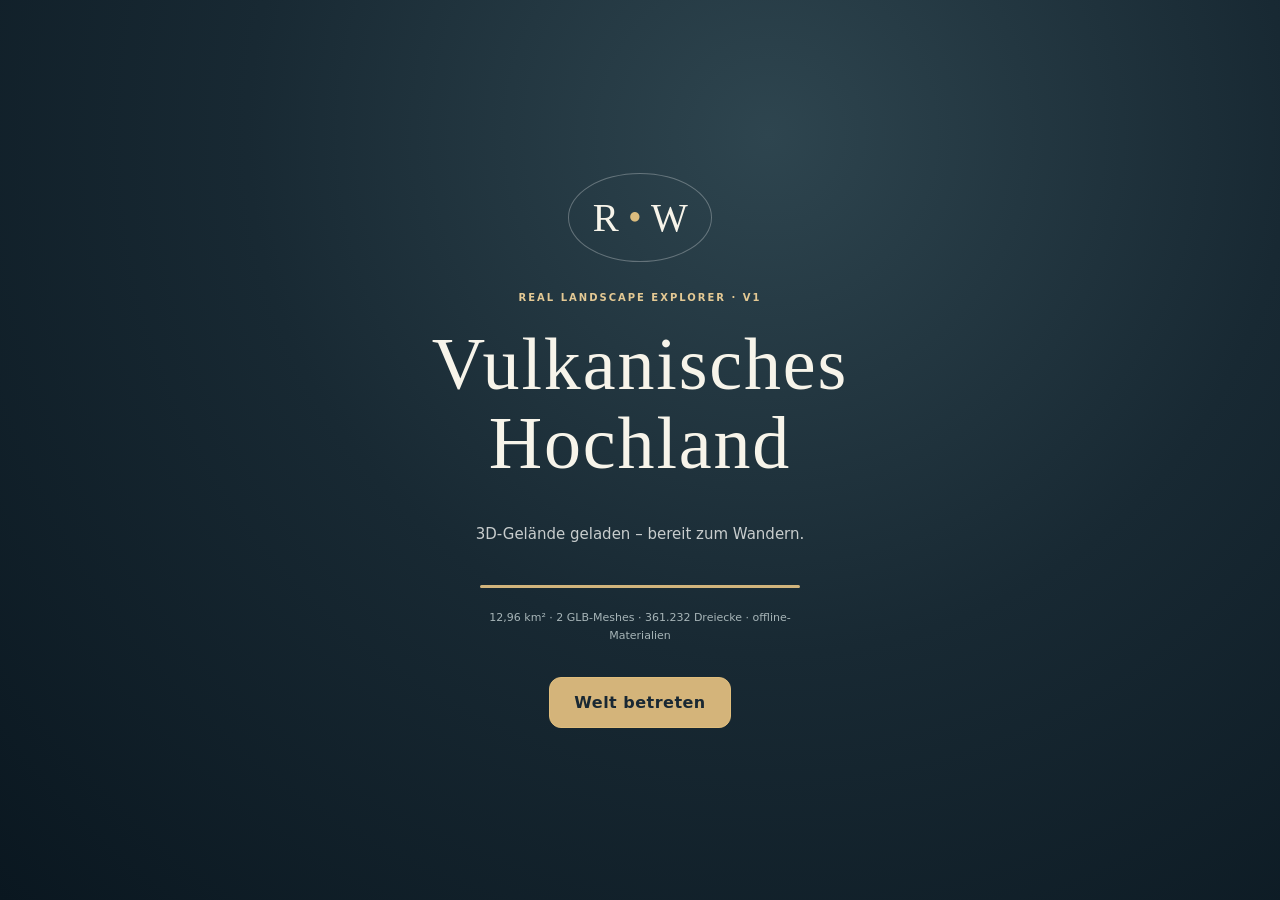
==== index.html @ 981ff538 "Real-Landscape-Explorer-Start" ====
<!doctype html>
<html lang="de">
<head>
<meta charset="utf-8">
<meta name="viewport" content="width=device-width, initial-scale=1, viewport-fit=cover, user-scalable=no">
<meta name="theme-color" content="#121f26">
<title>REAL LANDSCAPE – Vulkanisches Hochland</title>
<style>
:root{color-scheme:dark;font-family:system-ui,-apple-system,BlinkMacSystemFont,"Segoe UI",sans-serif;background:#0b1720;color:#f7f4ea}
*{box-sizing:border-box}html,body{width:100%;height:100%;margin:0;overflow:hidden;overscroll-behavior:none;touch-action:none}button{font:inherit;cursor:pointer}
#world{position:fixed;inset:0;width:100%;height:100%;display:block;touch-action:none;background:#526a7a}#world:focus{outline:none}
[hidden]{display:none!important}#loading{position:fixed;inset:0;display:flex;flex-direction:column;align-items:center;justify-content:center;text-align:center;padding:24px;background:radial-gradient(ellipse at 60% 15%,#2e454f 0%,#182933 48%,#0a1720 100%);z-index:25}.mark{font-family:Georgia,serif;font-size:39px;letter-spacing:.24em;border:1px solid #ffffff48;border-radius:50%;padding:21px 14px 21px 24px;margin-bottom:20px}.markdot{color:#dbbc7e}.eyebrow,.smalltitle{letter-spacing:.2em;color:#e4c994;font-size:10px;font-weight:700}h1{font:normal clamp(38px,7vw,74px)/1.08 Georgia,serif;letter-spacing:.025em;margin:12px 0 23px}#loading .intro{max-width:380px;color:#e6e9e7d9;font-size:15px;line-height:1.6}.loadingline{height:3px;width:min(320px,76vw);background:#ffffff2b;border-radius:12px;margin:24px 0 10px;overflow:hidden}.loadingline>div{width:0;height:100%;background:#d1b47c;transition:width .15s linear}.loadingdetail{color:#a7b5b8;font-size:11px;max-width:320px;line-height:1.6}.primary{border:1px solid #dfbd7c;background:#d4b47a;color:#192833;font-weight:750;letter-spacing:.03em;border-radius:12px;padding:15px 24px;margin-top:21px;min-width:178px}.retry{border:1px solid #d1b47c;background:transparent;color:#f9f2da;border-radius:10px;padding:13px 22px;margin-top:14px}#hud{position:fixed;left:max(16px,env(safe-area-inset-left));right:max(16px,env(safe-area-inset-right));top:calc(max(13px,env(safe-area-inset-top)) + 1px);display:flex;justify-content:space-between;align-items:start;pointer-events:none;text-shadow:0 1px 6px #142a34bd}.brand{display:flex;align-items:center;gap:9px}.brand .orb{font-size:25px;color:#ead1a2}.brand b{display:block;font-size:12px;letter-spacing:.16em}.brand small{display:block;font-size:9px;color:#dbe4dfbf;margin-top:4px;letter-spacing:.02em}.readouts{text-align:right;font-size:11px;line-height:1.65;letter-spacing:.06em;font-weight:700}.readouts #compass{color:#e5ca9d;font-weight:650}#crosshair{position:fixed;top:50%;left:50%;transform:translate(-50%,-50%);font-size:25px;color:#f9e5c9b9;pointer-events:none;text-shadow:0 1px 3px #09191a}#touchui{position:fixed;inset:0;pointer-events:none}#stick{position:absolute;bottom:calc(58px + max(10px,env(safe-area-inset-bottom)));left:calc(19px + env(safe-area-inset-left));width:126px;height:126px;border:1px solid #e2e8e49a;border-radius:50%;background:#27384245;pointer-events:auto;touch-action:none;box-shadow:inset 0 0 16px #111a2145}#nub{width:55px;height:55px;background:#d9c19a8c;border:1.5px solid #f6edd3d9;border-radius:50%;position:absolute;top:35px;left:35px;box-shadow:0 0 18px #17222a80}.right-controls{position:absolute;right:calc(14px + env(safe-area-inset-right));bottom:calc(46px + max(10px,env(safe-area-inset-bottom)));display:flex;flex-direction:column;gap:9px;pointer-events:auto;max-width:140px}.right-controls button{background:#0d2530bc;color:#fff6e8;border:1px solid #e7e7d099;border-radius:9px;min-height:41px;padding:8px 12px;letter-spacing:.1em;font-size:10px;font-weight:750;backdrop-filter:blur(7px);white-space:nowrap}.right-controls button:active{background:#bdab8c9c}footer{position:fixed;left:calc(15px + env(safe-area-inset-left));right:calc(15px + env(safe-area-inset-right));bottom:calc(9px + env(safe-area-inset-bottom));display:flex;justify-content:space-between;font-size:9px;letter-spacing:.02em;color:#e1e9e5cf;text-shadow:0 0 3px #16252a}
#help{position:fixed;inset:0;background:#06151dd1;z-index:20;display:grid;place-items:center;padding:20px;backdrop-filter:blur(6px)}.help-inner{background:#142b34;border:1px solid #d2ba8f82;border-radius:20px;box-shadow:0 22px 50px #09121cb3;padding:26px;max-width:400px}h2{font:normal 30px Georgia,serif;margin:13px 0 14px}.help-inner p{font-size:13px;line-height:1.65;color:#dce5e3}.help-inner .warn{color:#d8bb8e;font-size:12px}
@media(max-width:400px){#stick{width:109px;height:109px}#nub{left:28px;top:28px}.brand b{font-size:11px}.brand small{font-size:8px}.right-controls{right:10px}.right-controls button{font-size:9px}}
@media (orientation:landscape) and (max-height:490px){#stick{width:100px;height:100px;bottom:26px}#nub{left:23px;top:23px}.right-controls{bottom:26px;gap:5px}.right-controls button{min-height:29px;padding:5px 8px}footer{bottom:3px}#hud{top:calc(9px + env(safe-area-inset-top))}}

</style>
</head>
<body>
<canvas id="world" aria-label="Frei begehbare dreidimensionale Vulkanlandschaft"></canvas>
<section id="loading" role="status" aria-live="polite">
  <div class="mark">R<span class="markdot">•</span>W</div>
  <p class="eyebrow">REAL LANDSCAPE EXPLORER · V1</p>
  <h1>Vulkanisches<br>Hochland</h1>
  <p class="intro" id="loadtext">Lade das echte 3D-Geländemodell …</p>
  <div class="loadingline"><div id="progress"></div></div>
  <p class="loadingdetail" id="loaddetail">3,6 × 3,6 km · lokale Modelldatei · keine externen Dienste</p>
  <button class="primary" id="start" hidden>Welt betreten</button>
  <button class="retry" id="retry" hidden>Erneut versuchen</button>
</section>
<header id="hud" hidden>
 <div class="brand"><span class="orb">✺</span><div><b>REAL LANDSCAPE</b><small>Vulkanisches Hochland · V1</small></div></div>
 <div class="readouts"><div id="readout">Höhe – m</div><div id="compass">NORD</div></div>
</header>
<div id="crosshair" hidden>·</div>
<div id="help" hidden>
 <div class="help-inner">
  <div class="smalltitle">DU ERKUNDEST EINE 3D-WELT</div>
  <h2>Du kannst überall hinlaufen.</h2>
  <p>Links mit dem Joystick gehen, rechts mit dem Finger umsehen. Am Computer: WASD und Mausziehen.</p>
  <p class="warn">Das Gelände ist frei gestaltet und <strong>kein</strong> geografischer Originalscan von Island.</p>
  <button class="primary" id="closehelp">Erkunden</button>
 </div>
</div>
<div id="touchui" hidden>
 <div id="stick" aria-label="Bewegen"><div id="nub"></div></div>
 <div class="right-controls">
  <button id="moveMode" aria-label="Wechsel zwischen Gehen und Aussicht">WANDERN</button>
  <button id="sprint" aria-label="Schneller gehen">LAUFEN</button>
  <button id="graphics" aria-label="Grafikqualität wechseln">GRAFIK: AUTO</button>
  <button id="reset" aria-label="An den Anfang zurückkehren">↺</button>
 </div>
</div>
<footer id="footer" hidden><span>3,6 × 3,6 km · reines 3D-Mesh</span><span id="stats">Modell bereit</span></footer>
<script id="embedded-model" type="application/octet-stream">[base64]/VDAADhxAAoucQtdPZDAADhxAD8t8T7//ZDAADhxADQtsQPwPdDAADhxACktcQP9PhDAADhxAB4tMQlSvpDAADhxABMs8RnOvtDAADhxAAgssTnwPtDAADhxAD0sMTBRvxDAADhxADIr8Rr8vxDAADhxACcrsThk/1DAADhxABwrcShHf5DAADhxABErMSLrv5DAADhxAAYq8RTH/9DAADhxADsqcTjFv9DAADhxADAqMQBsP5DAADhxACUp8RHfP5DAADhxABopsSPvf5DAADhxAA8pcS/KP9DAADhxAAQpMQHWP9DAADhxADkosTPH/9DAADhxAC4ocRxiv5DAADhxACMoMTV2f1DAADhxABgn8RtYP1DAADhxAA0nsRLEf1DAADhxAAIncSZhvxDAADhxADcm8SNk/tDAADhxACwmsQFhfpDAADhxACEmcQ7rPlDAADhxABYmMQh3PhDAADhxAAsl8RZv/dDAADhxAAAlsTjWPZDAADhxADUlMTd4/[base64]/[base64]/[base64]/[base64]/dCAADhxABQkcNxXvNCAADhxACgjMP/gu9CAADhxADwh8MRdOtCAADhxABAg8OfJedCAADhxAAgfcMB7OFCAADhxADAc8OBudtCAADhxABgasO7xNVCAADhxAAAYcMGodFCAADhxACgV8PP9M9CAADhxABATsMMgc9CAADhxADgRMPUcc5CAADhxACAO8N/[base64]/[base64]/UN033RDAADhxADoAESSFXhDAADhxABAA0Qyb3tDAADhxACYBUQ4cH9DAADhxADwB0TIK4JDAADhxABICkRj/[base64]/[base64]/[base64]/[base64]/[base64]/[base64]/RDANTfxABUusSRBfZDANTfxAAoucR52/ZDANTfxAD8t8RbZvdDANTfxADQtsT1HPhDANTfxACktcR9UPlDANTfxAB4tMSzt/pDANTfxABMs8RxwPtDANTfxAAgssQHS/xDANTfxAD0sMS3t/xDANTfxADIr8RBS/1DANTfxACcrsRP9P1DANTfxABwrcQpmv5DANTfxABErMQLOP9DANTfxAAYq8Shp/9DANTfxADsqcTNtf9DANTfxADAqMQBgv9DANTfxACUp8Rzcv9DANTfxABopsQjrP9DANTfxAA8pcQp9f9DANTfxAAQpMSJ/P9DANTfxADkosTpnf9DANTfxAC4ocRh//5DANTfxACMoMSVcf5DANTfxABgn8R1H/5DANTfxAA0nsQT1/1DANTfxAAIncSRNv1DANTfxADcm8TjKvxDANTfxACwmsT7D/tDANTfxACEmcQVKvpDANTfxABYmMTvRvlDANTfxAAsl8SNKPhDANTfxAAAlsRv1fZDANTfxADUlMRjaPVDANTfxACok8QS+/[base64]/[base64]/wFDANTfxACwmsPUBQBDANTfxAAAlsOVwvtCANTfxABQkcP7WfdCANTfxACgjMMb2/[base64]/[base64]/[base64]/[base64]/[base64]/[base64]/[base64]/[base64]/5DAKjexAA0nsTVi/5DAKjexAAIncRVzf1DAKjexADcm8RXuvxDAKjexACwmsSnpftDAKjexACEmcQ1tvpDAKjexABYmMT3v/lDAKjexAAsl8T/ofhDAKjexAAAlsRxXfdDAKjexADUlMTj7vVDAKjexACok8T5c/RDAKjexAB8ksS/GfNDAKjexABQkcRnzfFDAKjexAAkkMReW/[base64]/CFDAKjexABICsQ2Ph9DAKjexADwB8Rg1xxDAKjexACYBcQU8hpDAKjexABAA8TmYBlDAKjexADoAMSQ0BdDAKjexAAg/[base64]/KfpCAKjexACgjMOdIPVCAKjexADwh8ObZvBCAKjexABAg8NngetCAKjexAAgfcMpHuZCAKjexADAc8NT7+BCAKjexABgasPhXtxCAKjexAAAYcP/[base64]/[base64]/1CAKjexABAA0Mrv/9CAKjexACgDEPYAgFDAKjexAAAFkP0XAJDAKjexABgH0ME5ANDAKjexADAKEMqZAVDAKjexAAgMkN4tAZDAKjexACAO0Pm/[base64]/UPGgXxDAKjexADoAEQEQoBDAKjexABAA0SKMoJDAKjexACYBUSqCoRDAKjexADwB0SIBIZDAKjexABICkRdYohDAKjexACgDETaIYtDAKjexAD4DkRE+41DAKjexABQEUT2rJBDAKjexACoE0TRPZNDAKjexAAAFkT/v5VDAKjexABYGES0LphDAKjexACwGkQZkppDAKjexAAIHUStAJ1DAKjexABgH0RwdZ9DAKjexAC4IUQ5xqFDAKjexAAQJER1AqRDAKjexABoJkSSZaZDAKjexADAKETU7KhDAKjexAAYK0SHeqtDAKjexABwLURU/[base64]/[base64]/9CAKjexAAk20TfNPhCAKjexABQ3ESdafFCAKjexAB83URlHutCAKjexACo3kRF1+RCAKjexADU30Rpa95CAKjexAAA4UTzPthCAKjexAAA4cScsKZDAHzdxADU38TswahDAHzdxACo3sSZ/[base64]/SfFDAHzdxACsvMQK7/JDAHzdxACAu8SgafRDAHzdxABUusTXzfVDAHzdxAAoucRl8PZDAHzdxAD8t8QFy/dDAHzdxADQtsQfsfhDAHzdxACktcQf4vlDAHzdxAB4tMTvP/tDAHzdxABMs8S1cvxDAHzdxAAgssSDOP1DAHzdxAD0sMRLr/1DAHzdxADIr8RVMv5DAHzdxACcrsQN7/5DAHzdxABwrcSLu/[base64]/[base64]/[base64]/zNZCAHzdxAAAYULxG9xCAHzdxABAg0IzaeJCAHzdxAAAlkILEOlCAHzdxADAqEJtUO9CAHzdxACAu0I1RPVCAHzdxABAzkLPD/[base64]/xJDAHzdxABgakPayRVDAHzdxADAc0NAqhhDAHzdxAAgfUPGsBtDAHzdxABAg0O4/[base64]/k9DAHzdxACQyUNe71NDAHzdxABAzkO6uldDAHzdxADw0kPygFtDAHzdxACg10M4Ul9DAHzdxABQ3EMAWGNDAHzdxAAA4UOCkWdDAHzdxACw5UMevmtDAHzdxABg6kM+sW9DAHzdxAAQ70O0mXNDAHzdxADA80MErHdDAHzdxABw+EOo3ntDAHzdxAAg/UMXHIBDAHzdxADoAETrXIJDAHzdxABAA0RjfYRDAHzdxACYBUSEWoZDAHzdxADwB0QwMohDAHzdxABICkTwZIpDAHzdxACgDES/[base64]/aNZDAHzdxAAAYUTJiNdDAHzdxABYY0Q2gthDAHzdxACwZUQXcdlDAHzdxAAIaETrLNpDAHzdxABgakS8iNpDAHzdxAC4bESDodpDAHzdxAAQb0QtudpDAHzdxABocUTe/[base64]/3cRDAHzdxADcm0QRicJDAHzdxAAInUQ5EMBDAHzdxAA0nkQTOL1DAHzdxABgn0Q//[base64]/[base64]/LlDAFDcxAB01sQT7LtDAFDcxABI1cQ8L75DAFDcxAAc1MR6xcBDAFDcxADw0sS8dcNDAFDcxADE0cR/[base64]/[base64]/1DAFDcxACwmsQ31fxDAFDcxACEmcRp2ftDAFDcxABYmMQTzPpDAFDcxAAsl8RzpvlDAFDcxAAAlsTxTPhDAFDcxADUlMQlxfZDAFDcxACok8S9SPVDAFDcxAB8ksTf/[base64]/htDAFDcxADoAMRS1hpDAFDcxAAg/[base64]/9CAFDcxABQkcNntPpCAFDcxACgjMNDQ/ZCAFDcxADwh8N7qPJCAFDcxABAg8MX6u5CAFDcxAAgfcOFf+pCAFDcxADAc8Mf8+VCAFDcxABgasOXf+FCAFDcxAAAYcM5Od1CAFDcxACgV8NX8NlCAFDcxABATsP/[base64]/UPhCYJDAFDcxADoAESGfIRDAFDcxABAA0SjuoZDAFDcxACYBUQPpohDAFDcxADwB0SEd4pDAFDcxABICkR1koxDAFDcxACgDERcJY9DAFDcxAD4DkT//[base64]/QdJDAFDcxACgV0Sjg9NDAFDcxAD4WUS/xtRDAFDcxABQXETE/9VDAFDcxACoXkQqGNdDAFDcxAAAYUS1JNhDAFDcxABYY0RuPNlDAFDcxACwZURvStpDAFDcxAAIaESNG9tDAFDcxABgakRXmdtDAFDcxAC4bEQY2dtDAFDcxAAQb0QQ/[base64]/NDACTbxABUusRzM/VDACTbxAAoucTPrPZDACTbxAD8t8QpEvhDACTbxADQtsRdYvlDACTbxACktcQ9jvpDACTbxAB4tMQZjPtDACTbxABMs8SJe/[base64]/9DACTbxAAIncQt7/5DACTbxADcm8TjJ/5DACTbxACwmsRDW/[base64]/[base64]/[base64]/[base64]/[base64]/kNDACTbxAAgskOmwEdDACTbxADQtkOglEtDACTbxACAu0Nwak9DACTbxAAwwEPaR1NDACTbxADgxEPaHVdDACTbxACQyUPG9VpDACTbxABAzkMEE19DACTbxADw0kPIiWNDACTbxACg10NA/WdDACTbxABQ3EPA/WtDACTbxAAA4UOAk29DACTbxACw5UPkFnNDACTbxABg6kNInnZDACTbxAAQ70OKLnpDACTbxADA80OGMX5DACTbxABw+EMigIFDACTbxAAg/[base64]/[base64]/NlDACTbxADEhkQAptlDACTbxADwh0TJD9lDACTbxAAciUTIKNhDACTbxABIikRbFNdDACTbxAB0i0RJ/NVDACTbxACgjESG+9RDACTbxADMjUS4E9RDACTbxAD4jkQ/HtNDACTbxAAkkES4/[base64]/YRDACTbxAB4tERs/[base64]/0BDACTbxAA4x0RECT1DACTbxABkyET+ADlDACTbxACQyUQkHDVDACTbxAC8ykREbTFDACTbxADoy0R0nS1DACTbxAAUzUQYWClDACTbxABAzkSM7yRDACTbxABsz0Qk/CBDACTbxACY0EQOhh1DACTbxADE0URmWRpDACTbxADw0kRAbRdDACTbxAAc1EQccRRDACTbxABI1UT26xBDACTbxAB01kT0zQxDACTbxACg10SicQhDACTbxADM2ESwRgRDACTbxAD42UQkfwBDACTbxAAk20SpM/[base64]/qMRDAPjZxADE0cTNVsdDAPjZxACY0MRO+8lDAPjZxABsz8TJi8xDAPjZxABAzsQy/[base64]/NDAPjZxABUusStKvVDAPjZxAAoucQF2PZDAPjZxAD8t8QbgvhDAPjZxADQtsSbD/pDAPjZxACktcRlWvtDAPjZxAB4tMQHS/xDAPjZxABMs8QhEP1DAPjZxAAgssQh0f1DAPjZxAD0sMQVg/[base64]/fv9DAPjZxADcm8SVpP5DAPjZxACwmsR11/1DAPjZxACEmcTV+PxDAPjZxABYmMSVCvxDAPjZxAAsl8QV6/pDAPjZxAAAlsTFbPlDAPjZxADUlMRfofdDAPjZxACok8Qv3vVDAPjZxAB8ksSYaPRDAPjZxABQkcQdHPNDAPjZxAAkkMTCp/FDAPjZxAD4jsSn/[base64]/[base64]/[base64]/[base64]/jNxCAPjZxAAA4cE/X9xCAPjZxAAAlsGV/dxCAPjZxAAAFsF/o95CAPjZxAAAAAATdeBCAPjZxAAAFkEbqeFCAPjZxAAAlkH/3eJCAPjZxAAA4UHLK+VCAPjZxAAAFkLJcehCAPjZxACAO0JHBexCAPjZxAAAYUI9IfBCAPjZxABAg0LnH/VCAPjZxAAAlkJXZ/[base64]/[base64]/UPEV4ZDAPjZxADoAERs4IhDAPjZxABAA0S2HItDAPjZxACYBUQzGY1DAPjZxADwB0Q/[base64]/[base64]/[base64]/0d5DAPjZxADIekSQbt5DAPjZxAAgfUSGEd5DAPjZxAB4f0S/ud1DAPjZxADogERFQ91DAPjZxAAUgkTnotxDAPjZxABAg0S/[base64]/[base64]/[base64]/rpDAMzYxAB01sSHSb1DAMzYxABI1cTy179DAMzYxAAc1MSkdcJDAMzYxADw0sSBCMVDAMzYxADE0cQ1n8dDAMzYxACY0MQPOspDAMzYxABsz8Tzs8xDAMzYxABAzsR/A89DAMzYxAAUzcSxeNFDAMzYxADoy8R6RNRDAMzYxAC8ysSDCNdDAMzYxACQycTXb9lDAMzYxABkyMSqo9tDAMzYxAA4x8S/3N1DAMzYxAAMxsTPEeBDAMzYxADgxMTNL+JDAMzYxAC0w8RUPeRDAMzYxACIwsTaSeZDAMzYxABcwcTybuhDAMzYxAAwwMT3yupDAMzYxAAEv8SBTu1DAMzYxADYvcQBuu9DAMzYxACsvMS3zfFDAMzYxACAu8T+i/NDAMzYxABUusSRP/VDAMzYxAAoucTBD/[base64]/1DAMzYxABYmMTBWPxDAMzYxAAsl8RNHPtDAMzYxAAAlsSllvlDAMzYxADUlMS3z/dDAMzYxACok8Sv+/[base64]/cMsPSBDAMzYxABw+MNAiB5DAMzYxADA88OEMR1DAMzYxAAQ78O4/xtDAMzYxABg6sNYjBpDAMzYxACw5cN60RhDAMzYxAAA4cMwjxdDAMzYxABQ3MN2QxdDAMzYxACg18NEVBdDAMzYxADw0sPG/[base64]/[base64]/[base64]/[base64]/[base64]/[base64]/[base64]/Bc9DAKDXxAAUzcQWbdFDAKDXxADoy8TYENRDAKDXxAC8ysR8p9ZDAKDXxACQycQK/9hDAKDXxABkyMQWOdtDAKDXxAA4x8Qjbt1DAKDXxAAMxsRZkN9DAKDXxADgxMSEq+FDAKDXxAC0w8Qi1+NDAKDXxACIwsRpCeZDAKDXxABcwcTsOuhDAKDXxAAwwMSig+pDAKDXxAAEv8Q/8OxDAKDXxADYvcQNaO9DAKDXxACsvMRKqfFDAKDXxACAu8T7jvNDAKDXxABUusTHUPVDAKDXxAAoucStIPdDAKDXxAD8t8T/6PhDAKDXxADQtsRJm/pDAKDXxACktcTVNPxDAKDXxAB4tMTpk/1DAKDXxABMs8QVqf5DAKDXxAAgssTTiv9DAKDXxAD0sMR5JQBEAKDXxADIr8RqeQBEAKDXxACcrsSk0QBEAKDXxABwrcReOAFEAKDXxABErMS/mQFEAKDXxAAYq8RU3gFEAKDXxADsqcR+DAJEAKDXxADAqMSMNwJEAKDXxACUp8RCaQJEAKDXxABopsQnowJEAKDXxAA8pcQE3QJEAKDXxAAQpMQC9AJEAKDXxADkosQ/xwJEAKDXxAC4ocQ3ZgJEAKDXxACMoMQH8gFEAKDXxABgn8R6bAFEAKDXxAA0nsR22gBEAKDXxAAIncQWWQBEAKDXxADcm8TB1f9DAKDXxACwmsQX4/5DAKDXxACEmcS1v/1DAKDXxABYmMTzePxDAKDXxAAsl8RTEvtDAKDXxAAAlsTzi/lDAKDXxADUlMSL5/[base64]/[base64]/B+pCAKDXxAAAlsGjuepCAKDXxAAAFsFRCOxCAKDXxAAAAACFzu1CAKDXxAAAFkHz7e9CAKDXxAAAlkGnf/[base64]/[base64]/dNNDAKDXxADwUkQo1tRDAKDXxABIVUSBIdZDAKDXxACgV0RGYtdDAKDXxAD4WUTHqNhDAKDXxABQXEQqFdpDAKDXxACoXkQQettDAKDXxAAAYUR3idxDAKDXxABYY0S/[base64]/[base64]/[base64]/dDAHTWxAD8t8RnwvhDAHTWxADQtsRpbvpDAHTWxACktcTHG/xDAHTWxAB4tMRtq/[base64]/5DAHTWxABYmMStp/xDAHTWxAAsl8TxJvtDAHTWxAAAlsQBrflDAHTWxADUlMSVNPhDAHTWxACok8SxrPZDAHTWxAB8ksSzG/VDAHTWxABQkcS4lPNDAHTWxAAkkMSrJvJDAHTWxAD4jsQWy/[base64]/[base64]/[base64]/O9CAHTWxAAAlsEX+vBCAHTWxAAAFsFrPPJCAHTWxAAAAABV4PNCAHTWxAAAFkHVIPZCAHTWxAAAlkELCvlCAHTWxAAA4UGdf/xCAHTWxAAAFkIX8/9CAHTWxACAO0IKQwFDAHTWxAAAYUKAKAJDAHTWxABAg0IsSQNDAHTWxAAAlkKiEwVDAHTWxADAqEJ+cwdDAHTWxACAu0IoEgpDAHTWxABAzkIacQxDAHTWxAAA4UJiVQ5DAHTWxADA80IkEhBDAHTWxABAA0OY/[base64]/[base64]/UP+PY1DAHTWxADoAESpy49DAHTWxABAA0Q5LJJDAHTWxACYBURGT5RDAHTWxADwB0QleJZDAHTWxABICkShvphDAHTWxACgDEQ2DptDAHTWxAD4DkQjZp1DAHTWxABQEURSx59DAHTWxACoE0SbJ6JDAHTWxAAAFkSyiKRDAHTWxABYGEShCqdDAHTWxACwGkQ/talDAHTWxAAIHUQgV6xDAHTWxABgH0SRv65DAHTWxAC4IUTi0rBDAHTWxAAQJERyi7JDAHTWxABoJkTXDbRDAHTWxADAKEQflbVDAHTWxAAYK0R5SbdDAHTWxABwLUTXOrlDAHTWxADIL0S/[base64]/D91DAHTWxADEhkQkBdxDAHTWxADwh0QG69pDAHTWxAAciUR9x9lDAHTWxABIikTardhDAHTWxAB0i0SJmddDAHTWxACgjEQ2bdZDAHTWxADMjURq/dRDAHTWxAD4jkSrVNNDAHTWxAAkkET/u9FDAHTWxABQkUR3WtBDAHTWxAB8kkS3/s5DAHTWxACok0QuYM1DAHTWxADUlER1bctDAHTWxAAAlkSmV8lDAHTWxAAsl0QCYMdDAHTWxABYmESSncVDAHTWxACEmUQw4sNDAHTWxACwmkS+/sFDAHTWxADcm0QK8b9DAHTWxAAInUTvpb1DAHTWxAA0nkTACLtDAHTWxABgn0SDT7hDAHTWxACMoES1q7VDAHTWxAC4oUQj9rJDAHTWxADkokT+/[base64]/QpDAHTWxADM2ESeCwdDAHTWxAD42UTIEQNDAHTWxAAk20THxP5CAHTWxABQ3ESpZ/hCAHTWxAB83USH3PJCAHTWxACo3kSzoe1CAHTWxADU30RdzuhCAHTWxAAA4UQnauRCAHTWxAAA4cQyXalDAEjVxADU38SRiqtDAEjVxACo3sTlxK1DAEjVxAB83cRYMrBDAEjVxABQ3MSQ3rJDAEjVxAAk28Q0jbVDAEjVxAD42cR0/bdDAEjVxADM2MQwNrpDAEjVxACg18R8eLxDAEjVxAB01sQa4r5DAEjVxABI1cTHRMFDAEjVxAAc1MSYbcNDAEjVxADw0sSvjsVDAEjVxADE0cS2+MdDAEjVxACY0MR0jMpDAEjVxABsz8Qn/[base64]/FDAEjVxACAu8SQavNDAEjVxABUusSjLvVDAEjVxAAoucQP3vZDAEjVxAD8t8TLh/hDAEjVxADQtsSpP/pDAEjVxACktcT7A/xDAEjVxAB4tMRnrv1DAEjVxABMs8S7FP9DAEjVxAAgssTPGQBEAEjVxAD0sMSGkQBEAEjVxADIr8Qw+ABEAEjVxACcrsQ2WwFEAEjVxABwrcTNxgFEAEjVxABErMQTJwJEAEjVxAAYq8QhagJEAEjVxADsqcQCqQJEAEjVxADAqMQF9QJEAEjVxACUp8S/OQNEAEjVxABopsTTaQNEAEjVxAA8pcSLjANEAEjVxAAQpMSYlQNEAEjVxADkosTWawNEAEjVxAC4ocTvCwNEAEjVxACMoMTIhgJEAEjVxABgn8R49gFEAEjVxAA0nsRCewFEAEjVxAAIncTTGAFEAEjVxADcm8S4qABEAEjVxACwmsQ4DABEAEjVxACEmcQzl/5DAEjVxABYmMQv/vxDAEjVxAAsl8RNdftDAEjVxAAAlsT9C/pDAEjVxADUlMSZs/hDAEjVxACok8RTVPdDAEjVxAB8ksQv4PVDAEjVxABQkcQ9UfRDAEjVxAAkkMQeuvJDAEjVxAD4jsQFMvFDAEjVxADMjcSune9DAEjVxACgjMRL2u1DAEjVxAB0i8QI8etDAEjVxABIisTj/[base64]/[base64]/[base64]/wFDAEjVxACgjMOugQBDAEjVxADwh8OViv1CAEjVxABAg8PPZ/pCAEjVxAAgfcOntvdCAEjVxADAc8M/kfRCAEjVxABgasMTX/BCAEjVxAAAYcN92etCAEjVxACgV8O7WehCAEjVxABATsPHQOZCAEjVxADgRMM/[base64]/NCAEjVxAAA4cE7ZfRCAEjVxAAAlsF74/VCAEjVxAAAFsGPjvdCAEjVxAAAAABVe/lCAEjVxAAAFkFr5/[base64]/UMbcI9DAEjVxADoAER055FDAEjVxABAA0RXO5RDAEjVxACYBUT8ZZZDAEjVxADwB0RFpJhDAEjVxABICkRWA5tDAEjVxACgDET1bZ1DAEjVxAD4DkTc259DAEjVxABQEURDNqJDAEjVxACoE0S6cKRDAEjVxAAAFkS/[base64]/[base64]/[base64]/[base64]//+JDABzUxACIwsR8EuVDABzUxABcwcTFPOdDABzUxAAwwMTAvulDABzUxAAEv8RvZuxDABzUxADYvcRz5+5DABzUxACsvMTmJPFDABzUxACAu8TiIvNDABzUxABUusR17fRDABzUxAAoucTvl/ZDABzUxAD8t8S7SPhDABzUxADQtsTjG/pDABzUxACktcRRAfxDABzUxAB4tMSDxv1DABzUxABMs8TVPf9DABzUxAAgssSrMQBEABzUxAD0sMQCpwBEABzUxADIr8QXDQFEABzUxACcrsT+fAFEABzUxABwrcRp/gFEABzUxABErMRXbwJEABzUxAAYq8SAugJEABzUxADsqcQL/AJEABzUxADAqMQtRANEABzUxACUp8QcfQNEABzUxABopsTkngNEABzUxAA8pcSstANEABzUxAAQpMSNsgNEABzUxADkosSEhgNEABzUxAC4ocTuLQNEABzUxACMoMRqrgJEABzUxABgn8TMIwJEABzUxAA0nsQptgFEABzUxAAIncSlYAFEABzUxADcm8Q/[base64]/5NDABzUxAA4R8RFz5BDABzUxADgRMSeCI5DABzUxACIQsR3yYtDABzUxAAwQMSK2olDABzUxADYPcT1/odDABzUxACAO8QaNIZDABzUxAAoOcTie4RDABzUxADQNsRhwIJDABzUxAB4NMTm/[base64]/cMuhSlDABzUxABw+MP8ISdDABzUxADA88PyIiVDABzUxAAQ78O0kCNDABzUxABg6sPAcyJDABzUxACw5cOoaCFDABzUxAAA4cMeMCBDABzUxABQ3MM6DR9DABzUxACg18OeHR5DABzUxADw0sMA/[base64]/hCABzUxABgasPTNvRCABzUxAAAYcPJM/BCABzUxACgV8OP/OxCABzUxABATsP/k+pCABzUxADgRMM7bOhCABzUxACAO8O/SeZCABzUxAAgMsNz0ORCABzUxADAKMMvveRCABzUxABgH8O9u+VCABzUxAAAFsPv4OZCABzUxACgDMPNyudCABzUxABAA8MnuOhCABzUxADA88J9vOlCABzUxAAA4cJhkupCABzUxABAzsKHputCABzUxACAu8Ltw+1CABzUxADAqMLvSPBCABzUxAAAlsK9C/JCABzUxABAg8KfQfNCABzUxAAAYcJzgfRCABzUxACAO8L/nfVCABzUxAAAFsLts/[base64]/UMfqJFDABzUxADoAEQh/5NDABzUxABAA0QcRpZDABzUxACYBUQ/[base64]/L8RDABzUxAAoOURY/[base64]/[base64]/[base64]/utDAPDSxADYvcRJfe5DAPDSxACsvMRazvBDAPDSxACAu8Qi6vJDAPDSxABUusQryfRDAPDSxAAoucSFgPZDAPDSxAD8t8SFO/hDAPDSxADQtsRnFfpDAPDSxACktcRLBPxDAPDSxAB4tMRT1v1DAPDSxABMs8SDV/9DAPDSxAAgssRWPgBEAPDSxAD0sMSBqgBEAPDSxADIr8Q4BwFEAPDSxACcrsRYfwFEAPDSxABwrcRbGQJEAPDSxABErMQkowJEAPDSxAAYq8QW/[base64]/1DAPDSxAAsl8TnUvxDAPDSxAAAlsT/vfpDAPDSxADUlMS9RPlDAPDSxACok8SV4vdDAPDSxAB8ksQhiPZDAPDSxABQkcTtH/VDAPDSxAAkkMTfmPNDAPDSxAD4jsQG/PFDAPDSxADMjcRoUfBDAPDSxACgjMQgiu5DAPDSxAB0i8SRnOxDAPDSxABIisShmupDAPDSxAAcicTKouhDAPDSxADwh8T9wOZDAPDSxADEhsSv0+RDAPDSxACYhcS/[base64]/cNmuyxDAPDSxABw+MPwlCpDAPDSxADA88OslihDAPDSxAAQ78N+1iZDAPDSxABg6sOmjSVDAPDSxACw5cMMZSRDAPDSxAAA4cM8/CJDAPDSxABQ3MNajyFDAPDSxACg18MgSSBDAPDSxADw0sPm0R5DAPDSxABAzsMAIh1DAPDSxACQycO4kRtDAPDSxADgxMM0NhpDAPDSxAAwwMOQAxlDAPDSxACAu8PY/[base64]/b+tCAPDSxAAgMsON4OlCAPDSxADAKMOLR+lCAPDSxABgH8MzoOlCAPDSxAAAFsObaepCAPDSxACgDMOjK+tCAPDSxABAA8Mz/[base64]/UPFBJRDAPDSxADoAETnN5ZDAPDSxABAA0TbcZhDAPDSxACYBURPvZpDAPDSxADwB0Q9HZ1DAPDSxABICkTEjJ9DAPDSxACgDER4FaJDAPDSxAD4DkSHnKRDAPDSxABQEUQh3qZDAPDSxACoE0S/[base64]/MNDAPDSxADQNkT9usVDAPDSxAAoOUSujsdDAPDSxACAO0RtZMlDAPDSxADYPUSiOctDAPDSxAAwQEQ1FM1DAPDSxACIQkR4/[base64]/d5DAPDSxACYhUQe/[base64]/9CAPDSxAB83USxFPpCAPDSxACo3kSx/PRCAPDSxADU30S3EfFCAPDSxAAA4UQ/[base64]/[base64]/9DAMTRxABYmMT7Rv5DAMTRxAAsl8SRmPxDAMTRxAAAlsQj+PpDAMTRxADUlMQpeflDAMTRxACok8RXAfhDAMTRxAB8ksSjifZDAMTRxABQkcRvIvVDAMTRxAAkkMSfvfNDAMTRxAD4jsQHRfJDAMTRxADMjcR6sfBDAMTRxACgjMT58+5DAMTRxAB0i8SS/[base64]/[base64]/[base64]/hCAMTRxABATsPrC/ZCAMTRxADgRMOBivNCAMTRxACAO8M1l/FCAMTRxAAgMsOHFPBCAMTRxADAKMMfwO5CAMTRxABgH8Pzze1CAMTRxAAAFsMhle1CAMTRxACgDMNREu5CAMTRxABAA8PBLO9CAMTRxADA88IL2PBCAMTRxAAA4cL3gvJCAMTRxABAzsJT7/NCAMTRxACAu8JL5/VCAMTRxADAqMKnWvhCAMTRxAAAlsIDLvpCAMTRxABAg8K1NvtCAMTRxAAAYcJD8PtCAMTRxACAO8Iz3fxCAMTRxAAAFsKx//5CAMTRxAAA4cFeRgFDAMTRxAAAlsGeGANDAMTRxAAAFsG0jARDAMTRxAAAAAA2/[base64]/[base64]/[base64]/id1DAMTRxADwh0R/[base64]/8ZDAMTRxACEmUS7/cRDAMTRxACwmkQL7sJDAMTRxADcm0RQqMBDAMTRxAAInURe/[base64]/5CAMTRxACo3kSJ8PhCAMTRxADU30RPTfRCAMTRxAAA4UTnrPBCAMTRxAAA4cS+gKtDAJjQxADU38QT061DAJjQxACo3sQoHrBDAJjQxAB83cR0PrJDAJjQxABQ3MQYVbRDAJjQxAAk28RYf7ZDAJjQxAD42cQ/u7hDAJjQxADM2MRsEbtDAJjQxACg18R9nL1DAJjQxAB01sRfU8BDAJjQxABI1cRF+MJDAJjQxAAc1MT3VMVDAJjQxADw0sR8gcdDAJjQxADE0cTAu8lDAJjQxACY0MRJ/[base64]/BDAJjQxACAu8R2H/[base64]/cwFEAJjQxADcm8TuBgFEAJjQxACwmsRkjABEAJjQxACEmcSv3/9DAJjQxABYmMQ5WP5DAJjQxAAsl8R/s/xDAJjQxAAAlsRtNPtDAJjQxADUlMTZ0vlDAJjQxACok8QHUfhDAJjQxAB8ksQntvZDAJjQxABQkcSfOvVDAJjQxAAkkMTn2fNDAJjQxAD4jsTob/JDAJjQxADMjcRu7/[base64]/[base64]/lCAJjQxACAO8PPSPhCAJjQxAAgMsNJ8PZCAJjQxADAKMN5+PRCAJjQxABgH8PF2vJCAJjQxAAAFsN7q/FCAJjQxACgDMOd2PFCAJjQxABAA8MpK/NCAJjQxADA88KrOvVCAJjQxAAA4cJ7JvdCAJjQxABAzsKrlfhCAJjQxACAu8JrUfpCAJjQxADAqMK7f/xCAJjQxAAAlsJjU/[base64]/[base64]/[base64]/[base64]/[base64]/atDAGzPxADU38TYKq5DAGzPxACo3sTFTbBDAGzPxAB83cT/[base64]/jPtDAGzPxAB4tMR1Lf1DAGzPxABMs8SNt/5DAGzPxAAgssTP//[base64]/xDAGzPxAAAlsSRdftDAGzPxADUlMTtNvpDAGzPxACok8Slu/hDAGzPxAB8ksSTFvdDAGzPxABQkcRJi/VDAGzPxAAkkMR/FPRDAGzPxAD4jsThk/[base64]/[base64]/cOUmzZDAGzPxABw+MPm6zNDAGzPxADA88P8KzFDAGzPxAAQ78Oi/[base64]/f5CAGzPxAAgMsMzj/1CAGzPxADAKMMzJPtCAGzPxABgH8OloPhCAGzPxAAAFsNbF/dCAGzPxACgDMNF5PZCAGzPxABAA8PBAPhCAGzPxADA88KXD/[base64]/[base64]/[base64]/OVDAGzPxAAIaETKouZDAGzPxABgakRsFedDAGzPxAC4bESSZ+dDAGzPxAAQb0SksudDAGzPxABocUSO3+dDAGzPxADAc0QivudDAGzPxAAYdkTxROdDAGzPxABweEQUq+ZDAGzPxADIekRhIuZDAGzPxAAgfUTvkeVDAGzPxAB4f0QU0ORDAGzPxADogEQ/6ONDAGzPxAAUgkRZ8eJDAGzPxABAg0Qw7uFDAGzPxABshESgy+BDAGzPxACYhUSsfN9DAGzPxADEhkSWLd5DAGzPxADwh0QsDN1DAGzPxAAciUS/[base64]/[base64]/[base64]/[base64]/r+5DAEDOxACsvMSoCfFDAEDOxACAu8TlTPNDAEDOxABUusSxN/VDAEDOxAAoucTdxPZDAEDOxAD8t8QPK/hDAEDOxADQtsTjnvlDAEDOxACktcSxNftDAEDOxAB4tMTD5fxDAEDOxABMs8Sxf/5DAEDOxAAgssTzw/[base64]/dDAEDOxABQkcRP9vVDAEDOxAAkkMQrf/[base64]/[base64]/[base64]/AdDAEDOxABgasMKAwZDAEDOxAAAYcP0ggRDAEDOxACgV8PEfgNDAEDOxABATsOK/AJDAEDOxADgRMMq5AJDAEDOxACAO8MClwJDAEDOxAAgMsOglgFDAEDOxADAKMOCNwBDAEDOxABgH8MrL/5CAEDOxAAAFsM74fxCAEDOxACgDMNFd/xCAEDOxABAA8PnS/[base64]/[base64]/WpdDAEDOxABw+EMYrZlDAEDOxAAg/[base64]/[base64]/[base64]/[base64]/RDABTNxAAoucQJYfZDABTNxAD8t8Rd2/[base64]/5DABTNxABYmMQx1P1DABTNxAAsl8RRuvxDABTNxAAAlsTHtPtDABTNxADUlMSzn/pDABTNxACok8RhR/lDABTNxAB8ksQdyvdDABTNxABQkcQpYvZDABTNxAAkkMS9CvVDABTNxAD4jsSHlPNDABTNxADMjcSp5vFDABTNxACgjMRjD/BDABTNxAB0i8TTE+5DABTNxABIisQt7utDABTNxAAcicR9q+lDABTNxADwh8QPYedDABTNxADEhsStJeVDABTNxACYhcRLFONDABTNxABshMRMNuFDABTNxABAg8TWQd9DABTNxAAUgsQd3dxDABTNxADogMTzNtpDABTNxAB4f8S/[base64]/[base64]/[base64]/[base64]/[base64]/8ZpDABTNxAAg/[base64]/[base64]/[base64]/[base64]/R9tDAOjLxAA4x8QUk91DAOjLxAAMxsST+t9DAOjLxADgxMTIWOJDAOjLxAC0w8RGkeRDAOjLxACIwsTxsOZDAOjLxABcwcRxzehDAOjLxAAwwMSq9upDAOjLxAAEv8RvG+1DAOjLxADYvcTaIe9DAOjLxACsvMRHEPFDAOjLxACAu8Q/6PJDAOjLxABUusSlmvRDAOjLxAAoucTDOfZDAOjLxAD8t8QL4/dDAOjLxADQtsSji/lDAOjLxACktcQfJ/tDAOjLxAB4tMRHtfxDAOjLxABMs8S5B/[base64]/[base64]/kJDAOjLxADoAMRO/UBDAOjLxAAg/[base64]/[base64]/[base64]/[base64]/Q8pDAOjLxADIL0R/[base64]/[base64]/[base64]/JDALzKxABUusSOdvRDALzKxAAoucRtN/ZDALzKxAD8t8Rv/vdDALzKxADQtsQzoflDALzKxACktcTvE/tDALzKxAB4tMR9afxDALzKxABMs8QjjP1DALzKxAAgssT5Y/[base64]/5DALzKxABYmMRPR/1DALzKxAAsl8RDJPxDALzKxAAAlsR5KftDALzKxADUlMSlOfpDALzKxACok8QJLvlDALzKxAB8ksR1C/hDALzKxABQkcRN4PZDALzKxAAkkMTXqvVDALzKxAD4jsRZSfRDALzKxADMjcRhkfJDALzKxACgjMQCpfBDALzKxAB0i8TZx+5DALzKxABIisQJ5+xDALzKxAAcicS/zOpDALzKxADwh8SViuhDALzKxADEhsROTOZDALzKxACYhcT+HeRDALzKxABshMT+D+JDALzKxABAg8S5GOBDALzKxAAUgsSJ/[base64]/[base64]/[base64]/[base64]/eJdDALzKxAAQ70OAvplDALzKxADA80PZ/5tDALzKxABw+EOWJ55DALzKxAAg/[base64]/+hDALzKxADIekQc/[base64]/[base64]/[base64]/JDAJDJxABUusQXZ/RDAJDJxAAoucTZIPZDAJDJxAD8t8Qn2/dDAJDJxADQtsRNZflDAJDJxACktcQ1rfpDAJDJxAB4tMRXyftDAJDJxABMs8QdyPxDAJDJxAAgssSxtf1DAJDJxAD0sMTlrf5DAJDJxADIr8Slx/[base64]/OAFEAJDJxAAIncSszgBEAJDJxADcm8TbVABEAJDJxACwmsSdlP9DAJDJxACEmcRBVv5DAJDJxABYmMSbB/1DAJDJxAAsl8Q92vtDAJDJxAAAlsRZ3fpDAJDJxADUlMSj8PlDAJDJxACok8Tz9vhDAJDJxAB8ksRv7PdDAJDJxABQkcQJ2PZDAJDJxAAkkMRtufVDAJDJxAD4jsQ3Z/RDAJDJxADMjcR+r/[base64]/[base64]/[base64]/[base64]/[base64]/[base64]/9tDAGTIxAA4x8RoS95DAGTIxAAMxsS3mOBDAGTIxADgxMRjz+JDAGTIxAC0w8Rq4eRDAGTIxACIwsSrCudDAGTIxABcwcQee+lDAGTIxAAwwMRW8utDAGTIxAAEv8SsFu5DAGTIxADYvcTy0+9DAGTIxACsvMSQR/FDAGTIxACAu8SBqPJDAGTIxABUusTxI/RDAGTIxAAoucR7v/VDAGTIxAD8t8QNYvdDAGTIxADQtsQz4PhDAGTIxACktcSfGPpDAGTIxAB4tMTLEftDAGTIxABMs8QJ9ftDAGTIxAAgssTf9vxDAGTIxAD0sMRhKP5DAGTIxADIr8QDa/9DAGTIxACcrsQtTwBEAGTIxABwrcS91wBEAGTIxABErMSmRAFEAGTIxAAYq8SlmwFEAGTIxADsqcQJ9QFEAGTIxADAqMQBUgJEAGTIxACUp8SkmgJEAGTIxABopsTuvQJEAGTIxAA8pcTfsgJEAGTIxAAQpMTzfgJEAGTIxADkosScOwJEAGTIxAC4ocRR/AFEAGTIxACMoMQdwgFEAGTIxABgn8QtfwFEAGTIxAA0nsRyKgFEAGTIxAAIncRxyQBEAGTIxADcm8RVWwBEAGTIxACwmsS1of9DAGTIxACEmcTJTv5DAGTIxABYmMSF9fxDAGTIxAAsl8Q70vtDAGTIxAAAlsSh3/pDAGTIxADUlMQz8vlDAGTIxACok8Sd9fhDAGTIxAB8ksST7PdDAGTIxABQkcTL5vZDAGTIxAAkkMQJ5fVDAGTIxAD4jsRjqvRDAGTIxADMjcQI8/[base64]/[base64]/[base64]/[base64]/[base64]/[base64]/[base64]/wVDAGTIxAAA4cTunKpDADjHxADU38T0d6xDADjHxACo3sRRh65DADjHxAB83cQA/[base64]/[base64]/lDADjHxAB4tMT/cPpDADjHxABMs8RBUPtDADjHxAAgssQ9YfxDADjHxAD0sMR3s/1DADjHxADIr8RDBf9DADjHxACcrsTeDwBEADjHxABwrcRthQBEADjHxABErMSl6ABEADjHxAAYq8RVPwFEADjHxADsqcT9nAFEADjHxADAqMSq/[base64]/ZDADjHxAD4jsRt6fRDADjHxADMjcSRQfNDADjHxACgjMSdPfFDADjHxAB0i8QwY+9DADjHxABIisRh2u1DADjHxAAcicQwVexDADjHxADwh8R+lupDADjHxADEhsQ+fOhDADjHxACYhcTk/eVDADjHxABshMTbgONDADjHxABAg8R/[base64]/[base64]/cOAskhDADjHxABw+MM+eEZDADjHxADA88NM+UNDADjHxAAQ78PyrUFDADjHxABg6sOa9z9DADjHxACw5cP8bz5DADjHxAAA4cPmezxDADjHxABQ3MPc/zlDADjHxACg18NsUzdDADjHxADw0sNe5jRDADjHxABAzsOmwTJDADjHxACQycP4lDBDADjHxADgxMPaWi5DADjHxAAwwMPSMixDADjHxACAu8NMCCpDADjHxADQtsPw/[base64]/[base64]/[base64]/[base64]/[base64]/dDAAzGxACktcRpvvhDAAzGxAB4tMTFzPlDAAzGxABMs8TjxvpDAAzGxAAgssQD9ftDAAzGxAD0sMQpXP1DAAzGxADIr8QFp/[base64]/xDAAzGxAAAlsRRp/tDAAzGxADUlMSLw/pDAAzGxACok8TzsvlDAAzGxAB8ksQHcPhDAAzGxABQkcRdKfdDAAzGxAAkkMTpC/ZDAAzGxAD4jsQ57PRDAAzGxADMjcTBZ/[base64]/sJDAAzGxACoXsQARsBDAAzGxABQXMTrk71DAAzGxAD4WcTu3rpDAAzGxACgV8SH97dDAAzGxABIVcQW/[base64]/[base64]/[base64]/[base64]/[base64]/UM/[base64]/[base64]/[base64]/[base64]/FDAODExAAoucRcUvNDAODExAD8t8T/EfVDAODExADQtsSzovZDAODExACktcQZ8PdDAODExAB4tMTfCvlDAODExABMs8SHIPpDAODExAAgssR5ZPtDAODExAD0sMSZ1PxDAODExADIr8R1F/5DAODExACcrsTr9/[base64]/[base64]/[base64]/UPUH6dDAODExADoAETNa6lDAODExABAA0Sr1KtDAODExACYBUSUc65DAODExADwB0R1P7FDAODExABICkT9L7RDAODExACgDESWJbdDAODExAD4DkTj/LlDAODExABQEUQytrxDAODExACoE0TGX79DAODExAAAFkRK8cFDAODExABYGEQqV8RDAODExACwGkT6mMZDAODExAAIHUQ3ychDAODExABgH0Sw38pDAODExAC4IUSr4MxDAODExAAQJEQ/6M5DAODExABoJkTO69BDAODExADAKEQSz9JDAODExAAYK0TEoNRDAODExABwLURdd9ZDAODExADIL0RLQthDAODExAAgMkQ1+tlDAODExAB4NERuq9tDAODExADQNkT5Sd1DAODExAAoOUQK295DAODExACAO0TJeeBDAODExADYPUTRLuJDAODExAAwQEQV/[base64]/uJDAODExADEhkQP3eFDAODExADwh0Qvy+BDAODExAAciUQyn99DAODExABIikSeU95DAODExAB0i0R7At1DAODExACgjETLzNtDAODExADMjUSEtdpDAODExAD4jkRYk9lDAODExAAkkEStN9hDAODExABQkUQoltZDAODExAB8kkS/[base64]/[base64]/[base64]/[base64]/evRDALTDxADQtsQx6fVDALTDxACktcR1HfdDALTDxAB4tMRPOPhDALTDxABMs8S7T/lDALTDxAAgssSPhPpDALTDxAD0sMTF4ftDALTDxADIr8SDIf1DALTDxACcrsThGv5DALTDxABwrcTLG/9DALTDxABErMRVJABEALTDxAAYq8TZowBEALTDxADsqcQE9QBEALTDxADAqMS/OwFEALTDxACUp8QAjQFEALTDxABopsR4xwFEALTDxAA8pcR6zwFEALTDxAAQpMRxtAFEALTDxADkosSIjwFEALTDxAC4ocQ+aQFEALTDxACMoMQQRgFEALTDxABgn8SfJgFEALTDxAA0nsRR9wBEALTDxAAIncTTpQBEALTDxADcm8RxPwBEALTDxACwmsRTo/9DALTDxACEmcTRr/5DALTDxABYmMRTsP1DALTDxAAsl8SrwvxDALTDxAAAlsSF5vtDALTDxADUlMSP8/pDALTDxACok8QXw/lDALTDxAB8ksSpW/hDALTDxABQkcQV7/[base64]/nJDALTDxABYGMTIVm9DALTDxAAAFsQWdGtDALTDxACoE8QChWdDALTDxABQEcRy+GNDALTDxAD4DsTa22BDALTDxACgDMQC211DALTDxABICsScpVpDALTDxADwB8QyS1dDALTDxACYBcQoFlRDALTDxABAA8TQW1FDALTDxADoAMQuVU9DALTDxAAg/[base64]/SZDALTDxABgn8PkGiZDALTDxACwmsPQWCVDALTDxAAAlsP4nyRDALTDxABQkcM8NCRDALTDxACgjMOw/[base64]/VJVDALTDxACg10MdRJdDALTDxABQ3EN7RZlDALTDxAAA4UNFSptDALTDxACw5UMEXJ1DALTDxABg6kPpbJ9DALTDxAAQ70MBfaFDALTDxADA80OlsKNDALTDxABw+ENnAqZDALTDxAAg/[base64]/BDALTDxABIVUSXYvBDALTDxACgV0TAevBDALTDxAD4WURWdPBDALTDxABQXEQbevBDALTDxACoXkTHkvBDALTDxAAAYURBovBDALTDxABYY0TRkPBDALTDxACwZURicfBDALTDxAAIaET/[base64]/[base64]/FDAIjCxAD8t8S5oPNDAIjCxADQtsRXCfVDAIjCxACktcSFPvZDAIjCxAB4tMRXYvdDAIjCxABMs8SddfhDAIjCxAAgssQvkflDAIjCxAD0sMTZ0PpDAIjCxADIr8RvDPxDAIjCxACcrsTbL/1DAIjCxABwrcS9e/[base64]/tDAIjCxADUlMRzAPtDAIjCxACok8S9uflDAIjCxAB8ksRnSvhDAIjCxABQkcTr4PZDAIjCxAAkkMSxtPVDAIjCxAD4jsTfy/RDAIjCxADMjcTFy/NDAIjCxACgjMR7d/JDAIjCxAB0i8Q1//[base64]/J7BDAIjCxADoS8Re5KxDAIjCxACQScS/[base64]/lVDAIjCxABAA8R0MVNDAIjCxADoAMQW5lBDAIjCxAAg/[base64]/[base64]/[base64]/p5DAIjCxABg6kN8DKFDAIjCxAAQ70OX/KJDAIjCxADA80O9BqVDAIjCxABw+EPBMKdDAIjCxAAg/UOKV6lDAIjCxADoAERzkatDAIjCxABAA0RPIq5DAIjCxACYBUSSD7FDAIjCxADwB0R5KbRDAIjCxABICkRWW7dDAIjCxACgDEQLiLpDAIjCxAD4DkQaf71DAIjCxABQEUSZNcBDAIjCxACoE0RxysJDAIjCxAAAFkRCUcVDAIjCxABYGESZvsdDAIjCxACwGkSK/MlDAIjCxAAIHUSVBcxDAIjCxABgH0Rx7c1DAIjCxAC4IUS/[base64]/FDAIjCxABIVURAXfFDAIjCxACgV0R8fvFDAIjCxAD4WUSefPFDAIjCxABQXEQLgPFDAIjCxACoXkTjm/FDAIjCxAAAYUTHq/FDAIjCxABYY0Q/jfFDAIjCxACwZUQ0VPFDAIjCxAAIaEQkG/FDAIjCxABgakQD3vBDAIjCxAC4bEQdhvBDAIjCxAAQb0TYHPBDAIjCxABocUSDmu9DAIjCxADAc0T/[base64]/[base64]/[base64]/9udDAFzBxADYvcQTY+lDAFzBxACsvMRy4epDAFzBxACAu8SShuxDAFzBxABUusQmce5DAFzBxAAoucSYevBDAFzBxAD8t8ReUPJDAFzBxADQtsRv1vNDAFzBxACktcTpL/VDAFzBxAB4tMQpd/ZDAFzBxABMs8R1pfdDAFzBxAAgssQ1zvhDAFzBxAD0sMTtDPpDAFzBxADIr8SHS/tDAFzBxACcrsTbgvxDAFzBxABwrcRv6f1DAFzBxABErMTNf/[base64]/xDAFzBxAAAlsR7BPxDAFzBxADUlMRHEvtDAFzBxACok8RHy/lDAFzBxAB8ksRha/hDAFzBxABQkcTvC/dDAFzBxAAkkMQB4/VDAFzBxAD4jsRjC/VDAFzBxADMjcTGKfRDAFzBxACgjMR85vJDAFzBxAB0i8QHZPFDAFzBxABIisQv/[base64]/[base64]/[base64]/[base64]/[base64]/[base64]/[base64]/BDAFzBxABATkTuo/FDAFzBxACYUEQtDPJDAFzBxADwUkRwK/JDAFzBxABIVUShSvJDAFzBxACgV0TYW/JDAFzBxAD4WURxRPJDAFzBxABQXERhMPJDAFzBxACoXkRlRPJDAFzBxAAAYUSJVPJDAFzBxABYY0TIMPJDAFzBxACwZURH7PFDAFzBxAAIaESUpPFDAFzBxABgakRCWfFDAFzBxAC4bES+8/[base64]/s9DADDAxADoy8RUKtJDADDAxAC8ysQsj9RDADDAxACQycQZCddDADDAxABkyMRuMNlDADDAxAA4x8QH79pDADDAxAAMxsS9mtxDADDAxADgxMTjfd5DADDAxAC0w8Qpj+BDADDAxACIwsRrieJDADDAxABcwcTXLeRDADDAxAAwwMQ/h+VDADDAxAAEv8S31eZDADDAxADYvcTCO+hDADDAxACsvMQvq+lDADDAxACAu8T2LOtDADDAxABUusR36exDADDAxAAoucQv1u5DADDAxAD8t8SSsvBDADDAxADQtsR/XfJDADDAxACktcT/6PNDADDAxAB4tMThZPVDADDAxABMs8Q/y/[base64]/9DADDAxACwmsRl3P5DADDAxACEmcRbJP5DADDAxABYmMT9Uf1DADDAxAAsl8Ttr/xDADDAxAAAlsR/[base64]/[base64]/[base64]/fKdDADDAxABw+EMagalDADDAxAAg/[base64]/[base64]/FDADDAxABATkTOzPJDADDAxACYUETMHfNDADDAxADwUkQUHPNDADDAxABIVUQ4IfNDADDAxACgV0TSIvNDADDAxAD4WUQE+fJDADDAxABQXEQ3yvJDADDAxACoXkQIw/JDADDAxAAAYUQpv/JDADDAxABYY0TMk/JDADDAxACwZUTPUPJDADDAxAAIaERhC/JDADDAxABgakS+wfFDADDAxAC4bERaX/FDADDAxAAQb0Q46PBDADDAxABocUSmX/[base64]/9NDADDAxAB8kkRAxdFDADDAxACok0Q9bc9DADDAxADUlESYCs1DADDAxAAAlkSMhcpDADDAxAAsl0Q/[base64]//[base64]/DdDADDAxABsz0S4gTVDADDAxACY0ER4rTJDADDAxADE0URe2C9DADDAxADw0kSAcS1DADDAxAAc1ERkGitDADDAxABI1UQkhihDADDAxAB01kQeLiZDADDAxACg10TIfiRDADDAxADM2EQY/CJDADDAxAD42USk/yBDADDAxAAk20QotB5DADDAxABQ3ETulRxDADDAxAB83URa0xpDADDAxACo3kSQfxlDADDAxADU30SAcxhDADDAxAAA4UToSxdDADDAxAAA4cQ3DqpDAAS/xADU38TD8qtDAAS/xACo3sSpEK5DAAS/xAB83cTbVLBDAAS/xABQ3MQVdLJDAAS/xAAk28RRWbRDAAS/xAD42cSLObZDAAS/xADM2MRVTrhDAAS/xACg18RArLpDAAS/xAB01sRwMb1DAAS/xABI1cStmL9DAAS/xAAc1MSJwsFDAAS/xADw0sQyzsNDAAS/xADE0cSq3MVDAAS/xACY0MRMEMhDAAS/xABsz8RBiMpDAAS/xABAzsS2EM1DAAS/xAAUzcQAWc9DAAS/xADoy8RletFDAAS/xAC8ysQvutNDAAS/xACQycQkBNZDAAS/xABkyMTgB9hDAAS/xAA4x8Rdu9lDAAS/xAAMxsTVadtDAAS/xADgxMRuVN1DAAS/xAC0w8TSd99DAAS/xACIwsT4guFDAAS/xABcwcTwJONDAAS/xAAwwMS7fuRDAAS/xAAEv8Rc6eVDAAS/xADYvcTfcOdDAAS/xACsvMSZ4uhDAAS/xACAu8TQPupDAAS/xABUusRAvOtDAAS/xAAoucR7au1DAAS/xAD8t8QBJe9DAAS/xADQtsQv2PBDAAS/xACktcRrivJDAAS/xAB4tMSXOPRDAAS/xABMs8Sx1fVDAAS/xAAgssSdX/dDAAS/xAD0sMQb2vhDAAS/xADIr8SDNfpDAAS/xACcrsTbV/tDAAS/xABwrcRzZ/xDAAS/xABErMQdnf1DAAS/xAAYq8Spvv5DAAS/xADsqcRbd/9DAAS/xADAqMR93/9DAAS/xACUp8RmEgBEAAS/xABopsTeHgBEAAS/xAA8pcRHIQBEAAS/xAAQpMRYPQBEAAS/xADkosSKdQBEAAS/xAC4ocQuogBEAAS/xACMoMSqpwBEAAS/xABgn8T0hwBEAAS/xAA0nsSwTwBEAAS/xAAIncRtDwBEAAS/xADcm8R1pf9DAAS/xACwmsQpF/9DAAS/xACEmcQxT/5DAAS/xABYmMSJeP1DAAS/xAAsl8Qp0vxDAAS/xAAAlsSTLvxDAAS/xADUlMS9R/tDAAS/xACok8RbQfpDAAS/xAB8ksTdPflDAAS/xABQkcTzFvhDAAS/xAAkkMQx4PZDAAS/xAD4jsQ92PVDAAS/xADMjcRb2fRDAAS/xACgjMTCjvNDAAS/xAB0i8RAAPJDAAS/xABIisT4jfBDAAS/xAAcicSocO9DAAS/xADwh8R/bO5DAAS/xADEhsQXKO1DAAS/xACYhcTxrOtDAAS/xABshMTSQ+pDAAS/xABAg8SG2ehDAAS/xAAUgsRQIudDAAS/xADogMSNI+VDAAS/xAB4f8QDK+NDAAS/xAAgfcTbbeFDAAS/xADIesSQx99DAAS/xABweMRA5N1DAAS/xAAYdsTOsNtDAAS/xADAc8TlbtlDAAS/xABoccTXS9dDAAS/xAAQb8QyNNVDAAS/xAC4bMSEH9NDAAS/xABgasRIPdFDAAS/xAAIaMTJic9DAAS/xACwZcSQkM1DAAS/xABYY8QOHMtDAAS/xAAAYcTkgMhDAAS/xACoXsS4DMZDAAS/xABQXMQgusNDAAS/xAD4WcQaWsFDAAS/xACgV8QBy75DAAS/xABIVcSxFbxDAAS/xADwUsRSPblDAAS/xACYUMQZMbZDAAS/xABATsQ/ArNDAAS/xADoS8TK369DAAS/xACQScQz56xDAAS/xAA4R8QwI6pDAAS/xADgRMRriadDAAS/xACIQsQo/qRDAAS/xAAwQMSAgaJDAAS/xADYPcQDI6BDAAS/xACAO8S5wp1DAAS/xAAoOcRrMptDAAS/xADQNsS5oJhDAAS/xAB4NMQlZJZDAAS/xAAgMsRibpRDAAS/xADIL8Q7bJJDAAS/xABwLcS/M5BDAAS/xAAYK8Rv2o1DAAS/xADAKMS0gotDAAS/xABoJsTLFYlDAAS/xAAQJMRlYoZDAAS/xAC4IcTlfYNDAAS/xABgH8T1u4BDAAS/xAAIHcTUuHxDAAS/xACwGsS00XhDAAS/xABYGMREZnVDAAS/xAAAFsTG9XFDAAS/xACoE8QORG5DAAS/xABQEcRubmpDAAS/xAD4DsRwumZDAAS/xACgDMSgW2NDAAS/xABICsTMXmBDAAS/xADwB8QIpl1DAAS/xACYBcSsC1tDAAS/xABAA8Q0hVhDAAS/xADoAMTS+VVDAAS/xAAg/cPAI1NDAAS/xABw+MOs309DAAS/xADA88Oyi0xDAAS/xAAQ78O8oUlDAAS/xABg6sM2N0dDAAS/xACw5cMuAUVDAAS/xAAA4cMspEJDAAS/xABQ3MPW8D9DAAS/xACg18M2AT1DAAS/xADw0sM8WTpDAAS/xABAzsPuaThDAAS/xACQycPoDTdDAAS/xADgxMMO3DVDAAS/xAAwwMMKijRDAAS/xACAu8NsHDNDAAS/xADQtsMi4TFDAAS/xAAgssN0GDFDAAS/xABwrcM8ajBDAAS/xADAqMM2Mi9DAAS/xAAQpMOsdC1DAAS/xABgn8MKuitDAAS/xACwmsMgXypDAAS/xAAAlsP8sClDAAS/xABQkcO4xilDAAS/xACgjMPsQSpDAAS/xADwh8NsnSpDAAS/xABAg8MsgSpDAAS/xAAgfcMY7ClDAAS/xADAc8N8DSlDAAS/xABgasNY/idDAAS/xAAAYcMawiZDAAS/xACgV8PWoiVDAAS/xABATsPAHiVDAAS/xADgRMNsPyVDAAS/xACAO8P4cyVDAAS/xAAgMsMgRSVDAAS/xADAKMMktyRDAAS/xABgH8OMMSRDAAS/xAAAFsMwKyRDAAS/xACgDMPyyyRDAAS/xABAA8NG7yVDAAS/xADA88JuPSdDAAS/xAAA4cI0XShDAAS/xABAzsKWRClDAAS/xACAu8LcDypDAAS/xADAqMJkmypDAAS/xAAAlsJa4ypDAAS/xABAg8LaOytDAAS/xAAAYcKq1ytDAAS/xACAO8IuoCxDAAS/xAAAFsIgWC1DAAS/xAAA4cFs3i1DAAS/xAAAlsHKfi5DAAS/xAAAFsGMhC9DAAS/xAAAAABAwjBDAAS/xAAAFkFu8TFDAAS/xAAAlkHIDDNDAAS/xAAA4UGacTRDAAS/xAAAFkL2hjZDAAS/xACAO0JwCDlDAAS/xAAAYULygDtDAAS/xABAg0JUKj5DAAS/xAAAlkKGW0FDAAS/xADAqEJUtURDAAS/xACAu0JyoEdDAAS/xABAzkLaNEpDAAS/xAAA4UJ2zUxDAAS/xADA80JuUE9DAAS/xABAA0P0y1FDAAS/xACgDEMIoFRDAAS/xAAAFkMqxFdDAAS/xABgH0MSAltDAAS/xADAKEPQX15DAAS/xAAgMkMQ7GFDAAS/xACAO0MApmVDAAS/xADgREP4fWlDAAS/xABATkPGKW1DAAS/xACgV0N0i3BDAAS/xAAAYUOC+3NDAAS/xABgakOqiXdDAAS/xADAc0N83npDAAS/xAAgfUPo331DAAS/xABAg0MWW4BDAAS/xADwh0MbyYFDAAS/xACgjENQNYNDAAS/xABQkUOflYRDAAS/xAAAlkPX8YVDAAS/xACwmkO7NYdDAAS/xABgn0N8V4hDAAS/xAAQpEMJoolDAAS/xADAqEPSUotDAAS/xABwrUNROY1DAAS/xAAgskOn+I5DAAS/xADQtkMJg5BDAAS/xACAu0MGH5JDAAS/xAAwwEOK3pNDAAS/xADgxENRlZVDAAS/xACQyUMJQpdDAAS/xABAzkMlAZlDAAS/xADw0kMex5pDAAS/xACg10PQhJxDAAS/xABQ3ENzXJ5DAAS/xAAA4UMCb6BDAAS/xACw5UOKoqJDAAS/xABg6kP5u6RDAAS/xAAQ70OGo6ZDAAS/xADA80OKiKhDAAS/xABw+EPLqapDAAS/xAAg/UNOCa1DAAS/xADoAESVk69DAAS/xABAA0Q7WbJDAAS/xACYBUTLSbVDAAS/xADwB0SqJrhDAAS/xABICkSP+bpDAAS/xACgDEQ0971DAAS/xAD4DkRU+MBDAAS/xABQEUQCqcNDAAS/xACoE0QqFMZDAAS/xAAAFkTKi8hDAAS/xABYGESUM8tDAAS/xACwGkR7yc1DAAS/xAAIHURRBdBDAAS/xABgH0Re+9FDAAS/xAC4IUSiy9NDAAS/xAAQJETWhdVDAAS/xABoJkQOW9dDAAS/xADAKET2UNlDAAS/xAAYK0QCMdtDAAS/xABwLUQt9txDAAS/xADIL0S3xd5DAAS/xAAgMkS2oOBDAAS/xAB4NEQQYeJDAAS/xADQNkRJ9uNDAAS/xAAoOUQOlOVDAAS/xACAO0S9cOdDAAS/xADYPUQkfulDAAS/xAAwQESPjutDAAS/xACIQkTQce1DAAS/xADgREQY8O5DAAS/xAA4R0QlGvBDAAS/xACQSURcTvFDAAS/xADoS0SzkfJDAAS/xABATkRDdvNDAAS/xACYUESJyfNDAAS/xADwUkRm0fNDAAS/xABIVUR81fNDAAS/xACgV0RkzvNDAAS/xAD4WUTzo/NDAAS/xABQXEQpdfNDAAS/xACoXkToXfNDAAS/xAAAYUQCQ/NDAAS/xABYY0QpDfNDAAS/xACwZURVy/JDAAS/xAAIaESXivJDAAS/xABgakS9SPJDAAS/xAC4bEQD8fFDAAS/xAAQb0Q9fvFDAAS/xABocUTH8vBDAAS/xADAc0S2JvBDAAS/xAAYdkT7EO9DAAS/xABweEQaAe5DAAS/xADIekTBIu1DAAS/xAAgfUS7LOxDAAS/xAB4f0Qi6upDAAS/xADogES/kulDAAS/xAAUgkS6RuhDAAS/xABAg0Rs1uZDAAS/xABshEQ6POVDAAS/xACYhURSw+NDAAS/xADEhkSLm+JDAAS/xADwh0QmgeFDAAS/xAAciUTpBOBDAAS/xABIikQGDN5DAAS/xAB0i0Tf2ttDAAS/xACgjETuydlDAAS/xADMjUReBNhDAAS/xAD4jkSCcdZDAAS/xAAkkEQ6wNRDAAS/xABQkUSXwNJDAAS/xAB8kkRXl9BDAAS/xACok0QZaM5DAAS/xADUlESQFMxDAAS/xAAAlkRQhclDAAS/xAAsl0RG08ZDAAS/xABYmERBFsRDAAS/xACEmUQgZ8FDAAS/xACwmkQg5L5DAAS/xADcm0QtgLxDAAS/xAAInURRJbpDAAS/xAA0nkT327dDAAS/xABgn0T1i7VDAAS/xACMoEScArNDAAS/xAC4oUQ/WbBDAAS/xADkokQs0a1DAAS/xAAQpESDbKtDAAS/xAA8pUQiAalDAAS/xABopkQNZKZDAAS/xACUp0Tyc6NDAAS/xADAqEQdP6BDAAS/xADsqUSOGZ1DAAS/xAAYq0QmSppDAAS/xABErETCw5dDAAS/xABwrURrd5VDAAS/xACcrkTfbZNDAAS/xADIr0Rnc5FDAAS/xAD0sESANI9DAAS/xAAgskSvnoxDAAS/xABMs0SP6YlDAAS/xAB4tERGU4dDAAS/xACktUSY7IRDAAS/xADQtkSnmIJDAAS/xAD8t0QKLoBDAAS/xAAouUTaW3tDAAS/xABUukQmkXZDAAS/xACAu0TsJ3JDAAS/xACsvERQ8m1DAAS/xADYvUTczWlDAAS/xAAEv0SMyGVDAAS/xAAwwEQk/GFDAAS/xABcwURohV5DAAS/xACIwkQydVtDAAS/xAC0w0Rii1hDAAS/xADgxERaXlVDAAS/xAAMxkSU7lFDAAS/xAA4x0RmlU5DAAS/xABkyESMZktDAAS/xACQyUTY/EdDAAS/xAC8ykQsG0RDAAS/xADoy0QaEUBDAAS/xAAUzUScfjxDAAS/xABAzkQIwTlDAAS/xABsz0R8azdDAAS/xACY0ETGwTRDAAS/xADE0UQI5DFDAAS/xADw0kQkWC9DAAS/xAAc1EQ22yxDAAS/xABI1USmGCpDAAS/xAB01kSOnCdDAAS/xACg10TK/iVDAAS/xADM2ESgxyRDAAS/xAD42UQ2JyNDAAS/xAAk20RqEyFDAAS/xABQ3EQA7B5DAAS/xAB83UT+6hxDAAS/xACo3kQiURtDAAS/xADU30SgIhpDAAS/xAAA4URW+RhDAAS/xAAA4cRgTqpDANi9xADU38QgLaxDANi9xACo3sRBMq5DANi9xAB83cRcRbBDANi9xABQ3MR8OLJDANi9xAAk28TxELRDANi9xAD42cQO87VDANi9xADM2MTe+LdDANi9xACg18RxObpDANi9xAB01sS6qbxDANi9xABI1cQvBr9DANi9xAAc1MTqKcFDANi9xADw0sQ/[base64]/huxDANi9xAD8t8R3/e1DANi9xADQtsSWie9DANi9xACktcSOPvFDANi9xAB4tMTZCfNDANi9xABMs8Rp0PRDANi9xAAgssSlgfZDANi9xAD0sMR5EPhDANi9xADIr8Q5a/lDANi9xACcrsSZhvpDANi9xABwrcS7jPtDANi9xABErMQjp/xDANi9xAAYq8RLof1DANi9xADsqcSLQv5DANi9xADAqMTDp/5DANi9xACUp8Sx7/5DANi9xABopsRRFf9DANi9xAA8pcQRNf9DANi9xAAQpMQVff9DANi9xADkosT75P9DANi9xAC4ocSPHQBEANi9xACMoMTuNABEANi9xABgn8SeNwBEANi9xAA0nsTRIQBEANi9xAAIncRj9f9DANi9xADcm8RNmP9DANi9xACwmsQlE/9DANi9xACEmcT1VP5DANi9xABYmMR5kv1DANi9xAAsl8Qb8vxDANi9xAAAlsRbRvxDANi9xADUlMSlbPtDANi9xACok8RTifpDANi9xAB8ksTrpPlDANi9xABQkcRHifhDANi9xAAkkMT1OvdDANi9xAD4jsTB//VDANi9xADMjcRB2/RDANi9xACgjMT2kPNDANi9xAB0i8TEEfJDANi9xABIisRanfBDANi9xAAcicT/[base64]/[base64]/6tDANi9xAAg/[base64]/[base64]/RDANi9xADwUkRYS/RDANi9xABIVUScXPRDANi9xACgV0SER/RDANi9xAD4WUSdJPRDANi9xABQXESVHvRDANi9xACoXkQNKPRDANi9xAAAYUTnEfRDANi9xABYY0R80fNDANi9xACwZURDgPNDANi9xAAIaERmM/NDANi9xABgakRk7PJDANi9xAC4bESbk/JDANi9xAAQb0TVHvJDANi9xABocURhjfFDANi9xADAc0T9w/[base64]/[base64]/[base64]/5DAKy8xAA8pcSVbf5DAKy8xAAQpMRL0P5DAKy8xADkosRxJf9DAKy8xAC4ocSzVf9DAKy8xACMoMQldv9DAKy8xABgn8Rlkf9DAKy8xAA0nsQxkP9DAKy8xAAIncQVb/9DAKy8xADcm8QLO/9DAKy8xACwmsSj3v5DAKy8xACEmcSvT/5DAKy8xABYmMQ7uP1DAKy8xAAsl8TnJP1DAKy8xAAAlsQ5bvxDAKy8xADUlMT5lPtDAKy8xACok8TjwvpDAKy8xAB8ksTx6flDAKy8xABQkcRZyPhDAKy8xAAkkMQPYvdDAKy8xAD4jsSvBvZDAKy8xADMjcRd2PRDAKy8xACgjMT9rvNDAKy8xAB0i8SyW/JDAKy8xABIisTl6/[base64]/[base64]/[base64]/[base64]/[base64]/zp9DAKy8xABQ3ENgk6FDAKy8xAAA4UN2TKNDAKy8xACw5UPuGKVDAKy8xABg6kOjAKdDAKy8xAAQ70PH/6hDAKy8xADA80NeJKtDAKy8xABw+EM6ia1DAKy8xAAg/UN/[base64]/RDAKy8xAD4WUTyePRDAKy8xABQXEQuofRDAKy8xACoXkQn4fRDAKy8xAAAYUQL4/RDAKy8xABYY0Tlm/RDAKy8xACwZUTxNfRDAKy8xAAIaESH0/[base64]/[base64]/PBDAIC7xABMs8Qo6PJDAIC7xAAgssST9fRDAIC7xAD0sMSryvZDAIC7xADIr8RvKvhDAIC7xACcrsQFOPlDAIC7xABwrcTVQ/pDAIC7xABErMTlUPtDAIC7xAAYq8SfJfxDAIC7xADsqcQtrfxDAIC7xADAqMSZ+/xDAIC7xACUp8QtLv1DAIC7xABopsSfbf1DAIC7xAA8pcTZ0/1DAIC7xAAQpMTHPP5DAIC7xADkosS1dP5DAIC7xAC4ocQ1hf5DAIC7xACMoMSxnf5DAIC7xABgn8SLxf5DAIC7xAA0nsS/3/5DAIC7xAAIncQl5P5DAIC7xADcm8RP2f5DAIC7xACwmsTTrP5DAIC7xACEmcRHU/[base64]/BDAIC7xADwh8S8pO5DAIC7xADEhsSya+1DAIC7xACYhcQlV+xDAIC7xABshMTfGOtDAIC7xABAg8SHhelDAIC7xAAUgsSLuOdDAIC7xADogMSp3OVDAIC7xAB4f8TM/eNDAIC7xAAgfcSALeJDAIC7xADIesRAiOBDAIC7xABweMQ/[base64]/3hDAIC7xAAAFsT4oXRDAIC7xACoE8RSm3BDAIC7xABQEcTOA21DAIC7xAD4DsQQYWlDAIC7xACgDMRQtmVDAIC7xABICsS2wWJDAIC7xADwB8QmnGBDAIC7xACYBcSUfF5DAIC7xABAA8Q01VtDAIC7xADoAMQ+uVhDAIC7xAAg/[base64]/[base64]/UM7p7FDAIC7xADoAETZHLRDAIC7xABAA0R1mLZDAIC7xACYBUQsPLlDAIC7xADwB0ShFrxDAIC7xABICkTEF79DAIC7xACgDETaCsJDAIC7xAD4DkSKq8RDAIC7xABQEURz28ZDAIC7xACoE0SUv8hDAIC7xAAAFkR4rspDAIC7xABYGEQ/[base64]/JDAIC7xADoS0RPGvNDAIC7xABATkTR1/NDAIC7xACYUERyhfRDAIC7xADwUkSZBPVDAIC7xABIVUSFIPVDAIC7xACgV0R94fRDAIC7xAD4WUQms/RDAIC7xABQXERn5/RDAIC7xACoXkRZQPVDAIC7xAAAYUTvVfVDAIC7xABYY0TZFvVDAIC7xACwZUQwsvRDAIC7xAAIaESuSfRDAIC7xABgakRz3fNDAIC7xAC4bES4afNDAIC7xAAQb0Q5+vJDAIC7xABocUS1b/[base64]/[base64]/[base64]/gfdDAFS6xACcrsRZlfhDAFS6xABwrcTTj/lDAFS6xABErMSbfPpDAFS6xAAYq8QDRPtDAFS6xADsqcR73vtDAFS6xADAqMSfRvxDAFS6xACUp8TVh/xDAFS6xABopsTFz/xDAFS6xAA8pcQNL/1DAFS6xAAQpMTbcP1DAFS6xADkosQxev1DAFS6xAC4ocTxhf1DAFS6xACMoMRlxf1DAFS6xABgn8TlGf5DAFS6xAA0nsT3Vv5DAFS6xAAIncQlef5DAFS6xADcm8Sjiv5DAFS6xACwmsTDf/5DAFS6xACEmcT7S/5DAFS6xABYmMTZ8v1DAFS6xAAsl8SDcv1DAFS6xAAAlsSRzPxDAFS6xADUlMSjGPxDAFS6xACok8QdZvtDAFS6xAB8ksQJkfpDAFS6xABQkcTxaPlDAFS6xAAkkMTLBfhDAFS6xAD4jsTFsfZDAFS6xADMjcSDm/VDAFS6xACgjMQvvfRDAFS6xAB0i8TNz/NDAFS6xABIisRBhPJDAFS6xAAcicT93fBDAFS6xADwh8ScNO9DAFS6xADEhsR/2e1DAFS6xACYhcS5rexDAFS6xABshMT3UutDAFS6xABAg8T0pOlDAFS6xAAUgsRBy+dDAFS6xADogMR+7+VDAFS6xAB4f8TVHeRDAFS6xAAgfcRmX+JDAFS6xADIesQ1t+BDAFS6xABweMRrDt9DAFS6xAAYdsQaXd1DAFS6xADAc8TxudtDAFS6xABoccTD/[base64]/6BDAFS6xAAoOcQH1J5DAFS6xADQNsRacZxDAFS6xAB4NMS+65lDAFS6xAAgMsSTlpdDAFS6xADIL8RwaZVDAFS6xABwLcQkC5NDAFS6xAAYK8RcbpBDAFS6xADAKMRX9Y1DAFS6xABoJsRzuYtDAFS6xAAQJMRUW4lDAFS6xAC4IcSMvYZDAFS6xABgH8Q/[base64]/[base64]/[base64]/[base64]/VtDAFS6xACgDEN+7F5DAFS6xAAAFkNwtmFDAFS6xABgH0MUjWRDAFS6xADAKEPuimdDAFS6xAAgMkO2wWpDAFS6xACAO0McO25DAFS6xADgREOW9HFDAFS6xABATkOs/[base64]/uZBDAFS6xADAqENzDpJDAFS6xABwrUNETZNDAFS6xAAgskN5opRDAFS6xADQtkMYTpZDAFS6xACAu0PZPphDAFS6xAAwwEP3JJpDAFS6xADgxEMnyptDAFS6xACQyUOEOJ1DAFS6xABAzkNvxZ5DAFS6xADw0kOBr6BDAFS6xACg10M/taJDAFS6xABQ3ENLgKRDAFS6xAAA4UPmMaZDAFS6xACw5UNhG6hDAFS6xABg6kOPM6pDAFS6xAAQ70OcSqxDAFS6xADA80MJdq5DAFS6xABw+EO62LBDAFS6xAAg/UMIVrNDAFS6xADoAET8xrVDAFS6xABAA0TUPLhDAFS6xACYBUS63rpDAFS6xADwB0QRub1DAFS6xABICkSascBDAFS6xACgDES1hMNDAFS6xAD4DkTk6sVDAFS6xABQEUQQ48dDAFS6xACoE0S/[base64]/OxDAFS6xAAwQETCiO5DAFS6xACIQkQQAvBDAFS6xADgRERBNvFDAFS6xAA4R0S5EPJDAFS6xACQSURawfJDAFS6xADoS0RNb/NDAFS6xABATkS1IvRDAFS6xACYUEQZ2vRDAFS6xADwUkSJXvVDAFS6xABIVUQ5a/VDAFS6xACgV0R9HPVDAFS6xAD4WUQ35fRDAFS6xABQXEQ9DfVDAFS6xACoXkTBYfVDAFS6xAAAYUTzhvVDAFS6xABYY0TPX/VDAFS6xACwZUQ9C/VDAFS6xAAIaERlovRDAFS6xABgakQnIvRDAFS6xAC4bERclPNDAFS6xAAQb0QEGPNDAFS6xABocURgj/JDAFS6xADAc0SIwPFDAFS6xAAYdkR/[base64]/[base64]/[base64]/RDACi5xADIr8TxevZDACi5xACcrsQ9rvdDACi5xABwrcTPrfhDACi5xABErMRzhPlDACi5xAAYq8TbP/pDACi5xADsqcTn7vpDACi5xADAqMTpgPtDACi5xACUp8Qj5/tDACi5xABopsSvNPxDACi5xAA8pcQVavxDACi5xAAQpMQ1Y/xDACi5xADkosQZO/xDACi5xAC4ocQNWvxDACi5xACMoMSV4PxDACi5xABgn8SVe/1DACi5xAA0nsRN5f1DACi5xAAIncQvHv5DACi5xADcm8R5Pv5DACi5xACwmsTZSf5DACi5xACEmcSlNf5DACi5xABYmMQR9P1DACi5xAAsl8ThfP1DACi5xAAAlsRN6fxDACi5xADUlMSTXfxDACi5xACok8RJ0/tDACi5xAB8ksSfEvtDACi5xABQkcQD8vlDACi5xAAkkMQdlPhDACi5xAD4jsQNQvdDACi5xADMjcT/JvZDACi5xACgjMR9PvVDACi5xAB0i8S/[base64]/[base64]/[base64]/KVDACi5xAAA4UPaz6dDACi5xACw5UN+36lDACi5xABg6kMxB6xDACi5xAAQ70MYEa5DACi5xADA80P9MLBDACi5xABw+EPqo7JDACi5xAAg/[base64]/BDACi5xADgRESRsfFDACi5xAA4R0RCkPJDACi5xACQSUSQVPNDACi5xADoS0QeAPRDACi5xABATkQmlfRDACi5xACYUETZLfVDACi5xADwUkTrnvVDACi5xABIVURHpPVDACi5xACgV0SZYvVDACi5xAD4WUSLOfVDACi5xABQXEQNWPVDACi5xACoXkTnn/VDACi5xAAAYUTV0PVDACi5xABYY0RtvvVDACi5xACwZUQXaPVDACi5xAAIaEQL4PRDACi5xABgakSpMvRDACi5xAC4bER4ffNDACi5xAAQb0Rl6/JDACi5xABocUR+ZPJDACi5xADAc0QCq/[base64]/uLBDAPy3xAAk28TFXbJDAPy3xAD42cRVILRDAPy3xADM2MQxC7ZDAPy3xACg18SX/LdDAPy3xAB01sTwzrlDAPy3xABI1cQ5dbtDAPy3xAAc1MSF97xDAPy3xADw0sTlbr5DAPy3xADE0cSN/b9DAPy3xACY0MT2xcFDAPy3xABsz8QX0MNDAPy3xABAzsRG38VDAPy3xAAUzcQpvcdDAPy3xADoy8Q/[base64]/BDAPy3xAAgssT+3PFDAPy3xAD0sMScjPNDAPy3xADIr8QdD/VDAPy3xACcrsSHavZDAPy3xABwrcTtkfdDAPy3xABErMRlePhDAPy3xAAYq8QzOPlDAPy3xADsqcQX9vlDAPy3xADAqMSPqvpDAPy3xACUp8SrM/tDAPy3xABopsRxfPtDAPy3xAA8pcRtfPtDAPy3xAAQpMRvPftDAPy3xADkosQpCftDAPy3xAC4ocSxTftDAPy3xACMoMT9E/xDAPy3xABgn8Rl7fxDAPy3xAA0nsRHhf1DAPy3xAAIncQJ1/1DAPy3xADcm8SlAv5DAPy3xACwmsSXH/5DAPy3xACEmcSjKf5DAPy3xABYmMSDA/5DAPy3xAAsl8SNmP1DAPy3xAAAlsQpC/1DAPy3xADUlMTFjfxDAPy3xACok8RlG/xDAPy3xAB8ksRzd/tDAPy3xABQkcSfcvpDAPy3xAAkkMS1KvlDAPy3xAD4jsRn6fdDAPy3xADMjcSZ0fZDAPy3xACgjMQhz/[base64]/qMtDAPy3xACoXsSLU8lDAPy3xABQXMSDxMZDAPy3xAD4WcT+HcRDAPy3xACgV8T2Z8FDAPy3xABIVcQhm75DAPy3xADwUsRkwrtDAPy3xACYUMRM2LhDAPy3xABATsSe37VDAPy3xADoS8T/ALNDAPy3xACQScRLU7BDAPy3xAA4R8TQ361DAPy3xADgRMSmrqtDAPy3xACIQsQUhqlDAPy3xAAwQMRdHKdDAPy3xADYPcRfiKRDAPy3xACAO8SNEaJDAPy3xAAoOcSOwZ9DAPy3xADQNsT/[base64]/cOQT1dDAPy3xABw+MMUjVRDAPy3xADA88OiolFDAPy3xAAQ78Pu0E5DAPy3xABg6sP0o0xDAPy3xACw5cOkTUtDAPy3xAAA4cPIN0pDAPy3xABQ3MOSdkhDAPy3xACg18PK/UVDAPy3xADw0sO+vUNDAPy3xABAzsP6a0JDAPy3xACQycPCvkFDAPy3xADgxMNuDEFDAPy3xAAwwMNWF0BDAPy3xACAu8N49z5DAPy3xADQtsOuvD1DAPy3xAAgssNmdDxDAPy3xABwrcPmOTtDAPy3xADAqMOy/[base64]/[base64]/BDAPy3xADgRESJ7PFDAPy3xAA4R0Rz6fJDAPy3xACQSURW2PNDAPy3xADoS0RXj/RDAPy3xABATkRvB/VDAPy3xACYUET3d/VDAPy3xADwUkQ/z/VDAPy3xABIVUTR2vVDAPy3xACgV0RvwPVDAPy3xAD4WUStuPVDAPy3xABQXESz0vVDAPy3xACoXkSbBfZDAPy3xAAAYURtMfZDAPy3xABYY0SrI/ZDAPy3xACwZUTPufVDAPy3xAAIaETH+PRDAPy3xABgakQrC/RDAPy3xAC4bETfMvNDAPy3xAAQb0QbnPJDAPy3xABocUSmHvJDAPy3xADAc0T8d/[base64]/[base64]/[base64]/etDANC2xAB4tMQoZe1DANC2xABMs8QSCO9DANC2xAAgssQyqfBDANC2xAD0sMR/IPJDANC2xADIr8QPifNDANC2xACcrsRV+/RDANC2xABwrcTJVfZDANC2xABErMSpZ/dDANC2xAAYq8QzOPhDANC2xADsqcTh9PhDANC2xADAqMRbq/lDANC2xACUp8STOfpDANC2xABopsRBc/pDANC2xAA8pcRJWvpDANC2xAAQpMRBKfpDANC2xADkosRNLfpDANC2xAC4ocS1o/pDANC2xACMoMQhgvtDANC2xABgn8SJcPxDANC2xAA0nsRpKf1DANC2xAAIncQXn/1DANC2xADcm8Sd5/1DANC2xACwmsR3H/5DANC2xACEmcRnQ/5DANC2xABYmMRLK/5DANC2xAAsl8TLvv1DANC2xAAAlsTJKP1DANC2xADUlMRFovxDANC2xACok8QXL/xDANC2xAB8ksTbovtDANC2xABQkcRvzPpDANC2xAAkkMQftPlDANC2xAD4jsRZlfhDANC2xADMjcSdifdDANC2xACgjMSdbfZDANC2xAB0i8QRDvVDANC2xABIisTRWPNDANC2xAAcicSJbvFDANC2xADwh8Qzle9DANC2xADEhsRe/+1DANC2xACYhcRAiOxDANC2xABshMQO8OpDANC2xABAg8RuO+lDANC2xAAUgsTSoOdDANC2xADogMTyOuZDANC2xAB4f8S3/[base64]/[base64]/zdDANC2xABAzsJQZzdDANC2xACAu8IMmDdDANC2xADAqMLoiDhDANC2xAAAlsKY3jlDANC2xABAg8JEVDtDANC2xAAAYcKWpjxDANC2xACAO8J+vD1DANC2xAAAFsL8xz5DANC2xAAA4cGY/[base64]/[base64]/SOlDANC2xAAoOURSC+tDANC2xACAO0S/kOxDANC2xADYPUQ9Cu5DANC2xAAwQERsfe9DANC2xACIQkT01PBDANC2xADgRETJB/JDANC2xAA4R0S9KfNDANC2xACQSUQfN/RDANC2xADoS0Rr9/RDANC2xABATkR3ZPVDANC2xACYUESzvvVDANC2xADwUkSDAfZDANC2xABIVUSXDvZDANC2xACgV0QvDvZDANC2xAD4WUQXGvZDANC2xABQXESFKvZDANC2xACoXkTlQPZDANC2xAAAYURHVPZDANC2xABYY0TZPvZDANC2xACwZUS30PVDANC2xAAIaESH9/RDANC2xABgakQM5vNDANC2xAC4bEQJ/vJDANC2xAAQb0SHbvJDANC2xABocUSW9vFDANC2xADAc0RJTfFDANC2xAAYdkSXevBDANC2xABweEThje9DANC2xADIekRgae5DANC2xAAgfURa/+xDANC2xAB4f0TrVetDANC2xADogERKaulDANC2xAAUgkQ5XudDANC2xABAg0T/[base64]/[base64]/[base64]/[base64]/[base64]/lDAKS1xAAQpMTNTflDAKS1xADkosSjrvlDAKS1xAC4ocTTSfpDAKS1xACMoMRBE/tDAKS1xABgn8SD7vtDAKS1xAA0nsTJtvxDAKS1xAAIncQ3Vv1DAKS1xADcm8Sl0f1DAKS1xACwmsQlN/5DAKS1xACEmcTpdv5DAKS1xABYmMSLYv5DAKS1xAAsl8Tj6v1DAKS1xAAAlsQHSv1DAKS1xADUlMR3t/xDAKS1xACok8QDNvxDAKS1xAB8ksSLrvtDAKS1xABQkcTZ+/pDAKS1xAAkkMSPEvpDAKS1xAD4jsT9FPlDAKS1xADMjcR9E/[base64]/WRDAKS1xACYBcQMB2JDAKS1xABAA8Qg315DAKS1xADoAMR02ltDAKS1xAAg/[base64]/PJ9DAKS1xADgxEPx/KBDAKS1xACQyUON6qJDAKS1xABAzkO58KRDAKS1xADw0kN67KZDAKS1xACg10PX0qhDAKS1xABQ3EMyzqpDAKS1xAAA4UN/A61DAKS1xACw5UMeSq9DAKS1xABg6kOFarFDAKS1xAAQ70MBfbNDAKS1xADA80Mwv7VDAKS1xABw+EOYOLhDAKS1xAAg/[base64]/[base64]/BDAKS1xADgRERQKvJDAKS1xAA4R0QxZ/NDAKS1xACQSUS/f/RDAKS1xADoS0QRR/VDAKS1xABATkSVtvVDAKS1xACYUESFAfZDAKS1xADwUkSBLPZDAKS1xABIVURFK/ZDAKS1xACgV0Q1JPZDAKS1xAD4WUTnKPZDAKS1xABQXESRMPZDAKS1xACoXkSdNvZDAKS1xAAAYUR9L/ZDAKS1xABYY0T/CvZDAKS1xACwZUTnsPVDAKS1xAAIaESV/fRDAKS1xABgakTd/PNDAKS1xAC4bETSC/NDAKS1xAAQb0RFa/[base64]/[base64]/FDAHi0xACcrsTJvPJDAHi0xABwrcTIAfRDAHi0xABErMSxEPVDAHi0xAAYq8Rf4fVDAHi0xADsqcRfifZDAHi0xADAqMTtHfdDAHi0xACUp8TRoPdDAHi0xABopsTn+/dDAHi0xAA8pcRrQPhDAHi0xAAQpMRjrvhDAHi0xADkosRBS/lDAHi0xAC4ocRd6/lDAHi0xACMoMTTkfpDAHi0xABgn8QnUvtDAHi0xAA0nsQxHPxDAHi0xAAIncSh1vxDAHi0xADcm8Trfv1DAHi0xACwmsQFFv5DAHi0xACEmcTJfv5DAHi0xABYmMRlg/5DAHi0xAAsl8SJFP5DAHi0xAAAlsSPb/1DAHi0xADUlMTNzvxDAHi0xACok8QDPvxDAHi0xAB8ksRxsPtDAHi0xABQkcSvAvtDAHi0xAAkkMQ3JvpDAHi0xAD4jsTLOflDAHi0xADMjcQ7R/hDAHi0xACgjMRnDfdDAHi0xAB0i8T5RPVDAHi0xABIisQuF/[base64]/[base64]/[base64]/[base64]/BDAHi0xADgRESoOPJDAHi0xAA4R0QThPNDAHi0xACQSUTCqPRDAHi0xADoS0S/gvVDAHi0xABATkRl9/VDAHi0xACYUERVIfZDAHi0xADwUkThHvZDAHi0xABIVUR3BfZDAHi0xACgV0Rx9vVDAHi0xAD4WURF+/VDAHi0xABQXETjCvZDAHi0xACoXkRLFPZDAHi0xAAAYUSd/fVDAHi0xABYY0R9xfVDAHi0xACwZUSBe/VDAHi0xAAIaESf/fRDAHi0xABgakT9IPRDAHi0xAC4bETiH/NDAHi0xAAQb0SOUvJDAHi0xABocUSup/FDAHi0xADAc0Tm3fBDAHi0xAAYdkQq6u9DAHi0xABweERv3+5DAHi0xADIekQxo+1DAHi0xAAgfUSADexDAHi0xAB4f0QMMupDAHi0xADogETQRuhDAHi0xAAUgkQyXuZDAHi0xABAg0TVWuRDAHi0xABshESJLeJDAHi0xACYhUQBAOBDAHi0xADEhkRs/t1DAHi0xADwh0SzFdxDAHi0xAAciUQvHdpDAHi0xABIikSbEthDAHi0xAB0i0SH/[base64]/[base64]/7FDAEyzxACg18SNLLNDAEyzxAB01sS/[base64]/FDAEyzxABwrcTJ9fJDAEyzxABErMT+zfNDAEyzxAAYq8TjhvRDAEyzxADsqcRLLfVDAEyzxADAqMTzzvVDAEyzxACUp8TvePZDAEyzxABopsQ1FvdDAEyzxAA8pcQfm/dDAEyzxAAQpMSdKfhDAEyzxADkosS7yPhDAEyzxAC4ocQRYPlDAEyzxACMoMRt/flDAEyzxABgn8QNs/pDAEyzxAA0nsR7cPtDAEyzxAAIncRFJvxDAEyzxADcm8Q12vxDAEyzxACwmsRbjv1DAEyzxACEmcQzJP5DAEyzxABYmMQDXv5DAEyzxAAsl8T9GP5DAEyzxAAAlsS/fP1DAEyzxADUlMT5zfxDAEyzxACok8RZOPxDAEyzxAB8ksRVrPtDAEyzxABQkcTV7fpDAEyzxAAkkMSp9vlDAEyzxAD4jsSxBPlDAEyzxADMjcQ5JPhDAEyzxACgjMQL+PZDAEyzxAB0i8THL/VDAEyzxABIisS5CfNDAEyzxAAcicTKC/[base64]/[base64]/JpDAEyzxADIL8R3FZhDAEyzxABwLcRhfJVDAEyzxAAYK8R/[base64]/[base64]/[base64]/[base64]/[base64]/RDAEyzxADoS0QXg/VDAEyzxABATkQt+vVDAEyzxACYUER79/VDAEyzxADwUkTvw/VDAEyzxABIVUSvofVDAEyzxACgV0QFqfVDAEyzxAD4WUTxxvVDAEyzxABQXETh4vVDAEyzxACoXkRJ6vVDAEyzxAAAYUTZxPVDAEyzxABYY0TxdPVDAEyzxACwZUQbH/[base64]/weFDAEyzxACYhUQUpd9DAEyzxADEhkRtj91DAEyzxADwh0TEf9tDAEyzxAAciURgaNlDAEyzxABIikSdVddDAEyzxAB0i0SDS9VDAEyzxACgjES6O9NDAEyzxADMjUR/JtFDAEyzxAD4jkSUFs9DAEyzxAAkkEQ5+8xDAEyzxABQkUT/[base64]/[base64]/[base64]/FDACCyxABwrcS+9fFDACCyxABErMTOtfJDACCyxAAYq8T+ZfNDACCyxADsqcSODfRDACCyxADAqMSzwPRDACCyxACUp8TDlvVDACCyxABopsTTb/ZDACCyxAA8pcRLG/dDACCyxAAQpMQ7ovdDACCyxADkosTjKvhDACCyxAC4ocQ3yvhDACCyxACMoMTXhflDACCyxABgn8QHRvpDACCyxAA0nsRD7fpDACCyxAAIncT1gvtDACCyxADcm8TpHvxDACCyxACwmsTZx/xDACCyxACEmcSFaP1DACCyxABYmMQzzv1DACCyxAAsl8RTyf1DACCyxAAAlsSdWP1DACCyxADUlMRztfxDACCyxACok8SfKPxDACCyxAB8ksTTpvtDACCyxABQkcQh2/pDACCyxAAkkMTVv/lDACCyxAD4jsSps/hDACCyxADMjcQt0vdDACCyxACgjMSvtvZDACCyxAB0i8QJD/[base64]/[base64]/ZqFDACCyxAB4NMTAyJ5DACCyxAAgMsRV6ptDACCyxADIL8TSBJlDACCyxABwLcR2YZZDACCyxAAYK8Tu4JNDACCyxADAKMSKN5FDACCyxABoJsT/aI5DACCyxAAQJMTmn4tDACCyxAC4IcTo/[base64]/[base64]/wKpDACCyxACg10NWqaxDACCyxABQ3ENhu65DACCyxAAA4UMSF7FDACCyxACw5UPch7NDACCyxABg6kMZ07VDACCyxAAQ70NWArhDACCyxADA80OJNLpDACCyxABw+EN2gLxDACCyxAAg/[base64]/[base64]/FDACCyxAA4R0Q5x/[base64]/[base64]/[base64]/[base64]/[base64]/JDAPSwxADsqcS+VPNDAPSwxADAqMRHFPRDAPSwxACUp8RL/PRDAPSwxABopsS96vVDAPSwxAA8pcSBnPZDAPSwxAAQpMQDEfdDAPSwxADkosTfjfdDAPSwxAC4ocSLR/hDAPSwxACMoMQDMflDAPSwxABgn8QLB/pDAPSwxAA0nsRtm/pDAPSwxAAIncRjCftDAPSwxADcm8RNeftDAPSwxACwmsSV8ftDAPSwxACEmcR3bfxDAPSwxABYmMQf4fxDAPSwxAAsl8QVJv1DAPSwxAAAlsTlCf1DAPSwxADUlMSZlPxDAPSwxACok8TvE/xDAPSwxAB8ksRlmftDAPSwxABQkcQl0fpDAPSwxAAkkMStpPlDAPSwxAD4jsTBePhDAPSwxADMjcT3fPdDAPSwxACgjMSVY/[base64]/[base64]/[base64]/mdDAPSwxACYBcSs5mRDAPSwxABAA8TOKmJDAPSwxADoAMQ8fV9DAPSwxAAg/[base64]/[base64]/[base64]/RfVDAPSwxADwUkQ/O/VDAPSwxABIVUTfVvVDAPSwxACgV0Q1efVDAPSwxAD4WUR1dfVDAPSwxABQXERVUPVDAPSwxACoXkTTI/VDAPSwxAAAYUQP6vRDAPSwxABYY0QAifRDAPSwxACwZUQAB/RDAPSwxAAIaERId/[base64]/rlDAMivxABAzsR8r7tDAMivxAAUzcR3Ub1DAMivxADoy8RiEb9DAMivxAC8ysTiE8FDAMivxACQycR1RcNDAMivxABkyMT5gcVDAMivxAA4x8Rj4sdDAMivxAAMxsSGeMpDAMivxADgxMSP/[base64]/+5DAMivxABwrcQk+O9DAMivxABErMQb8PBDAMivxAAYq8Ta5vFDAMivxADsqcSVyPJDAMivxADAqMT4ovNDAMivxACUp8S6kPRDAMivxABopsTXcvVDAMivxAA8pcT9EPZDAMivxAAQpMTpc/ZDAMivxADkosSn7PZDAMivxAC4ocQhtPdDAMivxACMoMTPs/hDAMivxABgn8Q5nPlDAMivxAA0nsQLNPpDAMivxAAIncSZkvpDAMivxADcm8QB4vpDAMivxACwmsRRK/tDAMivxACEmcQngPtDAMivxABYmMQL+/tDAMivxAAsl8ThfvxDAMivxAAAlsRxsfxDAMivxADUlMRXaPxDAMivxACok8SF6ftDAMivxAB8ksRraPtDAMivxABQkcRDpfpDAMivxAAkkMQFe/lDAMivxAD4jsRbQPhDAMivxADMjcSrJvdDAMivxACgjMTn+/VDAMivxAB0i8RJm/RDAMivxABIisTa//JDAMivxAAcicT2M/FDAMivxADwh8RVZu9DAMivxADEhsSRv+1DAMivxACYhcRrJuxDAMivxABshMQxeupDAMivxABAg8Sf0OhDAMivxAAUgsRQV+dDAMivxADogMRgEOZDAMivxAB4f8TX0uRDAMivxAAgfcSxeuNDAMivxADIesSk/eFDAMivxABweMRqhuBDAMivxAAYdsSTQt9DAMivxADAc8TVDN5DAMivxABoccTyk9xDAMivxAAQb8RzrNpDAMivxAC4bMSfathDAMivxABgasTl/[base64]/[base64]/[base64]/Qo1DAMivxAAgfUNIX49DAMivxABAg0PsWZFDAMivxADwh0PnEpNDAMivxACgjEMbo5RDAMivxABQkUO9PpZDAMivxAAAlkOB9JdDAMivxACwmkN5o5lDAMivxABgn0O/JptDAMivxAAQpEO0e5xDAMivxADAqEM7v51DAMivxABwrUN/[base64]/UPJ3cBDAMivxADoAEQyUcNDAMivxABAA0Sy18VDAMivxACYBUQ2KMhDAMivxADwB0TD/[base64]/BDAMivxADgRER5X/FDAMivxAA4R0SLXvJDAMivxACQSURrZ/NDAMivxADoS0SxP/RDAMivxABATkSjtvRDAMivxACYUER96PRDAMivxADwUkRJGvVDAMivxABIVUQXXPVDAMivxACgV0Rhc/VDAMivxAD4WURBOvVDAMivxABQXESt2vRDAMivxACoXkSKj/RDAMivxAAAYUReXPRDAMivxABYY0QqEfRDAMivxACwZUSZlvNDAMivxAAIaERADPNDAMivxABgakQXjvJDAMivxAC4bETLB/JDAMivxAAQb0RZT/FDAMivxABocUS7X/[base64]/[base64]/NDAJyuxACUp8QJD/RDAJyuxABopsSP1fRDAJyuxAA8pcQ9VfVDAJyuxAAQpMRhrvVDAJyuxADkosQxI/ZDAJyuxAC4ocQB4PZDAJyuxACMoMSP1fdDAJyuxABgn8SPyfhDAJyuxAA0nsTnhvlDAJyuxAAIncSpB/pDAJyuxADcm8TnXvpDAJyuxACwmsSFnvpDAJyuxACEmcSh8fpDAJyuxABYmMRrf/tDAJyuxAAsl8QTH/xDAJyuxAAAlsSxZPxDAJyuxADUlMSDHPxDAJyuxACok8R5jPtDAJyuxAB8ksQX9fpDAJyuxABQkcS9KvpDAJyuxAAkkMQPDvlDAJyuxAD4jsQd4fdDAJyuxADMjcSLu/ZDAJyuxACgjMQzdvVDAJyuxAB0i8QvG/RDAJyuxABIisQZwfJDAJyuxAAcicQsSfFDAJyuxADwh8Tvne9DAJyuxADEhsRf4e1DAJyuxACYhcRnKexDAJyuxABshMR1dOpDAJyuxABAg8T/0OhDAJyuxAAUgsTZWOdDAJyuxADogMTQCuZDAJyuxAB4f8SWxeRDAJyuxAAgfcR8ZuNDAJyuxADIesTM4eFDAJyuxABweMQ/[base64]/[base64]/ZVDAJyuxABQkUObeJdDAJyuxAAAlkPqBplDAJyuxACwmkOCn5pDAJyuxABgn0PfLJxDAJyuxAAQpEO4oZ1DAJyuxADAqEPV/[base64]/UNJzMFDAJyuxADoAETFJcRDAJyuxABAA0RDjcZDAJyuxACYBUTIyshDAJyuxADwB0SGqspDAJyuxABICkTxE8xDAJyuxACgDEQLMs1DAJyuxAD4DkSPWM5DAJyuxABQEUR/[base64]/FDAJyuxAA4R0RlZvJDAJyuxACQSUTpKPNDAJyuxADoS0QZx/NDAJyuxABATkQYL/RDAJyuxACYUES5efRDAJyuxADwUkSZ0fRDAJyuxABIVUTNLvVDAJyuxACgV0TzRvVDAJyuxAD4WUQj8vRDAJyuxABQXERYavRDAJyuxACoXkQIA/[base64]/[base64]/[base64]/JDAHCtxACUp8SlPPNDAHCtxABopsST4fNDAHCtxAA8pcTdSvRDAHCtxAAQpMTusPRDAHCtxADkosR3MfVDAHCtxAC4ocTJ4/VDAHCtxACMoMTLxvZDAHCtxABgn8TBwfdDAHCtxAA0nsQTtPhDAHCtxAAIncRzevlDAHCtxADcm8QJ//lDAHCtxACwmsTtUvpDAHCtxACEmcTVtvpDAHCtxABYmMRlUftDAHCtxAAsl8Tv5ftDAHCtxAAAlsQxC/xDAHCtxADUlMR3pftDAHCtxACok8Ql//pDAHCtxAB8ksQNT/pDAHCtxABQkcSNd/lDAHCtxAAkkMRFafhDAHCtxAD4jsTlUfdDAHCtxADMjcTHLfZDAHCtxACgjMTl2PRDAHCtxAB0i8TBe/[base64]/4RDAHCtxABYGMTsDINDAHCtxAAAFsTG6IBDAHCtxACoE8TGVH1DAHCtxABQEcSmNHlDAHCtxAD4DsT4qnVDAHCtxACgDMQgbHJDAHCtxABICsR+Nm9DAHCtxADwB8TQ+GtDAHCtxACYBcSYo2hDAHCtxABAA8QaEGVDAHCtxADoAMRsNGFDAHCtxAAg/[base64]/[base64]/5aRDAHCtxACAu0NsgaZDAHCtxAAwwEPxLKhDAHCtxADgxEP/FqpDAHCtxACQyUNdI6xDAHCtxABAzkPBAK5DAHCtxADw0kNvna9DAHCtxACg10MRSbFDAHCtxABQ3EPOQrNDAHCtxAAA4UMVk7VDAHCtxACw5UMiGLhDAHCtxABg6kOzg7pDAHCtxAAQ70PDtrxDAHCtxADA80NS075DAHCtxABw+EPk6sBDAHCtxAAg/UOhBsNDAHCtxADoAEQwKsVDAHCtxABAA0QKPcdDAHCtxACYBUSJMclDAHCtxADwB0RU/[base64]/9OlDAHCtxADQNkSWQ+tDAHCtxAAoOUSGZexDAHCtxACAO0ROke1DAHCtxADYPUTN5+5DAHCtxAAwQERVIfBDAHCtxACIQkRUA/FDAHCtxADgRERXrvFDAHCtxAA4R0TUS/JDAHCtxACQSUSu4vJDAHCtxADoS0TAYfNDAHCtxABATkR8uPNDAHCtxACYUER++/NDAHCtxADwUkTRUPRDAHCtxABIVUQdr/RDAHCtxACgV0TTzPRDAHCtxAD4WUS7ffRDAHCtxABQXESg8/NDAHCtxACoXkTrgvNDAHCtxAAAYUTIS/NDAHCtxABYY0T8FfNDAHCtxACwZUTZpfJDAHCtxAAIaERgFvJDAHCtxABgakSyh/FDAHCtxAC4bETD2vBDAHCtxAAQb0STA/[base64]/[base64]/[base64]/[base64]/LqxDAESsxAB01sT/[base64]/BDAESsxADAqMThP/FDAESsxACUp8RAPfJDAESsxABopsR/zPJDAESsxAA8pcSvN/NDAESsxAAQpMQXufNDAESsxADkosSLSPRDAESsxAC4ocSn8PRDAESsxACMoMSNwvVDAESsxABgn8Rhv/ZDAESsxAA0nsT12PdDAESsxAAIncQV3/hDAESsxADcm8Q3mvlDAESsxACwmsSlCvpDAESsxACEmcS1c/pDAESsxABYmMT1/PpDAESsxAAsl8SvbftDAESsxAAAlsRrc/tDAESsxADUlMSJBvtDAESsxACok8ThYvpDAESsxAB8ksQJqflDAESsxABQkcTXxfhDAESsxAAkkMRptPdDAESsxAD4jsS3k/ZDAESsxADMjcTzYfVDAESsxACgjMQmDfRDAESsxAB0i8RIvfJDAESsxABIisTto/[base64]/m1DAESsxACYBcQik2pDAESsxABAA8RqpmZDAESsxADoAMQ6TmJDAESsxAAg/[base64]/[base64]/g6JDAESsxAAgskOuN6RDAESsxADQtkMl/[base64]/[base64]/FDAESsxACQSUScePJDAESsxADoS0S59fJDAESsxABATkSjRfNDAESsxACYUEQ5bfNDAESsxADwUkRTmvNDAESsxABIVUTp2vNDAESsxACgV0QE+/NDAESsxAD4WUSIy/NDAESsxABQXETQZfNDAESsxACoXkQrCPNDAESsxAAAYUSo0PJDAESsxABYY0SEm/JDAESsxACwZUSNOPJDAESsxAAIaEQrr/[base64]/[base64]/[base64]/JKxDABirxABI1cTYeK1DABirxAAc1MQRDK9DABirxADw0sTt8LBDABirxADE0cQB/rJDABirxACY0MQ/[base64]/FDABirxAA8pcS/avJDABirxAAQpMRb+fJDABirxADkosTfePNDABirxAC4ocRABPRDABirxACMoMRxwvRDABirxABgn8SLvPVDABirxAA0nsRX4/ZDABirxAAIncRHBfhDABirxADcm8T55PhDABirxACwmsQ7c/lDABirxACEmcSj2/lDABirxABYmMTVPPpDABirxAAsl8TffvpDABirxAAAlsQhe/pDABirxADUlMQ3KvpDABirxACok8S5oflDABirxAB8ksQh6/hDABirxABQkcTH/vdDABirxAAkkMTl2/ZDABirxAD4jsTVl/VDABirxADMjcSmRvRDABirxACgjMS89vJDABirxAB0i8TnxPFDABirxABIisRmu/[base64]/[base64]/[base64]/rFDABirxACg10N03LNDABirxABQ3EPk7LVDABirxAAA4UPfJrhDABirxACw5UNHg7pDABirxABg6kOU5bxDABirxAAQ70O7Lb9DABirxADA80NtVsFDABirxABw+ENsXsNDABirxAAg/UM2QcVDABirxADoAEQK/8ZDABirxABAA0Tnj8hDABirxACYBUSG/[base64]/BDABirxACIQkRbEPFDABirxADgRET4UPFDABirxAA4R0QZfvFDABirxACQSUSH5vFDABirxADoS0TFcvJDABirxABATkRk0fJDABirxACYUETP5fJDABirxADwUkRC3/JDABirxABIVUTT8/JDABirxACgV0SdFfNDABirxAD4WURzEPNDABirxABQXERI3vJDABirxACoXkSrnvJDABirxAAAYUSvYfJDABirxABYY0QiH/JDABirxACwZUTHxfFDABirxAAIaEStTfFDABirxABgakSHr/[base64]/[base64]/BDAOypxAA8pcT1oPFDAOypxAAQpMTJKvJDAOypxADkosSMjvJDAOypxAC4ocQjCPNDAOypxACMoMSWxPNDAOypxABgn8RtvfRDAOypxAA0nsTN1vVDAOypxAAIncS76vZDAOypxADcm8QH0/dDAOypxACwmsSJfvhDAOypxACEmcS77/hDAOypxABYmMS1J/lDAOypxAAsl8TdNflDAOypxAAAlsR5KvlDAOypxADUlMRf9PhDAOypxACok8QBffhDAOypxAB8ksSPwvdDAOypxABQkcQv0vZDAOypxAAkkMRhsvVDAOypxAD4jsSCavRDAOypxADMjcReEfNDAOypxACgjMRIyPFDAOypxAB0i8Tkr/BDAOypxABIisTovO9DAOypxAAcicQKqu5DAOypxADwh8QlT+1DAOypxADEhsRw3utDAOypxACYhcS/[base64]/[base64]/[base64]/[base64]/[base64]/fBDAOypxAA4R0SfD/FDAOypxACQSUS6bfFDAOypxADoS0TnBvJDAOypxABATkSNePJDAOypxACYUET+g/JDAOypxADwUkRcUfJDAOypxABIVUQPPvJDAOypxACgV0S5YfJDAOypxAD4WUTqf/JDAOypxABQXERXePJDAOypxACoXkRWU/[base64]/[base64]/FDAMCoxADkosTza/FDAMCoxAC4ocQBBPJDAMCoxACMoMTc5PJDAMCoxABgn8RF6PNDAMCoxAA0nsRD5fRDAMCoxAAIncTdzvVDAMCoxADcm8QjpvZDAMCoxACwmsRHYfdDAMCoxACEmcQ/2/dDAMCoxABYmMTd8vdDAMCoxAAsl8Rx1PdDAMCoxAAAlsTvvPdDAMCoxADUlMQ3jvdDAMCoxACok8TDDvdDAMCoxAB8ksQdQ/[base64]/[base64]/[base64]/1LpDAMCoxACw5UOgyLxDAMCoxABg6kO8xL5DAMCoxAAQ70MV6cBDAMCoxADA80P5CMNDAMCoxABw+EPe7MRDAMCoxAAg/[base64]/BDAMCoxADgRETNqPBDAMCoxAA4R0TR1PBDAMCoxACQSURPNvFDAMCoxADoS0ShzPFDAMCoxABATkTWQvJDAMCoxACYUESrSvJDAMCoxADwUkRDA/JDAMCoxABIVUSx3PFDAMCoxACgV0Sq/vFDAMCoxAD4WUTLJ/JDAMCoxABQXES6M/JDAMCoxACoXkTgJfJDAMCoxAAAYUS14vFDAMCoxABYY0T0Y/FDAMCoxACwZUS50PBDAMCoxAAIaEQNRfBDAMCoxABgakRwwe9DAMCoxAC4bERFNO9DAMCoxAAQb0SZlO5DAMCoxABocURI8O1DAMCoxADAc0SGQO1DAMCoxAAYdkQeVuxDAMCoxABweETWK+tDAMCoxADIekSX/[base64]/[base64]/[base64]/BDAJSnxAC4ocQ1BfFDAJSnxACMoMREE/JDAJSnxABgn8SrKPNDAJSnxAA0nsS6FPRDAJSnxAAIncQ52vRDAJSnxADcm8TJkvVDAJSnxACwmsSPOvZDAJSnxACEmcTPofZDAJSnxABYmMTBovZDAJSnxAAsl8SjdPZDAJSnxAAAlsRvW/ZDAJSnxADUlMQ/K/ZDAJSnxACok8QLn/[base64]/[base64]/[base64]/[base64]/[base64]/[base64]/[base64]/7tDAJSnxACw5UMHwb1DAJSnxABg6kOgdb9DAJSnxAAQ70NyXsFDAJSnxADA80NpX8NDAJSnxABw+ENWPcVDAJSnxAAg/[base64]/PFDAJSnxABIVUTU4vFDAJSnxACgV0Rl+/FDAJSnxAD4WURdDvJDAJSnxABQXERsD/JDAJSnxACoXkRAC/JDAJSnxAAAYURsz/FDAJSnxABYY0QeP/FDAJSnxACwZUR+ivBDAJSnxAAIaETk3u9DAJSnxABgakTfS+9DAJSnxAC4bES40+5DAJSnxAAQb0T8au5DAJSnxABocUT5/[base64]/[base64]/[base64]/[base64]/5pDAGimxACo3sTIp5xDAGimxAB83cT/B55DAGimxABQ3MRLZp9DAGimxAAk28SOC6FDAGimxAD42cQ96qJDAGimxADM2MSJwqRDAGimxACg18R4daZDAGimxAB01sSwJKhDAGimxABI1cTf8qlDAGimxAAc1MTcuatDAGimxADw0sRtOK1DAGimxADE0cS/[base64]/u9DAGimxACMoMQwFPFDAGimxABgn8QLK/JDAGimxAA0nsR+HfNDAGimxAAIncQM5fNDAGimxADcm8S3hvRDAGimxACwmsSX+PRDAGimxACEmcRjK/VDAGimxABYmMSHIPVDAGimxAAsl8SbCPVDAGimxAAAlsRtAvVDAGimxADUlMSv1PRDAGimxACok8R3S/RDAGimxAB8ksTakPNDAGimxABQkcSp+vJDAGimxAAkkMRejfJDAGimxAD4jsRL6/FDAGimxADMjcSl3fBDAGimxACgjMSXnO9DAGimxAB0i8S/ee5DAGimxABIisRugO1DAGimxAAcicRagexDAGimxADwh8Q5YOtDAGimxADEhsRcNepDAGimxACYhcRBGOlDAGimxABshMR/[base64]/oKRDAGimxAB4NMTS/[base64]/X1DAGimxACgDMSy83lDAGimxABICsQ873VDAGimxADwB8R6DnJDAGimxACYBcRIVG5DAGimxABAA8RkdWpDAGimxADoAMRUV2ZDAGimxAAg/[base64]/[base64]/UMKG8dDAGimxADoAER89chDAGimxABAA0Q/[base64]/[base64]/[base64]/yqpDAGimxADkokRmwahDAGimxAAQpEQOdqZDAGimxAA8pUToMqRDAGimxABopkRc7aFDAGimxACUp0Qvip9DAGimxADAqEQPJZ1DAGimxADsqUT3yZpDAGimxAAYq0SQgZhDAGimxABErEQ8jJZDAGimxABwrUTK/[base64]/[base64]/[base64]/NDADylxACEmcTrjvNDADylxABYmMSqjvNDADylxAAsl8QcovNDADylxAAAlsTnvPNDADylxADUlMTznPNDADylxACok8SiJPNDADylxAB8ksShiPJDADylxABQkcRsGvJDADylxAAkkMRu0/FDADylxAD4jsRiQPFDADylxADMjcQRI/[base64]/[base64]/[base64]/[base64]/ar5DADylxABg6kMJ1b9DADylxAAQ70OYc8FDADylxADA80N0T8NDADylxABw+ENJOMVDADylxAAg/[base64]/OpDADylxAAoOURCo+tDADylxACAO0SdcOxDADylxADYPURxSu1DADylxAAwQESQA+5DADylxACIQkThp+5DADylxADgREQGUe9DADylxAA4R0QX8e9DADylxACQSUSLefBDADylxADoS0Q3BvFDADylxABATkShm/FDADylxACYUER6CfJDADylxADwUkQ7P/JDADylxABIVUSqYfJDADylxACgV0Qoc/JDADylxAD4WUTjUPJDADylxABQXESxD/[base64]/pMVDADylxACok0RPOsNDADylxADUlETs2sBDADylxAAAlkRteb5DADylxAAsl0T98btDADylxABYmEQEWLlDADylxACEmUSb/7ZDADylxACwmkT5DLVDADylxADcm0Q0OLNDADylxAAInUT0N7FDADylxAA0nkTMKa9DADylxABgn0TtUa1DADylxACMoEQpr6tDADylxAC4oUQU/6lDADylxADkokTkDahDADylxAAQpER+7qVDADylxAA8pUSgwKNDADylxABopkRqcKFDADylxACUp0Sy/Z5DADylxADAqER0lJxDADylxADsqUR/[base64]/[base64]/[base64]/0+pDABCkxAA8pcQObutDABCkxAAQpMTBFexDABCkxADkosQN5OxDABCkxAC4ocQ8we1DABCkxACMoMTon+5DABCkxABgn8Rqhe9DABCkxAA0nsTTavBDABCkxAAIncRMMfFDABCkxADcm8Rzr/FDABCkxACwmsR+6PFDABCkxACEmcS9EPJDABCkxABYmMTFQPJDABCkxAAsl8T9dvJDABCkxAAAlsTgn/JDABCkxADUlMQGhvJDABCkxACok8QsGfJDABCkxAB8ksRxjvFDABCkxABQkcQGKfFDABCkxAAkkMRu3PBDABCkxAD4jsT+P/BDABCkxADMjcReG+9DABCkxACgjMQgxe1DABCkxAB0i8Rms+xDABCkxABIisT14utDABCkxAAcicQV/[base64]/[base64]/IRDABCkxABQEcQPW4NDABCkxAD4DsTvbYFDABCkxACgDMTomX5DABCkxABICsQ4L3pDABCkxADwB8QmvnVDABCkxACYBcQEmnFDABCkxABAA8Qu1W1DABCkxADoAMT6ImpDABCkxAAg/[base64]/[base64]/[base64]/[base64]/VPFDABCkxACYUES00vFDABCkxADwUkRBGvJDABCkxABIVUQ/SvJDABCkxACgV0SYavJDABCkxAD4WUQ6UPJDABCkxABQXESy+vFDABCkxACoXkQemfFDABCkxAAAYUR0KPFDABCkxABYY0SYj/[base64]/gLtDABCkxABYmEStyrhDABCkxACEmUTVWLZDABCkxACwmkTKRbRDABCkxADcm0TKUbJDABCkxAAInUQsSbBDABCkxAA0nkS3VK5DABCkxABgn0QHnKxDABCkxACMoEQt/[base64]/[base64]/OVDAOSixADAqMRZNOdDAOSixACUp8QkVuhDAOSixABopsRMYulDAOSixAA8pcS6ROpDAOSixAAQpMSMFutDAOSixADkosRT7+tDAOSixAC4ocQaxexDAOSixACMoMTik+1DAOSixABgn8StXO5DAOSixAA0nsQjFO9DAOSixAAIncR+oe9DAOSixADcm8RI/O9DAOSixACwmsQ8VPBDAOSixACEmcSF0/BDAOSixABYmMRfSvFDAOSixAAsl8Qah/FDAOSixAAAlsThjfFDAOSixADUlMT4VfFDAOSixACok8RV5PBDAOSixAB8ksSEafBDAOSixABQkcQdCvBDAOSixAAkkMRsq+9DAOSixAD4jsTABu9DAOSixADMjcQc/[base64]/cPye2hDAOSixABw+MM0sGVDAOSixADA88PcM2NDAOSixAAQ78OO1WBDAOSixABg6sMo4F5DAOSixACw5cOksV1DAOSixAAA4cMo9lxDAOSixABQ3MMS/[base64]/r9DAOSixAAQ70NVl8FDAOSixADA80PmZcNDAOSixABw+EOlSMVDAOSixAAg/UOIJcdDAOSixADoAEQW+8hDAOSixABAA0QXtspDAOSixACYBUTwO8xDAOSixADwB0SLqc1DAOSixABICkTwPM9DAOSixACgDEQxCNFDAOSixAD4DkRZ5dJDAOSixABQEURZqtRDAOSixACoE0RHY9ZDAOSixAAAFkR/QthDAOSixABYGETvRtpDAOSixACwGkR9JdxDAOSixAAIHUTsrN1DAOSixABgH0R2FN9DAOSixAC4IUQQq+BDAOSixAAQJESCWuJDAOSixABoJkSJ2eNDAOSixADAKETMGeVDAOSixAAYK0TYLeZDAOSixABwLUR/[base64]/BDAOSixABATkSS/fBDAOSixACYUERTffFDAOSixADwUkS8x/FDAOSixABIVUSG9/FDAOSixACgV0SfHPJDAOSixAD4WUSrDvJDAOSixABQXESBuPFDAOSixACoXkTERPFDAOSixAAAYUSjz/BDAOSixABYY0TBT/BDAOSixACwZUSNuu9DAOSixAAIaEQCC+9DAOSixABgakREau5DAOSixAC4bEQQ/[base64]/[base64]/[base64]/[base64]/[base64]/[base64]/cPETmpDALihxABw+MOMfGdDALihxADA88Mou2RDALihxAAQ78OK/[base64]/[base64]/YdDALihxAAgMkMq/4lDALihxACAO0NG9YtDALihxADgREO18I1DALihxABATkNC+I9DALihxACgV0Ng+pFDALihxAAAYUPX/[base64]/UPTLsdDALihxADoAEQk9shDALihxABAA0QdmcpDALihxACYBURlEcxDALihxADwB0Qahs1DALihxABICkR/Ls9DALihxACgDET7FtFDALihxAD4DkQUGdNDALihxABQEUT5/[base64]/BDALihxABATkSGwvBDALihxACYUES2PvFDALihxADwUkQjg/FDALihxABIVUTIo/FDALihxACgV0TItfFDALihxAD4WUQGp/FDALihxABQXETLZfFDALihxACoXkTzB/FDALihxAAAYUQfp/BDALihxABYY0QrRvBDALihxACwZUQG0+9DALihxAAIaET0Mu9DALihxABgakSihe5DALihxAC4bET//[base64]/[base64]/SpFDALihxADIr0R+f49DALihxAD0sERElY1DALihxAAgskT/lotDALihxABMs0RHn4lDALihxAB4tER+s4dDALihxACktUQXu4VDALihxADQtkSZl4NDALihxAD8t0S7ZoFDALihxAAouURY/[base64]/[base64]/[base64]/[base64]/[base64]/55DAIygxACgjENKe6BDAIygxABQkUMHHaJDAIygxAAAlkNrFaRDAIygxACwmkP56aVDAIygxABgn0NrJ6dDAIygxAAQpEMCEahDAIygxADAqEM/[base64]/[base64]/BDAIygxACYUERxJvFDAIygxADwUkSgZvFDAIygxABIVURrd/FDAIygxACgV0R8a/FDAIygxAD4WURuT/FDAIygxABQXERLK/FDAIygxACoXkSH+/[base64]/[base64]/[base64]/[base64]/LlDAGCfxACIwsQ/[base64]/[base64]/uxDAGCfxADUlMRDouxDAGCfxACok8TsUuxDAGCfxAB8ksTBE+xDAGCfxABQkcQ42OtDAGCfxAAkkMQge+tDAGCfxAD4jsRn6upDAGCfxADMjcRYTepDAGCfxACgjMQd1OlDAGCfxAB0i8SZX+lDAGCfxABIisSpj+hDAGCfxAAcicR/[base64]/[base64]/[base64]/[base64]/[base64]/UPy2cZDAGCfxADoAETHxchDAGCfxABAA0T3hspDAGCfxACYBUTpH8xDAGCfxADwB0S/[base64]/O9DAGCfxABATkQthfBDAGCfxACYUETp//BDAGCfxADwUkQ1T/FDAGCfxABIVUSsYPFDAGCfxACgV0TDP/FDAGCfxAD4WUTEFPFDAGCfxABQXERcAPFDAGCfxACoXkRf8PBDAGCfxAAAYUQVt/[base64]/mt5DAGCfxACYhUTj/[base64]/[base64]/[base64]/[base64]/[base64]/[base64]/[base64]/BDADSexACYUES2tvBDADSexADwUkQqH/FDADSexABIVUQnOPFDADSexACgV0QhD/FDADSexAD4WUSN3PBDADSexABQXET/x/BDADSexACoXkTwv/BDADSexAAAYUSAivBDADSexABYY0Qj/O9DADSexACwZUSHKe9DADSexAAIaEQKVe5DADSexABgakTZre1DADSexAC4bERdKu1DADSexAAQb0S3mexDADSexABocUSxvOtDADSexADAc0T9ZOpDADSexAAYdkRUq+hDADSexABweEQd/[base64]/IBDADSexAAouUS+Nn5DADSexABUukSS23pDADSexACAu0R0q3dDADSexACsvEQucHRDADSexADYvUQ+HnFDADSexAAEv0T64W1DADSexAAwwETe0WpDADSexABcwUR8s2dDADSexACIwkQqhmRDADSexAC0w0TooWFDADSexADgxESq/[base64]/[base64]/pNDAAidxAC4IcQCOpJDAAidxABgH8SToZBDAAidxAAIHcTb745DAAidxACwGsT/D41DAAidxABYGMSPUotDAAidxAAAFsTV+4lDAAidxACoE8ShvohDAAidxABQEcQwHYdDAAidxAD4DsRTKYVDAAidxACgDMQPRoNDAAidxABICsT2dYFDAAidxADwB8R6+35DAAidxACYBcSE1XpDAAidxABAA8QG0nZDAAidxADoAMQCD3NDAAidxAAg/[base64]/[base64]/[base64]/FDAAidxACgV0R85fBDAAidxAD4WUTbrfBDAAidxABQXEQKjPBDAAidxACoXkTLe/[base64]/WtJDAAidxACgjESaAtBDAAidxADMjURPBs5DAAidxAD4jkQkPsxDAAidxAAkkEQGSMpDAAidxABQkURI+cdDAAidxAB8kkR7a8VDAAidxACok0QLvMJDAAidxADUlET//[base64]/[base64]/[base64]/[base64]/[base64]/[base64]/[base64]/[base64]/[base64]/[base64]/[base64]/J4JDANybxAD8t0S2bYBDANybxAAouURmon1DANybxABUukQQSHpDANybxACAu0TuknZDANybxACsvEQSqXJDANybxADYvUT8/G5DANybxAAEv0RsCGxDANybxAAwwERouGlDANybxABcwURAW2dDANybxACIwkQaoWRDANybxAC0w0To3WFDANybxADgxERsJl9DANybxAAMxkRmTlxDANybxAA4x0TyWFlDANybxABkyESAYFZDANybxACQyURwiVNDANybxAC8ykRe/[base64]/daVDALCaxAAUzcSQEKdDALCaxADoy8S7d6hDALCaxAC8ysR/oqlDALCaxACQycT/[base64]/[base64]/[base64]/[base64]/UO0v8dDALCaxADoAEQKnslDALCaxABAA0T7b8tDALCaxACYBURAP81DALCaxADwB0QqGs9DALCaxABICkTe+NBDALCaxACgDERR4dJDALCaxAD4DkSQ7tRDALCaxABQEUTnCddDALCaxACoE0Sd79hDALCaxAAAFkQkitpDALCaxABYGETH4dtDALCaxACwGkRF/[base64]/0ehDALCaxAAYdkQ/[base64]/[base64]/0rpDAISZxACsvMSjR7xDAISZxACAu8R00L1DAISZxABUusSzkr9DAISZxAAoucTFXMFDAISZxAD8t8QDDMNDAISZxADQtsQ/rsRDAISZxACktcReXcZDAISZxAB4tMRvB8hDAISZxABMs8QWfMlDAISZxAAgssT8wcpDAISZxAD0sMTHGsxDAISZxADIr8RerM1DAISZxACcrsRHWc9DAISZxABwrcTd/9BDAISZxABErMQLm9JDAISZxAAYq8QXJ9RDAISZxADsqcQfodVDAISZxADAqMSVBNdDAISZxACUp8RBTdhDAISZxABopsTKn9lDAISZxAA8pcTMHttDAISZxAAQpMTRpNxDAISZxADkosSW8t1DAISZxAC4ocQq9d5DAISZxACMoMR/[base64]/[base64]/MBDAISZxADwUsQPsb5DAISZxACYUMSnQLxDAISZxABATsQ2z7lDAISZxADoS8TTU7dDAISZxACQScTFy7RDAISZxAA4R8REW7JDAISZxADgRMR5HrBDAISZxACIQsQK/[base64]/[base64]/[base64]/[base64]/L1DAISZxACw5UOup79DAISZxABg6kPdUMFDAISZxAAQ70OA3sJDAISZxADA80OJacRDAISZxABw+EMOGsZDAISZxAAg/UMJAshDAISZxADoAEToDMpDAISZxABAA0QiFMxDAISZxACYBUSH/[base64]/+5DAISZxACYUESBl+9DAISZxADwUkQxHfBDAISZxABIVURVgfBDAISZxACgV0QSt/BDAISZxAD4WUShn/[base64]/KtDAFiYxADgxMTDZa1DAFiYxAC0w8SKwa5DAFiYxACIwsR6a7BDAFiYxABcwcT4j7JDAFiYxAAwwMSj9LRDAFiYxAAEv8QjMLdDAFiYxADYvcQQ/7hDAFiYxACsvMSIfbpDAFiYxACAu8RzCbxDAFiYxABUusQqxL1DAFiYxAAoucTAhb9DAFiYxAD8t8ROPMFDAFiYxADQtsSl5sJDAFiYxACktcTbfcRDAFiYxAB4tMSU/sVDAFiYxABMs8TwY8dDAFiYxAAgssS/[base64]/[base64]/[base64]/[base64]/YBDAFiYxACYBcR+mn5DAFiYxABAA8T8antDAFiYxADoAMRsVXhDAFiYxAAg/cOyFnVDAFiYxABw+MMqyXFDAFiYxADA88O6t25DAFiYxAAQ78Ms6mtDAFiYxABg6sMQ/[base64]/[base64]/rBDAFiYxAAgskNSK7JDAFiYxADQtkNwILNDAFiYxACAu0McA7RDAFiYxAAwwEM/[base64]/[base64]/+xDAFiYxADgREROY+1DAFiYxAA4R0Seue1DAFiYxACQSUR7Ae5DAFiYxADoS0T1S+5DAFiYxABATkQRuu5DAFiYxACYUEQcSu9DAFiYxADwUkSJ3O9DAFiYxABIVUTYWPBDAFiYxACgV0TxmfBDAFiYxAD4WUQId/[base64]/[base64]/[base64]/[base64]/[base64]/[base64]/75xDACyXxAAYK8SMH5tDACyXxADAKMR+YplDACyXxABoJsT8oJdDACyXxAAQJMS9zJVDACyXxAC4IcS5/[base64]/[base64]/[base64]/[base64]/dRDACyXxABIikTkAdNDACyXxAB0i0Q7JtFDACyXxACgjERGcc9DACyXxADMjUQvu81DACyXxAD4jkTW8stDACyXxAAkkERQ+slDACyXxABQkUS2sMdDACyXxAB8kkRqQMVDACyXxACok0Rw/[base64]/[base64]/[base64]/4RDAACWxABICsR5I4NDAACWxADwB8TFJIFDAACWxACYBcTsun5DAACWxABAA8Q+0ntDAACWxADoAMS+D3lDAACWxAAg/cOY+nVDAACWxABw+MMKvnJDAACWxADA88NKv29DAACWxAAQ78O2F21DAACWxABg6sNubWpDAACWxACw5cPkU2dDAACWxAAA4cOk/[base64]/[base64]/TrxDAACWxABQ3ENO8L1DAACWxAAA4UOLU79DAACWxACw5UOvqMBDAACWxABg6kPoG8JDAACWxAAQ70OvkcNDAACWxADA80MPEsVDAACWxABw+EPV6cZDAACWxAAg/[base64]/OtDAACWxACIQkRMVuxDAACWxADgRESbzexDAACWxAA4R0RUZe1DAACWxACQSUQT/+1DAACWxADoS0SjfO5DAACWxABATkTV3+5DAACWxACYUEQpMu9DAACWxADwUkTVc+9DAACWxABIVUQZne9DAACWxACgV0S9iu9DAACWxAD4WUTuGe9DAACWxABQXEQsS+5DAACWxACoXkR/[base64]/881DAACWxAD4jkRXIcxDAACWxAAkkEQFLMpDAACWxABQkUTa/[base64]/[base64]/[base64]/[base64]/[base64]/jtRDANSUxABgasTc1dJDANSUxAAIaMSx6NBDANSUxACwZcSh7s5DANSUxABYY8Rk78xDANSUxAAAYcTX0cpDANSUxACoXsSajchDANSUxABQXMRFOsZDANSUxAD4WcR/[base64]/YdDANSUxAD4DsSPm4ZDANSUxACgDMRbDoVDANSUxABICsTuD4NDANSUxADwB8Tz9YBDANSUxACYBcRaa35DANSUxABAA8TeontDANSUxADoAMT0/XhDANSUxAAg/[base64]/UM4AMpDANSUxADoAESmTsxDANSUxABAA0QWa85DANSUxACYBUS8WNBDANSUxADwB0QDMNJDANSUxABICkTO/[base64]/[base64]/[base64]/dYhDAKiTxAAk28TBf4lDAKiTxAD42cTjvopDAKiTxADM2MRdJ4xDAKiTxACg18TilI1DAKiTxAB01sQ/AY9DAKiTxABI1cTsfJBDAKiTxAAc1MSGBZJDAKiTxADw0sRUepNDAKiTxADE0cS51ZRDAKiTxACY0MTMPpZDAKiTxABsz8S7xJdDAKiTxABAzsS/[base64]/[base64]/tZDAKiTxACMoMRGp9dDAKiTxABgn8SLSNhDAKiTxAA0nsTj3NhDAKiTxAAIncRLXNlDAKiTxADcm8SB7dlDAKiTxACwmsTnjNpDAKiTxACEmcRu/NpDAKiTxABYmMSNLNtDAKiTxAAsl8QxYNtDAKiTxAAAlsR7ydtDAKiTxADUlMS3OtxDAKiTxACok8RMdtxDAKiTxAB8ksTIktxDAKiTxABQkcS/[base64]/[base64]/[base64]/vIBDAKiTxAAAlkJzQoJDAKiTxADAqEI2sINDAKiTxACAu0K/[base64]/[base64]/UPkBctDAKiTxADoAEQWQM1DAKiTxABAA0Q9U89DAKiTxACYBUSZNNFDAKiTxADwB0QR/[base64]/[base64]/[base64]/[base64]/[base64]/[base64]/[base64]/YBDAHySxAAAlkK4kIJDAHySxADAqEKqF4RDAHySxACAu0JRpoVDAHySxABAzkKbLodDAHySxAAA4UIl3ohDAHySxADA80IW7IpDAHySxABAA0OEK41DAHySxACgDEMhPI9DAHySxAAAFkM+/[base64]/Db9DAHySxAAA4UNRbsBDAHySxACw5UMjvMFDAHySxABg6kNab8NDAHySxAAQ70O7mMVDAHySxADA80NC38dDAHySxABw+EPPCspDAHySxAAg/[base64]/3+RDAHySxABweETQ/[base64]/[base64]/[base64]/[base64]/[base64]/[base64]/[base64]/[base64]/[base64]/U5lDAFCRxADgREOX2ZpDAFCRxABATkNhNJxDAFCRxACgV0MRi51DAFCRxAAAYUOa955DAFCRxABgakMbgKBDAFCRxADAc0NiL6JDAFCRxAAgfUO/[base64]/UOnPM1DAFCRxADoAEQeXM9DAFCRxABAA0TDZNFDAFCRxACYBURbQtNDAFCRxADwB0QJ/tRDAFCRxABICkSaqdZDAFCRxACgDERDUNhDAFCRxAD4DkQG49lDAFCRxABQEUSXQdtDAFCRxACoE0QsftxDAFCRxAAAFkTLwN1DAFCRxABYGESmDN9DAFCRxACwGkQ/[base64]/[base64]/4c9DAFCRxADMjUS4F85DAFCRxAD4jkREQsxDAFCRxAAkkEQBYMpDAFCRxABQkURqb8hDAFCRxAB8kkTAYMZDAFCRxACok0SOOMRDAFCRxADUlERF/sFDAFCRxAAAlkQ/[base64]/mRDAFCRxAAwwET8DGNDAFCRxABcwURAdGFDAFCRxACIwkR2/15DAFCRxAC0w0SIh1tDAFCRxADgxESa7VdDAFCRxAAMxkS2wFRDAFCRxAA4x0R2E1JDAFCRxABkyEQA+k9DAFCRxACQyUQcA05DAFCRxAC8ykQKWUtDAFCRxADoy0RY90dDAFCRxAAUzUQA0URDAFCRxABAzkRicEJDAFCRxABsz0RgkUBDAFCRxACY0ETG/[base64]/8rxDACSQxAAgssTET75DACSQxAD0sMSGpb9DACSQxADIr8QnJcFDACSQxACcrsRHw8JDACSQxABwrcTsZsRDACSQxABErMTA/[base64]/RthDACSQxAAAlsRMc9hDACSQxADUlMQClthDACSQxACok8SzmthDACSQxAB8ksTesNhDACSQxABQkcTWDtlDACSQxAAkkMTgktlDACSQxAD4jsT7A9pDACSQxADMjcTZXNpDACSQxACgjMTJs9pDACSQxAB0i8Rm/dpDACSQxABIisSxAttDACSQxAAcicTGvNpDACSQxADwh8TlfNpDACSQxADEhsSlhtpDACSQxACYhcRhvNpDACSQxABshMTxvtpDACSQxABAg8TNU9pDACSQxAAUgsQWvtlDACSQxADogMR/[base64]/[base64]/[base64]/[base64]/Or5DACSQxABQ3EOg9L9DACSQxAAA4UO8jcFDACSQxACw5UOQJ8NDACSQxABg6kP6HcVDACSQxAAQ70O8Z8dDACSQxADA80MeqslDACSQxABw+ENKzMtDACSQxAAg/[base64]/[base64]/[base64]/[base64]/[base64]/eatDAPiOxACAO8RQUalDAPiOxAAoOcRSXKdDAPiOxADQNsRxc6VDAPiOxAB4NMRwSaNDAPiOxAAgMsS20aBDAPiOxADIL8SKZp5DAPiOxABwLcTOcpxDAPiOxAAYK8TX+5pDAPiOxADAKMRrkplDAPiOxABoJsQm2pdDAPiOxAAQJMQF/pVDAPiOxAC4IcQuSZRDAPiOxABgH8R3r5JDAPiOxAAIHcRjBJFDAPiOxACwGsRTRY9DAPiOxABYGMQ1eo1DAPiOxAAAFsT3kotDAPiOxACoE8SUj4lDAPiOxABQEcQSoYdDAPiOxAD4DsQK/4VDAPiOxACgDMS0qoRDAPiOxABICsS+e4NDAPiOxADwB8T0O4JDAPiOxACYBcRXvIBDAPiOxABAA8QeCn5DAPiOxADoAMTsqXpDAPiOxAAg/[base64]/UNCY85DAPiOxADoAETnpNBDAPiOxABAA0TA3tJDAPiOxACYBUSH+dRDAPiOxADwB0TK0tZDAPiOxABICkRqVdhDAPiOxACgDET+pNlDAPiOxAD4DkRwB9tDAPiOxABQEUTDf9xDAPiOxACoE0Tk391DAPiOxAAAFkQJJd9DAPiOxABYGETBgOBDAPiOxACwGkTZ/[base64]/[base64]/FNDAPiOxAA4x0So3FFDAPiOxABkyETG809DAPiOxACQyURY/[base64]/Z5DAMyNxACIwsTjGaFDAMyNxABcwcSWN6NDAMyNxAAwwMRqNKVDAMyNxAAEv8QxNqdDAMyNxADYvcSMUKlDAMyNxACsvMSAXatDAMyNxACAu8ShT61DAMyNxABUusTjPK9DAMyNxAAoucTxJrFDAMyNxAD8t8SWD7NDAMyNxADQtsQg/rRDAMyNxACktcS/[base64]/[base64]/[base64]/[base64]/[base64]/[base64]/[base64]/51DAMyNxAA8pUQSc5tDAMyNxABopkSBL5lDAMyNxACUp0QiK5dDAMyNxADAqESwW5VDAMyNxADsqURNhpNDAMyNxAAYq0TMcpFDAMyNxABErER/NY9DAMyNxABwrUR3/IxDAMyNxACcrkSozopDAMyNxADIr0SBoIhDAMyNxAD0sET6c4ZDAMyNxAAgskSpV4RDAMyNxABMs0RePIJDAMyNxAB4tESg5H9DAMyNxACktUSIHXtDAMyNxADQtkQg0nZDAMyNxAD8t0RKOXNDAMyNxAAouUQs/29DAMyNxABUukRs/[base64]/[base64]/8ZDAKCMxACUp8S8WchDAKCMxABopsTioclDAKCMxAA8pcQW6cpDAKCMxAAQpMS+MsxDAKCMxADkosTPTs1DAKCMxAC4ocTyBc5DAKCMxACMoMTCjc5DAKCMxABgn8Q5es9DAKCMxAA0nsQa79BDAKCMxAAIncREXdJDAKCMxADcm8ThU9NDAKCMxACwmsQq/[base64]/[base64]/3tDAKCMxADoAMRcTHlDAKCMxAAg/[base64]/[base64]/UNmS89DAKCMxADoAEQuddFDAKCMxABAA0T/[base64]/[base64]/[base64]/[base64]/LVDAHSLxAA4R8RF6bNDAHSLxADgRMToGbJDAHSLxACIQsT/TrBDAHSLxAAwQMT8Tq5DAHSLxADYPcR8/[base64]/[base64]/[base64]/UM0pM9DAHSLxADoAETNu9FDAHSLxABAA0Qr1NNDAHSLxACYBUTD1tVDAHSLxADwB0TPvtdDAHSLxABICkTEjtlDAHSLxACgDEQHP9tDAHSLxAD4DkTtxNxDAHSLxABQEUQGKN5DAHSLxACoE0RNgN9DAHSLxAAAFkT/[base64]/FOdDAHSLxAAIaEQSOuZDAHSLxABgakQ5buVDAHSLxAC4bERHxuRDAHSLxAAQb0T+U+RDAHSLxABocUTdA+RDAHSLxADAc0R4nuNDAHSLxAAYdkSWAuNDAHSLxABweERnL+JDAHSLxADIekTzLeFDAHSLxAAgfUSLFOBDAHSLxAB4f0Q9/[base64]/[base64]/[base64]/[base64]/[base64]/ohDAEiKxABQEcT2FIdDAEiKxAD4DsR2QYVDAEiKxACgDMQykINDAEiKxABICsQd6IFDAEiKxADwB8SuM4BDAEiKxACYBcQAF31DAEiKxABAA8QMG3pDAEiKxADoAMS2eXdDAEiKxAAg/[base64]/[base64]/b5DAEiKxADw0kMaCMBDAEiKxACg10NhHsFDAEiKxABQ3ENhR8JDAEiKxAAA4UMfqMNDAEiKxACw5UNxbsVDAEiKxABg6kNNf8dDAEiKxAAQ70P9lclDAEiKxADA80PDlctDAEiKxABw+EPZj81DAEiKxAAg/[base64]/[base64]/FNVDAByJxABAg8SeJ9VDAByJxAAUgsRT/[base64]/[base64]/[base64]/7ZDAByJxAAgskPVKrhDAByJxADQtkNEn7lDAByJxACAu0PMArtDAByJxAAwwEPEGrxDAByJxADgxEPiE71DAByJxACQyUMQKL5DAByJxABAzkPlSr9DAByJxADw0kOxXMBDAByJxACg10MpasFDAByJxABQ3EOZlcJDAByJxAAA4UP/BcRDAByJxACw5UNawsVDAByJxABg6kPRn8dDAByJxAAQ70MPfslDAByJxADA80NrYMtDAByJxABw+ENlTc1DAByJxAAg/[base64]/[base64]/[base64]/PqNDAByJxADkokS8qKBDAByJxAAQpETT/[base64]/[base64]/[base64]/[base64]/[base64]/qaxDAPCHxABQkUPuO65DAPCHxAAAlkM+469DAPCHxACwmkMLkbFDAPCHxABgn0NmN7NDAPCHxAAQpENUr7RDAPCHxADAqEMVzLVDAPCHxABwrUPUybZDAPCHxAAgskPsELhDAPCHxADQtkOelrlDAPCHxACAu0PD/[base64]/[base64]/[base64]/[base64]/[base64]/[base64]/[base64]/[base64]/TbNDAMSGxAAQpEPTk7RDAMSGxADAqEPOpLVDAMSGxABwrUMxubZDAMSGxAAgskMqEbhDAMSGxADQtkNLkrlDAMSGxACAu0Ni97pDAMSGxAAwwENWLLxDAMSGxADgxENTW71DAMSGxACQyUMsrb5DAMSGxABAzkPc+L9DAMSGxADw0kP6/cBDAMSGxACg10Pb2sFDAMSGxABQ3EMW4cJDAMSGxAAA4UPbMcRDAMSGxACw5UP4scVDAMSGxABg6kOkUcdDAMSGxAAQ70MRKclDAMSGxADA80OfL8tDAMSGxABw+EOoKc1DAMSGxAAg/UNE/[base64]/[base64]/[base64]/[base64]/dc1DAJiFxABYmMQbUM5DAJiFxAAsl8RUEc9DAJiFxAAAlsTuzs9DAJiFxADUlMSnktBDAJiFxACok8TSVdFDAJiFxAB8ksTV/dFDAJiFxABQkcTLeNJDAJiFxAAkkMTbxNJDAJiFxAD4jsSuANNDAJiFxADMjcTBXNNDAJiFxACgjMT309NDAJiFxAB0i8RuG9RDAJiFxABIisR7BtRDAJiFxAAcicT/[base64]/[base64]/[base64]/odDAJiFxAAA4UK544lDAJiFxADA80Iq34tDAJiFxABAA0P9/I1DAJiFxACgDEMqFpBDAJiFxAAAFkO3FJJDAJiFxABgH0MFDJRDAJiFxADAKEMI/[base64]/[base64]/UOo2M5DAJiFxADoAES/[base64]/[base64]/[base64]/GaRDAJiFxAC4oURohaFDAJiFxADkokSES59DAJiFxAAQpETYPp1DAJiFxAA8pUSdG5tDAJiFxABopkQg6JhDAJiFxACUp0RQxJZDAJiFxADAqET/[base64]/[base64]/85DAGyExAAQb8RZEs5DAGyExAC4bMQkJ81DAGyExABgasTyLcxDAGyExAAIaMSbFctDAGyExACwZcQ07clDAGyExABYY8RlqshDAGyExAAAYcTzL8dDAGyExACoXsTficVDAGyExABQXMT9zcNDAGyExAD4WcRY/MFDAGyExACgV8Q8JMBDAGyExABIVcTMer5DAGyExADwUsSOK71DAGyExACYUMQuGbxDAGyExABATsT+77pDAGyExADoS8RnfrlDAGyExACQScT/[base64]/[base64]/[base64]/UOZls5DAGyExADoAEQ0YdBDAGyExABAA0RoNtJDAGyExACYBUQ8OdRDAGyExADwB0QLhNZDAGyExABICkQDxdhDAGyExACgDERKl9pDAGyExAD4DkQm/NtDAGyExABQEUT/[base64]/[base64]/[base64]/[base64]/[base64]/[base64]/q4tDAECDxACoE8RZv4lDAECDxABQEcRdpodDAECDxAD4DsRQgYVDAECDxACgDMTVjoNDAECDxABICsSO1YFDAECDxADwB8QuTYBDAECDxACYBcRczX1DAECDxABAA8QwuXpDAECDxADoAMTOD3dDAECDxAAg/[base64]/[base64]/YhDAECDxADA80IGzopDAECDxABAA0PpnIxDAECDxACgDENIe45DAECDxAAAFkOgfpBDAECDxABgH0PoqZJDAECDxADAKENL0ZRDAECDxAAgMkNi45ZDAECDxACAO0NW+JhDAECDxADgRENMEptDAECDxABATkM/E51DAECDxACgV0MN755DAECDxAAAYUPK0qBDAECDxABgakPf4KJDAECDxADAc0PC/[base64]/[base64]/[base64]//[base64]/[base64]/hohDABSCxADA80JhTopDABSCxABAA0MuAYxDABSCxACgDEMzx41DABSCxAAAFkNKx49DABSCxABgH0O8/[base64]/[base64]/[base64]/[base64]/[base64]/[base64]/KapDAOiAxADQNsR/[base64]/3tDAOiAxADoAMRkKHhDAOiAxAAg/cMqUnRDAOiAxABw+MM4znBDAOiAxADA88OqkG1DAOiAxAAQ78Oyo2pDAOiAxABg6sOa/[base64]/[base64]/iqJDAOiAxADAc0O5xqRDAOiAxAAgfUM/86ZDAOiAxABAg0MR/[base64]/[base64]/YetDAOiAxABIVUS+mOpDAOiAxACgV0TJ6+lDAOiAxAD4WUTnMulDAOiAxABQXEQxZehDAOiAxACoXkRKqedDAOiAxAAAYUQ3/[base64]/xADU38Q+xVBDAHh/xACo3sRG/1JDAHh/xAB83cQ4d1VDAHh/xABQ3MQ8zVdDAHh/xAAk28TC5FlDAHh/xAD42cSmAFxDAHh/xADM2MQyV15DAHh/xACg18Qg4GBDAHh/xAB01sRkMWNDAHh/xABI1cQMA2VDAHh/xAAc1MSi22ZDAHh/xADw0sTgemlDAHh/xADE0cTG2GxDAHh/xACY0MT4YHBDAHh/xABsz8TE2XNDAHh/xABAzsSQTXdDAHh/xAAUzcSCjXpDAHh/xADoy8S6cH1DAHh/xAC8ysS6EYBDAHh/xACQycRyjYFDAHh/xABkyMSFZ4NDAHh/xAA4x8R2hYVDAHh/xAAMxsTxhYdDAHh/xADgxMS2SolDAHh/xAC0w8TWDItDAHh/xACIwsTt+YxDAHh/xABcwcR2AY9DAHh/xAAwwMSwEZFDAHh/xAAEv8S1S5NDAHh/xADYvcSrz5VDAHh/xACsvMRWaphDAHh/xACAu8RTx5pDAHh/xABUusTU5ZxDAHh/xAAoucRdBZ9DAHh/xAD8t8RmT6FDAHh/xADQtsRRr6NDAHh/xACktcRG3qVDAHh/xAB4tMSWpKdDAHh/xABMs8QHHKlDAHh/xAAgssSifqpDAHh/xAD0sMRE0KtDAHh/xADIr8TXCq1DAHh/xACcrsTtZq5DAHh/xABwrcT2CbBDAHh/xABErMRMqbFDAHh/xAAYq8Tw9LJDAHh/xADsqcTx+7NDAHh/xADAqMTCArVDAHh/xACUp8TTVbZDAHh/xABopsQLFLhDAHh/xAA8pcT5ArpDAHh/xAAQpMREv7tDAHh/xADkosS6FL1DAHh/xAC4ocRgQb5DAHh/xACMoMQns79DAHh/xABgn8TsbsFDAHh/xAA0nsSZE8NDAHh/xAAIncS8X8RDAHh/xADcm8Qte8VDAHh/xACwmsRwvcZDAHh/xACEmcTaJMhDAHh/xABYmMRiRMlDAHh/xAAsl8QD7MlDAHh/xAAAlsRPYMpDAHh/xADUlMQ258pDAHh/xACok8RtpMtDAHh/xAB8ksQ0m8xDAHh/xABQkcSIpM1DAHh/xAAkkMSFeM5DAHh/xAD4jsTi7s5DAHh/xADMjcQBJs9DAHh/xACgjMQ6RM9DAHh/xAB0i8R+UM9DAHh/xABIisTgWc9DAHh/xAAcicSNes9DAHh/xADwh8T2m89DAHh/xADEhsS8gM9DAHh/xACYhcSZFM9DAHh/xABshMQRgs5DAHh/xABAg8Qc981DAHh/xAAUgsT7eM1DAHh/xADogMTXEc1DAHh/xAB4f8RI8MxDAHh/xAAgfcThFM1DAHh/xADIesTOIM1DAHh/xABweMRY48xDAHh/xAAYdsSekMxDAHh/xADAc8SqLcxDAHh/xABoccTVi8tDAHh/xAAQb8SgvcpDAHh/xAC4bMQj6clDAHh/xABgasTe9shDAHh/xAAIaMSr3MdDAHh/xACwZcR1yMZDAHh/xABYY8TEwcVDAHh/xAAAYcSBj8RDAHh/xACoXsQjG8NDAHh/xABQXMSkksFDAHh/xAD4WcRcIsBDAHh/xACgV8S52L5DAHh/xABIVcSDr71DAHh/xADwUsQ5kbxDAHh/xACYUMRqfbtDAHh/xABATsQ5cbpDAHh/xADoS8TJNrlDAHh/xACQScSqrLdDAHh/xAA4R8QM/rVDAHh/xADgRMSiVbRDAHh/xACIQsS2orJDAHh/xAAwQMTF0LBDAHh/xADYPcRK6a5DAHh/xACAO8TA26xDAHh/xAAoOcTNhqpDAHh/xADQNsTQCahDAHh/xAB4NMQ1w6VDAHh/xAAgMsSUx6NDAHh/xADIL8R91qFDAHh/xABwLcT75J9DAHh/xAAYK8R0HJ5DAHh/xADAKMS2eZxDAHh/xABoJsRR05pDAHh/xAAQJMT3B5lDAHh/xAC4IcTTBpdDAHh/xABgH8Tv1pRDAHh/xAAIHcSdipJDAHh/xACwGsTkPpBDAHh/xABYGMQrJI5DAHh/xAAAFsSfRIxDAHh/xACoE8SDcopDAHh/xABQEcSMjIhDAHh/xAD4DsQ+n4ZDAHh/xACgDMQyx4RDAHh/xABICsQNF4NDAHh/xADwB8ROioFDAHh/xACYBcTQ9n9DAHh/xABAA8QYf3xDAHh/xADoAMSowXhDAHh/xAAg/cP+E3VDAHh/xABw+MM0bXFDAHh/xADA88OYr21DAHh/xAAQ78OmLWpDAHh/xABg6sM6OGdDAHh/xACw5cOgtGRDAHh/xAAA4cOkX2JDAHh/xABQ3MOqL2BDAHh/xACg18PuSl5DAHh/xADw0sNorlxDAHh/xABAzsNsO1tDAHh/xACQycPY91lDAHh/xADgxMMq/1hDAHh/xAAwwMPqMlhDAHh/xACAu8PuR1dDAHh/xADQtsMOBFZDAHh/xAAgssOSTlRDAHh/xABwrcP6a1JDAHh/xADAqMPI61BDAHh/xAAQpMMC+E9DAHh/xABgn8O0Ik9DAHh/xACwmsNqO05DAHh/xAAAlsMAjU1DAHh/xABQkcP+KE1DAHh/xACgjMPC0ExDAHh/xADwh8Mae0xDAHh/xABAg8MoSkxDAHh/xAAgfcMaKkxDAHh/xADAc8NUDUxDAHh/xABgasOwMUxDAHh/xAAAYcPkn0xDAHh/xACgV8PYK01DAHh/xABATsM6Mk5DAHh/xADgRMP88k9DAHh/xACAO8N6pVFDAHh/xAAgMsNib1JDAHh/xADAKMPYfFJDAHh/xABgH8NAllJDAHh/xAAAFsNQU1NDAHh/xACgDMNk41RDAHh/xABAA8M+H1dDAHh/xADA88ISXFlDAHh/xAAA4cKY8VpDAHh/xABAzsIgBFxDAHh/xACAu8La9lxDAHh/xADAqMLMq11DAHh/xAAAlsJSHV5DAHh/xABAg8KQuF5DAHh/xAAAYcKwql9DAHh/xACAO8IE2GBDAHh/xAAAFsLWSmJDAHh/xAAA4cEmBGRDAHh/xAAAlsHWx2VDAHh/xAAAFsHIa2dDAHh/xAAAAAAAIWlDAHh/xAAAFkH+OmtDAHh/xAAAlkEIvG1DAHh/xAAA4UE6fHBDAHh/xAAAFkJ2nHNDAHh/xACAO0IEKHdDAHh/xAAAYUJwpHpDAHh/xABAg0KGvX1DAHh/xAAAlkK+WIBDAHh/xADAqEK14IFDAHh/xACAu0LhgoNDAHh/xABAzkImVoVDAHh/xAAA4UISVodDAHh/xADA80I9TYlDAHh/xABAA0MHHYtDAHh/xACgDEPy1YxDAHh/xAAAFkM4qI5DAHh/xABgH0Pgw5BDAHh/xADAKEPWEpNDAHh/xAAgMkMdYJVDAHh/xACAO0N5pZdDAHh/xADgREPg45lDAHh/xABATkMnAZxDAHh/xACgV0PW/51DAHh/xAAAYUP+BaBDAHh/xABgakNZK6JDAHh/xADAc0O3YqRDAHh/xAAgfUNKiaZDAHh/xABAg0PifKhDAHh/xADwh0MiUqpDAHh/xACgjEOGQaxDAHh/xABQkUOtQa5DAHh/xAAAlkMnD7BDAHh/xACwmkPDkrFDAHh/xABgn0PD77JDAHh/xAAQpEPiSLRDAHh/xADAqEMHrLVDAHh/xABwrUOXHLdDAHh/xAAgskOjh7hDAHh/xADQtkML1rlDAHh/xACAu0N4BLtDAHh/xAAwwEOBD7xDAHh/xADgxEOz77xDAHh/xACQyUMJwr1DAHh/xABAzkOQ0L5DAHh/xADw0kPsLcBDAHh/xACg10NmjcFDAHh/xABQ3EMTx8JDAHh/xAAA4UPiDcRDAHh/xACw5UOUf8VDAHh/xABg6kPe/MZDAHh/xAAQ70OYfMhDAHh/xADA80MvH8pDAHh/xABw+EPC3stDAHh/xAAg/UNwnM1DAHh/xADoAERwa89DAHh/xABAA0Q5XtFDAHh/xACYBUSETtNDAHh/xADwB0QDLdVDAHh/xABICkRGCtdDAHh/xACgDERgvthDAHh/xAD4DkQFFdpDAHh/xABQEUQiKttDAHh/xACoE0QgQ9xDAHh/xAAAFkQPf91DAHh/xABYGEQSud5DAHh/xACwGkSvlt9DAHh/xAAIHUQa+d9DAHh/xABgH0QFQ+BDAHh/xAC4IUSv2OBDAHh/xAAQJETfr+FDAHh/xABoJkRwkOJDAHh/xADAKETHZONDAHh/xAAYK0S/MeRDAHh/xABwLUQW8uRDAHh/xADIL0Rbj+VDAHh/xAAgMkSsAuZDAHh/xAB4NESfbeZDAHh/xADQNkT0CudDAHh/xAAoOUR8AOhDAHh/xACAO0SeMulDAHh/xADYPUTeX+pDAHh/xAAwQETGV+tDAHh/xACIQkTy9etDAHh/xADgREScPuxDAHh/xAA4R0RGbOxDAHh/xACQSUSom+xDAHh/xADoS0TfuOxDAHh/xABATkRXmexDAHh/xACYUESeFuxDAHh/xADwUkRuUutDAHh/xABIVUS+mepDAHh/xACgV0TiAOpDAHh/xAD4WURKW+lDAHh/xABQXESJlehDAHh/xACoXkRt1OdDAHh/xAAAYURiIedDAHh/xABYY0QWaeZDAHh/xACwZUQjreVDAHh/xAAIaERk6ORDAHh/xABgakSqH+RDAHh/xAC4bETYguNDAHh/xAAQb0QZBONDAHh/xABocUTUN+JDAHh/xADAc0Tn7eBDAHh/xAAYdkRHY99DAHh/xABweETc391DAHh/xADIekRibNxDAHh/xAAgfUSG6dpDAHh/xAB4f0T8V9lDAHh/xADogEQS09dDAHh/xAAUgkREUdZDAHh/xABAg0S2ydRDAHh/xABshEQsSdNDAHh/xACYhUQUrNFDAHh/xADEhkRqt89DAHh/xADwh0SCf81DAHh/xAAciUQTSstDAHh/xABIikRoS8lDAHh/xAB0i0RCiMdDAHh/xACgjETi1cVDAHh/xADMjUTtJsRDAHh/xAD4jkRMkMJDAHh/xAAkkEQ8+MBDAHh/xABQkUQrSL9DAHh/xAB8kkR0jL1DAHh/xACok0THxrtDAHh/xADUlERW8blDAHh/xAAAlkRZEbhDAHh/xAAsl0SQI7ZDAHh/xABYmESlF7RDAHh/xACEmUTZ3bFDAHh/xACwmkQaWK9DAHh/xADcm0RweqxDAHh/xAAInUQii6lDAHh/xAA0nkQ14aZDAHh/xABgn0RUaaRDAHh/xACMoEQZ36FDAHh/xAC4oUQpTJ9DAHh/xADkokT52pxDAHh/xAAQpESwl5pDAHh/xAA8pUTRhphDAHh/xABopkRfnZZDAHh/xACUp0QayZRDAHh/xADAqESFBZNDAHh/xADsqUQCPpFDAHh/xAAYq0QjYo9DAHh/xABErESrkI1DAHh/xABwrURh0ItDAHh/xACcrkQCAYpDAHh/xADIr0QlHohDAHh/xAD0sESyMIZDAHh/xAAgskQfQYRDAHh/xABMs0QUUIJDAHh/xAB4tESmSoBDAHh/xACktURCcHxDAHh/xADQtkRaVnhDAHh/xAD8t0S4G3RDAHh/xAAouUQSqm9DAHh/xABUukRIXWtDAHh/xACAu0SIe2dDAHh/xACsvETu/WNDAHh/xADYvUREzmBDAHh/xAAEv0Rqr11DAHh/xAAwwEQ4dVpDAHh/xABcwUSQXFdDAHh/xACIwkQWu1RDAHh/xAC0w0SKh1JDAHh/xADgxETkeVBDAHh/xAAMxkSSoE5DAHh/xAA4x0R8P01DAHh/xABkyESGJUxDAHh/xACQyUQi10pDAHh/xAC8ykRaQUlDAHh/xADoy0TmtkdDAHh/xAAUzUQ+dkZDAHh/xABAzkSCU0VDAHh/xABsz0R+/UNDAHh/xACY0ER0UEJDAHh/xADE0UT2UkBDAHh/xADw0kT0ZD5DAHh/xAAc1EQuGj1DAHh/xABI1UTMojxDAHh/xAB01kRYbjxDAHh/xACg10RWmjtDAHh/xADM2ER6/jlDAHh/xAD42UQuLzhDAHh/xAAk20RigjZDAHh/xABQ3ETQ3jRDAHh/xAB83USKMTNDAHh/xACo3kQYtTFDAHh/xADU30SOsDBDAHh/xAAA4UQa9y9DAHh/xAAA4cRUfEtDACB9xADU38SKSU1DACB9xACo3sSEe09DACB9xAB83cR4NlJDACB9xABQ3MRW/[base64]/[base64]/6bRDACB9xABopsQN27ZDACB9xAA8pcRg/[base64]/[base64]/[base64]/[base64]/UOLNM1DACB9xADoAESl/[base64]/[base64]/[base64]/j5xDACB9xAAQpEQ+LZpDACB9xAA8pUTH/[base64]/[base64]/[base64]/bxDAMh6xACYUMRoH7xDAMh6xABATsSs87pDAMh6xADoS8S6jblDAMh6xACQScTb/[base64]/4hDAMh6xAD4DsRuRYdDAMh6xACgDMSCnoVDAMh6xABICsTvFoRDAMh6xADwB8R7jYJDAMh6xACYBcQ/1IBDAMh6xABAA8Rey31DAMh6xADoAMTC9nlDAMh6xAAg/[base64]/[base64]/[base64]/[base64]/[base64]/WMxDAMh6xAAciURzVMpDAMh6xABIikRCb8hDAMh6xAB0i0TtosZDAMh6xACgjERyv8RDAMh6xADMjUT82sJDAMh6xAD4jkQERcFDAMh6xAAkkEQg7L9DAMh6xABQkUQOeb5DAMh6xAB8kkRRx7xDAMh6xACok0RR/[base64]//[base64]/[base64]/[base64]/[base64]/[base64]/UNoYMxDAHB4xADoAETBP85DAHB4xABAA0QQM9BDAHB4xACYBUTaJtJDAHB4xADwB0QzDtRDAHB4xABICkQR9dVDAHB4xACgDEQFvddDAHB4xAD4DkR/[base64]/[base64]/[base64]/[base64]/qIdDABh2xABcwcTcwYlDABh2xAAwwMRCuItDABh2xAAEv8QRoo1DABh2xADYvcQAtY9DABh2xACsvMTK/[base64]/[base64]/[base64]/+IpDABh2xABQEcTNaIlDABh2xAD4DsSbrYdDABh2xACgDMQYAYZDABh2xABICsTYf4RDABh2xADwB8Q38oJDABh2xACYBcRsHIFDABh2xABAA8TACX5DABh2xADoAMRa4XlDABh2xAAg/[base64]/[base64]/[base64]/[base64]/[base64]/[base64]/bNDAMBzxAAQpMRyEbZDAMBzxADkosSR/[base64]/[base64]/odDAMBzxACgDMRiP4ZDAMBzxABICsTYkoRDAMBzxADwB8T53YJDAMBzxACYBcRQ+IBDAMBzxABAA8RquH1DAMBzxADoAMQqY3lDAMBzxAAg/cPwZ3VDAMBzxABw+MOK/XFDAMBzxADA88O+/[base64]/[base64]/d1DAMBzxABgH0RK4N5DAMBzxAC4IUQBwt9DAMBzxAAQJESbmuBDAMBzxABoJkRfZeFDAMBzxADAKESxGeJDAMBzxAAYK0RtvuJDAMBzxABwLUQ+hONDAMBzxADIL0SveeRDAMBzxAAgMkTFV+VDAMBzxAB4NESK/[base64]/[base64]/[base64]/[base64]/cP6bXRDAGhxxABw+MNIyXBDAGhxxADA88Ok8G1DAGhxxAAQ78NsfWtDAGhxxABg6sPe4GhDAGhxxACw5cPU82VDAGhxxAAA4cPG4GJDAGhxxABQ3MOe0V9DAGhxxACg18PA/[base64]/[base64]/[base64]/[base64]/[base64]/[base64]/24BDABBvxABAA8SiJn1DABBvxADoAMRilnhDABBvxAAg/[base64]/U5DABBvxABAA8OIB1BDABBvxADA88K8WFFDABBvxAAA4cIm51JDABBvxABAzsLavlRDABBvxACAu8I43lZDABBvxADAqMJ4xFhDABBvxAAAlsKm/[base64]/UMKFcxDABBvxADoAEQrus1DABBvxABAA0QBTc9DABBvxACYBUSLB9FDABBvxADwB0RzDNNDABBvxABICkQ/[base64]/[base64]/[base64]/[base64]/[base64]/[base64]/[base64]/[base64]/[base64]/[base64]/[base64]/Cb9DALhsxAAA4UOK3sBDALhsxACw5UMzucJDALhsxABg6kO+pcRDALhsxAAQ70PyscZDALhsxADA80OksshDALhsxABw+EMse8pDALhsxAAg/[base64]/[base64]/[base64]/slDAGBqxAAcicS+scpDAGBqxADwh8R/NctDAGBqxADEhsSnUctDAGBqxACYhcRFDMtDAGBqxABshMSYt8pDAGBqxABAg8Rah8pDAGBqxAAUgsToXMpDAGBqxADogMT2EMpDAGBqxAB4f8QgmslDAGBqxAAgfcQOCMlDAGBqxADIesQDjMhDAGBqxABweMRxRshDAGBqxAAYdsTw/[base64]/[base64]/cPi2XVDAGBqxABw+MNck3FDAGBqxADA88P2x21DAGBqxAAQ78Oo52pDAGBqxABg6sOQg2hDAGBqxACw5cMM/GVDAGBqxAAA4cMqUmNDAGBqxABQ3MOK2mBDAGBqxACg18N8vV5DAGBqxADw0sNE41xDAGBqxABAzsOmFFtDAGBqxACQycPKMVlDAGBqxADgxMPebVdDAGBqxAAwwMP2/[base64]/[base64]/UPIUMxDAGBqxADoAETP781DAGBqxABAA0Rucs9DAGBqxACYBURqB9FDAGBqxADwB0TF39JDAGBqxABICkRn6NRDAGBqxACgDERtyNZDAGBqxAD4DkQIM9hDAGBqxABQEURdQ9lDAGBqxACoE0QbRNpDAGBqxAAAFkT9QttDAGBqxABYGET7OdxDAGBqxACwGkS/[base64]/kMJDAGBqxAAkkEQQdsBDAGBqxABQkUSfT75DAGBqxAB8kkT0VrxDAGBqxACok0QMb7pDAGBqxADUlESYXLhDAGBqxAAAlkTDN7ZDAGBqxAAsl0R8PLRDAGBqxABYmEReObJDAGBqxACEmURIzq9DAGBqxACwmkQ//6xDAGBqxADcm0TFJapDAGBqxAAInUQehqdDAGBqxAA0nkTFEKVDAGBqxABgn0TdkqJDAGBqxACMoESF/[base64]/lJDAAhoxABsz8SU3FVDAAhoxABAzsQmRVlDAAhoxAAUzcRwvVxDAAhoxADoy8Q2vF9DAAhoxAC8ysR8g2JDAAhoxACQycT4lmVDAAhoxABkyMQ2/2hDAAhoxAA4x8QAb2xDAAhoxAAMxsTKuG9DAAhoxADgxMT4/[base64]/cNDAAhoxAAkkMTmW8VDAAhoxAD4jsRlfcZDAAhoxADMjcSgQ8dDAAhoxACgjMRjyMdDAAhoxAB0i8QWSshDAAhoxABIisQt+MhDAAhoxAAcicRtyclDAAhoxADwh8Sda8pDAAhoxADEhsQ5jMpDAAhoxACYhcTjRcpDAAhoxABshMS2/[base64]/[base64]/[base64]/[base64]/[base64]/[base64]/[base64]/y1DAAhoxACg10SUMi1DAAhoxADM2ETWTixDAAhoxAD42UTWLitDAAhoxAAk20QY/SlDAAhoxABQ3ETIvChDAAhoxAB83URWZSdDAAhoxACo3kTgCCZDAAhoxADU30RSxyRDAAhoxAAA4USCryNDAAhoxAAA4cTY/jBDALBlxADU38TcojJDALBlxACo3sS4VjRDALBlxAB83cR8/[base64]/ZRDALBlxABMs8RunZZDALBlxAAgssSQJJhDALBlxAD0sMQivplDALBlxADIr8T+i5tDALBlxACcrsQieZ1DALBlxABwrcSwXJ9DALBlxABErMTwKaFDALBlxAAYq8Tc7qJDALBlxADsqcQ3uaRDALBlxADAqMQ/[base64]/bpDALBlxADoS8TDb7lDALBlxACQScQTubdDALBlxAA4R8TyL7ZDALBlxADgRMTS07RDALBlxACIQsSBV7NDALBlxAAwQMRdk7FDALBlxADYPcQYtq9DALBlxACAO8S//[base64]/[base64]/[base64]/[base64]/[base64]/[base64]/[base64]/[base64]/[base64]/[base64]/[base64]/[base64]/RulDAFhjxAAAYURfbOhDAFhjxABYY0Q/[base64]/[base64]/[base64]/[base64]/[base64]/[base64]/[base64]/[base64]/[base64]/61DAABhxADcm0R+N6tDAABhxAAInURJMahDAABhxAA0nkTYMaVDAABhxABgn0S/[base64]/[base64]/[base64]/[base64]/[base64]/6oxDAKhexACoE8RMCotDAKhexABQEcR4LYlDAKhexAD4DsRgV4dDAKhexACgDMTzZoVDAKhexABICsTmYYNDAKhexADwB8TygIFDAKhexACYBcRgxH9DAKhexABAA8TYpnxDAKhexADoAMTUMHlDAKhexAAg/[base64]/[base64]/[base64]/bVDAKhexABAzkN6DLhDAKhexADw0kPKSLpDAKhexACg10NodLxDAKhexABQ3EPnZ75DAKhexAAA4UMNEsBDAKhexACw5UOGoMFDAKhexABg6kP7e8NDAKhexAAQ70MUvsVDAKhexADA80PxEMhDAKhexABw+EPUR8pDAKhexAAg/[base64]/o9NDAKhexAAUgkQPa9JDAKhexABAg0R2SdFDAKhexABshERKHNBDAKhexACYhUR/uc5DAKhexADEhkRsNM1DAKhexADwh0S9z8tDAKhexAAciUS5r8pDAKhexABIikTmpclDAKhexAB0i0ROTshDAKhexACgjESFfcZDAKhexADMjUTLbMRDAKhexAD4jkS/[base64]/[base64]/[base64]/[base64]/[base64]/[base64]/UOcG8xDAFBcxADoAESXT85DAFBcxABAA0TLQ9BDAFBcxACYBUQ4JtJDAFBcxADwB0ScG9RDAFBcxABICkThG9ZDAFBcxACgDERBGdhDAFBcxAD4DkSe/[base64]/FDAFBcxACAO0RkvPBDAFBcxADYPUTHU/BDAFBcxAAwQERG4+9DAFBcxACIQkS/[base64]/[base64]/[base64]/7RDAPhZxACEmcTlRbZDAPhZxABYmMTfirdDAPhZxAAsl8RR8rhDAPhZxAAAlsRcXbpDAPhZxADUlMTyibtDAPhZxACok8RmgbxDAPhZxAB8ksRmc71DAPhZxABQkcQRW75DAPhZxAAkkMRKIb9DAPhZxAD4jsQq0b9DAPhZxADMjcSRc8BDAPhZxACgjMQ7/8BDAPhZxAB0i8S/hcFDAPhZxABIisQbHMJDAPhZxAAcicQvpMJDAPhZxADwh8QhD8NDAPhZxADEhsTqesNDAPhZxACYhcS36MNDAPhZxABshMQ0QsRDAPhZxABAg8S/gcRDAPhZxAAUgsS2m8RDAPhZxADogMR/ecRDAPhZxAB4f8Q8DMRDAPhZxAAgfcS7Z8NDAPhZxADIesS428JDAPhZxABweMQJvMJDAPhZxAAYdsS6/[base64]/[base64]/[base64]/[base64]/[base64]/[base64]/[base64]/NDAPhZxACAO0QfYvNDAPhZxADYPUQf8/JDAPhZxAAwQERia/[base64]/1ZDAKBXxAAMxsS4OFpDAKBXxADgxMRksl1DAKBXxAC0w8RqzGFDAKBXxACIwsTQG2ZDAKBXxABcwcTMIWpDAKBXxAAwwMTU221DAKBXxAAEv8QamHFDAKBXxADYvcRWenVDAKBXxACsvMRGT3lDAKBXxACAu8Tw/HxDAKBXxABUusQ6TYBDAKBXxAAoucSLHIJDAKBXxAD8t8RDA4RDAKBXxADQtsScB4ZDAKBXxACktcTdA4hDAKBXxAB4tMRQ4olDAKBXxABMs8SXwotDAKBXxAAgssTtvI1DAKBXxAD0sMQit49DAKBXxADIr8Q/[base64]/PsJDAKBXxACYhcQdrMJDAKBXxABshMQS/[base64]/[base64]/[base64]/cPMoXNDAKBXxABw+MO+YXBDAKBXxADA88O+QG1DAKBXxAAQ78OkbGpDAKBXxABg6sNWzWdDAKBXxACw5cMSP2VDAKBXxAAA4cNu1mJDAKBXxABQ3MPchmBDAKBXxACg18MY+F1DAKBXxADw0sOIFFtDAKBXxABAzsMab1hDAKBXxACQycP4gVZDAKBXxADgxMOO/FRDAKBXxAAwwMPSOlNDAKBXxACAu8NUE1FDAKBXxADQtsO6vU5DAKBXxAAgssPKO0xDAKBXxABwrcNclklDAKBXxADAqMNe/[base64]/[base64]/I9DAKBXxAAAYUOU/[base64]/[base64]/BDAKBXxADAKET30/FDAKBXxAAYK0QUbvNDAKBXxABwLUQhsPRDAKBXxADIL0T/k/VDAKBXxAAgMkRTNfZDAKBXxAB4NEQblPZDAKBXxADQNkTvqvZDAKBXxAAoOUTBkPZDAKBXxACAO0RvWvZDAKBXxADYPUSx+vVDAKBXxAAwQERnY/VDAKBXxACIQkQ7u/RDAKBXxADgRESTNvRDAKBXxAA4R0RpwvNDAKBXxACQSUSXMvNDAKBXxADoS0TGivJDAKBXxABATkSMw/FDAKBXxACYUER8ufBDAKBXxADwUkS6he9DAKBXxABIVUTsau5DAKBXxACgV0SUaO1DAKBXxAD4WUR0VexDAKBXxABQXET6IutDAKBXxACoXkTm0elDAKBXxAAAYUTFTOhDAKBXxABYY0RgheZDAKBXxACwZUS/nuRDAKBXxAAIaETu1OJDAKBXxABgakRcPuFDAKBXxAC4bETBuN9DAKBXxAAQb0STLN5DAKBXxABocUQ/[base64]/3lDAEhVxABUusRWvn1DAEhVxAAoucTur4BDAEhVxAD8t8SfjoJDAEhVxADQtsQSgoRDAEhVxACktcQEYIZDAEhVxAB4tMRyIYhDAEhVxABMs8Rx/[base64]/[base64]/[base64]/[base64]/8hDAEhVxAAg/[base64]/NDAEhVxADAKETh1/RDAEhVxAAYK0T7dvZDAEhVxABwLUQJ1/dDAEhVxADIL0QZ2PhDAEhVxAAgMkTBbPlDAEhVxAB4NERJoflDAEhVxADQNkQVovlDAEhVxAAoOUQfmflDAEhVxACAO0Rhg/lDAEhVxADYPUTzNflDAEhVxAAwQETblvhDAEhVxACIQkTpzvdDAEhVxADgRERnHvdDAEhVxAA4R0S1fPZDAEhVxACQSUS9tvVDAEhVxADoS0Qf0vRDAEhVxABATkR73/NDAEhVxACYUESmwfJDAEhVxADwUkRJd/[base64]/[base64]/[base64]/[base64]/jhDAPBSxABgH8NYdjlDAPBSxAAAFsMIETpDAPBSxACgDMPQljpDAPBSxABAA8O20DpDAPBSxADA88KMwjpDAPBSxAAA4cKCsDpDAPBSxABAzsLC+zpDAPBSxACAu8JUGTxDAPBSxADAqMJw/[base64]/[base64]/vb9DAPBSxABg6kOlQsJDAPBSxAAQ70PArMRDAPBSxADA80Nl38ZDAPBSxABw+EPcCMlDAPBSxAAg/UOwW8tDAPBSxADoAESv7s1DAPBSxABAA0Tt1dBDAPBSxACYBUTO/[base64]/RDAPBSxABoJkRVm/ZDAPBSxADAKESBWvhDAPBSxAAYK0T36flDAPBSxABwLURrU/tDAPBSxADIL0Tna/xDAPBSxAAgMkSn/vxDAPBSxAB4NEQ7Fv1DAPBSxADQNkQX+fxDAPBSxAAoOUSp4PxDAPBSxACAO0TryPxDAPBSxADYPURHfPxDAPBSxAAwQEST1/tDAPBSxACIQkTPAPtDAPBSxADgRERJPvpDAPBSxAA4R0T7i/lDAPBSxACQSUTPpfhDAPBSxADoS0TNiPdDAPBSxABATkQlXvZDAPBSxACYUETBHPVDAPBSxADwUkQNt/NDAPBSxABIVURaR/[base64]/[base64]/[base64]/[base64]/E8BDAJhQxABgasRW1b9DAJhQxAAIaMQTmL9DAJhQxACwZcSYIb9DAJhQxABYY8R/[base64]/[base64]/[base64]/8FDAJhQxAAQ70NfdsRDAJhQxADA80NLxMZDAJhQxABw+EMaFslDAJhQxAAg/[base64]/NABEAJhQxACAO0Q2HQBEAJhQxADYPUQV3/9DAJhQxAAwQESjNP9DAJhQxACIQkTdZf5DAJhQxADgRERDsv1DAJhQxAA4R0R5A/1DAJhQxACQSUTR//tDAJhQxADoS0RXovpDAJhQxABATkRFM/lDAJhQxACYUEQnx/dDAJhQxADwUkQRS/ZDAJhQxABIVUQnwvRDAJhQxACgV0S/[base64]/zJtDAEBOxABopsT/[base64]/[base64]/[base64]/ZJDAEBOxAAgfUO/[base64]/bVDAEBOxACg10OaQ7hDAEBOxABQ3EMAcrpDAEBOxAAA4UPIvbxDAEBOxACw5UMxPb9DAEBOxABg6kP7z8FDAEBOxAAQ70N6SsRDAEBOxADA80McrcZDAEBOxABw+EMWKMlDAEBOxAAg/UMq5stDAEBOxADoAEQc9s5DAEBOxABAA0TUXtJDAEBOxACYBURU9tVDAEBOxADwB0T2ZtlDAEBOxABICkQ8n9xDAEBOxACgDETHyt9DAEBOxAD4DkSq7+JDAEBOxABQEUTK+eVDAEBOxACoE0Q/6ehDAEBOxAAAFkT0yetDAEBOxABYGETkte5DAEBOxACwGkRNyPFDAEBOxAAIHUTf1PRDAEBOxABgH0QHi/dDAEBOxAC4IURZ9flDAEBOxAAQJETlS/xDAEBOxABoJkS9c/[base64]/xDAEBOxACYUEQ1z/pDAEBOxADwUkRzTvlDAEBOxABIVUTnqPdDAEBOxACgV0Sr0fVDAEBOxAD4WUSGv/[base64]/[base64]/6rxDAOhLxADEhsSiQr1DAOhLxACYhcRxZL1DAOhLxABshMQoo71DAOhLxABAg8RoG75DAOhLxAAUgsT3rb5DAOhLxADogMSNU79DAOhLxAB4f8S/[base64]/[base64]/UO0UcxDAOhLxADoAETkrc9DAOhLxABAA0Q7SdNDAOhLxACYBURf+9ZDAOhLxADwB0QckNpDAOhLxABICkT/Dd5DAOhLxACgDERznuFDAOhLxAD4DkQMMOVDAOhLxABQEUQlkOhDAOhLxACoE0S7setDAOhLxAAAFkT6r+5DAOhLxABYGETdvPFDAOhLxACwGkQT8vRDAOhLxAAIHURxG/hDAOhLxABgH0T1/[base64]/9DAOhLxACYUEQxVP5DAOhLxADwUkSjv/xDAOhLxABIVUTp2/pDAOhLxACgV0QbvfhDAOhLxAD4WUTVg/ZDAOhLxABQXER4PPRDAOhLxACoXkTV3/[base64]/[base64]/[base64]/[base64]/[base64]/nJDAJBJxAAg/[base64]/[base64]/[base64]/dDAJBJxACoXkRDzvRDAJBJxAAAYUQ/BPJDAJBJxABYY0SxFu9DAJBJxACwZUTQPOxDAJBJxAAIaEQQtOlDAJBJxABgakQNg+dDAJBJxAC4bER4auVDAJBJxAAQb0RtOONDAJBJxABocURIBOFDAJBJxADAc0RZFt9DAJBJxAAYdkQ/fN1DAJBJxABweES579tDAJBJxADIekQiWNpDAJBJxAAgfUSF6thDAJBJxAB4f0SZmtdDAJBJxADogETrCtZDAJBJxAAUgkQkPNRDAJBJxABAg0ROltJDAJBJxABshET/M9FDAJBJxACYhUST4s9DAJBJxADEhkTXh85DAJBJxADwh0QWFc1DAJBJxAAciUTaectDAJBJxABIikRH38lDAJBJxAB0i0QVf8hDAJBJxACgjETSK8dDAJBJxADMjUS/[base64]/[base64]/[base64]/bZDADhHxAB0i8RF6LdDADhHxABIisTH5bhDADhHxAAcicRZ4LlDADhHxADwh8TvqLpDADhHxADEhsScQrtDADhHxACYhcTt47tDADhHxABshMQJrbxDADhHxABAg8Tfgb1DADhHxAAUgsTdIL5DADhHxADogMQpeb5DADhHxAB4f8Thvb5DADhHxAAgfcRa/[base64]/bK1DADhHxADYPcRpzqtDADhHxACAO8TvMapDADhHxAAoOcQWnahDADhHxADQNsRW7KZDADhHxAB4NMTNBqVDADhHxAAgMsSt/[base64]/[base64]/[base64]/[base64]/8ZDADhHxABw+EMmFspDADhHxAAg/[base64]/[base64]/gVEADhHxACQSUQJYQVEADhHxADoS0SapAREADhHxABATkQe5ANEADhHxACYUEQREQNEADhHxADwUkSrCwJEADhHxABIVUTe1wBEADhHxACgV0RXR/9DADhHxAD4WUT1B/1DADhHxABQXERrrvpDADhHxACoXkRP/vdDADhHxAAAYURPAfVDADhHxABYY0Tz1/[base64]/ZbNDADhHxAAsl0Qjo7BDADhHxABYmERu4K1DADhHxACEmUTQOqtDADhHxACwmkQKrqhDADhHxADcm0Q3F6ZDADhHxAAInUTsfKNDADhHxAA0nkQ2AKFDADhHxABgn0TEj55DADhHxACMoESrA5xDADhHxAC4oUQIbJlDADhHxADkokR/[base64]/[base64]/k1DAOBExABcwcSQZFJDAOBExAAwwMQSIVdDAOBExAAEv8R6HVxDAOBExADYvcS87WBDAOBExACsvMTM/[base64]/[base64]/rNDAOBExADoS8QuDLNDAOBExACQScSw97FDAOBExAA4R8Te67BDAOBExADgRMSc6K9DAOBExACIQsQLs65DAOBExAAwQMT7KK1DAOBExADYPcSGb6tDAOBExACAO8SxvalDAOBExAAoOcQVIKhDAOBExADQNsRJeKZDAOBExAB4NMT/paRDAOBExAAgMsTFo6JDAOBExADIL8Qfm6BDAOBExABwLcRztp5DAOBExAAYK8RJ3JxDAOBExADAKMSHzZpDAOBExABoJsQkcphDAOBExAAQJMT2/ZVDAOBExAC4IcQ7vJNDAOBExABgH8SDopFDAOBExAAIHcQCYo9DAOBExACwGsTn/IxDAOBExABYGMStxYpDAOBExAAAFsQAx4hDAOBExACoE8TVxYZDAOBExABQEcRxtIRDAOBExAD4DsTlqYJDAOBExACgDMRKsIBDAOBExABICsQmtX1DAOBExADwB8SIVXpDAOBExACYBcTe23ZDAOBExABAA8TcGHNDAOBExADoAMT8bm9DAOBExAAg/cNgC2xDAOBExABw+MOIpWhDAOBExADA88NkT2VDAOBExAAQ78NUfGJDAOBExABg6sOsBmBDAOBExACw5cP8W11DAOBExAAA4cMaR1pDAOBExABQ3MPCzFZDAOBExACg18P4I1NDAOBExADw0sMkqk9DAOBExABAzsMum0xDAOBExACQycMg/ElDAOBExADgxMPUjkdDAOBExAAwwMP2/[base64]/[base64]/cpDAOBExAAg/UM/wM5DAOBExADoAERP0dJDAOBExABAA0SnB9dDAOBExACYBUQ7VNtDAOBExADwB0RBpN9DAOBExABICkQtx+NDAOBExACgDERQwOdDAOBExAD4DkQk4OtDAOBExABQEUT1Q/BDAOBExACoE0SNpvRDAOBExAAAFkRJw/[base64]/2gNEAOBExABIVUSjoQJEAOBExACgV0SDcAFEAOBExAD4WURtSgBEAOBExABQXERdEv5DAOBExACoXkRnO/tDAOBExAAAYUS/[base64]/[base64]/[base64]/[base64]/UMNQdBDAIhCxADoAEQUftRDAIhCxABAA0Ti89hDAIhCxACYBUSJhN1DAIhCxADwB0QqDeJDAIhCxABICkTlXOZDAIhCxACgDETvcupDAIhCxAD4DkSqqe5DAIhCxABQEUQmMvNDAIhCxACoE0QxxfdDAIhCxAAAFkRTDvxDAIhCxABYGESR//9DAIhCxACwGkRy0gFEAIhCxAAIHUR+fwNEAIhCxABgH0QpBwVEAIhCxAC4IUQvWgZEAIhCxAAQJER0YQdEAIhCxABoJkRDJghEAIhCxADAKEQU3AhEAIhCxAAYK0SGpAlEAIhCxABwLUS/[base64]/hDAIhCxACwZUQDwPRDAIhCxAAIaESgdPFDAIhCxABgakSPgO5DAIhCxAC4bES+zetDAIhCxAAQb0StIelDAIhCxABocURYgOZDAIhCxADAc0QcIORDAIhCxAAYdkRc9uFDAIhCxABweEQfwN9DAIhCxADIekSobN1DAIhCxAAgfUR/[base64]/[base64]/[base64]/[base64]/[base64]/UMWAtJDADBAxADoAERFgtZDADBAxABAA0SfQttDADBAxACYBUS2BuBDADBAxADwB0RQp+RDADBAxABICkQ6D+lDADBAxACgDESVQ+1DADBAxAD4DkTUkvFDADBAxABQEUQTLPZDADBAxACoE0QzyPpDADBAxAAAFkRPE/[base64]/[base64]/[base64]/[base64]/[base64]/[base64]/nVDANg9xACYBcRSAHJDANg9xABAA8RSE25DANg9xADoAMQCXmpDANg9xAAg/[base64]/[base64]/[base64]/[base64]/UNDt9NDANg9xADoAESsgthDANg9xABAA0R6hN1DANg9xACYBUSAaeJDANg9xADwB0SiHudDANg9xABICkTdretDANg9xACgDETDE/BDANg9xAD4DkRzfPRDANg9xABQEUR9DPlDANg9xACoE0T/jv1DANg9xAAAFkRP4gBEANg9xABYGETM0gJEANg9xACwGkTglgREANg9xAAIHUSBJQZEANg9xABgH0RXhgdEANg9xAC4IUT1vghEANg9xAAQJEQ+wglEANg9xABoJkRXjgpEANg9xADAKES/[base64]/9DANg9xACwZUSvrftDANg9xAAIaESvE/hDANg9xABgakSEi/RDANg9xAC4bETDQvFDANg9xAAQb0ToLe5DANg9xABocUTeLetDANg9xADAc0TZO+hDANg9xAAYdkTzU+VDANg9xABweERJbOJDANg9xADIekRhpd9DANg9xAAgfUTUL91DANg9xAB4f0SY/9pDANg9xADogEQ27NhDANg9xAAUgkRI7dZDANg9xABAg0TnDtVDANg9xABshERlWNNDANg9xACYhUREwdFDANg9xADEhkSgONBDANg9xADwh0Qmxc5DANg9xAAciUTpZs1DANg9xABIikQu7ctDANg9xAB0i0S/LspDANg9xACgjET/U8hDANg9xADMjUS+i8ZDANg9xAD4jkRpvcRDANg9xAAkkETEt8JDANg9xABQkUSGc8BDANg9xAB8kkR/[base64]/[base64]/[base64]/[base64]/[base64]/[base64]/[base64]/[base64]/9p5DAIA7xACMoETlQ5xDAIA7xAC4oUTbiplDAIA7xADkokQS1JZDAIA7xAAQpEQCPpRDAIA7xAA8pUQr2ZFDAIA7xABopkR/[base64]/[base64]/[base64]/cPsUWRDACg5xABw+MMQy2BDACg5xADA88OKtFxDACg5xAAQ78MQdFhDACg5xABg6sO6WVRDACg5xACw5cOyjVBDACg5xAAA4cPWWk1DACg5xABQ3MOyyEpDACg5xACg18OKhEhDACg5xADw0sMcT0ZDACg5xABAzsOI60NDACg5xACQycPsGUFDACg5xADgxMPS/[base64]/5YRDACg5xABgakOtMYdDACg5xADAc0OnlolDACg5xAAgfUNzAYxDACg5xABAg0PDX45DACg5xADwh0NZfpBDACg5xACgjENFO5JDACg5xABQkUNT4ZNDACg5xAAAlkP/0pVDACg5xACwmkP9E5hDACg5xABgn0NtTJpDACg5xAAQpEOMKpxDACg5xADAqEPNv51DACg5xABwrUP/Yp9DACg5xAAgskO7TKFDACg5xADQtkOhiKNDACg5xACAu0M/[base64]/[base64]/Q5EACg5xACIQkQTKw9EACg5xADgRET3Kg9EACg5xAA4R0S/Bg9EACg5xACQSUSf3Q5EACg5xADoS0T7qw5EACg5xABATkSnVA5EACg5xACYUEQixQ1EACg5xADwUkR6/wxEACg5xABIVUQ5FQxEACg5xACgV0T5BQtEACg5xAD4WUQXuAlEACg5xABQXEQOIwhEACg5xACoXkQ1YAZEACg5xAAAYUSajwREACg5xABYY0TpxAJEACg5xACwZUTp/[base64]/xRDACg5xACo3kQqIxRDACg5xADU30T2cxNDACg5xAAA4UR0mxJDACg5xAAA4cQTj/[base64]/pJVDANA2xADkosT9iZdDANA2xAC4ocSLX5lDANA2xACMoMRcHJtDANA2xABgn8QdwpxDANA2xAA0nsQuWJ5DANA2xAAIncSC859DANA2xADcm8SdqqFDANA2xACwmsRGgaNDANA2xACEmcTXU6VDANA2xABYmMR1/KZDANA2xAAsl8R7dKhDANA2xAAAlsRpn6lDANA2xADUlMRuYqpDANA2xACok8Q0CKtDANA2xAB8ksRA/[base64]/Z7lDANA2xADogMSd6rlDANA2xAB4f8S+EbpDANA2xAAgfcSM5LlDANA2xADIesS7s7lDANA2xABweMT3rrlDANA2xAAYdsTenrlDANA2xADAc8SYaLlDANA2xABoccRBILlDANA2xAAQb8T/[base64]/5ZDANA2xABoJsS8r5RDANA2xAAQJMTLeZJDANA2xAC4IcQBMJBDANA2xABgH8RpzI1DANA2xAAIHcQZiotDANA2xACwGsR/e4lDANA2xABYGMTccYdDANA2xAAAFsQUQIVDANA2xACoE8T46YJDANA2xABQEcSjlIBDANA2xAD4DsRuxnxDANA2xACgDMSArnhDANA2xABICsS4sHRDANA2xADwB8Tks3BDANA2xACYBcR2pmxDANA2xABAA8TArGhDANA2xADoAMQaKmVDANA2xAAg/[base64]/[base64]/[base64]/UN52dhDANA2xADoAERkTd5DANA2xABAA0SI5eNDANA2xACYBUTKROlDANA2xADwB0RjWe5DANA2xABICkROPPNDANA2xACgDET38/dDANA2xAD4DkSbd/[base64]/[base64]/1DANA2xAC4bERD7/hDANA2xAAQb0QVGPVDANA2xABocUQNc/[base64]/[base64]/BJDANA2xACo3kSgshFDANA2xADU30RWyBBDANA2xAAA4UQa6g9DANA2xAAA4cS/[base64]/[base64]/jZpDAHg0xAAYK8SBZ5hDAHg0xADAKMQCA5ZDAHg0xABoJsTzxZNDAHg0xAAQJMS/[base64]/[base64]/VNDAHg0xADA80JehFdDAHg0xABAA0PI/[base64]/ctDAHg0xADA80O01NBDAHg0xABw+EPNydVDAHg0xAAg/[base64]/[base64]/AFEAHg0xABgakTt1/9DAHg0xAC4bERro/tDAHg0xAAQb0SLlvdDAHg0xABocUSBn/NDAHg0xADAc0S5uu9DAHg0xAAYdkSiCexDAHg0xABweET6h+hDAHg0xADIekT/[base64]/ClDAHg0xABAzkSmAyhDAHg0xABsz0QueSVDAHg0xACY0ETUpyJDAHg0xADE0UTcSyBDAHg0xADw0kRaoh5DAHg0xAAc1ETWPh1DAHg0xABI1URsthtDAHg0xAB01kQw/[base64]/[base64]/q65DACAyxACIQsQMaa1DACAyxAAwQMSQ5atDACAyxADYPcR4JKpDACAyxACAO8QC/[base64]/HYdDACAyxABYGMTPMoVDACAyxAAAFsS/VYNDACAyxACoE8TzYYFDACAyxABQEcTer35DACAyxAD4DsTyhHpDACAyxACgDMRCVHZDACAyxABICsRcFnJDACAyxADwB8TQpG1DACAyxACYBcQ692hDACAyxABAA8TKXGRDACAyxADoAMR2QWBDACAyxAAg/[base64]/[base64]/49DACAyxAAAlkM3PZJDACAyxACwmkNZV5RDACAyxABgn0MvL5ZDACAyxAAQpEMr9JdDACAyxADAqEO2+5lDACAyxABwrUNaTJxDACAyxAAgskM/[base64]/c1DACAyxADA80Pn7tJDACAyxABw+EN5DthDACAyxAAg/UO/lt1DACAyxADoAETSZONDACAyxABAA0R0DOlDACAyxACYBUTVPu5DACAyxADwB0T/9fJDACAyxABICkT3X/dDACAyxACgDEQDp/tDACAyxAD4DkTBw/[base64]/[base64]/[base64]/[base64]/[base64]/[base64]/GJBDAMgvxAC4IcTOnY1DAMgvxABgH8S/[base64]/[base64]/[base64]/8pDAMgvxAAQ70PmKNBDAMgvxADA80OkQdVDAMgvxABw+EMKgtpDAMgvxAAg/UMTEeBDAMgvxADoAES0uuVDAMgvxABAA0TOJetDAMgvxACYBUS0H/BDAMgvxADwB0TZo/RDAMgvxABICkS10/hDAMgvxACgDETL0/[base64]/xDAMgvxABocUST/vdDAMgvxADAc0SoX/NDAMgvxAAYdkQeBu9DAMgvxABweESpAOtDAMgvxADIekRePedDAMgvxAAgfUQnqeNDAMgvxAB4f0SkPeBDAMgvxADogESX/9xDAMgvxAAUgkTv/NlDAMgvxABAg0SIStdDAMgvxABshESy+tRDAMgvxACYhUR/[base64]/[base64]/hCAHAtxACo3sQdV/[base64]/6aZDAHAtxAB8ksSQEqhDAHAtxABQkcSWZqlDAHAtxAAkkMR5tqpDAHAtxAD4jsSMxatDAHAtxADMjcRPkaxDAHAtxACgjMSnWK1DAHAtxAB0i8TQTK5DAHAtxABIisRiT69DAHAtxAAcicS+MbBDAHAtxADwh8Tg9rBDAHAtxADEhsS/tLFDAHAtxACYhcQidbJDAHAtxABshMTVOrNDAHAtxABAg8Rl+LNDAHAtxAAUgsShgLRDAHAtxADogMTHuLRDAHAtxAB4f8Q8yrRDAHAtxAAgfcSF57RDAHAtxADIesRBAbVDAHAtxABweMS8/[base64]/sJNDAHAtxABoJsSwhZFDAHAtxAAQJMTtSY9DAHAtxAC4IcT20IxDAHAtxABgH8TPPYpDAHAtxAAIHcQh14dDAHAtxACwGsRDsoVDAHAtxABYGMTNs4NDAHAtxAAAFsQ/xoFDAHAtxACoE8Ry2n9DAHAtxABQEcTOEHxDAHAtxAD4DsT83ndDAHAtxACgDMQcknNDAHAtxABICsQ4gm9DAHAtxADwB8SoW2tDAHAtxACYBcQgtWZDAHAtxABAA8Ru02FDAHAtxADoAMQ0RV1DAHAtxAAg/[base64]/ZLRDAHAtxACg10M+kbhDAHAtxABQ3ENCE71DAHAtxAAA4UP+DsJDAHAtxACw5UNVacdDAHAtxABg6kNo4cxDAHAtxAAQ70N1SNJDAHAtxADA80NIm9dDAHAtxABw+EPw/NxDAHAtxAAg/UNGfOJDAHAtxADoAEQx6OdDAHAtxABAA0T/DO1DAHAtxACYBUQa0/FDAHAtxADwB0SrLfZDAHAtxABICkTnJPpDAHAtxACgDERry/1DAHAtxAD4DkRkkgBEAHAtxABQEUQM/[base64]/AtEAHAtxAA4R0SUegxEAHAtxACQSUQA/[base64]/[base64]/[base64]/[base64]/[base64]/[base64]/ltDABgrxAAg/[base64]/[base64]/[base64]/UM2yuRDABgrxADoAERpD+pDABgrxABAA0QZ/+5DABgrxACYBUQCj/NDABgrxADwB0THr/dDABgrxABICkTPWvtDABgrxACgDET1jv5DABgrxAD4DkTfrQBEABgrxABQEUQM1QFEABgrxACoE0TtjQJEABgrxAAAFkQ11QJEABgrxABYGEQE9QJEABgrxACwGkTmJANEABgrxAAIHUTvWwNEABgrxABgH0RBjQNEABgrxAC4IUT1twNEABgrxAAQJER/[base64]/gtEABgrxABYY0QVgQpEABgrxACwZUTZzghEABgrxAAIaESK6wZEABgrxABgakSI3gREABgrxAC4bER1sQJEABgrxAAQb0SmYwBEABgrxABocURZ/[base64]/[base64]/pCAMAoxAAk28QR7vtCAMAoxAD42cT/[base64]/zpDAMAoxAAwwMT0Hj9DAMAoxAAEv8TWBUNDAMAoxADYvcROOUdDAMAoxACsvMT4lEtDAMAoxACAu8SEh09DAMAoxABUusSW5FJDAMAoxAAoucSEF1ZDAMAoxAD8t8RMuFlDAMAoxADQtsRS411DAMAoxACktcQiXWJDAMAoxAB4tMRq/WZDAMAoxABMs8Q4m2tDAMAoxAAgssTg/[base64]/[base64]/h6RDAMAoxAAoOcQdYKJDAMAoxADQNsT8eaBDAMAoxAB4NMSujp5DAMAoxAAgMsQjQZxDAMAoxADIL8TBjZlDAMAoxABwLcTjsJZDAMAoxAAYK8RM/[base64]/[base64]/[base64]/[base64]/[base64]/7BDAMAoxACEmUQw/q1DAMAoxACwmkS+/apDAMAoxADcm0SkKKhDAMAoxAAInUSPkqVDAMAoxAA0nkSIL6NDAMAoxABgn0Rgz6BDAMAoxACMoETFX55DAMAoxAC4oUSA/[base64]/JCAGgmxAB83cQBBfVCAGgmxABQ3MQhHfdCAGgmxAAk28QTi/[base64]/[base64]/[base64]/[base64]/[base64]/2lDAGgmxADwB8Q2e2VDAGgmxACYBcSK8WBDAGgmxABAA8SIalxDAGgmxADoAMSGFlhDAGgmxAAg/[base64]/[base64]/[base64]/UNtl+hDAGgmxADoAEQ84u1DAGgmxABAA0TnlvJDAGgmxACYBUSZo/ZDAGgmxADwB0QJAfpDAGgmxABICkSXuPxDAGgmxACgDESBz/5DAGgmxAD4DkQeMQBEAGgmxABQEUQgwgBEAGgmxACoE0R68gBEAGgmxAAAFkTWrQBEAGgmxABYGESzPgBEAGgmxACwGkSt5/9DAGgmxAAIHUTxjP9DAGgmxABgH0QlJf9DAGgmxAC4IUSfs/5DAGgmxAAQJEQPSv5DAGgmxABoJkQryv1DAGgmxADAKESBO/1DAGgmxAAYK0SH2fxDAGgmxABwLUSz1/xDAGgmxADIL0QxQ/[base64]/[base64]/57BDAGgmxACEmUR2EK5DAGgmxACwmkSINatDAGgmxADcm0S6cqhDAGgmxAAInUR40aVDAGgmxAA0nkRPQ6NDAGgmxABgn0SVvKBDAGgmxACMoET0Sp5DAGgmxAC4oURo+ZtDAGgmxADkokRbsplDAGgmxAAQpERlVZdDAGgmxAA8pUT70ZRDAGgmxABopkR/[base64]/[base64]/KBDABAkxADUlMT6MaJDABAkxACok8T0cKNDABAkxAB8ksTcvKRDABAkxABQkcQoA6ZDABAkxAAkkMQVOadDABAkxAD4jsTSU6hDABAkxADMjcTAS6lDABAkxACgjMR/[base64]/[base64]/[base64]/[base64]/[base64]/pDABAkxAC4IUR3wvlDABAkxAAQJESpBPlDABAkxABoJkT/afhDABAkxADAKERH3vdDABAkxAAYK0TXcvdDABAkxABwLUSzVvdDABAkxADIL0RNo/dDABAkxAAgMkQJOPhDABAkxAB4NESX9vhDABAkxADQNkQ/+flDABAkxAAoOUSvZ/[base64]/PxDABAkxAAYdkQDovdDABAkxABweEQZevJDABAkxADIekR4c+1DABAkxAAgfUTwjuhDABAkxAB4f0RTDORDABAkxADogETAL+BDABAkxAAUgkTH5dxDABAkxABAg0Rs4NlDABAkxABshEQT/tZDABAkxACYhUShTtRDABAkxADEhkRx7dFDABAkxADwh0Rp5c9DABAkxAAciUT1/[base64]/qBDABAkxACMoESkd55DABAkxAC4oUR/[base64]/mRDABAkxAAouUSsXWFDABAkxABUukR87V1DABAkxACAu0R46lpDABAkxACsvETg3VdDABAkxADYvUR8AFRDABAkxAAEv0RqEk9DABAkxAAwwEQI20lDABAkxABcwUTEdEVDABAkxACIwkSU/[base64]/phDALghxACwmsRChZpDALghxACEmcRjD5xDALghxABYmMQNip1DALghxAAsl8Rx7J5DALghxAAAlsRWRKBDALghxADUlMQhnaFDALghxACok8Tw9qJDALghxAB8ksSXTKRDALghxABQkcQwjaVDALghxAAkkMR4raZDALghxAD4jsSbs6dDALghxADMjcS/[base64]/[base64]/[base64]/UNi7+pDALghxADoAER7A/BDALghxABAA0T4R/RDALghxACYBURblPdDALghxADwB0S/B/pDALghxABICkTjwPtDALghxACgDETFtfxDALghxAD4DkRN7PxDALghxABQEUSdm/xDALghxACoE0Tt7PtDALghxAAAFkTR6PpDALghxABYGEThq/lDALghxACwGkQPavhDALghxAAIHUSDMvdDALghxABgH0R/7fVDALghxAC4IUTOqfRDALghxAAQJETaoPNDALghxABoJkS54vJDALghxADAKEReUPJDALghxAAYK0SS2fFDALghxABwLURYo/FDALghxADIL0T+0vFDALghxAAgMkT5WvJDALghxAB4NERsJvNDALghxADQNkRDQ/RDALghxAAoOUTNw/VDALghxACAO0QvmfdDALghxADYPUT9qflDALghxAAwQESzD/[base64]/5DALghxAAYdkRZWPlDALghxABweEQx9fNDALghxADIekTpr+5DALghxAAgfUQ/o+lDALghxAB4f0TaHuVDALghxADogERVVOFDALghxAAUgkTWDN5DALghxABAg0R/89pDALghxABshESH+tdDALghxACYhUR1KtVDALghxADEhkRlhdJDALghxADwh0QbLtBDALghxAAciUTVHs5DALghxABIikSTFMxDALghxAB0i0S/7MlDALghxACgjETsu8dDALghxADMjUSqjsVDALghxAD4jkQRYsNDALghxAAkkEQaMMFDALghxABQkUSm7L5DALghxAB8kkSMibxDALghxACok0QDFrpDALghxADUlETNtLdDALghxAAAlkTgYbVDALghxAAsl0Q6/[base64]/[base64]/[base64]/K+1CAGAfxAAk28TT2fJCAGAfxAD42cSb6fhCAGAfxADM2MQZ2/[base64]/[base64]/[base64]/[base64]/[base64]/[base64]/UNT7OtDAGAfxADoAEQ9vfBDAGAfxABAA0RwnPRDAGAfxACYBUQlYvdDAGAfxADwB0TLS/lDAGAfxABICkTXiPpDAGAfxACgDEQNAvtDAGAfxAD4DkQfq/pDAGAfxABQEURDu/lDAGAfxACoE0SnhPhDAGAfxAAAFkRXOPdDAGAfxABYGERv2PVDAGAfxACwGkR5XfRDAGAfxAAIHURIxvJDAGAfxABgH0S+H/[base64]/[base64]/ntDAGAfxAAgskSm/HdDAGAfxABMs0SainNDAGAfxAB4tEQW9m5DAGAfxACktUTE3WpDAGAfxADQtkS+TGdDAGAfxAD8t0RaBGRDAGAfxAAouURO+2BDAGAfxABUukQgKF5DAGAfxACAu0TgRFtDAGAfxACsvETW/[base64]/tCAGAfxADU30QfrvhCAGAfxAAA4UQlhvVCAGAfxAAA4cQ19dlCAAgdxADU38TxttxCAAgdxACo3sRfJuBCAAgdxAB83cRr2ORCAAgdxABQ3MQBiupCAAgdxAAk28TN2PBCAAgdxAD42cQlXvdCAAgdxADM2MTRu/[base64]/[base64]/cOK109DAAgdxABw+MPwZEtDAAgdxADA88Pq2EdDAAgdxAAQ78P0FUVDAAgdxABg6sNsqEJDAAgdxACw5cMqgEBDAAgdxAAA4cPWnD5DAAgdxABQ3MNKyzxDAAgdxACg18O2/[base64]/AZDAAgdxABATsOO0gRDAAgdxADgRMO07gJDAAgdxACAO8PQPQFDAAgdxAAgMsNfOP9CAAgdxADAKMMVKPxCAAgdxABgH8On4/lCAAgdxAAAFsNTw/hCAAgdxACgDMOtSvhCAAgdxABAA8NXTPhCAAgdxADA88LLY/lCAAgdxAAA4cLXmftCAAgdxABAzsJ3Jv5CAAgdxACAu8IaMwBDAAgdxADAqMKyMQFDAAgdxAAAlsLUZwJDAAgdxABAg8L0CgRDAAgdxAAAYcKezwVDAAgdxACAO8IMhQdDAAgdxAAAFsJ8oQlDAAgdxAAA4cGGfwxDAAgdxAAAlsFIhA9DAAgdxAAAFsH4/RFDAAgdxAAAAAC2DhRDAAgdxAAAFkEuMhZDAAgdxAAAlkFuwBhDAAgdxAAA4UE4/[base64]/UORruxDAAgdxADoAERoKPFDAAgdxABAA0QGmfRDAAgdxACYBUQz6PZDAAgdxADwB0TDVPhDAAgdxABICkRNDflDAAgdxACgDETFCvlDAAgdxAD4DkS5SfhDAAgdxABQEUT76/ZDAAgdxACoE0RrPfVDAAgdxAAAFkSWivNDAAgdxABYGEQI4vFDAAgdxACwGkTRJfBDAAgdxAAIHUQEPO5DAAgdxABgH0SGQuxDAAgdxAC4IUQ/[base64]/[base64]/[base64]/[base64]/[base64]/[base64]/[base64]/hJDALAaxADwh8Ne/RBDALAaxABAg8PKcA9DALAaxAAgfcPe8Q1DALAaxADAc8M6DQxDALAaxABgasMopglDALAaxAAAYcME+wZDALAaxACgV8OsbARDALAaxABATsOaLQJDALAaxADgRMOiQABDALAaxACAO8M3Q/1CALAaxAAgMsOPbfpCALAaxADAKMND0fdCALAaxABgH8Nn1fVCALAaxAAAFsNP+/RCALAaxACgDMMZu/RCALAaxABAA8OrgfRCALAaxADA88K/9vRCALAaxAAA4cK/u/[base64]/UM79exDALAaxADoAEQBFfFDALAaxABAA0RKLvRDALAaxACYBUT3MvZDALAaxADwB0SnPvdDALAaxABICkR7aPdDALAaxACgDESP0fZDALAaxAD4DkSvovVDALAaxABQEUS97vNDALAaxACoE0SX4/[base64]/RvtDALAaxADoS0RH7v5DALAaxABATkQgSAFEALAaxACYUESIJwNEALAaxADwUkSrCwVEALAaxABIVUR/[base64]/hDALAaxADIekRx//[base64]/[base64]/[base64]/[base64]/IrJDAFgYxACoXsRjybFDAFgYxABQXMRSnbFDAFgYxAD4WcS/[base64]/3lDAFgYxABQEcTIYXVDAFgYxAD4DsTGXnBDAFgYxACgDMT0V2tDAFgYxABICsQOkGZDAFgYxADwB8Tg3GFDAFgYxACYBcRkEV1DAFgYxABAA8RaN1hDAFgYxADoAMRydFNDAFgYxAAg/cPK9U5DAFgYxABw+MPs0kpDAFgYxADA88MYJUdDAFgYxAAQ78NA/[base64]/VCAFgYxADAKMO5ZvNCAFgYxABgH8NvwPFCAFgYxAAAFsO3e/FCAFgYxACgDMPPzvFCAFgYxABAA8MzqfFCAFgYxADA88J/oPFCAFgYxAAA4cIX5fJCAFgYxABAzsJ9bvVCAFgYxACAu8JrO/hCAFgYxADAqMILhfpCAFgYxAAAlsJrk/[base64]/[base64]/[base64]/UPz2exDAFgYxADoAEQ5qPBDAFgYxABAA0T6g/[base64]/Ot9DAFgYxABoJkRc/[base64]/JDAFgYxACQSUT7jPZDAFgYxADoS0SVmvpDAFgYxABATkRTn/[base64]/+lDAFgYxADogESki+VDAFgYxAAUgkTlquFDAFgYxABAg0SSJd5DAFgYxABshETm7NpDAFgYxACYhUTu/[base64]/[base64]/[base64]/[base64]/[base64]/KRDAAAWxAAwQMQKMqNDAAAWxADYPcQiNaFDAAAWxACAO8QOEJ9DAAAWxAAoOcRr3pxDAAAWxADQNsSLpZpDAAAWxAB4NMQOW5hDAAAWxAAgMsTnEpZDAAAWxADIL8Tt/[base64]/[base64]/BpDAAAWxACwmsNGoRdDAAAWxAAAlsM+cBRDAAAWxABQkcMuwhFDAAAWxACgjMOIdw9DAAAWxADwh8O8YA1DAAAWxABAg8MAQwtDAAAWxAAgfcMk+whDAAAWxADAc8OmpwZDAAAWxABgasN4RQRDAAAWxAAAYcOGuwFDAAAWxACgV8P/Zv5CAAAWxABATsOZGfpCAAAWxADgRMOX9PZCAAAWxACAO8PTc/RCAAAWxAAgMsN/3vFCAAAWxADAKMMLae9CAAAWxABgH8OJ7O1CAAAWxAAAFsNF0u1CAAAWxACgDMO1XO5CAAAWxABAA8OPie5CAAAWxADA88Lnpe5CAAAWxAAA4cLDtO9CAAAWxABAzsLPxvFCAAAWxACAu8IfF/RCAAAWxADAqMLNGvZCAAAWxAAAlsKFAfhCAAAWxABAg8KjZPpCAAAWxAAAYcJBWv1CAAAWxACAO8LIQABDAAAWxAAAFsIy/[base64]/UNVpexDAAAWxADoAEQoJvBDAAAWxABAA0REvfJDAAAWxACYBUQ5OPRDAAAWxADwB0QxgfRDAAAWxABICkTiqvNDAAAWxACgDEQc//FDAAAWxAD4DkRG0+9DAAAWxABQEUR4Vu1DAAAWxACoE0Q/[base64]/[base64]/[base64]/[base64]/xhDAAAWxACY0ESenxVDAAAWxADE0UR8rhFDAAAWxADw0kRy0Q1DAAAWxAAc1ERITgpDAAAWxABI1UR8/gZDAAAWxAB01kSCzwNDAAAWxACg10SErgBDAAAWxADM2ESRSftCAAAWxAD42URnK/[base64]/[base64]/[base64]/[base64]/[base64]/JCAKgTxABAg8I3rPVCAKgTxAAAYcK/L/[base64]/UNofexDAKgTxADoAERFou9DAKgTxABAA0TH0/[base64]/JuJDAKgTxADgRERUuOVDAKgTxAA4R0RQuOlDAKgTxACQSUQ2Lu5DAKgTxADoS0RV1/JDAKgTxABATkRDhvdDAKgTxACYUETzRfxDAKgTxADwUkRwjQBEAKgTxABIVUSq9wJEAKgTxACgV0R2UwVEAKgTxAD4WUTbkQdEAKgTxABQXETfnglEAKgTxACoXkQEXAtEAKgTxAAAYUR8pwxEAKgTxABYY0TYbQ1EAKgTxACwZUTtqA1EAKgTxAAIaER/[base64]/[base64]/[base64]/[base64]/TdDAFARxADYvcRq8DtDAFARxACsvMQE/[base64]/[base64]/[base64]/[base64]/[base64]/[base64]/9DAFARxADIekSrjvlDAFARxAAgfUSl/vNDAFARxAB4f0RhjO5DAFARxADogET6ZelDAFARxAAUgkQE2ORDAFARxABAg0SVCOFDAFARxABshERG0t1DAFARxACYhUS88tpDAFARxADEhkTFJNhDAFARxADwh0R/QtVDAFARxAAciUR2XdJDAFARxABIikRKrM9DAFARxAB0i0QfSs1DAFARxACgjESTD8tDAFARxADMjUTTrchDAFARxAD4jkR9CsZDAFARxAAkkET+YsNDAFARxABQkUQN6cBDAFARxAB8kkTXgr5DAFARxACok0S/HLxDAFARxADUlET8xLlDAFARxAAAlkRShrdDAFARxAAsl0RXULVDAFARxABYmEQK97JDAFARxACEmUSmhrBDAFARxACwmkQySq5DAFARxADcm0S2S6xDAFARxAAInUTSQKpDAFARxAA0nkT3EKhDAFARxABgn0Tp7qVDAFARxACMoESO86NDAFARxAC4oUT3/6FDAFARxADkokRG4p9DAFARxAAQpERtd51DAFARxAA8pUQ5t5pDAFARxABopkT9yJdDAFARxACUp0SC/ZRDAFARxADAqESQdZJDAFARxADsqURqEZBDAFARxAAYq0QOmo1DAFARxABErESJ74pDAFARxABwrUS/[base64]/xCAFARxADM2ERnj/[base64]/[base64]/LBDAPgOxABshMS59LFDAPgOxABAg8QRmLJDAPgOxAAUgsQZ3bJDAPgOxADogMRHEbNDAPgOxAB4f8R/X7NDAPgOxAAgfcTotLNDAPgOxADIesS+97NDAPgOxABweMSxIbRDAPgOxAAYdsS9KrRDAPgOxADAc8SLErRDAPgOxABoccTW9LNDAPgOxAAQb8Ta6bNDAPgOxAC4bMQH87NDAPgOxABgasSa/7NDAPgOxAAIaMRX+rNDAPgOxACwZcTj3rNDAPgOxABYY8Q8tbNDAPgOxAAAYcT/[base64]/[base64]/[base64]/0/JCAPgOxACAO8JXXvdCAPgOxAAAFsI7ufpCAPgOxAAA4cH/Jf1CAPgOxAAAlsF7u/[base64]/UYNDAPgOxAAQpEMdy4VDAPgOxADAqENFh4hDAPgOxABwrUOKxItDAPgOxAAgskNWho9DAPgOxADQtkOVnZNDAPgOxACAu0OgGJhDAPgOxAAwwEN8OJ1DAPgOxADgxENV+KJDAPgOxACQyUOKG6lDAPgOxABAzkP2dK9DAPgOxADw0kNU9bVDAPgOxACg10N/t7xDAPgOxABQ3ENM0MNDAPgOxAAA4UMsF8tDAPgOxACw5UOjQdJDAPgOxABg6kPQAdlDAPgOxAAQ70OJFt9DAPgOxADA80N0VuRDAPgOxABw+EOao+hDAPgOxAAg/[base64]/[base64]/[base64]/A1DAPgOxADw0kSEZAlDAPgOxAAc1ETAXAVDAPgOxABI1USGVgJDAPgOxAB01kT2CgBDAPgOxACg10RJPvtCAPgOxADM2EQtsvVCAPgOxAD42URRl/BCAPgOxAAk20SdpuxCAPgOxABQ3EQreelCAPgOxAB83UT/k+ZCAPgOxACo3kQVnONCAPgOxADU30RdJOBCAPgOxAAA4USrdNxCAPgOxAAA4cQQv8tCAKAMxADU38R2+c9CAKAMxACo3sSNmtRCAKAMxAB83cTdhNlCAKAMxABQ3MQLa99CAKAMxAAk28STo+ZCAKAMxAD42cTBue5CAKAMxADM2MQV0vZCAKAMxACg18SRQ/[base64]/[base64]/wp9DAKAMxACok8QfhKFDAKAMxAB8ksTbF6NDAKAMxABQkcRcuaRDAKAMxAAkkMSxiqZDAKAMxAD4jsRVaahDAKAMxADMjcQmIapDAKAMxACgjMTGnKtDAKAMxAB0i8SX5axDAKAMxABIisStBa5DAKAMxAAcicTn/K5DAKAMxADwh8Rq069DAKAMxADEhsSqqLBDAKAMxACYhcQpnbFDAKAMxABshMQSibJDAKAMxABAg8T0HrNDAKAMxAAUgsQwX7NDAKAMxADogMSYlbNDAKAMxAB4f8Rp7bNDAKAMxAAgfcSzWLRDAKAMxADIesQZuLRDAKAMxABweMTQ9LRDAKAMxAAYdsSJ/[base64]/[base64]/[base64]/1CAKAMxADAc8OjQvhCAKAMxABgasOPnPJCAKAMxAAAYcO/KO5CAKAMxACgV8PbS+tCAKAMxABATsMpPulCAKAMxADgRMN5DedCAKAMxACAO8PrqORCAKAMxAAgMsOvbeJCAKAMxADAKMO/DeBCAKAMxABgH8PDe91CAKAMxAAAFsNZCdxCAKAMxACgDMO/n9xCAKAMxABAA8NDSd5CAKAMxADA88IJid9CAKAMxAAA4cLDC+BCAKAMxABAzsKLuuBCAKAMxACAu8K9TOJCAKAMxADAqMLJfuRCAKAMxAAAlsLHH+dCAKAMxABAg8L/r+pCAKAMxAAAYcIJRO9CAKAMxACAO8Lf5/[base64]/[base64]/[base64]/O1DAKAMxACYUEQkLfNDAKAMxADwUkTBt/hDAKAMxABIVUSdYP5DAKAMxACgV0Qv/[base64]/[base64]/[base64]/[base64]/[base64]/[base64]/hRDAEgKxAAQpMNyehFDAEgKxABgn8OCsA1DAEgKxACwmsOwOgpDAEgKxAAAlsNaeAdDAEgKxABQkcPyLAVDAEgKxACgjMPY0AJDAEgKxADwh8N2VABDAEgKxABAg8P9BvxCAEgKxAAgfcO3ifdCAEgKxADAc8NFi/[base64]/dxCAEgKxACAu8Kttd5CAEgKxADAqMLJEOFCAEgKxAAAlsKpx+NCAEgKxABAg8IzG+dCAEgKxAAAYcKrGetCAEgKxACAO8KvbO9CAEgKxAAAFsLnn/NCAEgKxAAA4cENHvdCAEgKxAAAlsE7u/lCAEgKxAAAFsEBXPxCAEgKxAAAAAAEIgBDAEgKxAAAFkFi8AJDAEgKxAAAlkFQJAZDAEgKxAAA4UHwLglDAEgKxAAAFkIuTAxDAEgKxACAO0Kw/[base64]/[base64]/[base64]/spDAEgKxAAQJERXDclDAEgKxABoJkS/[base64]/ZDAEgKxABIVUSXfvxDAEgKxACgV0SEGAFEAEgKxAD4WURr6wNEAEgKxABQXESQnwZEAEgKxACoXkRTCglEAEgKxAAAYUQP8wpEAEgKxABYY0QCNAxEAEgKxACwZUS62wxEAEgKxAAIaESwDQ1EAEgKxABgakSLywxEAEgKxAC4bETF/[base64]/[base64]/[base64]/[base64]/FCAPAHxADM2MRVbfpCAPAHxACg18Q0JAFDAPAHxAB01sReRQRDAPAHxABI1cQ40AZDAPAHxAAc1MQEQglDAPAHxADw0sTs6QtDAPAHxADE0cTosw5DAPAHxACY0MQsOxFDAPAHxABsz8TCFRNDAPAHxABAzsQkBRRDAPAHxAAUzcS+URRDAPAHxADoy8Tk/[base64]/IBDAPAHxADAqMSbh4NDAPAHxACUp8QboIVDAPAHxABopsQDQ4dDAPAHxAA8pcSFyYhDAPAHxAAQpMQQXopDAPAHxADkosSD/[base64]/aBDAPAHxAB8ksS1waJDAPAHxABQkcTCi6RDAPAHxAAkkMShfqZDAPAHxAD4jsRsi6hDAPAHxADMjcT1fapDAPAHxACgjMS/[base64]/[base64]/cPshU1DAPAHxABw+MNkBklDAPAHxADA88NOVERDAPAHxAAQ78OW5D9DAPAHxABg6sNI/[base64]/[base64]/[base64]/[base64]/4eJDAPAHxABw+EM6peZDAPAHxAAg/[base64]/[base64]/pDAPAHxAB4f0RVl/VDAPAHxADogESyG/[base64]/GttCAPAHxAAA4cSu/8pCAJgFxADU38Qifs9CAJgFxACo3sTx6tRCAJgFxAB83cR9MNtCAJgFxABQ3MT3auJCAJgFxAAk28R/[base64]/[base64]/[base64]/[base64]/9lCAJgFxAAAlsI/Mt1CAJgFxABAg8I5zd9CAJgFxAAAYcJ72uFCAJgFxACAO8JhyORCAJgFxAAAFsKRg+lCAJgFxAAA4cEt2e5CAJgFxAAAlsG/OvNCAJgFxAAAFsFj2fZCAJgFxAAAAAAl1fpCAJgFxAAAFkHr4f9CAJgFxAAAlkFW7wJDAJgFxAAA4UHK/[base64]/uVDAJgFxAAg/UMxt+hDAJgFxADoAETlR+pDAJgFxABAA0Q8r+pDAJgFxACYBURL+elDAJgFxADwB0QRQ+hDAJgFxABICkRPx+VDAJgFxACgDET/[base64]/[base64]/[base64]/[base64]/JCAEADxADM2MS/[base64]/[base64]/[base64]/tBCAEADxACAu8JVc9NCAEADxADAqMIHgtZCAEADxAAAlsITgdlCAEADxABAg8IbqNtCAEADxAAAYcJTVt1CAEADxACAO8IZK+BCAEADxAAAFsIp3+RCAEADxAAA4cFBFupCAEADxAAAlsGBjO5CAEADxAAAFsE90/JCAEADxAAAAAABwPdCAEADxAAAFkF3U/[base64]/[base64]/[base64]/[base64]/[base64]/[base64]/[base64]/m/JCAOgAxADM2MTjg/lCAOgAxACg18S+cQBDAOgAxAB01sRE/wNDAOgAxABI1cTCGgdDAOgAxAAc1MSu0QlDAOgAxADw0sRSWgxDAOgAxADE0cSS2Q5DAOgAxACY0MTcKxFDAOgAxABsz8QQ/[base64]/[base64]/2dDAOgAxABICsRG1mJDAOgAxADwB8SsaF1DAOgAxACYBcSSaVhDAOgAxABAA8SM/VNDAOgAxADoAMQkjk9DAOgAxAAg/[base64]/3vNCAOgAxACgjMNx/exCAOgAxADwh8NfFeZCAOgAxABAg8Mr8t9CAOgAxAAgfcNbO9tCAOgAxADAc8MrwNdCAOgAxABgasN/aNRCAOgAxAAAYcOj+9BCAOgAxACgV8NvT85CAOgAxABATsMXqsxCAOgAxADgRMNoo8tCAOgAxACAO8ORG8tCAOgAxAAgMsObLstCAOgAxADAKMMFcMtCAOgAxABgH8O9BctCAOgAxAAAFsOh48lCAOgAxACgDMO/9MhCAOgAxABAA8MK28hCAOgAxADA88JJg8lCAOgAxAAA4cIP+cpCAOgAxABAzsIpN81CAOgAxACAu8IA189CAOgAxADAqMJ/[base64]/[base64]/r9DAOgAxAAoOURPI8JDAOgAxACAO0Tc6cRDAOgAxADYPURmF8hDAOgAxAAwQESfi8tDAOgAxACIQkTkVM9DAOgAxADgRETTldNDAOgAxAA4R0TmWdhDAOgAxACQSUThcN1DAOgAxADoS0QFiuJDAOgAxABATkSrrOdDAOgAxACYUERUOO1DAOgAxADwUkRFN/[base64]/9DAOgAxAB4f0S9p/[base64]/ZCAOgAxAAk20T18/BCAOgAxABQ3ETv9OtCAOgAxAB83URNZOdCAOgAxACo3kStjeNCAOgAxADU30QJjuBCAOgAxAAA4USZxN1CAOgAxAAA4cTTbM5CACD9wwDU38SZONNCACD9wwCo3sQFCtlCACD9wwB83cQRgd9CACD9wwBQ3MTlduZCACD9wwAk28THHe1CACD9wwD42cQJ/vJCACD9wwDM2MRR5/hCACD9wwCg18R3j/9CACD9wwB01sSkOgNDACD9wwBI1cSiZQZDACD9wwAc1MSGJQlDACD9wwDw0sQQjgtDACD9wwDE0cRM1g1DACD9wwCY0MSO/[base64]/4JlDACD9wwBYmMStmptDACD9wwAsl8Q5Jp1DACD9wwAAlsTFqp5DACD9wwDUlMRORqBDACD9wwCok8R1DKJDACD9wwB8ksQ7GKRDACD9wwBQkcT2V6ZDACD9wwAkkMR/[base64]/[base64]/[base64]/eJCACD9wwAAlsFZruZCACD9wwAAFsHlJetCACD9wwAAAAB39/[base64]/[base64]/[base64]/[base64]/pDACD9wwDogETJLfVDACD9wwAUgkSW1e9DACD9wwBAg0QE8epDACD9wwBshETgteZDACD9wwCYhURYK+NDACD9wwDEhkS/[base64]/[base64]/[base64]/[base64]/[base64]/cNITkdDAHD4wwBw+MN8d0JDAHD4wwDA88OC/z1DAHD4wwAQ78PArTlDAHD4wwBg6sMIazVDAHD4wwCw5cNQbjFDAHD4wwAA4cPElS1DAHD4wwBQ3MNurSlDAHD4wwCg18PU/[base64]/dCAHD4wwAAlsPfL/FCAHD4wwBQkcP3J+lCAHD4wwCgjMOFD+FCAHD4wwDwh8O7atpCAHD4wwBAg8O/LdVCAHD4wwAgfcNHw9BCAHD4wwDAc8OT4cxCAHD4wwBgasNGfMlCAHD4wwAAYcP3CMdCAHD4wwCgV8P1esVCAHD4wwBATsNa08NCAHD4wwDgRMOL8cFCAHD4wwCAO8O2VsFCAHD4wwAgMsOJzcJCAHD4wwDAKMNVosRCAHD4wwBgH8PNxsRCAHD4wwAAFsP/esNCAHD4wwCgDMM2XsJCAHD4wwBAA8OQKcJCAHD4wwDA88J4nsJCAHD4wwAA4cIn1cNCAHD4wwBAzsJnwcVCAHD4wwCAu8K1qcdCAHD4wwDAqMInd8lCAHD4wwAAlsLf/stCAHD4wwBAg8Lmns9CAHD4wwAAYcJL2tNCAHD4wwCAO8KbLNhCAHD4wwAAFsInQ9xCAHD4wwAA4cHX8d9CAHD4wwAAlsFrjONCAHD4wwAAFsGD3+dCAHD4wwAAAADTd+1CAHD4wwAAFkGXJPRCAHD4wwAAlkE9R/tCAHD4wwAA4UGO+wBDAHD4wwAAFkK+3wNDAHD4wwCAO0ICvgZDAHD4wwAAYULW8QlDAHD4wwBAg0IYTA1DAHD4wwAAlkJ+mBBDAHD4wwDAqELCzRNDAHD4wwCAu0Kg/[base64]/[base64]/UMKTeZDAHD4wwDoAETBDedDAHD4wwBAA0RDveZDAHD4wwCYBUR3juVDAHD4wwDwB0R+teNDAHD4wwBICkRmYOFDAHD4wwCgDETxmd5DAHD4wwD4DkQUYttDAHD4wwBQEURuytdDAHD4wwCoE0Ru/[base64]/7flDAHD4wwCgV0TN2/[base64]/[base64]/2uBCAHD4wwAA4cTTSNJCAMDzwwDU38R77NVCAMDzwwCo3sQ9MdpCAMDzwwB83cSXi99CAMDzwwBQ3MRdTuZCAMDzwwAk28SLje1CAMDzwwD42cT/4/NCAMDzwwDM2MQ/7fhCAMDzwwCg18QbX/1CAMDzwwB01sT8FgFDAMDzwwBI1cSKzQNDAMDzwwAc1MTaggZDAMDzwwDw0sRwAglDAMDzwwDE0cRwhAtDAMDzwwCY0MT4/[base64]/[base64]/[base64]/oLhDAMDzwwAUgsT7GrlDAMDzwwDogMTJhLlDAMDzwwB4f8T55blDAMDzwwAgfcTiLbpDAMDzwwDIesRDVbpDAMDzwwBweMT/[base64]/[base64]/[base64]/vfhCAMDzwwCwmsNDP/[base64]/[base64]/[base64]/[base64]/[base64]/[base64]/[base64]/[base64]/[base64]/kKdDABDvwwCIQsSj/6VDABDvwwAwQMSGWaRDABDvwwDYPcQujqJDABDvwwCAO8Sul6BDABDvwwAoOcQbjZ5DABDvwwDQNsQ1iZxDABDvwwB4NMQgfZpDABDvwwAgMsQnTJhDABDvwwDIL8QF6ZVDABDvwwBwLcTpVpNDABDvwwAYK8Q+xZBDABDvwwDAKMQ2Wo5DABDvwwBoJsSh/ItDABDvwwAQJMTznIlDABDvwwC4IcQ/[base64]/[base64]/[base64]/[base64]/9hCABDvwwAAlsG58NxCABDvwwAAFsFz5uBCABDvwwAAAAD5xeVCABDvwwAAFkHxM+xCABDvwwAAlkGtsfNCABDvwwAA4UG3s/[base64]/[base64]/cRDABDvwwBgH0QGysJDABDvwwC4IUTj9sBDABDvwwAQJEQYM79DABDvwwBoJkRZmb1DABDvwwDAKERvhLxDABDvwwAYK0RX/[base64]/F/[base64]/[base64]/nlDABDvwwD8t0Q0vHRDABDvwwAouUQIm29DABDvwwBUukS6qWpDABDvwwCAu0Q0wmVDABDvwwCsvET4pGBDABDvwwDYvUQGPltDABDvwwAEv0Tw9VVDABDvwwAwwESQMlFDABDvwwBcwUTIn0xDABDvwwCIwkSQ/[base64]/[base64]/[base64]/ULpDAGDqwwDogMTS/[base64]/[base64]/npDAGDqwwAAFsSQWXZDAGDqwwCoE8RWiXFDAGDqwwBQEcTgnmxDAGDqwwD4DsToZWdDAGDqwwCgDMRUlmFDAGDqwwBICsScoVtDAGDqwwDwB8R+PFZDAGDqwwCYBcS8LlFDAGDqwwBAA8SYwUtDAGDqwwDoAMT4D0ZDAGDqwwAg/[base64]/[base64]/[base64]/[base64]/tJDAGDqwwAQ70PjjthDAGDqwwDA80OTPN1DAGDqwwBw+ENM2+BDAGDqwwAg/UO2R+NDAGDqwwDoAETUduRDAGDqwwBAA0TIi+RDAGDqwwCYBUS3uONDAGDqwwDwB0SCEeJDAGDqwwBICkQ/[base64]/+9DAGDqwwDwUkR1w/VDAGDqwwBIVUQNmvtDAGDqwwCgV0RjxABEAGDqwwD4WUTWvANEAGDqwwBQXESxjAZEAGDqwwCoXkRYCAlEAGDqwwAAYUTLKwtEAGDqwwBYY0TlBQ1EAGDqwwCwZUQmiw5EAGDqwwAIaERrkg9EAGDqwwBgakTL/[base64]/[base64]/DqtDAGDqwwC4oUQR26hDAGDqwwDkokTJv6ZDAGDqwwAQpERwqqRDAGDqwwA8pUSWdKJDAGDqwwBopkR/[base64]/ZCAGDqwwCo3kT/xPFCAGDqwwDU30Q5Hu1CAGDqwwAA4URrDulCAGDqwwAA4cTpa9VCALDlwwDU38TD7dhCALDlwwCo3sQNhtxCALDlwwB83cRnkuBCALDlwwBQ3MQ5WOVCALDlwwAk28STH+pCALDlwwD42cQNUO5CALDlwwDM2MSrWfJCALDlwwCg18QD4fZCALDlwwB01sTXw/tCALDlwwBI1cRiaABDALDlwwAc1MQsCwNDALDlwwDw0sQE2QVDALDlwwDE0cRs+AhDALDlwwCY0MQQQgxDALDlwwBsz8QQMg9DALDlwwBAzsRelRFDALDlwwAUzcSssxNDALDlwwDoy8QMyBVDALDlwwC8ysS2/[base64]/t59DALDlwwAAlsQciaFDALDlwwDUlMS8UqNDALDlwwCok8T3PKVDALDlwwB8ksQ+NadDALDlwwBQkcQwDKlDALDlwwAkkMRv0apDALDlwwD4jsQp1axDALDlwwDMjcTlJa9DALDlwwCgjMS/[base64]/[base64]/[base64]/[base64]/[base64]/FCALDlwwAAFkIjH/[base64]/UNNeeJDALDlwwDoAERg0uNDALDlwwBAA0T6/[base64]/[base64]/[base64]/[base64]/[base64]/1CALDlwwB83UT1EflCALDlwwCo3kRbJ/VCALDlwwDU30QPTfFCALDlwwAA4URDnu1CALDlwwAA4cSBzNRCAADhwwDU38RZSNhCAADhwwCo3sSb19tCAADhwwB83cQf499CAADhwwBQ3MTbeuRCAADhwwAk28Tdp+hCAADhwwD42cT3/[base64]/[base64]/[base64]/[base64]/DbpCAADhwwBAg8LZzb1CAADhwwAAYcJXd8FCAADhwwCAO8LbvsRCAADhwwAAFsKzeMhCAADhwwAA4cG//sxCAADhwwAAlsE5VtFCAADhwwAAFsHtOtVCAADhwwAAAADVx9lCAADhwwAAFkG5pN9CAADhwwAAlkGhMuZCAADhwwAA4UEDTexCAADhwwAAFkJnkfFCAADhwwCAO0Ltf/ZCAADhwwAAYUK3n/[base64]/UMsyuFDAADhwwDoAES5UONDAADhwwBAA0SNpuNDAADhwwCYBUS2+OJDAADhwwDwB0SceeFDAADhwwBICkTYXN9DAADhwwCgDERJz9xDAADhwwD4DkQI6NlDAADhwwBQEUS/[base64]/MJDAADhwwDQNkR/8MRDAADhwwAoOUQoIMdDAADhwwCAO0S+uslDAADhwwDYPUSe6cxDAADhwwAwQER6gdBDAADhwwCIQkTBTdRDAADhwwDgRET3XdhDAADhwwA4R0RH2txDAADhwwCQSUQOxOFDAADhwwDoS0SKBedDAADhwwBATkQrfexDAADhwwCYUETu/vFDAADhwwDwUkQHj/dDAADhwwBIVUQPW/1DAADhwwCgV0SbsAFEAADhwwD4WUSXugREAADhwwBQXETzqAdEAADhwwCoXkQyRgpEAADhwwAAYUTfZwxEAADhwwBYY0QKFw5EAADhwwCwZUSgdA9EAADhwwAIaESEfBBEAADhwwBgakTXABFEAADhwwC4bER+2BBEAADhwwAQb0SQ/[base64]/[base64]/[base64]/[base64]/[base64]/[base64]/RCAFDcwwBwrcOjnu5CAFDcwwDAqMOTjehCAFDcwwAQpMN/5eJCAFDcwwBgn8Ojmt1CAFDcwwCwmsPhJNhCAFDcwwAAlsOQ7dFCAFDcwwBQkcND/8pCAFDcwwCgjMMXIsRCAFDcwwDwh8MH+L1CAFDcwwBAg8O9urhCAFDcwwAgfcNrqLRCAFDcwwDAc8NQ/bFCAFDcwwBgasMPgLBCAFDcwwAAYcMHw69CAFDcwwCgV8PSm69CAFDcwwBATsPz5q9CAFDcwwDgRMNeD7BCAFDcwwCAO8P/[base64]/gdtCAFDcwwAAlkGdWOFCAFDcwwAA4UH3yOZCAFDcwwAAFkLjBOxCAFDcwwCAO0JDdPFCAFDcwwAAYUKvI/[base64]/[base64]/UNW/+BDAFDcwwDoAEQh1OJDAFDcwwBAA0R/[base64]/8FDAFDcwwDAKERzTMFDAFDcwwAYK0TTCMFDAFDcwwBwLUQ2ZMFDAFDcwwDIL0TuXcJDAFDcwwAgMkT0wcNDAFDcwwB4NESVbMVDAFDcwwDQNkRpU8dDAFDcwwAoOUSpfclDAFDcwwCAO0SqHMxDAFDcwwDYPUS/Sc9DAFDcwwAwQESY2dJDAFDcwwCIQkStltZDAFDcwwDgRESFhtpDAFDcwwA4R0TG2t5DAFDcwwCQSUQDqeNDAFDcwwDoS0T62+hDAFDcwwBATkTOTe5DAFDcwwCYUEQd1vNDAFDcwwDwUkQbc/[base64]/KJ5DAFDcwwDsqUR/[base64]/9pCAKDXwwBQ3MRVm99CAKDXwwAk28QZw+NCAKDXwwD42cSPH+dCAKDXwwDM2MQp1+pCAKDXwwCg18TTyO9CAKDXwwB01sR5kfVCAKDXwwBI1cRnl/[base64]/p9DAKDXwwAsl8R2k6FDAKDXwwAAlsTHLKNDAKDXwwDUlMQ0+KRDAKDXwwCok8QkAKdDAKDXwwB8ksRpI6lDAKDXwwBQkcQxQKtDAKDXwwAkkMR0Uq1DAKDXwwD4jsQfUq9DAKDXwwDMjcQ9MrFDAKDXwwCgjMRn/bJDAKDXwwB0i8RHrLRDAKDXwwBIisR7KbZDAKDXwwAcicQzcLdDAKDXwwDwh8SHfbhDAKDXwwDEhsRjablDAKDXwwCYhcSlbLpDAKDXwwBshMRPgrtDAKDXwwBAg8T9YbxDAKDXwwAUgsR/[base64]/[base64]/[base64]/[base64]/a1CAKDXwwBAg8L0HbJCAKDXwwAAYcKBl7ZCAKDXwwCAO8Jjm7pCAKDXwwAAFsIymr5CAKDXwwAA4cH5JcNCAKDXwwAAlsEa+MdCAKDXwwAAFsHZz8xCAKDXwwAAAADg6dFCAKDXwwAAFkFfQ9dCAKDXwwAAlkEbgNxCAKDXwwAA4UGjguFCAKDXwwAAFkJ/uuZCAKDXwwCAO0KtfOxCAKDXwwAAYUI9j/JCAKDXwwBAg0LZYPhCAKDXwwAAlkLRs/[base64]/[base64]/UNf3t9DAKDXwwDoAEQ6F+JDAKDXwwBAA0RMGuNDAKDXwwCYBUQo4+JDAKDXwwDwB0Rjw+FDAKDXwwBICkQzKuBDAKDXwwCgDETfOd5DAKDXwwD4DkTk0NtDAKDXwwBQEUQZ1dhDAKDXwwCoE0S/[base64]/+clDAKDXwwAoOURvQ8xDAKDXwwCAO0SXA89DAKDXwwDYPUTTONJDAKDXwwAwQER/vNVDAKDXwwCIQkTNZtlDAKDXwwDgRESkQd1DAKDXwwA4R0QAiOFDAKDXwwCQSURfVeZDAKDXwwDoS0RZietDAKDXwwBATkQS8/BDAKDXwwCYUERpbfZDAKDXwwDwUkSJ+/[base64]/IJDAKDXwwD8t0RYRYBDAKDXwwAouUTW1HpDAKDXwwBUukQE/[base64]/[base64]/[base64]/9RCAPDSwwCwmsOkeM9CAPDSwwAAlsNAOslCAPDSwwBQkcOUusJCAPDSwwCgjMPG1bxCAPDSwwDwh8NCnrdCAPDSwwBAg8M/kbJCAPDSwwAgfcOiHK5CAPDSwwDAc8M9SqtCAPDSwwBgasODHqpCAPDSwwAAYcO8oalCAPDSwwCgV8Pl6ahCAPDSwwBATsM+/[base64]/[base64]/[base64]/[base64]/lZDAPDSwwCIwkTI9FJDAPDSwwC0w0RQC09DAPDSwwDgxESMvUpDAPDSwwAMxkRqGkZDAPDSwwA4x0SGi0FDAPDSwwBkyERWSj1DAPDSwwCQyUQocTlDAPDSwwC8ykSY/[base64]/[base64]/[base64]/[base64]/[base64]/9eJCAEDOwwAAYUJDtulCAEDOwwBAg0IBw+9CAEDOwwAAlkIjv/[base64]/vrJDAEDOwwAA4UMO0blDAEDOwwCw5UNfBsFDAEDOwwBg6kOv/8dDAEDOwwAQ70PFUc5DAEDOwwDA80Nu3dNDAEDOwwBw+EOTu9hDAEDOwwAg/UMSydxDAEDOwwDoAETzrN9DAEDOwwBAA0RaVOFDAEDOwwCYBUSDAeJDAEDOwwDwB0T06uFDAEDOwwBICkSGJ+FDAEDOwwCgDESk099DAEDOwwD4DkQA/[base64]/+M9DAEDOwwAoOUSfW9JDAEDOwwCAO0Q4TtVDAEDOwwDYPUR6n9hDAEDOwwAwQETLE9xDAEDOwwCIQkQ5rd9DAEDOwwDgRETrruNDAEDOwwA4R0SAQehDAEDOwwCQSUTKQO1DAEDOwwDoS0THbvJDAEDOwwBATkSbn/[base64]/JDAEDOwwBshET+Ie5DAEDOwwCYhUTaa+pDAEDOwwDEhkRsL+dDAEDOwwDwh0StnORDAEDOwwAciUTufeJDAEDOwwBIikScU+BDAEDOwwB0i0Tb291DAEDOwwCgjERTU9tDAEDOwwDMjUSU/[base64]/[base64]/FCAEDOwwAA4cTbH8lCAJDJwwDU38RVD81CAJDJwwCo3sQj5dFCAJDJwwB83cRxVtdCAJDJwwBQ3MTRQtxCAJDJwwAk28Q7QOBCAJDJwwD42cTtU+RCAJDJwwDM2MQLPulCAJDJwwCg18Rruu5CAJDJwwB01sRjGfRCAJDJwwBI1cQ9/[base64]/[base64]/[base64]/[base64]/[base64]/[base64]/[base64]/[base64]/[base64]/PhCAJDJwwAA4UTB+fNCAJDJwwAA4cShqchCAODEwwDU38SaZsxCAODEwwCo3sQdTtFCAODEwwB83cSD+tZCAODEwwBQ3MQV8ttCAODEwwAk28T93N9CAODEwwD42cRx8ONCAODEwwDM2MQD+ehCAODEwwCg18Qxr+5CAODEwwB01sTtYfRCAODEwwBI1cQBn/lCAODEwwAc1MQpmP5CAODEwwDw0sQA/[base64]/[base64]/[base64]/cPUZjFDAODEwwBw+MOkWCxDAODEwwDA88OSMidDAODEwwAQ78Ok2CFDAODEwwBg6sPiQBxDAODEwwCw5cMIvhZDAODEwwAA4cO4oBFDAODEwwBQ3MOOCQ1DAODEwwCg18Mq8QhDAODEwwDw0sOAGgVDAODEwwBAzsNebgFDAODEwwCQycMlI/[base64]/hCAODEwwBAzkJHkf5CAODEwwAA4ULAdQJDAODEwwDA80LWCAZDAODEwwBAA0PO5glDAODEwwCgDEOMrg1DAODEwwAAFkNoXBFDAODEwwBgH0NibhVDAODEwwDAKENOMBpDAODEwwAgMkNiQR9DAODEwwCAO0O2/[base64]/[base64]/VDAODEwwDoS0RDTvpDAODEwwBATkTfSv9DAODEwwCYUEQrDwJEAODEwwDwUkSTbAREAODEwwBIVUSp0gZEAODEwwCgV0RCQglEAODEwwD4WURolAtEAODEwwBQXERmnA1EAODEwwCoXkSmTA9EAODEwwAAYUSuoxBEAODEwwBYY0RHnxFEAODEwwCwZUS/[base64]/[base64]/9CAODEwwDU30QfPftCAODEwwAA4UR3cvZCAODEwwAA4cTBYshCADDAwwDU38QBzstCADDAwwCo3sSvXdBCADDAwwB83cQBy9VCADDAwwBQ3MTjutpCADDAwwAk28R16N5CADDAwwD42cRpU+NCADDAwwDM2MT/[base64]/[base64]/odDADDAwwCUp8Sty4lDADDAwwBopsS/[base64]/[base64]/[base64]/[base64]/d9NDADDAwwAYK0QbItRDADDAwwBwLURIGtVDADDAwwDIL0R/[base64]/9DADDAwwDogERBj/tDADDAwwAUgkRXmPdDADDAwwBAg0Qm+PNDADDAwwBshEQzp/[base64]/[base64]/hpDADDAwwBI1UTSWxdDADDAwwB01kRcWhRDADDAwwCg10SE2RFDADDAwwDM2ESgFA9DADDAwwD42USWvgtDADDAwwAk20TuVwhDADDAwwBQ3ETEbAVDADDAwwB83US2+wJDADDAwwCo3kRougBDADDAwwDU30RfAf1CADDAwwAA4USPo/[base64]/[base64]/[base64]/cNsDSxDAIC7wwBw+MOWXSdDAIC7wwDA88P0giJDAIC7wwAQ78OKNx1DAIC7wwBg6sOGjxdDAIC7wwCw5cM6ERJDAIC7wwAA4cPYJQ1DAIC7wwBQ3MNUvghDAIC7wwCg18OwlgRDAIC7wwDw0sO+nABDAIC7wwBAzsNt1/[base64]/[base64]/[base64]/UMlDtZDAIC7wwDoAEQ239pDAIC7wwBAA0QPmd5DAIC7wwCYBUSdTuFDAIC7wwDwB0TUG+NDAIC7wwBICkSUAeRDAIC7wwCgDERDIuRDAIC7wwD4DkTMxONDAIC7wwBQEUQ1/[base64]/dDAIC7wwBAg0QGEvRDAIC7wwBshESrF/FDAIC7wwCYhUTMUe5DAIC7wwDEhkR1c+tDAIC7wwDwh0TBmOhDAIC7wwAciUSrFuZDAIC7wwBIikQ/BuRDAIC7wwB0i0QXPuJDAIC7wwCgjEQ9muBDAIC7wwDMjUQm795DAIC7wwD4jkTCDt1DAIC7wwAkkETm9tpDAIC7wwBQkUQXzthDAIC7wwB8kkT0rNZDAIC7wwCok0TSldRDAIC7wwDUlET9ftJDAIC7wwAAlkQKU9BDAIC7wwAsl0SKCc5DAIC7wwBYmER/rctDAIC7wwCEmUS/SslDAIC7wwCwmkQO3MZDAIC7wwDcm0QWUsRDAIC7wwAInUTDscFDAIC7wwA0nkTvDr9DAIC7wwBgn0TRZrxDAIC7wwCMoEQWoblDAIC7wwC4oURUs7ZDAIC7wwDkokSNuLNDAIC7wwAQpERs6rBDAIC7wwA8pUTNU65DAIC7wwBopkR/[base64]/[base64]/[base64]/[base64]/[base64]/cN4cClDANC2wwBw+MOQ8yRDANC2wwDA88NKQCBDANC2wwAQ78PKGRtDANC2wwBg6sOsjBVDANC2wwCw5cN8FBBDANC2wwAA4cOsIQtDANC2wwBQ3MN6pgZDANC2wwCg18NeYAJDANC2wwDw0sPJvvxCANC2wwBAzsMpm/[base64]/pFCANC2wwBAg8LffpNCANC2wwAAYcKTyJVCANC2wwCAO8LZ85hCANC2wwAAFsLzvZxCANC2wwAA4cGu0KBCANC2wwAAlsEZbqVCANC2wwAAFsH/BatCANC2wwAAAADfDrFCANC2wwAAFkFPdrZCANC2wwAAlkEhX7tCANC2wwAA4UGzDMFCANC2wwAAFkL3DchCANC2wwCAO0LRps9CANC2wwAAYULx9NZCANC2wwBAg0KH1N1CANC2wwAAlkJvcuRCANC2wwDAqEKP9+pCANC2wwCAu0KXrPFCANC2wwBAzkLzj/[base64]/[base64]/q/BDANC2wwCIQkSThvRDANC2wwDgRESluPhDANC2wwA4R0QhO/[base64]/dDANC2wwBAg0Q+OvRDANC2wwBshES3d/[base64]/RCACCywwBI1cQxx/[base64]/[base64]/[base64]/[base64]/z6BCACCywwDwh8OfF5xCACCywwBAg8Na+JdCACCywwAgfcPnEpVCACCywwDAc8PTx5NCACCywwBgasP9mJJCACCywwAAYcOF/[base64]/KNDACCywwAA4UNOnapDACCywwCw5UMFRLFDACCywwBg6kO32rdDACCywwAQ70Mqer5DACCywwDA80PeH8VDACCywwBw+EN2oMtDACCywwAg/UMbv9FDACCywwDoAERfNNdDACCywwBAA0RmzttDACCywwCYBUTDjN9DACCywwDwB0QdcuJDACCywwBICkQ+ZORDACCywwCgDERQduVDACCywwD4DkTt/[base64]/[base64]/9DACCywwDogERDVPtDACCywwAUgkTHyfdDACCywwBAg0QPj/[base64]/[base64]/[base64]/JtDAHCtwwAIncQCv51DAHCtwwDcm8S4WJ9DAHCtwwCwmsQV5qBDAHCtwwCEmcRxvqJDAHCtwwBYmMQQHaVDAHCtwwAsl8SLuKdDAHCtwwAAlsTHDKpDAHCtwwDUlMQj7KtDAHCtwwCok8QsiK1DAHCtwwB8ksROOq9DAHCtwwBQkcQ/[base64]/[base64]/j9DAHCtwwDwB8TgRDpDAHCtwwCYBcREgjRDAHCtwwBAA8QaAy9DAHCtwwDoAMTk6ClDAHCtwwAg/[base64]/[base64]/hCAHCtwwDA80LvQ/[base64]/poxDAHCtwwBAzkOjL5FDAHCtwwDw0kM5+ZVDAHCtwwCg10MPV5tDAHCtwwBQ3EPfXKFDAHCtwwAA4UNSu6dDAHCtwwCw5UOFI65DAHCtwwBg6kOXlLRDAHCtwwAQ70NwMrtDAHCtwwDA80OF9MFDAHCtwwBw+EPtnMhDAHCtwwAg/[base64]/LAFEAHCtwwB4f0Trwv5DAHCtwwDogEQXV/tDAHCtwwAUgkTRCvhDAHCtwwBAg0T1+/[base64]/[base64]/MpCAMCowwCo3sQS/M1CAMCowwB83cS8L9FCAMCowwBQ3MTHXtVCAMCowwAk28SVIttCAMCowwD42cQpI+JCAMCowwDM2MQlbOlCAMCowwCg18TTTvBCAMCowwB01sSXbvZCAMCowwBI1cTpC/[base64]/[base64]//[base64]/[base64]/[base64]/L9CAMCowwCAO0JpnsZCAMCowwAAYUJ8U81CAMCowwBAg0JfX9RCAMCowwAAlkLhzdtCAMCowwDAqELN0eJCAMCowwCAu0L3DulCAMCowwBAzkJBEe9CAMCowwAA4ULfSPVCAMCowwDA80Ijp/tCAMCowwBAA0NCAwFDAMCowwCgDEPoSwRDAMCowwAAFkMkrwdDAMCowwBgH0Mu8ApDAMCowwDAKEMY/[base64]/[base64]/8+lDAMCowwBwLUTf6+pDAMCowwDIL0QlTuxDAMCowwAgMkTQBu5DAMCowwB4NERED/BDAMCowwDQNkR+j/JDAMCowwAoOUQJm/VDAMCowwCAO0Qr9/[base64]/5wBEAMCowwB4f0SDgv5DAMCowwDogERxWPtDAMCowwAUgkR7VfhDAMCowwBAg0ShjfVDAMCowwBshET6F/NDAMCowwCYhURJ2PBDAMCowwDEhkQxou5DAMCowwDwh0S2hexDAMCowwAciUReoupDAMCowwBIikR07ehDAMCowwB0i0QySedDAMCowwCgjETBpOVDAMCowwDMjUTY9+NDAMCowwD4jkSPUuJDAMCowwAkkEQ/v+BDAMCowwBQkURGKd9DAMCowwB8kkToe91DAMCowwCok0R1o9tDAMCowwDUlETXktlDAMCowwAAlkTEX9dDAMCowwAsl0TAC9VDAMCowwBYmET3bdJDAMCowwCEmURgm89DAMCowwCwmkQl58xDAMCowwDcm0SLYspDAMCowwAInUS/[base64]/hCABCkwwBI1cSpD/[base64]/[base64]/ZhDABCkwwDQNsS+mpVDABCkwwB4NMRRhpJDABCkwwAgMsSiuI9DABCkwwDIL8R5+4xDABCkwwBwLcRYMopDABCkwwAYK8R/[base64]/cNCviFDABCkwwBw+MOIcBxDABCkwwDA88OsSRdDABCkwwAQ78PeiRJDABCkwwBg6sOyJA5DABCkwwCw5cMKtwlDABCkwwAA4cMOGwVDABCkwwBQ3MMukABDABCkwwCg18MHg/hCABCkwwDw0sNRT/[base64]/tZNCABCkwwDwh8NHNI9CABCkwwBAg8OZ2YpCABCkwwAgfcMZ/[base64]/UPgbshDABCkwwDoAEQyns5DABCkwwBAA0R2RtRDABCkwwCYBUTiR9lDABCkwwDwB0Sutt1DABCkwwBICkRPleFDABCkwwCgDERoo+RDABCkwwD4DkR7yuZDABCkwwBQEUQ9U+hDABCkwwCoE0Ssg+lDABCkwwAAFkSab+pDABCkwwBYGETF/[base64]/[base64]/NpDABCkwwAAlkQ65dhDABCkwwAsl0TS0NZDABCkwwBYmER1XtRDABCkwwCEmURqi9FDABCkwwCwmkRmws5DABCkwwDcm0QMLsxDABCkwwAInUR/m8lDABCkwwA0nkS25MZDABCkwwBgn0SCDcRDABCkwwCMoESuJ8FDABCkwwC4oUTMMb5DABCkwwDkokT+ErtDABCkwwAQpEQz9LdDABCkwwA8pUT3HrVDABCkwwBopkSRd7JDABCkwwCUp0TbvK9DABCkwwDAqER1/[base64]/[base64]/UMtCAGCfwwCo3sS2xc5CAGCfwwB83cQV2NJCAGCfwwBQ3MT5stdCAGCfwwAk28TNh91CAGCfwwD42cSHOuRCAGCfwwDM2MRrXutCAGCfwwCg18TnlfJCAGCfwwB01sQHUPlCAGCfwwBI1cRnG/[base64]/[base64]/cO6+R9DAGCfwwBw+MMsbBpDAGCfwwDA88MyFRVDAGCfwwAQ78P2TBBDAGCfwwBg6sPgFgxDAGCfwwCw5cMQ6gdDAGCfwwAA4cPYgQNDAGCfwwBQ3MNxVv5CAGCfwwCg18OJ//VCAGCfwwDw0sNZi+1CAGCfwwBAzsNXE+VCAGCfwwCQycOz/txCAGCfwwDgxMMDS9VCAGCfwwAwwMNT381CAGCfwwCAu8Nd78ZCAGCfwwDQtsMoHcFCAGCfwwAgssN/1bxCAGCfwwBwrcPvD7lCAGCfwwDAqMNs/[base64]/aoZCAGCfwwAAFsKMrYpCAGCfwwAA4cEBMY9CAGCfwwAAlsENfpRCAGCfwwAAFsHK4ZpCAGCfwwAAAAD5uqFCAGCfwwAAFkE3VKhCAGCfwwAAlkFPu65CAGCfwwAA4UEJ/rRCAGCfwwAAFkJHxrpCAGCfwwCAO0JMLcBCAGCfwwAAYUJJ6sVCAGCfwwBAg0LBrcxCAGCfwwAAlkKra9RCAGCfwwDAqELnEdxCAGCfwwCAu0L/[base64]/4FDAGCfwwCQyUMsQYZDAGCfwwBAzkPwyIpDAGCfwwDw0kPndo9DAGCfwwCg10NISpRDAGCfwwBQ3EOiWZlDAGCfwwAA4UO4np5DAGCfwwCw5UO5KqRDAGCfwwBg6kN5N6pDAGCfwwAQ70N/ybBDAGCfwwDA80OTnbdDAGCfwwBw+EPHaL5DAGCfwwAg/[base64]/[base64]/2w5EAGCfwwC4bERcUg1EAGCfwwAQb0S+kAtEAGCfwwBocUQmpAlEAGCfwwDAc0QIsQdEAGCfwwAYdkTV0AVEAGCfwwBweETJAQREAGCfwwDIekRwTAJEAGCfwwAgfURwtQBEAGCfwwB4f0QpY/5DAGCfwwDogERjhvtDAGCfwwAUgkQv+vhDAGCfwwBAg0QX3PZDAGCfwwBshEQpG/VDAGCfwwCYhUTjb/[base64]/[base64]/[base64]/7VDALCawwBIVcRfmbRDALCawwDwUsT+87JDALCawwCYUMSkFLFDALCawwBATsRmKa9DALCawwDoS8RrRa1DALCawwCQScQBXqtDALCawwA4R8QYYalDALCawwDgRMSvLadDALCawwCIQsTFsaRDALCawwAwQMRh/6FDALCawwDYPcSTHJ9DALCawwCAO8SW65tDALCawwAoOcQkc5hDALCawwDQNsT5/5RDALCawwB4NMRm0pFDALCawwAgMsR03I5DALCawwDIL8Qu64tDALCawwBwLcTu0YhDALCawwAYK8R/[base64]/[base64]/[base64]/[base64]/UOuSMFDALCawwDoAEQHmcdDALCawwBAA0SXhs1DALCawwCYBUSSDtNDALCawwDwB0SWOdhDALCawwBICkQf7dxDALCawwCgDETN/[base64]/1fVDALCawwBwLUSzPfdDALCawwDIL0St6vhDALCawwAgMkSNA/[base64]/[base64]/n6FDALCawwD0sETupp5DALCawwAgskRwu5tDALCawwBMs0Tr8phDALCawwB4tESl/[base64]/VCAACWwwB01sTFbPpCAACWwwBI1cQTU/[base64]/[base64]/[base64]/[base64]/cN66xxDAACWwwBw+MOUPxdDAACWwwDA88M60BFDAACWwwAQ78OoqgxDAACWwwBg6sPA7gdDAACWwwCw5cMsewNDAACWwwAA4cP7K/[base64]/41CAACWwwAAFsFzDZVCAACWwwAAAAB5YpxCAACWwwAAFkG/[base64]/[base64]/[base64]/RDAACWwwBoJkTb7PVDAACWwwDAKESBg/dDAACWwwAYK0RLGvlDAACWwwBwLUTjufpDAACWwwDIL0T5g/[base64]/AVEAACWwwAYdkQzmAREAACWwwBweEQyRwNEAACWwwDIekTE4QFEAACWwwAgfURIcgBEAACWwwB4f0T1Hv5DAACWwwDogESniPtDAACWwwAUgkSvUPlDAACWwwBAg0Q/q/dDAACWwwBshERDffZDAACWwwCYhUT5VPVDAACWwwDEhkQ/0fNDAACWwwDwh0S89vFDAACWwwAciUQyFvBDAACWwwBIikSOee5DAACWwwB0i0TAIO1DAACWwwCgjEQNyutDAACWwwDMjUQpR+pDAACWwwD4jkTWsehDAACWwwAkkEQ1JudDAACWwwBQkUQGn+VDAACWwwB8kkTX/+NDAACWwwCok0SfJOJDAACWwwDUlETLBuBDAACWwwAAlkQVtN1DAACWwwAsl0RrPdtDAACWwwBYmERAyNhDAACWwwCEmURlfNZDAACWwwCwmkQPVtRDAACWwwDcm0Q2HdJDAACWwwAInUQqlM9DAACWwwA0nkTsvMxDAACWwwBgn0Rg18lDAACWwwCMoER2/[base64]/[base64]/[base64]/[base64]/EJ1DAFCRwwCMoMSr5Z5DAFCRwwBgn8T9xKBDAFCRwwA0nsQbs6JDAFCRwwAIncS3o6RDAFCRwwDcm8RMjKZDAFCRwwCwmsS6aKhDAFCRwwCEmcSdIKpDAFCRwwBYmMSdxatDAFCRwwAsl8SNsq1DAFCRwwAAlsQZ/[base64]/[base64]/jhDAFCRwwDwB8SyaTNDAFCRwwCYBcT+lS1DAFCRwwBAA8SsnidDAFCRwwDoAMTImCFDAFCRwwAg/cOanxtDAFCRwwBw+MMA8hVDAFCRwwDA88OamBBDAFCRwwAQ78PyXQtDAFCRwwBg6sPYRwZDAFCRwwCw5cNceQFDAFCRwwAA4cOjpflCAFCRwwBQ3MNDmvBCAFCRwwCg18OF/[base64]/[base64]/[base64]/[base64]/UMEF7lDAFCRwwDoAEQ/ZL9DAFCRwwBAA0Qtk8VDAFCRwwCYBUQNfctDAFCRwwDwB0SvDNFDAFCRwwBICkRDSdZDAFCRwwCgDESVQttDAFCRwwD4DkTx399DAFCRwwBQEUS82uNDAFCRwwCoE0QPBudDAFCRwwAAFkSfnOlDAFCRwwBYGERMCOxDAFCRwwCwGkTra+5DAFCRwwAIHUQ0n/BDAFCRwwBgH0SVlvJDAFCRwwC4IUT8dfRDAFCRwwAQJES3UPZDAFCRwwBoJkRRGfhDAFCRwwDAKER51/[base64]/[base64]/tDAFCRwwAUgkQTuflDAFCRwwBAg0StPvhDAFCRwwBshEQlF/dDAFCRwwCYhUR37PVDAFCRwwDEhkR8c/[base64]/[base64]/[base64]/[base64]/[base64]/[base64]/[base64]/[base64]/[base64]/BCAKCMwwAAFkOpivdCAKCMwwBgH0Pps/[base64]/ahDAKCMwwBw+EMw5q5DAKCMwwAg/[base64]/lDAKCMwwDAKETLQvtDAKCMwwAYK0QtXf1DAKCMwwBwLUTPov9DAKCMwwDIL0T/BwFEAKCMwwAgMkScVAJEAKCMwwB4NERcpgNEAKCMwwDQNkRV9QREAKCMwwAoOURRXwZEAKCMwwCAO0Q/[base64]/dDAKCMwwCYhUS7S/ZDAKCMwwDEhkRR1/RDAKCMwwDwh0QqS/NDAKCMwwAciUSn2fFDAKCMwwBIikRUp/[base64]/[base64]/[base64]/QFDAPCHwwAc1MRCWwVDAPCHwwDw0sQKAglDAPCHwwDE0cQ4/QxDAPCHwwCY0MTaBxFDAPCHwwBsz8RgABVDAPCHwwBAzsQi+hhDAPCHwwAUzcRwAh1DAPCHwwDoy8S+QCFDAPCHwwC8ysRU9yVDAPCHwwCQycQy9ypDAPCHwwBkyMRwti9DAPCHwwA4x8R4/[base64]/[base64]/[base64]/6lDAPCHwwA4R8RxtqdDAPCHwwDgRMRlb6VDAPCHwwCIQsTp56JDAPCHwwAwQMTu5J9DAPCHwwDYPcTRnpxDAPCHwwCAO8TtgplDAPCHwwAoOcT7ipZDAPCHwwDQNsTtYpNDAPCHwwB4NMTL/[base64]/VBDAPCHwwCoE8SEKExDAPCHwwBQEcRMhEdDAPCHwwD4DsSuZkJDAPCHwwCgDMTIbTxDAPCHwwBICsSU8TVDAPCHwwDwB8Quiy9DAPCHwwCYBcSObSlDAPCHwwBAA8QOeiNDAPCHwwDoAMQamx1DAPCHwwAg/[base64]/[base64]/[base64]/[base64]/[base64]/NDAPCHwwAQJETdu/[base64]/NDAPCHwwAciUQ1sPJDAPCHwwBIikSdk/FDAPCHwwB0i0TLd/BDAPCHwwCgjESkP+9DAPCHwwDMjUT47e1DAPCHwwD4jkQriuxDAPCHwwAkkESzDutDAPCHwwBQkUSefulDAPCHwwB8kkRX2+dDAPCHwwCok0T4EeZDAPCHwwDUlEQM9+NDAPCHwwAAlkRCheFDAPCHwwAsl0R5Gd9DAPCHwwBYmERx/9xDAPCHwwCEmUSqDttDAPCHwwCwmkR8E9lDAPCHwwDcm0Sc+tZDAPCHwwAInUS9itRDAPCHwwA0nkTVstFDAPCHwwBgn0Rdys5DAPCHwwCMoESh+stDAPCHwwC4oURe/[base64]/Q99CAECDwwBQ3MTfeONCAECDwwAk28QjOOdCAECDwwD42cTJh+tCAECDwwDM2MQ//PBCAECDwwCg18Tbp/dCAECDwwB01sQL3/[base64]/[base64]/I51DAECDwwDkosRVIp9DAECDwwC4ocS3HKFDAECDwwCMoMQEFaNDAECDwwBgn8T6AKVDAECDwwA0nsTw2KZDAECDwwAIncSrpKhDAECDwwDcm8Txf6pDAECDwwCwmsSEfaxDAECDwwCEmcSxeK5DAECDwwBYmMTdRbBDAECDwwAsl8QX/[base64]/[base64]/cNo2hVDAECDwwBw+MO0YRBDAECDwwDA88PaHgtDAECDwwAQ78Mk0wVDAECDwwBg6sOWOwBDAECDwwCw5cMHG/[base64]/[base64]/m5DAECDwwCQyUMulnVDAECDwwBAzkNygHxDAECDwwDw0kMbpYFDAECDwwCg10OA/oRDAECDwwBQ3EP1johDAECDwwAA4UPgo4xDAECDwwCw5UN6X5FDAECDwwBg6kMGnZZDAECDwwAQ70NBDpxDAECDwwDA80Msf6FDAECDwwBw+EPc86ZDAECDwwAg/[base64]/JDAECDwwAQJET5WvVDAECDwwBoJkSFcfhDAECDwwDAKERrTPtDAECDwwAYK0QtIf5DAECDwwBwLUQrfwBEAECDwwDIL0TB7AFEAECDwwAgMkT1UgNEAECDwwB4NESwrAREAECDwwDQNkQw/wVEAECDwwAoOUTmWgdEAECDwwCAO0T8zQhEAECDwwDYPUSBUgpEAECDwwAwQEROzAtEAECDwwCIQkSxHg1EAECDwwDgRERvQQ5EAECDwwA4R0RbNQ9EAECDwwCQSUSA/g9EAECDwwDoS0RMoBBEAECDwwBATkQCEBFEAECDwwCYUES/[base64]/tDAECDwwAUgkRRbfpDAECDwwBAg0QnWvlDAECDwwBshERrKvhDAECDwwCYhUT95/ZDAECDwwDEhkTZsfVDAECDwwDwh0RHl/RDAECDwwAciUQGh/NDAECDwwBIikRUdPJDAECDwwB0i0RhS/[base64]/[base64]/[base64]/feFCACB9wwBQ3MQTmeVCACB9wwAk28Th+uhCACB9wwD42cTPGu1CACB9wwDM2MTrt/[base64]/VNDACB9wwAAFsSy905DACB9wwCoE8RetUlDACB9wwBQEcRcX0RDACB9wwD4DsTiDT9DACB9wwCgDMRImTlDACB9wwBICsRItzNDACB9wwDwB8SWUC1DACB9wwCYBcTmlyZDACB9wwBAA8SW8R9DACB9wwDoAMS6wxlDACB9wwAg/[base64]/JKtCACB9wwAAYUIPAa9CACB9wwBAg0J/TbNCACB9wwAAlkJP8LdCACB9wwDAqEJaNrxCACB9wwCAu0Jbo8BCACB9wwBAzkLIkMZCACB9wwAA4UJn0s1CACB9wwDA80Lr+dRCACB9wwBAA0O/[base64]/[base64]/NDACB9wwBoJkQx7vZDACB9wwDAKESBK/pDACB9wwAYK0SZP/[base64]/[base64]/f5DACB9wwAgfUTbi/1DACB9wwB4f0T5WvxDACB9wwDogEQHXftDACB9wwAUgkRbZvpDACB9wwBAg0S/XPlDACB9wwBshER/[base64]/6hDAMBzwwAIncQFzqpDAMBzwwDcm8RomqxDAMBzwwCwmsStdq5DAMBzwwCEmcS/X7BDAMBzwwBYmMTxQrJDAMBzwwAsl8Q0J7RDAMBzwwAAlsQwELZDAMBzwwDUlMSAxLdDAMBzwwCok8TBBLlDAMBzwwB8ksSH/7lDAMBzwwBQkcRXKLtDAMBzwwAkkMTpl7xDAMBzwwD4jsSX/[base64]/[base64]/65DAMBzwwBATsSnz6xDAMBzwwDoS8QmZapDAMBzwwCQScQn9KdDAMBzwwA4R8RokKVDAMBzwwDgRMQYDaNDAMBzwwCIQsT/[base64]/UJDAMBzwwD4DsR+bz1DAMBzwwCgDMSeLThDAMBzwwBICsSAsjJDAMBzwwDwB8T+hCxDAMBzwwCYBcQcsyVDAMBzwwBAA8QmvR5DAMBzwwDoAMQgOhhDAMBzwwAg/cMQYxJDAMBzwwBw+MOW6gxDAMBzwwDA88PkZAdDAMBzwwAQ78NavQFDAMBzwwBg6sN7RvhCAMBzwwCw5cMPL+1CAMBzwwAA4cMPYeJCAMBzwwBQ3MMDvthCAMBzwwCg18P1mtBCAMBzwwDw0sP/FMlCAMBzwwBAzsOSIMFCAMBzwwCQycPC37hCAMBzwwDgxMObY7FCAMBzwwAwwMPFAqtCAMBzwwCAu8MfP6VCAMBzwwDQtsOO5Z9CAMBzwwAgssM1N5tCAMBzwwBwrcO//[base64]/oddCAMBzwwCgDEPJB95CAMBzwwAAFkMVjuVCAMBzwwBgH0N9zO1CAMBzwwDAKEOrW/[base64]/[base64]/RDAMBzwwDAKEQ7c/[base64]/mQZEAMBzwwAIaERJkQVEAMBzwwBgakRKlgREAMBzwwC4bES4qwNEAMBzwwAQb0RK0AJEAMBzwwBocUR5/wFEAMBzwwDAc0ShOAFEAMBzwwAYdkSZgwBEAMBzwwBweERptv9DAMBzwwDIekT3ZP5DAMBzwwAgfUQxKv1DAMBzwwB4f0TBJ/xDAMBzwwDogESZRvtDAMBzwwAUgkSdWPpDAMBzwwBAg0SpS/lDAMBzwwBshETrLPhDAMBzwwCYhUQNHPdDAMBzwwDEhkRzNvZDAMBzwwDwh0QhcvVDAMBzwwAciUQuqvRDAMBzwwBIikQTzfNDAMBzwwB0i0TGw/[base64]/[base64]/pZDAMBzwwAouUQblpNDAMBzwwBUukR5NZBDAMBzwwCAu0RN9YxDAMBzwwCsvETZ2IlDAMBzwwDYvUQQ0IZDAMBzwwAEv0TX74NDAMBzwwAwwEQdZ4FDAMBzwwBcwURGIX5DAMBzwwCIwkQ6/[base64]/[base64]/[base64]/[base64]/[base64]/jBDAGBqwwDwB8QS9ipDAGBqwwCYBcSyZCRDAGBqwwBAA8RwiB1DAGBqwwDoAMQU1RZDAGBqwwAg/[base64]/[base64]/[base64]/UPk/[base64]/7fVDAGBqwwAYK0T1T/lDAGBqwwBwLUT/SPxDAGBqwwDIL0TTC/[base64]/QAFEAGBqwwDAc0TxnABEAGBqwwAYdkQMBABEAGBqwwBweETd2v5DAGBqwwDIekT7rP1DAGBqwwAgfUSzofxDAGBqwwB4f0TdzftDAGBqwwDogETHDPtDAGBqwwAUgkRbLPpDAGBqwwBAg0SJI/lDAGBqwwBshEQREPhDAGBqwwCYhURdFPdDAGBqwwDEhkSdRvZDAGBqwwDwh0SPnfVDAGBqwwAciUR/+fRDAGBqwwBIikQzP/RDAGBqwwB0i0SOSPNDAGBqwwCgjERFC/JDAGBqwwDMjUSisfBDAGBqwwD4jkTmW+9DAGBqwwAkkERIBe5DAGBqwwBQkUQTr+xDAGBqwwB8kkQoV+tDAGBqwwCok0TZ4+lDAGBqwwDUlERMQehDAGBqwwAAlkSceOZDAGBqwwAsl0TTjeRDAGBqwwBYmEQ/[base64]/nZhDAGBqwwAouUQaQZVDAGBqwwBUukSn7ZFDAGBqwwCAu0RBsI5DAGBqwwCsvER7gotDAGBqwwDYvUStVohDAGBqwwAEv0QbTIVDAGBqwwAwwESloIJDAGBqwwBcwUT/[base64]/CNlCAABhwwDU38QRjNxCAABhwwCo3sRF3uBCAABhwwB83cRFJuZCAABhwwBQ3MTVNutCAABhwwAk28Sp5u9CAABhwwD42cSt0/RCAABhwwDM2MTxL/[base64]/VVDAABhwwAEv8QOYlpDAABhwwDYvcTwMF5DAABhwwCsvMSu22FDAABhwwCAu8Ri12VDAABhwwBUusR0YGpDAABhwwAoucTMOW9DAABhwwD8t8S803NDAABhwwDQtsR0JnhDAABhwwCktcSQ0nxDAABhwwB4tMTG/[base64]/[base64]/L9DAABhwwCwZcTth75DAABhwwBYY8T11bxDAABhwwAAYcQQ/bpDAABhwwCoXsRDIblDAABhwwBQXMQRQLdDAABhwwD4WcTwM7VDAABhwwCgV8RpB7NDAABhwwBIVcS287BDAABhwwDwUsRR/q5DAABhwwCYUMRQ+KxDAABhwwBATsSbxqpDAABhwwDoS8R/[base64]/[base64]/cP+TA9DAABhwwBw+MNSVwlDAABhwwDA88OglgNDAABhwwAQ78MFq/[base64]/[base64]/LZCAABhwwBAzkIPbb5CAABhwwAA4UKRRcZCAABhwwDA80K8FM1CAABhwwBAA0OkstJCAABhwwCgDEMpYNhCAABhwwAAFkPrLN9CAABhwwBgH0NNY+dCAABhwwDAKENnr/BCAABhwwAgMkNTs/pCAABhwwCAO0OIowJDAABhwwDgREOU8gdDAABhwwBATkOYDQ1DAABhwwCgV0PC7xFDAABhwwAAYUMsehZDAABhwwBgakMwkRpDAABhwwDAc0PCkR5DAABhwwAgfUPG/[base64]/4pDAABhwwAQ70OlSY9DAABhwwDA80PR0JNDAABhwwBw+EP1oJhDAABhwwAg/[base64]/VDAABhwwBwLUQvGflDAABhwwDIL0QrD/xDAABhwwAgMkRnFf9DAABhwwB4NES5HwFEAABhwwDQNkSOrgJEAABhwwAoOURuFwREAABhwwCAO0TWTQVEAABhwwDYPUSkYAZEAABhwwAwQET/aQdEAABhwwCIQkT5YAhEAABhwwDgRES2HAlEAABhwwA4R0S/[base64]/fwFEAABhwwAQb0SpCAFEAABhwwBocUSNkQBEAABhwwDAc0RUFABEAABhwwAYdkS1FP9DAABhwwBweEQL7f1DAABhwwDIekSn1/xDAABhwwAgfURf/vtDAABhwwB4f0SrXPtDAABhwwDogEQFwfpDAABhwwAUgkQ5+vlDAABhwwBAg0THA/lDAABhwwBshESBB/hDAABhwwCYhUSHKvdDAABhwwDEhkRHdvZDAABhwwDwh0Qz2/[base64]/[base64]/dCAKBXwwDM2MQtB/[base64]/[base64]/v8ZDAKBXwwBAg8SsAsdDAKBXwwAUgsQIMcdDAKBXwwDogMTvdcdDAKBXwwB4f8RircdDAKBXwwAgfcQrecdDAKBXwwDIesTM0MZDAKBXwwBweMR/[base64]/cNwPQ5DAKBXwwBw+MOO5AdDAKBXwwDA88NQ4QFDAKBXwwAQ78PRL/hCAKBXwwBg6sPZyOxCAKBXwwCw5cO5F+FCAKBXwwAA4cPVqdVCAKBXwwBQ3MOCustCAKBXwwCg18Mnf8NCAKBXwwDw0sM/[base64]/t61CAKBXwwCAu0K5i7RCAKBXwwBAzkJlM7xCAKBXwwAA4UI7tcNCAKBXwwDA80IrSspCAKBXwwBAA0PRVdBCAKBXwwCgDENvkdZCAKBXwwAAFkPDV91CAKBXwwBgH0OvZuVCAKBXwwDAKEMJ/[base64]/UO0nZpDAKBXwwDoAERbQ59DAKBXwwBAA0TX6KNDAKBXwwCYBUS/[base64]/eeVDAKBXwwBoJkTVxelDAKBXwwDAKEQ+7O1DAKBXwwAYK0Rdu/FDAKBXwwBwLUTZLfVDAKBXwwDIL0SRbPhDAKBXwwAgMkSLm/[base64]/9DAKBXwwDAc0TLFP9DAKBXwwAYdkRFHv5DAKBXwwBweESV/vxDAKBXwwDIekRz/ftDAKBXwwAgfURpS/tDAKBXwwB4f0QZ2fpDAKBXwwDogER1bvpDAKBXwwAUgkRB1PlDAKBXwwBAg0T5/vhDAKBXwwBshESfIPhDAKBXwwCYhUTZZvdDAKBXwwDEhkS9y/ZDAKBXwwDwh0RjMPZDAKBXwwAciUThf/VDAKBXwwBIikSEqPRDAKBXwwB0i0R5j/NDAKBXwwCgjET0TPJDAKBXwwDMjUQrI/[base64]/M81DAKBXwwA8pUSd3spDAKBXwwBopkRrachDAKBXwwCUp0Tb+cVDAKBXwwDAqES0eMNDAKBXwwDsqUQW4sBDAKBXwwAYq0QmSL5DAKBXwwBErER/jLtDAKBXwwBwrUTXkLhDAKBXwwCcrkTFbbVDAKBXwwDIr0QXXrJDAKBXwwD0sESoZ69DAKBXwwAgskQoQqxDAKBXwwBMs0Th1qhDAKBXwwB4tEQqcqVDAKBXwwCktUTyPKJDAKBXwwDQtkQ/[base64]/[base64]/[base64]/Pb5DAEBOwwBYY8TofLxDAEBOwwAAYcTkjrpDAEBOwwCoXsSWirhDAEBOwwBQXMQ/[base64]/[base64]/[base64]/[base64]/i9CAEBOwwCAu8K8DjRCAEBOwwDAqMIsIDlCAEBOwwAAlsIi00BCAEBOwwBAg8JOakpCAEBOwwAAYcJo21NCAEBOwwCAO8IYKVxCAEBOwwAAFsLiH2RCAEBOwwAA4cGePm1CAEBOwwAAlsGutXdCAEBOwwAAFsEtHoFCAEBOwwAAAAB/[base64]/YJDAEBOwwBg6kPByoZDAEBOwwAQ70P93opDAEBOwwDA80MaFI9DAEBOwwBw+EOTSJNDAEBOwwAg/UN1cZdDAEBOwwDoAER6oZtDAEBOwwBAA0RJ/Z9DAEBOwwCYBUQ2nKRDAEBOwwDwB0TMfqlDAEBOwwBICkSjlK5DAEBOwwCgDEQ/[base64]/[base64]/9DAEBOwwC4bERP3/5DAEBOwwAQb0RzkP5DAEBOwwBocURJUP5DAEBOwwDAc0QV4P1DAEBOwwAYdkQhGf1DAEBOwwBweEStH/xDAEBOwwDIekSNPPtDAEBOwwAgfUQzovpDAEBOwwB4f0TDSvpDAEBOwwDogEQvBPpDAEBOwwAUgkR5lflDAEBOwwBAg0QP7PhDAEBOwwBshET5N/hDAEBOwwCYhUR3p/dDAEBOwwDEhkTxIfdDAEBOwwDwh0Qpd/[base64]/[base64]/rZDAEBOwwDIr0SO1rNDAEBOwwD0sETUz7BDAEBOwwAgskSctK1DAEBOwwBMs0TNXKpDAEBOwwB4tEQp76ZDAEBOwwCktUQck6NDAEBOwwDQtkRAQaBDAEBOwwD8t0TICZ1DAEBOwwAouUSO/JlDAEBOwwBUukSI6pZDAEBOwwCAu0TNtpNDAEBOwwCsvESCbJBDAEBOwwDYvUS9Fo1DAEBOwwAEv0S55YlDAEBOwwAwwETDDodDAEBOwwBcwUQrdIRDAEBOwwCIwkTKyIFDAEBOwwC0w0Sazn1DAEBOwwDgxERu/[base64]/[base64]/[base64]/8VDAOBEwwCYhcQqfsZDAOBEwwBshMTF0MZDAOBEwwBAg8TW+8ZDAOBEwwAUgsT/[base64]/[base64]/cNCmQxDAOBEwwBw+MPkKgZDAOBEwwDA88OVmP9CAOBEwwAQ78O1avNCAOBEwwBg6sO/n+dCAOBEwwCw5cPHyNtCAOBEwwAA4cOJbdBCAOBEwwBQ3MP6n8ZCAOBEwwCg18MNVb5CAOBEwwDw0sMcsbZCAOBEwwBAzsOPD69CAOBEwwCQycM/AKdCAOBEwwDgxMNRmp5CAOBEwwAwwMPAGZdCAOBEwwCAu8OxwJFCAOBEwwDQtsMm/[base64]/[base64]/BMBCAOBEwwBAA0PlNsdCAOBEwwCgDEN5Yc9CAOBEwwAAFkPBoddCAOBEwwBgH0N9jOBCAOBEwwDAKEONuupCAOBEwwAgMkNRCPVCAOBEwwCAO0OdEP5CAOBEwwDgREMsGANDAOBEwwBATkOYiAdDAOBEwwCgV0MgdAxDAOBEwwAAYUNwDxFDAOBEwwBgakOO/RRDAOBEwwDAc0NC2hhDAOBEwwAgfUPqOR1DAOBEwwBAg0MW0iFDAOBEwwDwh0N09CVDAOBEwwCgjEMyfSlDAOBEwwBQkUNW/yxDAOBEwwAAlkPE/[base64]/[base64]/ttDAOBEwwBoJkQWL+BDAOBEwwDAKEQBTuRDAOBEwwAYK0TlPehDAOBEwwBwLUQJ/etDAOBEwwDIL0Rfju9DAOBEwwAgMkQA1vJDAOBEwwB4NES70/VDAOBEwwDQNkRXq/hDAOBEwwAoOUSDXPtDAOBEwwCAO0RX0/[base64]/1DAOBEwwAQb0QF+/xDAOBEwwBocUQh1/xDAOBEwwDAc0SvjfxDAOBEwwAYdkS1BPxDAOBEwwBweETNUftDAOBEwwDIekTTovpDAOBEwwAgfUTFIPpDAOBEwwB4f0TD0flDAOBEwwDogES7k/lDAOBEwwAUgkQJOvlDAOBEwwBAg0QNsfhDAOBEwwBshESBH/hDAOBEwwCYhUQLsvdDAOBEwwDEhkRTRvdDAOBEwwDwh0T/mfZDAOBEwwAciUSfoPVDAOBEwwBIikS/e/RDAOBEwwB0i0RIS/NDAOBEwwCgjESjMvJDAOBEwwDMjUROTfFDAOBEwwD4jkTPgvBDAOBEwwAkkET3ne9DAOBEwwBQkUSZgu5DAOBEwwB8kkRHMu1DAOBEwwCok0Q5yOtDAOBEwwDUlEROVOpDAOBEwwAAlkQnwOhDAOBEwwAsl0T/+OZDAOBEwwBYmEROFOVDAOBEwwCEmUTuMONDAOBEwwCwmkTrQOFDAOBEwwDcm0SpJN9DAOBEwwAInUQs/[base64]/[base64]/[base64]/[base64]/cOE3QtDAIA7wwBw+MNElgVDAIA7wwDA88MvqP5CAIA7wwAQ78ObafJCAIA7wwBg6sPXQuZCAIA7wwCw5cOHNdpCAIA7wwAA4cPP8c5CAIA7wwBQ3MPsIsVCAIA7wwCg18PKb7xCAIA7wwDw0sNM/rNCAIA7wwBAzsPXdKtCAIA7wwCQycMl9qJCAIA7wwDgxMPX7ppCAIA7wwAwwMNaJ5RCAIA7wwCAu8PZHo9CAIA7wwDQtsNrNYtCAIA7wwAgssOVdYdCAIA7wwBwrcOPoYNCAIA7wwDAqMMS/H9CAIA7wwAQpMNSKXlCAIA7wwBgn8N+n3JCAIA7wwCwmsPonmxCAIA7wwAAlsPmnGZCAIA7wwBQkcOgV19CAIA7wwCgjMPmiVZCAIA7wwDwh8O0+0xCAIA7wwBAg8MQTURCAIA7wwAgfcO8qj1CAIA7wwDAc8N6/[base64]/[base64]/UMLDpFDAIA7wwDoAEQWv5RDAIA7wwBAA0Sy0phDAIA7wwCYBUQbSJ1DAIA7wwDwB0Q08KFDAIA7wwBICkQEkqZDAIA7wwCgDETMJqtDAIA7wwD4DkRWra9DAIA7wwBQEURVIrRDAIA7wwCoE0RTprhDAIA7wwAAFkRET71DAIA7wwBYGETH/MFDAIA7wwCwGkRBfMZDAIA7wwAIHURtwMpDAIA7wwBgH0S95M5DAIA7wwC4IURMCNNDAIA7wwAQJEQJONdDAIA7wwBoJkR6X9tDAIA7wwDAKERuX99DAIA7wwAYK0TlOONDAIA7wwBwLUQjCOdDAIA7wwDIL0RQwOpDAIA7wwAgMkSpIe5DAIA7wwB4NERSI/[base64]/gBEAIA7wwBIVUSbpABEAIA7wwCgV0T4JwBEAIA7wwD4WUTnY/9DAIA7wwBQXEQRnf5DAIA7wwCoXkT72/1DAIA7wwAAYUT1Ev1DAIA7wwBYY0QFZPxDAIA7wwCwZURN7vtDAIA7wwAIaET7rvtDAIA7wwBgakRrmPtDAIA7wwC4bEQxm/tDAIA7wwAQb0QznPtDAIA7wwBocUQzhvtDAIA7wwDAc0TPVPtDAIA7wwAYdkTzCftDAIA7wwBweERFqPpDAIA7wwDIekTLOfpDAIA7wwAgfUSr1vlDAIA7wwB4f0RRi/lDAIA7wwDogERLSPlDAIA7wwAUgkTV8PhDAIA7wwBAg0Tlb/hDAIA7wwBshETB5/dDAIA7wwCYhUTFkPdDAIA7wwDEhkRRTvdDAIA7wwDwh0Thx/ZDAIA7wwAciUQT1fVDAIA7wwBIikRonPRDAIA7wwB0i0STY/NDAIA7wwCgjETYYvJDAIA7wwDMjUQeo/FDAIA7wwD4jkR88fBDAIA7wwAkkERaD/[base64]/[base64]/[base64]/[base64]/[base64]/[base64]/[base64]/0FDACAywwBQEcQ2ITxDACAywwD4DsQO7TVDACAywwCgDMSUgy9DACAywwBICsRM+ShDACAywwDwB8TMhyJDACAywwCYBcQ2bBxDACAywwBAA8Q6qxZDACAywwDoAMSw9hBDACAywwAg/cPuAgtDACAywwBw+MOo3gRDACAywwDA88OhfP1CACAywwAQ78NLMvFCACAywwBg6sP/suRCACAywwCw5cMtZdhCACAywwAA4cMgCM1CACAywwBQ3MMp88JCACAywwCg18N8vrlCACAywwDw0sNksLBCACAywwBAzsNej6dCACAywwCQycM/[base64]/HNCACAywwAAFkFSMnxCACAywwAAlkFlBIJCACAywwAA4UFf/[base64]/[base64]/[base64]/M/JDACAywwCAO0RF/fRDACAywwDYPURXgfdDACAywwAwQESlnflDACAywwCIQkQ5OvtDACAywwDgREQtZfxDACAywwA4R0QdKP1DACAywwCQSUSjiv1DACAywwDoS0Rvxv1DACAywwBATkQrCv5DACAywwCYUEQxN/5DACAywwDwUkTpEP5DACAywwBIVUTvh/1DACAywwCgV0QF1/xDACAywwD4WUTlSvxDACAywwBQXEQL4PtDACAywwCoXkTzU/tDACAywwAAYUSjmfpDACAywwBYY0RnBPpDACAywwCwZUT32PlDACAywwAIaETz8/lDACAywwBgakRLF/pDACAywwC4bERHQPpDACAywwAQb0SXafpDACAywwBocUQfcfpDACAywwDAc0S/WfpDACAywwAYdkSfPPpDACAywwBweET7F/pDACAywwDIekR/4PlDACAywwAgfUTpnvlDACAywwB4f0Q3XvlDACAywwDogERzGPlDACAywwAUgkSpvfhDACAywwBAg0StQPhDACAywwBshERDyfdDACAywwCYhUSTk/dDACAywwDEhkRFfvdDACAywwDwh0TJIvdDACAywwAciURtSPZDACAywwBIikSTEPVDACAywwB0i0RFzfNDACAywwCgjEShxfJDACAywwDMjUSxB/JDACAywwD4jkQ6YPFDACAywwAkkETkgfBDACAywwBQkURET+9DACAywwB8kkSU6O1DACAywwCok0R0fOxDACAywwDUlERvHetDACAywwAAlkShr+lDACAywwAsl0R+CehDACAywwBYmET/[base64]/uVCAMAowwDU38RpROpCAMAowwCo3sRB9+5CAMAowwB83cS5d/RCAMAowwBQ3MRvR/[base64]/[base64]/cMM3AlDAMAowwBw+MMq2ANDAMAowwDA88NTi/[base64]/UOZtItDAMAowwDoAERQ6Y5DAMAowwBAA0R/[base64]/RDAMAowwCIQkR3lPZDAMAowwDgREQTr/dDAMAowwA4R0RfePhDAMAowwCQSURrDPlDAMAowwDoS0Qpk/lDAMAowwBATkQdGvpDAMAowwCYUERPa/pDAMAowwDwUkSdWPpDAMAowwBIVURD9PlDAMAowwCgV0SxgvlDAMAowwD4WUTTSvlDAMAowwBQXERdP/lDAMAowwCoXkSBDPlDAMAowwAAYUTjmfhDAMAowwBYY0RnO/hDAMAowwCwZUQxPfhDAMAowwAIaESpe/hDAMAowwBgakSXsPhDAMAowwC4bES16vhDAMAowwAQb0TnO/lDAMAowwBocUQLdPlDAMAowwDAc0QBgflDAMAowwAYdkTxfPlDAMAowwBweESHb/lDAMAowwDIekT9VPlDAMAowwAgfUQxNvlDAMAowwB4f0QJFPlDAMAowwDogESj3PhDAMAowwAUgkTbhvhDAMAowwBAg0RLIfhDAMAowwBshERF3vdDAMAowwCYhUTh2fdDAMAowwDEhkTp0/[base64]/[base64]/wxDAGAfwwBI1cTAQhBDAGAfwwAc1MT2rBNDAGAfwwDw0sTwsRZDAGAfwwDE0cQsURlDAGAfwwCY0MTGFhxDAGAfwwBsz8RKZB9DAGAfwwBAzsReEyNDAGAfwwAUzcQ64yZDAGAfwwDoy8Qe/[base64]/[base64]/[base64]/[base64]/[base64]/[base64]/[base64]/ZDAGAfwwBIVUTZvfZDAGAfwwCgV0QZi/ZDAGAfwwD4WURbkvZDAGAfwwBQXER30vZDAGAfwwCoXkQb//ZDAGAfwwAAYURX7fZDAGAfwwBYY0QjyfZDAGAfwwCwZUTJ0PZDAGAfwwAIaERvA/dDAGAfwwBgakTnOvdDAGAfwwC4bEQdjPdDAGAfwwAQb0S7CPhDAGAfwwBocUTHdvhDAGAfwwDAc0TBr/hDAGAfwwAYdkTbwPhDAGAfwwBweEQBufhDAGAfwwDIekRBrPhDAGAfwwAgfUQLsvhDAGAfwwB4f0R7vfhDAGAfwwDogETPpPhDAGAfwwAUgkRdYfhDAGAfwwBAg0TvIvhDAGAfwwBshETbHfhDAGAfwwCYhURtNfhDAGAfwwDEhkStDvhDAGAfwwDwh0Sth/dDAGAfwwAciUTVvPZDAGAfwwBIikQPyPVDAGAfwwB0i0RTxfRDAGAfwwCgjETo0/NDAGAfwwDMjUTN9/[base64]/[base64]/[base64]/[base64]/[base64]/jFDAAAWwwCgDMTa9CtDAAAWwwBICsQ0iCVDAAAWwwDwB8QE5x5DAAAWwwCYBcRgYxhDAAAWwwBAA8R0KhJDAAAWwwDoAMQ+QQxDAAAWwwAg/cMiggZDAAAWwwBw+MO6vgBDAAAWwwDA88M3o/[base64]/VtCAAAWwwAAAAAG72RCAAAWwwAAFkFKKG5CAAAWwwAAlkHe13VCAAAWwwAA4UFSZHxCAAAWwwAAFkK/[base64]/+FCAAAWwwCAO0PpAutCAAAWwwDgREPfw/NCAAAWwwBATkNv/[base64]/y1DAAAWwwDAqENm+DFDAAAWwwBwrUOgIjZDAAAWwwAgskNwbTpDAAAWwwDQtkNu/T5DAAAWwwCAu0MWzUNDAAAWwwAwwEO0tEhDAAAWwwDgxEPSkk1DAAAWwwCQyUPcUVJDAAAWwwBAzkM6/VZDAAAWwwDw0kPYmltDAAAWwwCg10PYR2BDAAAWwwBQ3EMKWWVDAAAWwwAA4UNgyWpDAAAWwwCw5UNULXBDAAAWwwBg6kN6mHVDAAAWwwAQ70O+iXtDAAAWwwDA80P674BDAAAWwwBw+EM+8YNDAAAWwwAg/UPrwIZDAAAWwwDoAESrz4lDAAAWwwBAA0QXa41DAAAWwwCYBUQMUJFDAAAWwwDwB0ShApVDAAAWwwBICkRMfZhDAAAWwwCgDESeNpxDAAAWwwD4DkSdZKBDAAAWwwBQEUSCwKRDAAAWwwCoE0Qx/ahDAAAWwwAAFkRtA61DAAAWwwBYGESh6rBDAAAWwwCwGkT45LRDAAAWwwAIHURd/LhDAAAWwwBgH0TW+LxDAAAWwwC4IUQWzsBDAAAWwwAQJESDusRDAAAWwwBoJkR7tMhDAAAWwwDAKETPdcxDAAAWwwAYK0Qn/89DAAAWwwBwLURYfNNDAAAWwwDIL0RN9tZDAAAWwwAgMkSoX9pDAAAWwwB4NES/x91DAAAWwwDQNkTLOeFDAAAWwwAoOURtduRDAAAWwwCAO0ReOOdDAAAWwwDYPUQonOlDAAAWwwAwQESOz+tDAAAWwwCIQkQIqe1DAAAWwwDgREQsBO9DAAAWwwA4R0T6A/BDAAAWwwCQSUSs4PBDAAAWwwDoS0S9wPFDAAAWwwBATkSOoPJDAAAWwwCYUESyVfNDAAAWwwDwUkTCxfNDAAAWwwBIVUQd/fNDAAAWwwCgV0TlHvRDAAAWwwD4WUQGYPRDAAAWwwBQXERl0vRDAAAWwwCoXkQpRfVDAAAWwwAAYURZffVDAAAWwwBYY0RbdvVDAAAWwwCwZUSPZPVDAAAWwwAIaET/ePVDAAAWwwBgakRNufVDAAAWwwC4bEQdNPZDAAAWwwAQb0QT4fZDAAAWwwBocUSVfPdDAAAWwwDAc0S94PdDAAAWwwAYdkT3FPhDAAAWwwBweETnJvhDAAAWwwDIekTFOvhDAAAWwwAgfUS5b/hDAAAWwwB4f0RDqPhDAAAWwwDogEQlrfhDAAAWwwAUgkQTf/hDAAAWwwBAg0S/X/hDAAAWwwBshEQrdfhDAAAWwwCYhURXd/[base64]/[base64]/1MVDAKAMwwD4jsQTMcZDAKAMwwDMjcS/fsZDAKAMwwCgjMSkxsZDAKAMwwB0i8Qm/[base64]/[base64]/cMuYwRDAKAMwwBw+MN3cv1CAKAMwwDA88Or8/[base64]/[base64]/UO7g4RDAKAMwwDoAETImodDAKAMwwBAA0RaNotDAKAMwwCYBUQbEY9DAKAMwwDwB0Tlq5JDAKAMwwBICkQc/[base64]/y+VDAKAMwwAwQETq/udDAKAMwwCIQkSY6elDAKAMwwDgRESxYutDAKAMwwA4R0RtdexDAKAMwwCQSUSfW+1DAKAMwwDoS0TwSu5DAKAMwwBATkQwSO9DAKAMwwCYUERrM/BDAKAMwwDwUkQ69/BDAKAMwwBIVUQ9k/FDAKAMwwCgV0QDD/JDAKAMwwD4WUTOjPJDAKAMwwBQXES/LfNDAKAMwwCoXkSF1PNDAKAMwwAAYUTJNPRDAKAMwwBYY0RmMPRDAKAMwwCwZUT/BvRDAKAMwwAIaESiDfRDAKAMwwBgakQ+X/RDAKAMwwC4bESR/fRDAKAMwwAQb0S9yfVDAKAMwwBocUQHg/ZDAKAMwwDAc0TtE/dDAKAMwwAYdkSzgvdDAKAMwwBweESz0fdDAKAMwwDIekS/I/hDAKAMwwAgfURLkfhDAKAMwwB4f0Sb7fhDAKAMwwDogERDBvlDAKAMwwAUgkQL7vhDAKAMwwBAg0TF4fhDAKAMwwBshET56PhDAKAMwwCYhUQbtfhDAKAMwwDEhkRTJvhDAKAMwwDwh0Rxh/dDAKAMwwAciUTx9/ZDAKAMwwBIikTvSvZDAKAMwwB0i0TjhvVDAKAMwwCgjETlz/RDAKAMwwDMjUSJCvRDAKAMwwD4jkTOGvNDAKAMwwAkkEQ9B/[base64]/[base64]/[base64]/LFDAEADwwA0nsT527NDAEADwwAIncTTnLVDAEADwwDcm8QxNLdDAEADwwCwmsR73LhDAEADwwCEmcT/[base64]/D1DAEADwwCoE8TcazhDAEADwwBQEcTW2jJDAEADwwD4DsRADy1DAEADwwCgDMSqCidDAEADwwBICsTSCSFDAEADwwDwB8T4CxtDAEADwwCYBcRyyBRDAEADwwBAA8QESw5DAEADwwDoAMQ+/gdDAEADwwAg/[base64]/[base64]/RCAEADwwCgV0M/[base64]/[base64]/JDAEADwwAAYUSS5fJDAEADwwBYY0QW6/JDAEADwwCwZUTf0vJDAEADwwAIaESf8/JDAEADwwBgakR1XPNDAEADwwC4bEQWAvRDAEADwwAQb0SByvRDAEADwwBocUQtkfVDAEADwwDAc0TdU/ZDAEADwwAYdkRjD/dDAEADwwBweES5r/dDAEADwwDIekStRvhDAEADwwAgfURH4vhDAEADwwB4f0TvU/lDAEADwwDogERLe/lDAEADwwAUgkRvgflDAEADwwBAg0QTj/lDAEADwwBshESJgvlDAEADwwCYhUR5GvlDAEADwwDEhkRjbPhDAEADwwDwh0Tj1vdDAEADwwAciUQhXvdDAEADwwBIikTvtfZDAEADwwB0i0Rn5fVDAEADwwCgjETPJ/VDAEADwwDMjUQXa/[base64]/[base64]/[base64]/[base64]/[base64]/[base64]/[base64]/[base64]/cOVTv9CAMDzwgBw+MNbj/[base64]/[base64]/[base64]/BCAMDzwgCgV0O/[base64]/kFDAMDzwgCQyUPG4EZDAMDzwgBAzkP490tDAMDzwgDw0kP871BDAMDzwgCg10N0tlVDAMDzwgBQ3EOak1pDAMDzwgAA4UPSul9DAMDzwgCw5UPi82RDAMDzwgBg6kOgKWpDAMDzwgAQ70PMm29DAMDzwgDA80NWT3VDAMDzwgBw+EN2DXtDAMDzwgAg/[base64]/CMdDAMDzwgDIL0QepMpDAMDzwgAgMkSkZ85DAMDzwgB4NEQMQtJDAMDzwgDQNkRk/[base64]/RDAMDzwgBocURR3vRDAMDzwgDAc0S1xPVDAMDzwgAYdkSHuPZDAMDzwgBweESZlvdDAMDzwgDIekQRYfhDAMDzwgAgfUT1GvlDAMDzwgB4f0R9nPlDAMDzwgDogEQV2PlDAMDzwgAUgkTVA/pDAMDzwgBAg0TxNPpDAMDzwgBshESTKfpDAMDzwgCYhUTtp/lDAMDzwgDEhkT/4PhDAMDzwgDwh0RhOfhDAMDzwgAciURXrvdDAMDzwgBIikSD8fZDAMDzwgB0i0SJDvZDAMDzwgCgjERXSvVDAMDzwgDMjUTqmPRDAMDzwgD4jkQlzvNDAMDzwgAkkETL4/JDAMDzwgBQkUQD3/[base64]/bBDAMDzwgCktUSDt61DAMDzwgDQtkRyQ6pDAMDzwgD8t0Sv2qZDAMDzwgAouUQhtqNDAMDzwgBUukQy0qBDAMDzwgCAu0QjAp5DAMDzwgCsvEQ6F5tDAMDzwgDYvURkCZhDAMDzwgAEv0Re/[base64]/npDAADhwgBUusThEoBDAADhwgAoucS1loJDAADhwgD8t8RkNoVDAADhwgDQtsQq/odDAADhwgCktcT7o4pDAADhwgB4tMQqB41DAADhwgBMs8ShY49DAADhwgAgssQ47JFDAADhwgD0sMSktpRDAADhwgDIr8T3s5dDAADhwgCcrsRznJpDAADhwgBwrcSwPJ1DAADhwgBErMS/qZ9DAADhwgAYq8Ry/[base64]/MVDAADhwgAgfcREIsVDAADhwgDIesS9OMRDAADhwgBweMRuVsNDAADhwgAYdsQNi8JDAADhwgDAc8S/[base64]/BpDAADhwgDwB8RudRVDAADhwgCYBcSovg9DAADhwgBAA8SQtQlDAADhwgDoAMTAawNDAADhwgAg/cM/L/[base64]/[base64]/NCAADhwgAAYUOPx/[base64]/[base64]/[base64]/JDAADhwgC4bESP5vJDAADhwgAQb0RKuPNDAADhwgBocUTkkfRDAADhwgDAc0RjfvVDAADhwgAYdkRXbvZDAADhwgBweEQTUvdDAADhwgDIekRhNvhDAADhwgAgfUT5EPlDAADhwgB4f0RNs/lDAADhwgDogETREPpDAADhwgAUgkRNW/pDAADhwgBAg0Q7ovpDAADhwgBshESbovpDAADhwgCYhUQHJ/pDAADhwgDEhkTxX/[base64]/[base64]/[base64]/[base64]/aJBDAEDOwgAgssT/[base64]/[base64]/brxDAEDOwgAIaMTwh7pDAEDOwgCwZcRjsrhDAEDOwgBYY8SE5rZDAEDOwgAAYcS3/[base64]/cMv//[base64]/[base64]/[base64]/[base64]/lDAEDOwgDogEQvQfpDAEDOwgAUgkRXm/pDAEDOwgBAg0T/2fpDAEDOwgBshESr2PpDAEDOwgCYhUR3b/pDAEDOwgDEhkRbxflDAEDOwgDwh0SHGflDAEDOwgAciUQPY/hDAEDOwgBIikQFiPdDAEDOwgB0i0Qtp/ZDAEDOwgCgjET92/[base64]/NL5DAEDOwgD0sETMwbtDAEDOwgAgskSsILlDAEDOwgBMs0TkKbZDAEDOwgB4tESi4rJDAEDOwgCktURoa69DAEDOwgDQtkQ/[base64]/BCAIC7wgCo3sT9i/[base64]/bVDAIC7wgA0nsQM/[base64]/[base64]/lCAIC7wgAg/cPfD+1CAIC7wgBw+MOvPOFCAIC7wgDA88M59tVCAIC7wgAQ78OMuspCAIC7wgBg6sOEjL9CAIC7wgCw5cOTkrRCAIC7wgAA4cN7d6lCAIC7wgBQ3MN2L55CAIC7wgCg18PXeZNCAIC7wgDw0sM+OYpCAIC7wgBAzsN/[base64]/yZCAIC7wgDwh8PI6iFCAIC7wgBAg8P62h1CAIC7wgAgfcPONxpCAIC7wgDAc8PiBRZCAIC7wgBgasOcPRJCAIC7wgAAYcPBCBBCAIC7wgCgV8OdYg5CAIC7wgBATsMjOQxCAIC7wgDgRMOxhQpCAIC7wgCAO8P7CgpCAIC7wgAgMsNtvwlCAIC7wgDAKMO/[base64]/[base64]/UPOC3ZDAIC7wgDoAES6RnxDAIC7wgBAA0QASoFDAIC7wgCYBUSVPoRDAIC7wgDwB0QoKYdDAIC7wgBICkRaU4pDAIC7wgCgDETw5Y1DAIC7wgD4DkRHwZFDAIC7wgBQEUTdkpVDAIC7wgCoE0T2LJlDAIC7wgAAFkTmpJxDAIC7wgBYGET/G6BDAIC7wgCwGkQllaNDAIC7wgAIHURWCadDAIC7wgBgH0S3bqpDAIC7wgC4IUQDuK1DAIC7wgAQJEQHBLFDAIC7wgBoJkQ/[base64]/VDAIC7wgAYdkTJ+PVDAIC7wgBweERDp/ZDAIC7wgDIekR9kvdDAIC7wgAgfUTprvhDAIC7wgB4f0TNvflDAIC7wgDogESPfvpDAIC7wgAUgkQL4PpDAIC7wgBAg0TZAvtDAIC7wgBshETV7fpDAIC7wgCYhURxjvpDAIC7wgDEhkRPBPpDAIC7wgDwh0S1d/lDAIC7wgAciURl2/hDAIC7wgBIikRDKfhDAIC7wgB0i0SRcvdDAIC7wgCgjETrpfZDAIC7wgDMjUSBqvVDAIC7wgD4jkT0p/RDAIC7wgAkkEQA0fNDAIC7wgBQkURU/vJDAIC7wgB8kkTY8vFDAIC7wgCok0RywfBDAIC7wgDUlES/[base64]/SJpDAIC7wgAEv0Q38JZDAIC7wgAwwERHbpNDAIC7wgBcwUT3BpBDAIC7wgCIwkTd44xDAIC7wgC0w0Rg/[base64]/[base64]/tJ1DAMCowgDoS8QEu5pDAMCowgCQScQ0iJdDAMCowgA4R8Q+XZRDAMCowgDgRMTCbZFDAMCowgCIQsRqmY5DAMCowgAwQMQny4tDAMCowgDYPcSBFYlDAMCowgCAO8QcboZDAMCowgAoOcRLroNDAMCowgDQNsS/[base64]/[base64]/EAlCAMCowgAgMsP7hQlCAMCowgDAKMM4cwhCAMCowgBgH8OQgAZCAMCowgAAFsMhUwRCAMCowgCgDMNNLwJCAMCowgBAA8Nas/9BAMCowgDA88I8VvpBAMCowgAA4cKc8PVBAMCowgBAzsJuEPRBAMCowgCAu8JS+/VBAMCowgDAqMKocv1BAMCowgAAlsL7hQRCAMCowgBAg8KWAwpCAMCowgAAYcLRnA5CAMCowgCAO8JceRNCAMCowgAAFsKlqRhCAMCowgAA4cHQXB5CAMCowgAAlsG6xiVCAMCowgAAFsHUTy9CAMCowgAAAABiNTpCAMCowgAAFkHqHkVCAMCowgAAlkGe/[base64]/[base64]/0ZDAMCowgBQ3EPCcUxDAMCowgAA4UNoyFFDAMCowgCw5UPEO1dDAMCowgBg6kNQG11DAMCowgAQ70NYGmNDAMCowgDA80P8lWhDAMCowgBw+EOwom1DAMCowgAg/[base64]/BDAMCowgC4bEQWTvFDAMCowgAQb0SJu/JDAMCowgBocUSFKfRDAMCowgDAc0TJR/VDAMCowgAYdkSxCfZDAMCowgBweESFvPZDAMCowgDIekRXovdDAMCowgAgfUQhvfhDAMCowgB4f0Tj5/lDAMCowgDogESb0vpDAMCowgAUgkQ3O/tDAMCowgBAg0RbOvtDAMCowgBshESb/PpDAMCowgCYhUSpj/pDAMCowgDEhkS7F/pDAMCowgDwh0RvrvlDAMCowgAciUT9QPlDAMCowgBIikTRx/hDAMCowgB0i0TZOfhDAMCowgCgjERPa/dDAMCowgDMjURPU/ZDAMCowgD4jkT3N/[base64]/[base64]/[base64]/[base64]/LVDAACWwgBYY8TwEbRDAACWwgAAYcQtAbJDAACWwgCoXsRAoa9DAACWwgBQXMT0E61DAACWwgD4WcS2nKpDAACWwgCgV8T0JKhDAACWwgBIVcRmWqVDAACWwgDwUsR/[base64]/[base64]/[base64]/JCAACWwgDAc0PhlPhCAACWwgAgfUMN0/5CAACWwgBAg0Nw/[base64]/[base64]/FDAACWwgAQb0SFiPJDAACWwgBocUTwFvRDAACWwgDAc0ThVvVDAACWwgAYdkRtMPZDAACWwgBweERx8/ZDAACWwgDIekRj4fdDAACWwgAgfUTBAPlDAACWwgB4f0RFPPpDAACWwgDogETDQftDAACWwgAUgkTHsftDAACWwgBAg0SJkftDAACWwgBshETbH/tDAACWwgCYhUQLkPpDAACWwgDEhkRtGfpDAACWwgDwh0ShzPlDAACWwgAciUQViPlDAACWwgBIikT1MPlDAACWwgB0i0SVqvhDAACWwgCgjETb0/dDAACWwgDMjUQhwfZDAACWwgD4jkQZt/VDAACWwgAkkESt3fRDAACWwgBQkUSrCfRDAACWwgB8kkT69fJDAACWwgCok0TbovFDAACWwgDUlESKL/[base64]/8VDAACWwgCcrkRPhcNDAACWwgDIr0TDHsFDAACWwgD0sERXpb5DAACWwgAgskSbBbxDAACWwgBMs0SjPrlDAACWwgB4tESGVbZDAACWwgCktURyS7NDAACWwgDQtkR3IbBDAACWwgD8t0Q/zqxDAACWwgAouURdSqlDAACWwgBUukTSuqVDAACWwgCAu0RqRKJDAACWwgCsvETn3Z5DAACWwgDYvUSUb5tDAACWwgAEv0Tn/ZdDAACWwgAwwEQjqZRDAACWwgBcwUQEfZFDAACWwgCIwkSFa45DAACWwgC0w0SRYItDAACWwgDgxESsW4hDAACWwgAMxkRIeYVDAACWwgA4x0QsvoJDAACWwgBkyERk/[base64]/o9DAECDwgBMs8Tb7JJDAECDwgAgssTuqZVDAECDwgD0sMRpUJhDAECDwgDIr8Q8BptDAECDwgCcrsSH4p1DAECDwgBwrcS/[base64]/cZDAECDwgBQkcTfq8dDAECDwgAkkMRCOshDAECDwgD4jsSh9chDAECDwgDMjcQR/[base64]/[base64]/1BAECDwgBAA8OqKP1BAECDwgDA88Iw/PhBAECDwgAA4cLAofNBAECDwgBAzsLkb/JBAECDwgCAu8J2kvVBAECDwgDAqMIWsPlBAECDwgAAlsKckvxBAECDwgBAg8IwSv5BAECDwgAAYcIuLwFCAECDwgCAO8LnLQZCAECDwgAAFsL2fQ1CAECDwgAA4cFFrRVCAECDwgAAlsFv/h1CAECDwgAAFsHccCZCAECDwgAAAACOWC9CAECDwgAAFkEacjhCAECDwgAAlkGSokFCAECDwgAA4UFWWktCAECDwgAAFkLYyFVCAECDwgCAO0J+TWFCAECDwgAAYUIMlm1CAECDwgBAg0JK/[base64]/[base64]/eZDAECDwgCoXkTMJOhDAECDwgAAYUTNo+lDAECDwgBYY0QiKetDAECDwgCwZUQRkOxDAECDwgAIaEQb8e1DAECDwgBgakQ/Wu9DAECDwgC4bETaz/BDAECDwgAQb0SqXvJDAECDwgBocURV7vNDAECDwgDAc0TrOfVDAECDwgAYdkSrLfZDAECDwgBweERnDPdDAECDwgDIekR1EfhDAECDwgAgfUSJQflDAECDwgB4f0Tpg/pDAECDwgDogEStjPtDAECDwgAUgkTTBfxDAECDwgBAg0Qp7vtDAECDwgBshERBevtDAECDwgCYhURR4fpDAECDwgDEhkRDY/[base64]/dZDAECDwgCUp0R9idRDAECDwgDAqERSD9JDAECDwgDsqUSUec9DAECDwgAYq0Tiu8xDAECDwgBErEQv/slDAECDwgBwrUS3bsdDAECDwgCcrkSBBMVDAECDwgDIr0Q/[base64]/YBDAECDwgCQyURaRnxDAECDwgC8ykQMd3ZDAECDwgDoy0Ty/[base64]/[base64]/[base64]/6pDAABhwgCUp8TeQ61DAABhwgBopsQ4d69DAABhwgA8pcSOkLFDAABhwgAQpMTsYLNDAABhwgDkosSK/[base64]/+q9DAABhwgCoXsSdoK1DAABhwgBQXMQbOKtDAABhwgD4WcQV06hDAABhwgCgV8TkP6ZDAABhwgBIVcSMTKNDAABhwgDwUsQ/[base64]/hCAABhwgBAA8Sd8+xCAABhwgDoAMSpduJCAABhwgAg/cM1/NdCAABhwgBw+MNWHc1CAABhwgDA88Pv9MFCAABhwgAQ78M7DrdCAABhwgBg6sNiD61CAABhwgCw5cNg1qNCAABhwgAA4cP/[base64]/[base64]/copCAABhwgBAzkKjgJBCAABhwgAA4UL/VpdCAABhwgDA80KXfZ5CAABhwgBAA0OSd6VCAABhwgCgDEPR66tCAABhwgAAFkNH9LFCAABhwgBgH0NXLLhCAABhwgDAKEPJFb9CAABhwgAgMkPOoMZCAABhwgCAO0P/[base64]/[base64]/RDAABhwgAYdkQH8/VDAABhwgBweEQZ+vZDAABhwgDIekTfD/hDAABhwgAgfUTnO/lDAABhwgB4f0QJaPpDAABhwgDogESjXftDAABhwgAUgkTj6ftDAABhwgBAg0QhEfxDAABhwgBshESL6PtDAABhwgCYhUQPg/tDAABhwgDEhkRXD/tDAABhwgDwh0QfrfpDAABhwgAciUTnS/pDAABhwgBIikRVxflDAABhwgB0i0SRA/[base64]/[base64]/5pxDAABhwgAEv0Q7g5lDAABhwgAwwER/[base64]/MlDAIA7wgBAg8SLQ8lDAIA7wgAUgsQrSshDAIA7wgDogMR1PcdDAIA7wgB4f8ShN8ZDAIA7wgAgfcSbMMVDAIA7wgDIesQ7/8NDAIA7wgBweMTJcsJDAIA7wgAYdsTlpMBDAIA7wgDAc8QnAr9DAIA7wgBoccRitL1DAIA7wgAQb8QiU7xDAIA7wgC4bMQ/[base64]/IlDAIA7wgAwQMQAH4dDAIA7wgDYPcSxMYRDAIA7wgCAO8QpVoFDAIA7wgAoOcRSA31DAIA7wgDQNsQSIXdDAIA7wgB4NMSiHHFDAIA7wgAgMsSMTmtDAIA7wgDIL8SqymVDAIA7wgBwLcSwTmBDAIA7wgAYK8TAfVpDAIA7wgDAKMRGQlRDAIA7wgBoJsT6/U1DAIA7wgAQJMQW9EdDAIA7wgC4IcRQ3kFDAIA7wgBgH8SwdztDAIA7wgAIHcTuxDRDAIA7wgCwGsSW6S1DAIA7wgBYGMSsWCdDAIA7wgAAFsT8eiFDAIA7wgCoE8S+/BtDAIA7wgBQEcTsOBZDAIA7wgD4DsR0FBBDAIA7wgCgDMRo5AlDAIA7wgBICsS8+QNDAIA7wgDwB8SZkfxCAIA7wgCYBcRzYvFCAIA7wgBAA8QJsuZCAIA7wgDoAMThaNxCAIA7wgAg/[base64]/[base64]//dBAIA7wgBAzsLcUPVBAIA7wgCAu8JuafhBAIA7wgDAqMIUw/tBAIA7wgAAlsL6F/[base64]/pNCAIA7wgDA80KLkptCAIA7wgBAA0Ox16JCAIA7wgCgDEOpT6lCAIA7wgAAFkMvIa9CAIA7wgBgH0N79bRCAIA7wgDAKEP5i7tCAIA7wgAgMkOR/sJCAIA7wgCAO0NXlMpCAIA7wgDgREPnOtFCAIA7wgBATkNvsdZCAIA7wgCgV0MXz9tCAIA7wgAAYUPtIeFCAIA7wgBgakNJguZCAIA7wgDAc0NdoetCAIA7wgAgfUN9CfBCAIA7wgBAg0P75/[base64]/[base64]/[base64]/FDAIA7wgBocUTazvJDAIA7wgDAc0SKLvRDAIA7wgAYdkQhg/VDAIA7wgBweEQ9vPZDAIA7wgDIekQ54fdDAIA7wgAgfUTH9/hDAIA7wgB4f0Rv+flDAIA7wgDogER71/pDAIA7wgAUgkQZgPtDAIA7wgBAg0S16/tDAIA7wgBshES3E/xDAIA7wgCYhUQH+ftDAIA7wgDEhkRXsvtDAIA7wgDwh0QTVftDAIA7wgAciUQ/4PpDAIA7wgBIikRVO/pDAIA7wgB0i0SrXflDAIA7wgCgjET/cPhDAIA7wgDMjUStnfdDAIA7wgD4jkQ32/ZDAIA7wgAkkESRBPZDAIA7wgBQkUQHA/[base64]/[base64]/DJDAAAWwgAUzcRiJTdDAAAWwgDoy8SWVztDAAAWwgC8ysS+0T9DAAAWwgCQycQIb0RDAAAWwgBkyMRmD0lDAAAWwgA4x8RM3k1DAAAWwgAMxsSs/[base64]/[base64]/cOSictCAAAWwgBw+MOW7sBCAAAWwgDA88OSQrdCAAAWwgAQ78O/[base64]/bgNCAAAWwgBAA8M6ewJCAAAWwgDA88LsZP5BAAAWwgAA4cJArvhBAAAWwgBAzsKS2/[base64]/0tDAAAWwgBg6kO20lFDAAAWwgAQ70MaOldDAAAWwgDA80PSdFxDAAAWwgBw+ENSqWFDAAAWwgAg/[base64]/dDAAAWwgAgfUR5mvhDAAAWwgB4f0RdfPlDAAAWwgDogERxTPpDAAAWwgAUgkRVD/tDAAAWwgBAg0SFoPtDAAAWwgBshETB6/tDAAAWwgCYhUTlBPxDAAAWwgDEhkTx8vtDAAAWwgDwh0Rvr/tDAAAWwgAciUS3RPtDAAAWwgBIikTpqvpDAAAWwgB0i0Qf0PlDAAAWwgCgjESVzfhDAAAWwgDMjUTp1PdDAAAWwgD4jkTT//ZDAAAWwgAkkEQlNvZDAAAWwgBQkURXS/VDAAAWwgB8kkSlMPRDAAAWwgCok0QS5/[base64]/Y7tDAAAWwgCktUQPjrhDAAAWwgDQtkR7g7VDAAAWwgD8t0Q/[base64]/UpDAAAWwgCg10Qmq0ZDAAAWwgDM2EQSLkJDAAAWwgD42USiFT1DAAAWwgAk20TkljdDAAAWwgBQ3ET6rjJDAAAWwgB83URm0S5DAAAWwgCo3kSSVytDAAAWwgDU30TYoydDAAAWwgAA4UTO6CNDAAAWwgAA4cQJjOlCAADhwQDU38QV5e5CAADhwQCo3sTfO/RCAADhwQB83cQTKvpCAADhwQBQ3MTCjQBDAADhwQAk28TSQgRDAADhwQD42cQG/[base64]/2xDAADhwQAEv8RKHHJDAADhwQDYvcT+K3dDAADhwQCsvMQmPXxDAADhwQCAu8Q8vIBDAADhwQBUusR9YINDAADhwQAoucQrBoZDAADhwQD8t8QDyYhDAADhwQDQtsQ/[base64]/[base64]/[base64]/cP5h8VCAADhwQBw+MNRkrpCAADhwQDA88NaVbFCAADhwQAQ78NzJqlCAADhwQBg6sOHfqBCAADhwQCw5cOMP5dCAADhwQAA4cP/[base64]/[base64]/[base64]/BCAADhwQCgjEPPyvZCAADhwQBQkUPNM/1CAADhwQAAlkPyRgFDAADhwQCwmkNipwNDAADhwQBgn0NAbAZDAADhwQAQpENe8glDAADhwQDAqEPu6g1DAADhwQBwrUNOuRFDAADhwQAgskOAUBVDAADhwQDQtkOcNxlDAADhwQCAu0Pgjx1DAADhwQAwwEPC/[base64]/[base64]/[base64]/u1DAADhwQAQb0Qxwe9DAADhwQBocUS9TPFDAADhwQDAc0RbuPJDAADhwQAYdkT6LvRDAADhwQBweERJpfVDAADhwQDIekSv+fZDAADhwQAgfUTfEfhDAADhwQB4f0T77vhDAADhwQDogETvu/lDAADhwQAUgkRjkPpDAADhwQBAg0TzPvtDAADhwQBshERXpvtDAADhwQCYhUQf3PtDAADhwQDEhkSN2/tDAADhwQDwh0SjnPtDAADhwQAciURjR/tDAADhwQBIikSj2/pDAADhwQB0i0TtHvpDAADhwQCgjERpBflDAADhwQDMjUSr2fdDAADhwQD4jkQR8fZDAADhwQAkkESdQfZDAADhwQBQkUSlfPVDAADhwQB8kkSPefRDAADhwQCok0TxN/NDAADhwQDUlESFz/[base64]/[base64]/MVDAACWwQAsl8T1xcZDAACWwQAAlsTGhsdDAACWwQDUlMQyRchDAACWwQCok8QL48hDAACWwQB8ksRzZ8lDAACWwQBQkcTy/[base64]/[base64]/VBAACWwQDAc8O0c/pBAACWwQBgasOgZwBCAACWwQAAYcNccwJCAACWwQCgV8OGWANCAACWwQBATsMKMwRCAACWwQDgRMP90ARCAACWwQCAO8M3bgRCAACWwQAgMsOY7QNCAACWwQDAKMPFCQRCAACWwQBgH8Nl0gNCAACWwQAAFsOB0wJCAACWwQCgDMMVNAFCAACWwQBAA8N4K/[base64]/[base64]/[base64]/[base64]/NDAACWwQBweETj2fRDAACWwQDIekQvJPZDAACWwQAgfUSXRvdDAACWwQB4f0SFOPhDAACWwQDogETvC/lDAACWwQAUgkS35flDAACWwQBAg0R1ufpDAACWwQBshETXWPtDAACWwQCYhUSRq/tDAACWwQDEhkRrnPtDAACWwQDwh0TBRPtDAACWwQAciUSF+PpDAACWwQBIikQ/[base64]/[base64]/[base64]/HJDAAAWwQDYvcTYQXhDAAAWwQCsvMR4oH1DAAAWwQCAu8Scj4FDAAAWwQBUusTVNIRDAAAWwQAoucTUtoZDAAAWwQD8t8S/[base64]/cNLoL1CAAAWwQBw+MMMvLJCAAAWwQDA88NBpqlCAAAWwQAQ78PRxaFCAAAWwQBg6sOUl5lCAAAWwQCw5cN055BCAAAWwQAA4cPK1ohCAAAWwQBQ3MN/[base64]/BeJCAAAWwQAgfUMp6eRCAAAWwQBAg0PNNOdCAAAWwQDwh0N9gepCAAAWwQCgjEOz6+9CAAAWwQBQkUNZX/[base64]/kVDAAAWwQBg6kOyzUpDAAAWwQAQ70Oo4E9DAAAWwQDA80P0AVVDAAAWwQBw+EP27VlDAAAWwQAg/[base64]/rlDAAAWwQAoOUS4/[base64]/KuRDAAAWwQBYY0Q31+VDAAAWwQCwZURIV+dDAAAWwQAIaESgzehDAAAWwQBgakT8W+pDAAAWwQC4bEQEFOxDAAAWwQAQb0Rk7u1DAAAWwQBocUT7v+9DAAAWwQDAc0TTW/FDAAAWwQAYdkTYu/JDAAAWwQBweEQr9/NDAAAWwQDIekQJJvVDAAAWwQAgfUTDUvZDAAAWwQB4f0RZZPdDAAAWwQDogEQ9QPhDAAAWwQAUgkQrE/lDAAAWwQBAg0SzBvpDAAAWwQBshEQf6fpDAAAWwQCYhURFZPtDAAAWwQDEhkSdTPtDAAAWwQDwh0TH2/pDAAAWwQAciUQxh/pDAAAWwQBIikSPU/pDAAAWwQB0i0StxvlDAAAWwQCgjEQntvhDAAAWwQDMjUTdkvdDAAAWwQD4jkQBvvZDAAAWwQAkkETPF/ZDAAAWwQBQkUShXPVDAAAWwQB8kkTadfRDAAAWwQCok0TIX/NDAAAWwQDUlESGJ/JDAAAWwQAAlkSa9vBDAAAWwQAsl0RZze9DAAAWwQBYmETAbu5DAAAWwQCEmUQf0OxDAAAWwQCwmkSkMutDAAAWwQDcm0T8w+lDAAAWwQAInUTSbehDAAAWwQA0nkS/4OZDAAAWwQBgn0SE8+RDAAAWwQCMoETo5uJDAAAWwQC4oUSy/[base64]/ibRDAAAWwQAouURX9bBDAAAWwQBUukRQja1DAAAWwQCAu0RXSKpDAAAWwQCsvERIHqdDAAAWwQDYvUSeA6RDAAAWwQAEv0SI2aBDAAAWwQAwwEThjp1DAAAWwQBcwURpQZpDAAAWwQCIwkTnG5dDAAAWwQC0w0SfEZRDAAAWwQDgxESH/[base64]/[base64]/[base64]/[base64]/[base64]/[base64]/tCAAAAAABICsQ33+9CAAAAAADwB8RjIeVCAAAAAACYBcTfTdtCAAAAAABAA8RlQ9FCAAAAAADoAMSUp8ZCAAAAAAAg/[base64]/pBAAAAAAAgfcNQL/ZBAAAAAADAc8PcePZBAAAAAABgasNQ3/[base64]/[base64]/0hDAAAAAAAQ70MU3k1DAAAAAADA80NmwVJDAAAAAABw+ENOdVdDAAAAAAAg/[base64]/[base64]/RDAAAAAAAgfUTxTfVDAAAAAAB4f0QPe/ZDAAAAAADogERLW/dDAAAAAAAUgkRVI/hDAAAAAABAg0R1JflDAAAAAABshESNNfpDAAAAAACYhUS91/pDAAAAAADEhkRxzvpDAAAAAADwh0RnX/pDAAAAAAAciUSDDPpDAAAAAABIikTR5flDAAAAAAB0i0R7evlDAAAAAACgjEQ9nPhDAAAAAADMjURnovdDAAAAAAD4jkQHzvZDAAAAAAAkkETjB/ZDAAAAAABQkUQhPPVDAAAAAAB8kkQzaPRDAAAAAACok0RhefNDAAAAAADUlESJcPJDAAAAAAAAlkR+afFDAAAAAAAsl0RyU/[base64]/dVDAAAAAADsqUTv8NNDAAAAAAAYq0Twy9FDAAAAAABErEQfls9DAAAAAABwrUQwec1DAAAAAACcrkQSiMtDAAAAAADIr0SJoclDAAAAAAD0sEQ/[base64]/VCAAAWQQBQ3MTzvftCAAAWQQAk28SY1AFDAAAWQQD42cS0PwZDAAAWQQDM2MTA3ApDAAAWQQCg18TYYQ9DAAAWQQB01sRipRNDAAAWQQBI1cTKwxdDAAAWQQAc1MRG8BtDAAAWQQDw0sTQUSBDAAAWQQDE0cRe/[base64]/[base64]/[base64]/[base64]/[base64]/[base64]/NCAAAWQQAAlkOXVflCAAAWQQCwmkM93/5CAAAWQQBgn0PIawJDAAAWQQAQpEPclwVDAAAWQQDAqEOI/[base64]/lRDAAAWQQAg/UOUhFlDAAAWQQDoAETMCF5DAAAWQQBAA0T6xWJDAAAWQQCYBUQY8mdDAAAWQQDwB0RafG1DAAAWQQBICkQuR3NDAAAWQQCgDERMaHlDAAAWQQD4DkS/DYBDAAAWQQBQEURsoINDAAAWQQCoE0TQIYdDAAAWQQAAFkRUW4pDAAAWQQBYGEQKaI1DAAAWQQCwGkRPoZBDAAAWQQAIHUSNN5RDAAAWQQBgH0Qx/ZdDAAAWQQC4IUQGm5tDAAAWQQAQJERR355DAAAWQQBoJkQp0qFDAAAWQQDAKETsj6RDAAAWQQAYK0SJOadDAAAWQQBwLUSc/KlDAAAWQQDIL0SU/qxDAAAWQQAgMkRYL7BDAAAWQQB4NET8U7NDAAAWQQDQNkQDSrZDAAAWQQAoOURuPrlDAAAWQQCAO0SUc7xDAAAWQQDYPURq179DAAAWQQAwQEQLLMNDAAAWQQCIQkQKVcZDAAAWQQDgRES8N8lDAAAWQQA4R0SvustDAAAWQQCQSUSZ/[base64]/BDAAAWQQBweETw0PFDAAAWQQDIekR/3/JDAAAWQQAgfUSTJ/RDAAAWQQB4f0QlZvVDAAAWQQDogET9UPZDAAAWQQAUgkSxGvdDAAAWQQBAg0T/H/hDAAAWQQBshETZPflDAAAWQQCYhUTB9PlDAAAWQQDEhkThAvpDAAAWQQDwh0RXr/lDAAAWQQAciUQ7eflDAAAWQQBIikQ5cflDAAAWQQB0i0Q7M/lDAAAWQQCgjESBjvhDAAAWQQDMjURRuvdDAAAWQQD4jkQf4/ZDAAAWQQAkkESlB/ZDAAAWQQBQkUR3PvVDAAAWQQB8kkSJkfRDAAAWQQCok0SQ1/NDAAAWQQDUlER8+vJDAAAWQQAAlkShCPJDAAAWQQAsl0TY9fBDAAAWQQBYmES/le9DAAAWQQCEmUQ51u1DAAAWQQCwmkRX3+tDAAAWQQDcm0SJ/+lDAAAWQQAInUSdZOhDAAAWQQA0nkRfzeZDAAAWQQBgn0TV6+RDAAAWQQCMoERB/OJDAAAWQQC4oURJWuFDAAAWQQDkokR07d9DAAAWQQAQpEQ0ZN5DAAAWQQA8pUSOl9xDAAAWQQBopkS/[base64]/7xDAAAWQQDQtkTctblDAAAWQQD8t0RdW7ZDAAAWQQAouUT7F7NDAAAWQQBUukQMALBDAAAWQQCAu0Tq/[base64]/[base64]/bNDAACWQQAIaMRwCbJDAACWQQCwZcRj+69DAACWQQBYY8TvlK1DAACWQQAAYcSoBKtDAACWQQCoXsQyg6hDAACWQQBQXMQ/[base64]/[base64]/cN2NbhCAACWQQBw+MP9x61CAACWQQDA88OUo6NCAACWQQAQ78MqlJpCAACWQQBg6sOW8pJCAACWQQCw5cP8QoxCAACWQQAA4cOpZoVCAACWQQBQ3MOW/[base64]/[base64]/[base64]/[base64]/[base64]/RDAACWQQDogERHMvVDAACWQQAUgkRhEfZDAACWQQBAg0TFGPdDAACWQQBshET3K/hDAACWQQCYhURz3/hDAACWQQDEhkRh/vhDAACWQQDwh0S7y/hDAACWQQAciUQHtPhDAACWQQBIikQHwfhDAACWQQB0i0T9oPhDAACWQQCgjESZKvhDAACWQQDMjUT1gvdDAACWQQD4jkSZyvZDAACWQQAkkESrAvZDAACWQQBQkUSfTvVDAACWQQB8kkRxxvRDAACWQQCok0QcNvRDAACWQQDUlEQ8b/NDAACWQQAAlkSdffJDAACWQQAsl0T/a/[base64]/29hDAACWQQDAqERLudZDAACWQQDsqUSGltRDAACWQQAYq0Q7ZNJDAACWQQBErEQ3PNBDAACWQQBwrURiSc5DAACWQQCcrkQ4gsxDAACWQQDIr0SaxMpDAACWQQD0sEQD6shDAACWQQAgskS/[base64]/0VDAACWQQAk20RQiEFDAACWQQBQ3ESYGz1DAACWQQB83USehDhDAACWQQCo3kQqETRDAACWQQDU30QYHjBDAACWQQAA4UT2lSxDAACWQQAA4cQHqt5CAADhQQDU38RfhuVCAADhQQCo3sT3tuxCAADhQQB83cSpxfNCAADhQQBQ3MTzl/pCAADhQQAk28RyogBDAADhQQD42cRCMwRDAADhQQDM2MQGLAhDAADhQQCg18TyXAxDAADhQQB01sSwlRBDAADhQQBI1cQs4RRDAADhQQAc1MToTBlDAADhQQDw0sQ89R1DAADhQQDE0cTk/[base64]/P5VDAADhQQAgssTYDJhDAADhQQD0sMQS0JpDAADhQQDIr8T9c51DAADhQQCcrsQ6759DAADhQQBwrcQLXaJDAADhQQBErMQhxaRDAADhQQAYq8S/[base64]/[base64]/[base64]/ZBAADhQQBAg8P6mfNBAADhQQAgfcOYJvJBAADhQQDAc8NYYPVBAADhQQBgasOoA/xBAADhQQAAYcME//9BAADhQQCgV8OgV/9BAADhQQBATsMmU/[base64]/AZCAADhQQCAO8Ie7AVCAADhQQAAFsKZEwRCAADhQQAA4cFJLwRCAADhQQAAlsFn/[base64]/hCAADhQQCwmkOJT/[base64]/UN6q1NDAADhQQDoAETaFVhDAADhQQBAA0ROtFxDAADhQQCYBUSaBGJDAADhQQDwB0Qy0GdDAADhQQBICkQqvW1DAADhQQCgDEQ2/[base64]/BDAADhQQAgfUT4tPFDAADhQQB4f0T7//JDAADhQQDogER8G/RDAADhQQAUgkTVEvVDAADhQQBAg0TVF/ZDAADhQQBshETfEPdDAADhQQCYhUSTsPdDAADhQQDEhkQ12/dDAADhQQDwh0QLx/dDAADhQQAciUTnu/dDAADhQQBIikT/wPdDAADhQQB0i0TTqfdDAADhQQCgjEQZXvdDAADhQQDMjUTL8PZDAADhQQD4jkSFcPZDAADhQQAkkESTz/VDAADhQQBQkUSFLPVDAADhQQB8kkQ2tPRDAADhQQCok0Q2OPRDAADhQQDUlETmdfNDAADhQQAAlkQ4f/[base64]/+NCAAAWQgCo3sTzhOtCAAAWQgB83cT5wPJCAAAWQgBQ3MR/cPlCAAAWQgAk28TFg/9CAAAWQgD42cSo/[base64]/5RDAAAWQgAgssTLwpdDAAAWQgD0sMR8ippDAAAWQgDIr8TLLZ1DAAAWQgCcrsS6o59DAAAWQgBwrcTfGKJDAAAWQgBErMSAiqRDAAAWQgAYq8Qi66ZDAAAWQgDsqcR6ZqlDAAAWQgDAqMRMHaxDAAAWQgCUp8Sy7K5DAAAWQgBopsRMibFDAAAWQgA8pcQ/[base64]/fcZDAAAWQgB0i8RlBsZDAAAWQgBIisSlocVDAAAWQgAcicQRSMVDAAAWQgDwh8RsAcVDAAAWQgDEhsQGusRDAAAWQgCYhcSpRsRDAAAWQgBshMR/[base64]/LJDAAAWQgAIaMSg1bBDAAAWQgCwZcQmcq5DAAAWQgBYY8Qv4qtDAAAWQgAAYcR/b6lDAAAWQgCoXsRGM6dDAAAWQgBQXMQv26RDAAAWQgD4WcQNCKJDAAAWQgCgV8T2sJ5DAAAWQgBIVcR4C5tDAAAWQgDwUsSlYpdDAAAWQgCYUMST8JNDAAAWQgBATsQRlpBDAAAWQgDoS8SqDo1DAAAWQgCQScTkYIlDAAAWQgA4R8R/[base64]/Pv1CAAAWQgCgDMTN/PFCAAAWQgBICsSr9+VCAAAWQgDwB8RHqdlCAAAWQgCYBcSAes5CAAAWQgBAA8Rqv8RCAAAWQgDoAMSzprtCAAAWQgAg/[base64]//dBAAAWQgDwh8NUmvVBAAAWQgBAg8MSv/JBAAAWQgAgfcMMc/[base64]/[base64]/[base64]/[base64]/FDAAAWQgDogEQU/vJDAAAWQgAUgkT9BPRDAAAWQgBAg0QVAvVDAAAWQgBshERR3/VDAAAWQgCYhUSnbfZDAAAWQgDEhkQRqfZDAAAWQgDwh0QRtvZDAAAWQgAciUSDs/ZDAAAWQgBIikQ/qPZDAAAWQgB0i0TXkfZDAAAWQgCgjES1bPZDAAAWQgDMjUTdN/ZDAAAWQgD4jkRN6fVDAAAWQgAkkEQZZfVDAAAWQgBQkUSNxvRDAAAWQgB8kkRlTfRDAAAWQgCok0St2fNDAAAWQgDUlEQtIfNDAAAWQgAAlkQoNfJDAAAWQgAsl0SHSfFDAAAWQgBYmEQPS/BDAAAWQgCEmUSU8+5DAAAWQgCwmkR9Ju1DAAAWQgDcm0RdIOtDAAAWQgAInURrLulDAAAWQgA0nkT3ROdDAAAWQgBgn0TlKeVDAAAWQgCMoESv+uJDAAAWQgC4oUT7EeFDAAAWQgDkokTuet9DAAAWQgAQpETC/91DAAAWQgA8pUQRgdxDAAAWQgBopkRX9tpDAAAWQgCUp0TkS9lDAAAWQgDAqEQmZ9dDAAAWQgDsqUTrRtVDAAAWQgAYq0RWF9NDAAAWQgBErET/[base64]/ZxDAAAWQgC0w0Rs4JlDAAAWQgDgxESV5ZZDAAAWQgAMxkQn/[base64]/HvdCAIA7QgAk28RTR/[base64]/[base64]/[base64]/oPlCAIA7QgCgDMTbTu5CAIA7QgBICsQvTOJCAIA7QgDwB8RDH9ZCAIA7QgCYBcQGPMtCAIA7QgBAA8Sa2cFCAIA7QgDoAMTH+7hCAIA7QgAg/[base64]/hBAIA7QgCgjMOWEPZBAIA7QgDwh8MCcvRBAIA7QgBAg8PyuvFBAIA7QgAgfcN+P/BBAIA7QgDAc8NklPJBAIA7QgBgasOevvdBAIA7QgAAYcOo7ftBAIA7QgCgV8NA2P1BAIA7QgBATsNQWgBCAIA7QgDgRMPg4wJCAIA7QgCAO8OHzwRCAIA7QgAgMsPPrQRCAIA7QgDAKMMf0AJCAIA7QgBgH8Nj3QBCAIA7QgAAFsO/[base64]/FCAIA7QgAAlkO/gPdCAIA7QgCwmkN/[base64]/[base64]/[base64]/BDAIA7QgDogERyv/FDAIA7QgAUgkTg3fJDAIA7QgBAg0Rd4vNDAIA7QgBshERWuPRDAIA7QgCYhURrSPVDAIA7QgDEhkTTnvVDAIA7QgDwh0QD0/VDAIA7QgAciUQP4/VDAIA7QgBIikS/yvVDAIA7QgB0i0RzovVDAIA7QgCgjESNhvVDAIA7QgDMjUSXdvVDAIA7QgD4jkShTvVDAIA7QgAkkEQH3/RDAIA7QgBQkUSzP/RDAIA7QgB8kkQ3vPNDAIA7QgCok0SnS/NDAIA7QgDUlESpsfJDAIA7QgAAlkTQ7fFDAIA7QgAsl0QTGfFDAIA7QgBYmEQuK/BDAIA7QgCEmURp/O5DAIA7QgCwmkQgae1DAIA7QgDcm0TDjOtDAIA7QgAInUT7rOlDAIA7QgA0nkR/[base64]/1lDAABhQgC0w8R2DV9DAABhQgCIwsTSEWRDAABhQgBcwcT0w2hDAABhQgAwwMSAjW1DAABhQgAEv8Q413JDAABhQgDYvcTwdXhDAABhQgCsvMRcBn5DAABhQgCAu8QJsoFDAABhQgBUusSyZYRDAABhQgAoucRJNIdDAABhQgD8t8SA/[base64]/[base64]/VBAABhQgCgjMN8HvRBAABhQgDwh8N0aPNBAABhQgBAg8M4k/BBAABhQgAgfcNUVe5BAABhQgDAc8PUh/BBAABhQgBgasOWYfZBAABhQgAAYcMwzPtBAABhQgCgV8P0ZP9BAABhQgBATsPoiwFCAABhQgDgRMM4fQNCAABhQgCAO8NIaARCAABhQgAgMsPamwNCAABhQgDAKMMAhgFCAABhQgBgH8Nqt/[base64]/[base64]/[base64]/GJ5DAABhQgAYK0RELKFDAABhQgBwLUSm/[base64]/JDAABhQgBshER6zfNDAABhQgCYhUTudfRDAABhQgDEhkTR7fRDAABhQgDwh0TfSvVDAABhQgAciUQfcvVDAABhQgBIikQZSfVDAABhQgB0i0T59vRDAABhQgCgjETvw/RDAABhQgDMjUSJxPRDAABhQgD4jkTjuvRDAABhQgAkkEThWfRDAABhQgBQkUQntPNDAABhQgB8kkTDIPNDAABhQgCok0S5tPJDAABhQgDUlETISvJDAABhQgAAlkTgwfFDAABhQgAsl0S4//[base64]/[base64]/[base64]/[base64]/9CAECDQgD4DsRVrfNCAECDQgCgDMR1zOdCAECDQgBICsSXydtCAECDQgDwB8R5CNBCAECDQgCYBcRPZMVCAECDQgBAA8QyPbxCAECDQgDoAMQKE7RCAECDQgAg/cO/[base64]/[base64]/wwJCAECDQgBAg8JE5ARCAECDQgAAYcLsBQlCAECDQgCAO8LSGgxCAECDQgAAFsLW2gxCAECDQgAA4cH9sAxCAECDQgAAlsEbLA1CAECDQgAAFsEkhA5CAECDQgAAAAAdWhFCAECDQgAAFkH2/[base64]/[base64]/UPix0hDAECDQgDoAESU6E1DAECDQgBAA0T4IlNDAECDQgCYBUQQf1hDAECDQgDwB0TmIl5DAECDQgBICkSc/[base64]/[base64]/NDAECDQgDEhkQ2WfRDAECDQgDwh0SB2fRDAECDQgAciUQXGfVDAECDQgBIikR36/RDAECDQgB0i0TtfvRDAECDQgCgjEQ9N/RDAECDQgDMjUTzPPRDAECDQgD4jkRvRvRDAECDQgAkkESp7vNDAECDQgBQkUTfPvNDAECDQgB8kkR3m/[base64]/[base64]/[base64]/[base64]/cORLapCAACWQgBw+MNqdaJCAACWQgDA88Oc9ZlCAACWQgAQ78P/[base64]/VBAACWQgCgV8OmTvxBAACWQgBATsNArP9BAACWQgDgRMPEq/[base64]/[base64]/[base64]/[base64]/[base64]/RDAACWQgBIikQKZ/RDAACWQgB0i0TADvRDAACWQgCgjEQ1xvNDAACWQgDMjUQJyPNDAACWQgD4jkR/2vNDAACWQgAkkEQEkfNDAACWQgBQkUQv4/JDAACWQgB8kkQpO/JDAACWQgCok0Te7/[base64]/oupCAMCoQgBQ3MQvwPBCAMCoQgAk28T/qPdCAMCoQgD42cQ1t/[base64]/[base64]/[base64]/[base64]/[base64]/[base64]/[base64]/[base64]/ddJDAMCoQgBQXEQssNRDAMCoQgCoXkT16tZDAMCoQgAAYURT/[base64]/FDAMCoQgDEhkSOGfJDAMCoQgDwh0SU0/JDAMCoQgAciUQzbvNDAMCoQgBIikQrpvNDAMCoQgB0i0QpevNDAMCoQgCgjERKOPNDAMCoQgDMjUTgKvNDAMCoQgD4jkQwNfNDAMCoQgAkkERu/PJDAMCoQgBQkUSZbPJDAMCoQgB8kkRo2vFDAMCoQgCok0QrnvFDAMCoQgDUlEQ1ovFDAMCoQgAAlkRBaPFDAMCoQgAsl0RMj/[base64]/dVDAMCoQgAYq0RpttNDAMCoQgBErERsNtFDAMCoQgBwrURnx85DAMCoQgCcrkSSfcxDAMCoQgDIr0TPQMpDAMCoQgD0sEQ1/[base64]/ZRDAMCoQgBkyEQW/[base64]/BNhCAIC7QgDU38TF+91CAIC7QgCo3sT5K+RCAIC7QgB83cR52epCAIC7QgBQ3MTjy/FCAIC7QgAk28T5q/[base64]/VhDAIC7QgC0w8RSkl5DAIC7QgCIwsQ2t2NDAIC7QgBcwcTWkWhDAIC7QgAwwMQeU21DAIC7QgAEv8QIP3JDAIC7QgDYvcSidndDAIC7QgCsvMSy+XxDAIC7QgCAu8TZcYFDAIC7QgBUusScgoRDAIC7QgAoucTnY4dDAIC7QgD8t8Q0/[base64]/[base64]/[base64]/PVCAIC7QgD4DsQDFupCAIC7QgCgDMRDB99CAIC7QgBICsTPXNRCAIC7QgDwB8RoY8lCAIC7QgCYBcQyTb5CAIC7QgBAA8StbbRCAIC7QgDoAMRZaaxCAIC7QgAg/[base64]/[base64]/[base64]/[base64]/[base64]/[base64]/[base64]/[base64]/kqFDAIC7QgC0w0QJyp5DAIC7QgDgxETh2ptDAIC7QgAMxkQV1JhDAIC7QgA4x0SR3JVDAIC7QgBkyEQS6pJDAIC7QgCQyUS75I9DAIC7QgC8ykQ/[base64]/[base64]/HOhCAEDOQgCgDMRjTd1CAEDOQgBICsTEstJCAEDOQgDwB8R4BshCAEDOQgCYBcQRh71CAEDOQgBAA8QR7LNCAEDOQgDoAMTTZatCAEDOQgAg/cMugKNCAEDOQgBw+MNHt5tCAEDOQgDA88OLHJRCAEDOQgAQ78PiDY1CAEDOQgBg6sPMhIZCAEDOQgCw5cOzAoBCAEDOQgAA4cMiy3FCAEDOQgBQ3MOE5WJCAEDOQgCg18M+FVZCAEDOQgDw0sMARkxCAEDOQgBAzsP8/0NCAEDOQgCQycOWCTxCAEDOQgDgxMOaGjNCAEDOQgAwwMMSVihCAEDOQgCAu8PCDB1CAEDOQgDQtsPkvRNCAEDOQgAgssNMnw1CAEDOQgBwrcOKpAlCAEDOQgDAqMPoMwVCAEDOQgAQpMPsD/[base64]/5BAEDOQgAAFsPgov5BAEDOQgCgDMOcA/[base64]/[base64]/UO4Fz5DAEDOQgDoAEQ23ENDAEDOQgBAA0SS70lDAEDOQgCYBURk/[base64]/[base64]/O9DAEDOQgDwh0TU2PBDAEDOQgAciUQzofFDAEDOQgBIikSbFvJDAEDOQgB0i0SeJPJDAEDOQgCgjETX+fFDAEDOQgDMjUS1v/FDAEDOQgD4jkQugvFDAEDOQgAkkEStTvFDAEDOQgBQkUScIfFDAEDOQgB8kkQR5vBDAEDOQgCok0QaovBDAEDOQgDUlESaWvBDAEDOQgAAlkTg8u9DAEDOQgAsl0StUO9DAEDOQgBYmEQ2e+5DAEDOQgCEmURcie1DAEDOQgCwmkSOa+xDAEDOQgDcm0Tg/[base64]/z1DAEDOQgAA4UQELzpDAEDOQgAA4cQXntNCAADhQgDU38QB9NpCAADhQgCo3sTT9eJCAADhQgB83cTrCetCAADhQgBQ3MS7qfJCAADhQgAk28R/[base64]/MrRDAADhQgDkosQcYrZDAADhQgC4ocSShrhDAADhQgCMoMRxirpDAADhQgBgn8TmSrxDAADhQgA0nsTJ5b1DAADhQgAIncQ4bL9DAADhQgDcm8TmpsBDAADhQgCwmsQBf8FDAADhQgCEmcRPSMJDAADhQgBYmMR2RMNDAADhQgAsl8S/[base64]/[base64]/[base64]/[base64]/[base64]/[base64]/8uhDAADhQgB4f0S+dOpDAADhQgDogEQccOtDAADhQgAUgkS4K+xDAADhQgBAg0RV6uxDAADhQgBshERfse1DAADhQgCYhUSzee5DAADhQgDEhkSAUu9DAADhQgDwh0R5OvBDAADhQgAciUT/DfFDAADhQgBIikQ5mvFDAADhQgB0i0Q0yvFDAADhQgCgjEQGsPFDAADhQgDMjUQ3YfFDAADhQgD4jkR/[base64]/cZDAADhQgAgskQ2y8RDAADhQgBMs0ROo8JDAADhQgB4tEQBocBDAADhQgCktUSprr5DAADhQgDQtkT/[base64]/[base64]/[base64]/[base64]/[base64]/idlCAMDzQgBICsQ0ws5CAMDzQgDwB8TgtMRCAMDzQgCYBcQudbtCAMDzQgBAA8SNnLJCAMDzQgDoAMTy66lCAMDzQgAg/[base64]/hBAMDzQgBgH8P82ftBAMDzQgAAFsPSYfxBAMDzQgCgDMM4bvhBAMDzQgBAA8Mci/FBAMDzQgDA88L0rexBAMDzQgAA4cKe/+xBAMDzQgBAzsJsv/FBAMDzQgCAu8JEi/dBAMDzQgDAqMLo4fpBAMDzQgAAlsKM5vpBAMDzQgBAg8LWJflBAMDzQgAAYcKctPdBAMDzQgCAO8KEhfhBAMDzQgAAFsJ2y/[base64]/[base64]/y9DAMDzQgBw+EO8SDRDAMDzQgAg/[base64]/[base64]/[base64]/[base64]/[base64]/[base64]/[base64]/75DAEADQwCwmsRC7b9DAEADQwCEmcSaz8BDAEADQwBYmMR+ssFDAEADQwAsl8QPYsJDAEADQwAAlsQDvMJDAEADQwDUlMQ/6sJDAEADQwCok8RQHcNDAEADQwB8ksTER8NDAEADQwBQkcRRMcNDAEADQwAkkMR1ysJDAEADQwD4jsQiTMJDAEADQwDMjcSg2MFDAEADQwCgjMQhRsFDAEADQwB0i8Q9g8BDAEADQwBIisSnrL9DAEADQwAcicSswr5DAEADQwDwh8S/uL1DAEADQwDEhsS1pLxDAEADQwCYhcTetLtDAEADQwBshMQKCrtDAEADQwBAg8RnkLpDAEADQwAUgsSA97lDAEADQwDogMQbDrlDAEADQwB4f8QOALhDAEADQwAgfcSt/[base64]/[base64]/[base64]/[base64]/pBAEADQwCgDMMMnPhBAEADQwBAA8OoQ/JBAEADQwDA88KkVuxBAEADQwAA4cLkWetBAEADQwBAzsJsyO5BAEADQwCAu8KWk/JBAEADQwDAqMKK5/NBAEADQwAAlsJkKvNBAEADQwBAg8I8rvFBAEADQwAAYcJQqfBBAEADQwCAO8Joz/JBAEADQwAAFsKon/[base64]/[base64]/UP8pDdDAEADQwDoAEQkYz1DAEADQwBAA0QEVkNDAEADQwCYBUS4nElDAEADQwDwB0QmKFBDAEADQwBICkR6oVZDAEADQwCgDER0GF1DAEADQwD4DkR+zGNDAEADQwBQEUTMsWpDAEADQwCoE0SIiHFDAEADQwAAFkS0CHhDAEADQwBYGEQM/[base64]/[base64]/[base64]/[base64]/vJCAKAMQwAk28RPs/[base64]/[base64]/NCAKAMQwBQEcSPB+lCAKAMQwD4DsTVe99CAKAMQwCgDMQR59VCAKAMQwBICsQf2ctCAKAMQwDwB8TAf8FCAKAMQwCYBcS2g7dCAKAMQwBAA8T1ga5CAKAMQwDoAMRheaZCAKAMQwAg/[base64]/[base64]/BBAKAMQwBAzsKgUvNBAKAMQwCAu8JmovRBAKAMQwDAqMLuGPNBAKAMQwAAlsIM7/BBAKAMQwBAg8Jkhe9BAKAMQwAAYcISLe9BAKAMQwCAO8Jkc/JBAKAMQwAAFsISY/[base64]/[base64]/[base64]/[base64]/[base64]/PcdDAKAMQwAgskTSPMVDAKAMQwBMs0QUNMNDAKAMQwB4tEScCsFDAKAMQwCktUQQyb5DAKAMQwDQtkQ/gbxDAKAMQwD8t0R/SbpDAKAMQwAouUSXKrhDAKAMQwBUukQ1/bVDAKAMQwCAu0Sfl7NDAKAMQwCsvESNGLFDAKAMQwDYvUSRxq5DAKAMQwAEv0RAnaxDAKAMQwAwwETYT6pDAKAMQwBcwUTctqdDAKAMQwCIwkQR/[base64]/kxDAKAMQwCo3kRW0klDAKAMQwDU30TyVUZDAKAMQwAA4UT6lUJDAKAMQwAA4cRdc9dCAAAWQwDU38RthN5CAAAWQwCo3sQlhOVCAAAWQwB83cRTSOxCAAAWQwBQ3MS5avNCAAAWQwAk28TZT/[base64]/[base64]/zb1DAAAWQwCwmsTv/[base64]/[base64]/cPK/[base64]/hBAAAWQwAAFsP04f9BAAAWQwCgDMN2VAJCAAAWQwBAA8PS3QBCAAAWQwDA88KwTftBAAAWQwAA4cJc2PhBAAAWQwBAzsJy6/[base64]/FCAAAWQwDAqEMDD/[base64]/[base64]/[base64]/[base64]/[base64]/[base64]/[base64]/PrVDAGAfQwDIesRf4bNDAGAfQwBweMQiabJDAGAfQwAYdsSpx7BDAGAfQwDAc8SK7q5DAGAfQwBoccTB2qxDAGAfQwAQb8SuhqpDAGAfQwC4bMQn/KdDAGAfQwBgasSnSKVDAGAfQwAIaMTTa6JDAGAfQwCwZcSfcJ9DAGAfQwBYY8S+XJxDAGAfQwAAYcQPI5lDAGAfQwCoXsTI7JVDAGAfQwBQXMQm7pJDAGAfQwD4WcQH/[base64]/UtxCAGAfQwCgDMR9JNNCAGAfQwBICsRrEMpCAGAfQwDwB8RAycBCAGAfQwCYBcQpprdCAGAfQwBAA8Q8SK9CAGAfQwDoAMSQgqdCAGAfQwAg/[base64]/[base64]/[base64]/SxDAGAfQwAg/[base64]/[base64]/BCAMAoQwBQ3MTHePZCAMAoQwAk28STj/[base64]/s6ZDAMAoQwBgasQv+6NDAMAoQwAIaMSR9qBDAMAoQwCwZcT2vJ1DAMAoQwBYY8Q/[base64]/5CAMAoQwAAFsT7G/ZCAMAoQwCoE8Qj/O1CAMAoQwBQEcR/WOVCAMAoQwD4DsTNLtxCAMAoQwCgDMQNM9NCAMAoQwBICsQij8pCAMAoQwDwB8Sy8sFCAMAoQwCYBcSyXblCAMAoQwBAA8TnDLFCAMAoQwDoAMThzqhCAMAoQwAg/[base64]//hBAMAoQwDAKMPINP9BAMAoQwBgH8PSogNCAMAoQwAAFsMSPghCAMAoQwCgDMOkAApCAMAoQwBAA8NIPwdCAMAoQwDA88IOQQNCAMAoQwAA4cLmZwFCAMAoQwBAzsIP0ABCAMAoQwCAu8KMbf9BAMAoQwDAqMJ2aP1BAMAoQwAAlsJka/xBAMAoQwBAg8J+hvpBAMAoQwAAYcJyO/[base64]/d5CAMAoQwBgn0PDeuRCAMAoQwAQpEObmulCAMAoQwDAqEPNyu5CAMAoQwBwrUMHMvRCAMAoQwAgskOj6/[base64]/[base64]/[base64]/[base64]/N9CACAyQwDU38S16+ZCACAyQwCo3sRboe1CACAyQwB83cQ9f/[base64]/[base64]/pKJDACAyQwAIaMSBl59DACAyQwCwZcSuQ5xDACAyQwBYY8T8AplDACAyQwAAYcRS8ZVDACAyQwCoXsT185JDACAyQwBQXMRP+I9DACAyQwD4WcTn2IxDACAyQwCgV8QwdolDACAyQwBIVcSr74VDACAyQwDwUsQ/[base64]/Dv1CACAyQwAAFsT91fRCACAyQwCoE8StDu1CACAyQwBQEcR1xORCACAyQwD4DsRR1dtCACAyQwCgDMTbGtNCACAyQwBICsSn6spCACAyQwDwB8Rk28JCACAyQwCYBcRFpbpCACAyQwBAA8TgQbJCACAyQwDoAMQymKlCACAyQwAg/[base64]/[base64]/[base64]/[base64]/[base64]/[base64]/[base64]/FCAIA7QwB83cSBBvdCAIA7QwBQ3MSLePxCAIA7QwAk28TIUAFDAIA7QwD42cRGIAVDAIA7QwDM2MQ+eAlDAIA7QwCg18Tu/[base64]/[base64]/[base64]/[base64]/[base64]/rpCAIA7QwBAA8R5qrJCAIA7QwDoAMSWzqlCAIA7QwAg/[base64]/[base64]/UOk0yxDAIA7QwDoAEQE0TJDAIA7QwBAA0SeHjlDAIA7QwCYBUTeLz9DAIA7QwDwB0Qax0RDAIA7QwBICkRIVEpDAIA7QwCgDERQSFBDAIA7QwD4DkQyVFZDAIA7QwBQEUSG/[base64]/upDAIA7QwD4jkQSY+tDAIA7QwAkkEQAnutDAIA7QwBQkUS/[base64]/[base64]/LrVDAIA7QwCAu0TK07JDAIA7QwCsvERFYrBDAIA7QwDYvURE+61DAIA7QwAEv0TNsatDAIA7QwAwwETmeqlDAIA7QwBcwUR3YadDAIA7QwCIwkTjcaVDAIA7QwC0w0SQgKNDAIA7QwDgxETXY6FDAIA7QwAMxkQgGp9DAIA7QwA4x0SHkpxDAIA7QwBkyET/uJlDAIA7QwCQyUTJu5ZDAIA7QwC8ykQN4JNDAIA7QwDoy0RVJZFDAIA7QwAUzUSHY45DAIA7QwBAzkR1i4tDAIA7QwBsz0S/[base64]/[base64]/VopDAOBEQwD8t8SRm4xDAOBEQwDQtsSFE49DAOBEQwCktcRXxpFDAOBEQwB4tMT3cZRDAOBEQwBMs8Te2JZDAOBEQwAgssR5/[base64]/[base64]/[base64]/cbJCAOBEQwDoAMSTkqlCAOBEQwAg/[base64]/[base64]/[base64]/[base64]/[base64]/FCAEBOQwCo3sTvJ/[base64]/[base64]/[base64]/[base64]/cMsoKBCAEBOQwBw+MMLcZlCAEBOQwDA88Nc/[base64]/VBAEBOQwAAYcPODfNBAEBOQwCgV8MI9e1BAEBOQwBATsPAKepBAEBOQwDgRMNUD+tBAEBOQwCAO8Ocr/BBAEBOQwAgMsNcHPdBAEBOQwDAKMOWwPtBAEBOQwBgH8OcZ/9BAEBOQwAAFsNIKgFCAEBOQwCgDMPcPwJCAEBOQwBAA8NsZwRCAEBOQwDA88IG9gdCAEBOQwAA4cL0kwpCAEBOQwBAzsLAAgtCAEBOQwCAu8J8GApCAEBOQwDAqMLYAwhCAEBOQwAAlsLSmQVCAEBOQwBAg8I7FgVCAEBOQwAAYcLiQgZCAEBOQwCAO8KS/[base64]/JCAEBOQwAwwEOl/[base64]/[base64]/[base64]/[base64]/[base64]/[base64]/[base64]/[base64]/KZ9DAKBXQwBwrcSSKaFDAKBXQwBErMQC96JDAKBXQwAYq8TjpaRDAKBXQwDsqcShVqZDAKBXQwDAqMSMGqhDAKBXQwCUp8T/5alDAKBXQwBopsT8sKtDAKBXQwA8pcTMga1DAKBXQwAQpMTPSq9DAKBXQwDkosTf07BDAKBXQwC4ocRZB7JDAKBXQwCMoMS7FbNDAKBXQwBgn8RcMLRDAKBXQwA0nsQeabVDAKBXQwAIncRXorZDAKBXQwDcm8S0urdDAKBXQwCwmsR/uLhDAKBXQwCEmcSao7lDAKBXQwBYmMSQarpDAKBXQwAsl8T59LpDAKBXQwAAlsQBTrtDAKBXQwDUlMSJjbtDAKBXQwCok8T/[base64]/[base64]/[base64]/cN3IKBCAKBXQwBw+MOVs5lCAKBXQwDA88OgwZRCAKBXQwAQ78NhRpFCAKBXQwBg6sPyxo1CAKBXQwCw5cN2rIhCAKBXQwAA4cPh1oJCAKBXQwBQ3MOQMnxCAKBXQwCg18Mkx3VCAKBXQwDw0sOut3FCAKBXQwBAzsMg/[base64]/9BAKBXQwBAg8Ooh/lBAKBXQwAgfcPoB/hBAKBXQwDAc8MMo/pBAKBXQwBgasMw+vtBAKBXQwAAYcOcSflBAKBXQwCgV8Og/PNBAKBXQwBATsNYx+5BAKBXQwDgRMPcLO1BAKBXQwCAO8OYr/BBAKBXQwAgMsOk9/[base64]/q4VCAKBXQwBATkP52IpCAKBXQwCgV0NbgpBCAKBXQwAAYUO5yZVCAKBXQwBgakNaOJpCAKBXQwDAc0OGyJ5CAKBXQwAgfUMHWKRCAKBXQwBAg0NnlapCAKBXQwDwh0Oe6rBCAKBXQwCgjENI/bZCAKBXQwBQkUORarxCAKBXQwAAlkNJV8FCAKBXQwCwmkP2gMZCAKBXQwBgn0MHdsxCAKBXQwAQpEPDIdNCAKBXQwDAqEO/[base64]/UNk/[base64]/rdDAKBXQwD4WUSTK7pDAKBXQwBQXEQk5btDAKBXQwCoXkS/[base64]/[base64]/[base64]/[base64]/[base64]/[base64]/1CAABhQwBYGMQF6/RCAABhQwAAFsR7Ou1CAABhQwCoE8SZUOVCAABhQwBQEcSb1txCAABhQwD4DsSvdtRCAABhQwCgDMRdFc1CAABhQwBICsQsqsZCAABhQwDwB8TJ4b9CAABhQwCYBcQ0m7dCAABhQwBAA8T0ba5CAABhQwDoAMSBCKZCAABhQwAg/[base64]/hBAABhQwBgH8M8O/tBAABhQwAAFsPcK/[base64]/[base64]/R+ZCAABhQwCAu0N9SetCAABhQwAwwEOdTvBCAABhQwDgxEOHr/VCAABhQwCQyUPzTPtCAABhQwBAzkNMMQBDAABhQwDw0kOQVwJDAABhQwCg10OkdARDAABhQwBQ3ENwFQdDAABhQwAA4UMceApDAABhQwCw5UMASw5DAABhQwBg6kOwHxJDAABhQwAQ70Na5xVDAABhQwDA80Mc+BlDAABhQwBw+EM2ph5DAABhQwAg/UOc+iNDAABhQwDoAESK2ylDAABhQwBAA0S2/S9DAABhQwCYBUSoAjZDAABhQwDwB0RC2jtDAABhQwBICkR+m0FDAABhQwCgDERYJUdDAABhQwD4DkSWUExDAABhQwBQEUQkRVFDAABhQwCoE0RQZ1ZDAABhQwAAFkSK/[base64]/[base64]/7tDAABhQwAAYUTr0L1DAABhQwBYY0Th579DAABhQwCwZURA3sFDAABhQwAIaEQiwcNDAABhQwBgakQo38VDAABhQwC4bETyL8hDAABhQwAQb0TXb8pDAABhQwBocUTWfcxDAABhQwDAc0TKds5DAABhQwAYdkQIjdBDAABhQwBweET1q9JDAABhQwDIekS/[base64]/eZDAABhQwAkkESCcedDAABhQwBQkUSI0OdDAABhQwB8kkQ2B+hDAABhQwCok0TyF+hDAABhQwDUlEQ/[base64]/[base64]/kxDAGBqQwBkyMT25lFDAGBqQwA4x8Te/[base64]/[base64]/[base64]/hRDAGBqQwAQJMTAMhBDAGBqQwC4IcR2sAtDAGBqQwBgH8Q2bAdDAGBqQwAIHcQmLANDAGBqQwCwGsTFoP1CAGBqQwBYGMTNE/VCAGBqQwAAFsQ/+exCAGBqQwCoE8RP6+RCAGBqQwBQEcRlZdxCAGBqQwD4DsQpzdNCAGBqQwCgDMT5MsxCAGBqQwBICsTqs8VCAGBqQwDwB8Qc1L5CAGBqQwCYBcT8YbZCAGBqQwBAA8SBDa1CAGBqQwDoAMTNtaRCAGBqQwAg/cMZiJ5CAGBqQwBw+MPG8ZlCAGBqQwDA88Mn3pVCAGBqQwAQ78NP25FCAGBqQwBg6sMlqo1CAGBqQwCw5cPLPYlCAGBqQwAA4cMZtIVCAGBqQwBQ3MMdroNCAGBqQwCg18OF/[base64]/9BAGBqQwBgasOaiPxBAGBqQwAAYcMAOflBAGBqQwCgV8MqgPVBAGBqQwBATsOgevJBAGBqQwDgRMOaKvFBAGBqQwCAO8NwWfJBAGBqQwAgMsMCivVBAGBqQwDAKMMUQflBAGBqQwBgH8Ou9/tBAGBqQwAAFsNq/fxBAGBqQwCgDMM8qf1BAGBqQwBAA8OMc/9BAGBqQwDA88KLmQBCAGBqQwAA4cL2IAFCAGBqQwBAzsJv5AFCAGBqQwCAu8KRKgJCAGBqQwDAqMI3/gBCAGBqQwAAlsIMe/[base64]/[base64]/JCAGBqQwCQyUMb7PdCAGBqQwBAzkND+vxCAGBqQwDw0kPAmABDAGBqQwCg10PAwQJDAGBqQwBQ3ENKdQVDAGBqQwAA4UNk3AhDAGBqQwCw5UM6sQxDAGBqQwBg6kMOjBBDAGBqQwAQ70OcUhRDAGBqQwDA80OUUxhDAGBqQwBw+EMe7hxDAGBqQwAg/[base64]/[base64]/[base64]/j+ZDAGBqQwDcm0RoF+ZDAGBqQwAInUS/[base64]/[base64]/JCAMBzQwDU38TJ1/hCAMBzQwCo3sQ79f9CAMBzQwB83cQu5gNDAMBzQwBQ3MTMBghDAMBzQwAk28SUHQxDAMBzQwD42cQG/[base64]/[base64]/[base64]/[base64]/[base64]/[base64]/xBAMBzQwCgV8MM9vdBAMBzQwBATsPqy/RBAMBzQwDgRMO0fPNBAMBzQwCAO8NsF/RBAMBzQwAgMsMsJvZBAMBzQwDAKMMcg/hBAMBzQwBgH8Pgj/lBAMBzQwAAFsOYDflBAMBzQwCgDMNgIPlBAMBzQwBAA8PIxfpBAMBzQwDA88KE2PtBAMBzQwAA4cL0C/[base64]/[base64]/RCAMBzQwBAzkPDxflCAMBzQwDw0kPBh/5CAMBzQwCg10NCvAFDAMBzQwBQ3ENSnQRDAMBzQwAA4UN07AdDAMBzQwCw5UNidgtDAMBzQwBg6kPMCA9DAMBzQwAQ70PgwRJDAMBzQwDA80PG5xZDAMBzQwBw+EP0ihtDAMBzQwAg/[base64]/6dDAMBzQwBATkQGdKpDAMBzQwCYUET5Aa1DAMBzQwDwUkRsia9DAMBzQwBIVURW4bFDAMBzQwCgV0Q2DbRDAMBzQwD4WURLF7ZDAMBzQwBQXERL8bdDAMBzQwCoXkSpsLlDAMBzQwAAYUShj7tDAMBzQwBYY0RYg71DAMBzQwCwZUQ/[base64]/[base64]/[base64]/[base64]/[base64]/[base64]/[base64]/5BACB9QwBATsM6l/lBACB9QwDgRMMEcPZBACB9QwCAO8OIu/VBACB9QwAgMsO4dPZBACB9QwDAKMNadPZBACB9QwBgH8Pu6vRBACB9QwAAFsMYXfNBACB9QwCgDMPY9/NBACB9QwBAA8PqKPZBACB9QwDA88JcPPdBACB9QwAA4cJIs/dBACB9QwBAzsJgtPlBACB9QwCAu8I0I/[base64]/[base64]/[base64]/[base64]/[base64]/ZPpCAECDQwBYGMS3ufFCAECDQwAAFsSp5+hCAECDQwCoE8QhhuBCAECDQwBQEcSfLdhCAECDQwD4DsT5IM9CAECDQwCgDMRR/sVCAECDQwBICsTY/r1CAECDQwDwB8SMIrdCAECDQwCYBcS5krBCAECDQwBAA8S4E6pCAECDQwDoAMTb7aNCAECDQwAg/[base64]/NBAECDQwBgH8N8/[base64]/UOM5h1DAECDQwDoAERi/[base64]/[base64]/[base64]/dCAPCHQwBYGMS1eu9CAPCHQwAAFsTny+ZCAPCHQwCoE8Q1WN5CAPCHQwBQEcTb79VCAPCHQwD4DsRCI81CAPCHQwCgDMSnYcRCAPCHQwBICsRHTrxCAPCHQwDwB8TtDbVCAPCHQwCYBcT2e65CAPCHQwBAA8SqiqhCAPCHQwDoAMQnGqNCAPCHQwAg/[base64]/gdCAPCHQwCgV8NWZQVCAPCHQwBATsO6hgBCAPCHQwDgRMPOGfdBAPCHQwCAO8Oa3/FBAPCHQwAgMsNcNPFBAPCHQwDAKMPkQfBBAPCHQwBgH8NMVu1BAPCHQwAAFsPI0OtBAPCHQwCgDMNA0e1BAPCHQwBAA8MECvFBAPCHQwDA88KUVfNBAPCHQwAA4cK06/VBAPCHQwBAzsJunvlBAPCHQwCAu8I06vxBAPCHQwDAqMIAW/[base64]/[base64]/hK9CAPCHQwCwmkOVcbVCAPCHQwBgn0MeiLtCAPCHQwAQpEOEksFCAPCHQwDAqEMlgMdCAPCHQwBwrUOmPM1CAPCHQwAgskP/ddJCAPCHQwDQtkOHSddCAPCHQwCAu0PJKdxCAPCHQwAwwEOZN+FCAPCHQwDgxEOftuZCAPCHQwCQyUORIe1CAPCHQwBAzkMnG/RCAPCHQwDw0kMbafpCAPCHQwCg10Nny/9CAPCHQwBQ3ENAhwJDAPCHQwAA4UP+LAVDAPCHQwCw5UMwwQdDAPCHQwBg6kOSowpDAPCHQwAQ70NEbw5DAPCHQwDA80MSORNDAPCHQwBw+EP2ORhDAPCHQwAg/[base64]/[base64]/alDAPCHQwCIwkQ/[base64]/[base64]/4rFDAKCMQwBgn8R5v7JDAKCMQwA0nsRQO7NDAKCMQwAIncSsYLNDAKCMQwDcm8SyeLNDAKCMQwCwmsTT27NDAKCMQwCEmcR9kbRDAKCMQwBYmMSWX7VDAKCMQwAsl8Q+FLZDAKCMQwAAlsQ/[base64]/C5DAKCMQwAgMsRE1ilDAKCMQwDIL8SChSRDAKCMQwBwLcQ8Nh9DAKCMQwAYK8Q0JxpDAKCMQwDAKMTUVxVDAKCMQwBoJsS4gxBDAKCMQwAQJMQapAtDAKCMQwC4IcQ6AAdDAKCMQwBgH8RSsAJDAKCMQwAIHcRxT/[base64]/[base64]/FBAKCMQwCAO8P0PuxBAKCMQwAgMsMceOxBAKCMQwDAKMNykuxBAKCMQwBgH8My8elBAKCMQwAAFsP8ZuhBAKCMQwCgDMOkuepBAKCMQwBAA8P0Qe5BAKCMQwDA88IaRvBBAKCMQwAA4cIG+/FBAKCMQwBAzsKUF/[base64]/[base64]/NCAKCMQwDw0kOnqvhCAKCMQwCg10N1Yv1CAKCMQwBQ3ENmNwFDAKCMQwAA4UMCCwRDAKCMQwCw5UOa7wZDAKCMQwBg6kPsEApDAKCMQwAQ70P84Q1DAKCMQwDA80M8ghJDAKCMQwBw+EMSYxdDAKCMQwAg/[base64]/[base64]/[base64]/[base64]/[base64]/[base64]/[base64]/[base64]/[base64]/[base64]/JCAFCRQwDw0kOxxPZCAFCRQwCg10N9QvtCAFCRQwBQ3ENURQBDAFCRQwAA4UM0XQNDAFCRQwCw5UOWlAZDAFCRQwBg6kOS8glDAFCRQwAQ70MGvg1DAFCRQwDA80P2DxJDAFCRQwBw+EP4jhZDAFCRQwAg/[base64]/[base64]/uJDAFCRQwDcm0R6tuJDAFCRQwAInUSxZ+JDAFCRQwA0nkQx/[base64]/[base64]/oZhDAFCRQwDoy0R4+5VDAFCRQwAUzUSnYJNDAFCRQwBAzkQYzZBDAFCRQwBsz0TbCY5DAFCRQwCY0ERl/opDAFCRQwDE0URn64dDAFCRQwDw0kQgPoVDAFCRQwAc1ERZ/4JDAFCRQwBI1UTuzYBDAFCRQwB01kRO7HxDAFCRQwCg10TANnhDAFCRQwDM2ESSqnNDAFCRQwD42UTcKm9DAFCRQwAk20Rm6GpDAFCRQwBQ3ETOKWdDAFCRQwB83UQqpWNDAFCRQwCo3kT06l9DAFCRQwDU30T85ltDAFCRQwAA4UTqw1dDAFCRQwAA4cQLB/[base64]/[base64]/[base64]/cOneJhCAACWQwBw+MM7B5NCAACWQwDA88MAcI5CAACWQwAQ78PLPotCAACWQwBg6sMIi4lCAACWQwCw5cPeoohCAACWQwAA4cN2uYdCAACWQwBQ3MN3oIZCAACWQwCg18M8aoVCAACWQwDw0sO/[base64]/kApCAACWQwAAYcO6+wZCAACWQwCgV8MO5wFCAACWQwBATsOSafhBAACWQwDgRMNgIe9BAACWQwCAO8NC1epBAACWQwAgMsPM3epBAACWQwDAKMMcmetBAACWQwBgH8M86OpBAACWQwAAFsO6bepBAACWQwCgDMMQ0+tBAACWQwBAA8Pc/O1BAACWQwDA88JQH+9BAACWQwAA4cKgze9BAACWQwBAzsIs/fFBAACWQwCAu8I4a/VBAACWQwDAqMKwLflBAACWQwAAlsKInP1BAACWQwBAg8IWwABCAACWQwAAYcKE/[base64]/m9CAACWQwCgV0MUFXpCAACWQwAAYUO77IFCAACWQwBgakN7lIZCAACWQwDAc0NPVotCAACWQwAgfUOtSZBCAACWQwBAg0PHd5VCAACWQwDwh0Mx/[base64]/[base64]/7bBDAACWQwCoXkSVjLJDAACWQwAAYUQVZLRDAACWQwBYY0RvY7ZDAACWQwCwZUTDI7hDAACWQwAIaETynblDAACWQwBgakQ0M7tDAACWQwC4bEQ0Db1DAACWQwAQb0Rx/L5DAACWQwBocUSz2MBDAACWQwDAc0SNs8JDAACWQwAYdkTjysRDAACWQwBweERUS8dDAACWQwDIekQL/[base64]/ON9DAACWQwBQkUR9EeBDAACWQwB8kkT/[base64]/[base64]/[base64]/[base64]/[base64]/[base64]/tCALCaQwAIHcTJF/[base64]/cP5M5dCALCaQwBw+MMMDpJCALCaQwDA88Mrco1CALCaQwAQ78MDTYpCALCaQwBg6sMh84hCALCaQwCw5cO1XIhCALCaQwAA4cNva4dCALCaQwBQ3MMm/[base64]/[base64]/lBALCaQwDAqMJ8K/[base64]/[base64]/[base64]/9CALCaQwAA4UPEHwNDALCaQwCw5UMOPwZDALCaQwBg6kMCmglDALCaQwAQ70O4QQ1DALCaQwDA80MK/RBDALCaQwBw+EPilhRDALCaQwAg/UOYOBhDALCaQwDoAETM+xtDALCaQwBAA0RWth9DALCaQwCYBUQGoyNDALCaQwDwB0TsIyhDALCaQwBICkR+Ky1DALCaQwCgDESegzJDALCaQwD4DkTk/[base64]/1b9DALCaQwDAc0SOnsFDALCaQwAYdkTdnMNDALCaQwBweETo9sVDALCaQwDIekSHfshDALCaQwAgfUTm2cpDALCaQwB4f0Sm9sxDALCaQwDogERr9M5DALCaQwAUgkQJ39BDALCaQwBAg0R/ndJDALCaQwBshESQDtRDALCaQwCYhURvO9VDALCaQwDEhkSoTNZDALCaQwDwh0TxTNdDALCaQwAciUQJLNhDALCaQwBIikR/[base64]/L9hDALCaQwCUp0QjadZDALCaQwDAqETu6NRDALCaQwDsqUSSntNDALCaQwAYq0StatJDALCaQwBErERNL9FDALCaQwBwrUTy2s9DALCaQwCcrkRAZ85DALCaQwDIr0TexcxDALCaQwD0sETc7spDALCaQwAgskTX9chDALCaQwBMs0SE+MZDALCaQwB4tESx/cRDALCaQwCktUQV9cJDALCaQwDQtkSTzMBDALCaQwD8t0Sth75DALCaQwAouUSkTLxDALCaQwBUukRcOrpDALCaQwCAu0S0MLhDALCaQwCsvETl67VDALCaQwDYvUSgXLNDALCaQwAEv0T/[base64]/[base64]/[base64]/[base64]/[base64]/lBAGCfQwAA4cJAIv1BAGCfQwBAzsLEUf5BAGCfQwCAu8KoZ/[base64]/zu5CAGCfQwDw0kMDmfNCAGCfQwCg10M1jflCAGCfQwBQ3EPd0P9CAGCfQwAA4UOq6AJDAGCfQwCw5UOK5wVDAGCfQwBg6kNCKQlDAGCfQwAQ70MusQxDAGCfQwDA80OcSRBDAGCfQwBw+EM20xNDAGCfQwAg/[base64]/[base64]/[base64]/[base64]/ppDABCkQwBweMSY4ZhDABCkQwAYdsS1wJZDABCkQwDAc8RdmJRDABCkQwBoccR5VpJDABCkQwAQb8TFGZBDABCkQwC4bMTXBY5DABCkQwBgasT4MYxDABCkQwAIaMSNoIpDABCkQwCwZcQFEolDABCkQwBYY8RlNodDABCkQwAAYcTz/[base64]/[base64]/RZCABCkQwAAYUJMBRZCABCkQwBAg0JfgxVCABCkQwAAlkI/[base64]/[base64]/hCABCkQwBQ3EPhhv5CABCkQwAA4UNuRAJDABCkQwCw5UOEbAVDABCkQwBg6kMczghDABCkQwAQ70MAUQxDABCkQwDA80Mm7A9DABCkQwBw+EPaqBNDABCkQwAg/[base64]/[base64]/[base64]/[base64]/[base64]/SVDAMCoQwAgMsSuJSFDAMCoQwDIL8RQIRxDAMCoQwBwLcQCjhZDAMCoQwAYK8SG/RBDAMCoQwDAKMQQJQxDAMCoQwBoJsSEAQhDAMCoQwAQJMQ0BQRDAMCoQwC4IcQhb/[base64]/phCAMCoQwAg/[base64]/AFCAMCoQwDgRMMoQ/xBAMCoQwCAO8PEdPZBAMCoQwAgMsOMiPJBAMCoQwDAKMOcrvBBAMCoQwBgH8PIh/BBAMCoQwAAFsPkH/FBAMCoQwCgDMOsQfJBAMCoQwBAA8ME0/[base64]/1pCAMCoQwDgRENczGBCAMCoQwBATkPi/[base64]/BCAMCoQwCg10M7CfZCAMCoQwBQ3EPzO/xCAMCoQwAA4UNoWgFDAMCoQwCw5UP24wRDAMCoQwBg6kMCjQhDAMCoQwAQ70PcFgxDAMCoQwDA80PWrQ9DAMCoQwBw+EN+mhNDAMCoQwAg/[base64]/[base64]/[base64]/[base64]/9CAHCtQwDU38Sm/[base64]/[base64]/[base64]/[base64]/1CAHCtQwBgH8SNy/[base64]/[base64]/FBAHCtQwBgH8MUgvFBAHCtQwAAFsM2vfJBAHCtQwCgDMOI5/[base64]/[base64]/[base64]/[base64]/[base64]/[base64]/xKVDACCyQwBAg8TvrqNDACCyQwAUgsTiGKFDACCyQwDogMTYWp5DACCyQwB4f8Qg/[base64]/[base64]/pCACCyQwBgH8SJA/[base64]/KpdCACCyQwAg/cOflJNCACCyQwBw+MOBLJBCACCyQwDA88O1rIxCACCyQwAQ78MTqolCACCyQwBg6sNI9oZCACCyQwCw5cOD24NCACCyQwAA4cN0wIBCACCyQwBQ3MMmvH1CACCyQwCg18PugHxCACCyQwDw0sOKontCACCyQwBAzsPg/[base64]/lBACCyQwAgMsOIzfNBACCyQwDAKMOyAvFBACCyQwBgH8Nsr/FBACCyQwAAFsOmZvNBACCyQwCgDMOkJfRBACCyQwBAA8Pa5/NBACCyQwDA88KWL/[base64]/[base64]/8uZCACCyQwDw0kNt4OtCACCyQwCg10PH+fFCACCyQwBQ3END4vhCACCyQwAA4UNF//9CACCyQwCw5UMArANDACCyQwBg6kPaYgdDACCyQwAQ70Nc8gpDACCyQwDA80MMcg5DACCyQwBw+EO2OBJDACCyQwAg/[base64]/[base64]/[base64]/[base64]/hCANC2QwBgH8THu/[base64]/[base64]/pBANC2QwAgMsOwt/JBANC2QwDAKMMUg+9BANC2QwBgH8PYXvBBANC2QwAAFsM4i/FBANC2QwCgDMNGL/FBANC2QwBAA8Nqo+9BANC2QwDA88K4d+1BANC2QwAA4cJ4KexBANC2QwBAzsJ4l+1BANC2QwCAu8IgbPJBANC2QwDAqMJcrfpBANC2QwAAlsLX/AJCANC2QwBAg8KZ0glCANC2QwAAYcKWnRBCANC2QwCAO8IdvxRCANC2QwAAFsL0BxVCANC2QwAA4cEozhNCANC2QwAAlsGa+BJCANC2QwAAFsFDSRJCANC2QwAAAAAnexJCANC2QwAAFkEJMhRCANC2QwAAlkEYSxZCANC2QwAA4UHothdCANC2QwAAFkJ/lRhCANC2QwCAO0JvpRlCANC2QwAAYUJrFRtCANC2QwBAg0JRkhxCANC2QwAAlkJBqh1CANC2QwDAqEJ0/[base64]/wJDANC2QwBg6kN2fgZDANC2QwAQ70OIEQpDANC2QwDA80Nwrg1DANC2QwBw+EO2WRFDANC2QwAg/[base64]/[base64]/[base64]/[base64]/0YJDANC2QwB01kRjp4BDANC2QwCg10Sm/[base64]/d5NDAIC7QwAYdsQ45pBDAIC7QwDAc8QOco5DAIC7QwBoccTdZoxDAIC7QwAQb8SOuopDAIC7QwC4bMS2HIlDAIC7QwBgasRvPYdDAIC7QwAIaMQvGYVDAIC7QwCwZcRo/[base64]/[base64]/dCAIC7QwBgH8R17/[base64]/[base64]/hBAIC7QwAgMsN0re5BAIC7QwDAKMNMoetBAIC7QwBgH8NwBe1BAIC7QwAAFsO8Ne5BAIC7QwCgDMPMq+1BAIC7QwBAA8NINOxBAIC7QwDA88IKfOpBAIC7QwAA4cIOnepBAIC7QwBAzsKQ/e1BAIC7QwCAu8K0/[base64]/dtVCAIC7QwCAu0NRdNhCAIC7QwAwwEOFTdtCAIC7QwDgxENRfN5CAIC7QwCQyUN9TeJCAIC7QwBAzkPlqeZCAIC7QwDw0kP7VetCAIC7QwCg10N3yfBCAIC7QwBQ3EMhd/dCAIC7QwAA4UO/uv5CAIC7QwCw5UNOwgJDAIC7QwBg6kOg7AVDAIC7QwAQ70OySAlDAIC7QwDA80NW6AxDAIC7QwBw+ENqmBBDAIC7QwAg/[base64]/[base64]/[base64]/qtDAIC7QwC0w0RNualDAIC7QwDgxEShgqdDAIC7QwAMxkS/[base64]/[base64]/[base64]/[base64]/[base64]/[base64]/cNIk5ZCADDAQwBw+MMx1JFCADDAQwDA88Okb41CADDAQwAQ78OfcolCADDAQwBg6sPP24VCADDAQwCw5cPuaIJCADDAQwAA4cME/[base64]/[base64]/[base64]/KRCADDAQwBQkUMDt6tCADDAQwAAlkMnoLFCADDAQwCwmkORvrdCADDAQwBgn0MdOb5CADDAQwAQpENrF8RCADDAQwDAqEP/18hCADDAQwBwrUPl+MxCADDAQwAgskN+8NBCADDAQwDQtkOTgNRCADDAQwCAu0NDjddCADDAQwAwwEN9wtpCADDAQwDgxEMnwt5CADDAQwCQyUOPVuNCADDAQwBAzkOp4OdCADDAQwDw0kOlNuxCADDAQwCg10PTV/FCADDAQwBQ3EO/LPhCADDAQwAA4UNluf9CADDAQwCw5UP+FgNDADDAQwBg6kOAywVDADDAQwAQ70PEvwhDADDAQwDA80M4PwxDADDAQwBw+EOuCRBDADDAQwAg/[base64]/dZDADDAQwC4oUTLJ9ZDADDAQwDkokRpLNVDADDAQwAQpEQQKNRDADDAQwA8pUTEG9NDADDAQwBopkT58tFDADDAQwCUp0RosdBDADDAQwDAqEQIfs9DADDAQwDsqUTqmc5DADDAQwAYq0TNIM5DADDAQwBErERpvM1DADDAQwBwrUQU/[base64]/LhDADDAQwDYvUSDY7ZDADDAQwAEv0TBv7NDADDAQwAwwER/[base64]/[base64]/[base64]/[base64]/dBCAODEQwBQEcTuJMpCAODEQwD4DsRN4cNCAODEQwCgDMRQgb1CAODEQwBICsSwyrZCAODEQwDwB8TpGrBCAODEQwCYBcT2nKlCAODEQwBAA8REcaNCAODEQwDoAMR/pJ1CAODEQwAg/[base64]/piVCAODEQwBQkcOXCCBCAODEQwCgjMPkQRxCAODEQwDwh8NFCRpCAODEQwBAg8M2HxdCAODEQwAgfcP4axNCAODEQwDAc8PJvg9CAODEQwBgasNYfgtCAODEQwAAYcNiQgdCAODEQwCgV8OYQQRCAODEQwBATsMYEAFCAODEQwDgRMOYP/hBAODEQwCAO8OYH+1BAODEQwAgMsM6FeVBAODEQwDAKMPKQeNBAODEQwBgH8PEiuZBAODEQwAAFsNaYupBAODEQwCgDMPktutBAODEQwBAA8PEeepBAODEQwDA88LwluhBAODEQwAA4cKMRelBAODEQwBAzsIIH+1BAODEQwCAu8KoQ/JBAODEQwDAqMI8Y/lBAODEQwAAlsLB8AFCAODEQwBAg8JOGQhCAODEQwAAYcLEWw1CAODEQwCAO8L5XxBCAODEQwAAFsI2/hFCAODEQwAA4cHN0BNCAODEQwAAlsEvkxVCAODEQwAAFsHePhZCAODEQwAAAABQARZCAODEQwAAFkFN1RVCAODEQwAAlkEdDxZCAODEQwAA4UH/[base64]/UP42RNDAODEQwDoAEQeVhhDAODEQwBAA0T6BB1DAODEQwCYBURwlSFDAODEQwDwB0SW8CVDAODEQwBICkS0HCpDAODEQwCgDERUCS5DAODEQwD4DkSAujFDAODEQwBQEUTwezVDAODEQwCoE0SiljlDAODEQwAAFkRg/[base64]/[base64]/bhDAODEQwDYvUS/[base64]/qI5DAODEQwDE0UTJ/[base64]/[base64]/[base64]/NaxDAJDJQwDUlMTmZ6xDAJDJQwCok8R/pKxDAJDJQwB8ksSWhqxDAJDJQwBQkcT63KtDAJDJQwAkkMQJ86pDAJDJQwD4jsQdJqpDAJDJQwDMjcQlfqlDAJDJQwCgjMSzzqhDAJDJQwB0i8RzAqhDAJDJQwBIisRjFadDAJDJQwAcicQB/[base64]/[base64]/[base64]/[base64]/4LxCAJDJQwAQpENFJcNCAJDJQwDAqEPVN8hCAJDJQwBwrUOszctCAJDJQwAgskOlMM9CAJDJQwDQtkOhCtNCAJDJQwCAu0O72NZCAJDJQwAwwEPb5tpCAJDJQwDgxEOrBOBCAJDJQwCQyUORmOVCAJDJQwBAzkPBY+pCAJDJQwDw0kNDaO5CAJDJQwCg10PPL/NCAJDJQwBQ3EM3rPlCAJDJQwAA4UOKOwBDAJDJQwCw5UNU6wJDAJDJQwBg6kOCNwVDAJDJQwAQ70N0CQhDAJDJQwDA80O4kwtDAJDJQwBw+EN6bA9DAJDJQwAg/[base64]/[base64]/[base64]/[base64]/gpDAEDOQwDAKMRa4wZDAEDOQwBoJsQ+EQNDAEDOQwAQJMSHSP5CAEDOQwC4IcT9HfZCAEDOQwBgH8Q1me5CAEDOQwAIHcR/[base64]/cMV2plCAEDOQwBw+MM9A5VCAEDOQwDA88PLz5BCAEDOQwAQ78OtkY1CAEDOQwBg6sNA64pCAEDOQwCw5cO/[base64]/[base64]/tBAEDOQwDgRMN0CvVBAEDOQwCAO8Pw+e9BAEDOQwAgMsNMMexBAEDOQwDAKMMAZulBAEDOQwBgH8MUFOhBAEDOQwAAFsOy7OdBAEDOQwCgDMN4TuZBAEDOQwBAA8Ny2uFBAEDOQwDA88IAKd1BAEDOQwAA4cIY6dtBAEDOQwBAzsJo/[base64]/[base64]/ApDAEDOQwBw+EPY1w5DAEDOQwAg/[base64]/[base64]/[base64]/[base64]/[base64]/[base64]/[base64]/[base64]/cPE1JtCAPDSQwBw+MO98pZCAPDSQwDA88P/[base64]/[base64]/qFCAPDSQwBQkUOoJahCAPDSQwAAlkOotq1CAPDSQwCwmkPgc7NCAPDSQwBgn0PPNLpCAPDSQwAQpEP1RsFCAPDSQwDAqEP0/[base64]/[base64]/[base64]/OqBDAPDSQwCQyUTQCp5DAPDSQwC8ykQtF5xDAPDSQwDoy0QrKJpDAPDSQwAUzUTf+JdDAPDSQwBAzkRHdZVDAPDSQwBsz0SGwJJDAPDSQwCY0ERKDZBDAPDSQwDE0UTwao1DAPDSQwDw0kS5vopDAPDSQwAc1ES/[base64]/ZlDAKDXQwDogMSc95dDAKDXQwB4f8QqjpVDAKDXQwAgfcRfKJNDAKDXQwDIesQy6ZBDAKDXQwBweMSLwY5DAKDXQwAYdsTAwYxDAKDXQwDAc8Qu6YpDAKDXQwBoccTf/[base64]/[base64]/[base64]/[base64]/[base64]/[base64]/[base64]/[base64]/lxDAKDXQwBwLURkSWFDAKDXQwDIL0TQR2VDAKDXQwAgMkSgn2lDAKDXQwB4NER+Zm5DAKDXQwDQNkQ4RXNDAKDXQwAoOUSkTnhDAKDXQwCAO0S0pX1DAKDXQwDYPUQBgYFDAKDXQwAwQERQAYRDAKDXQwCIQkS/[base64]/CKZDAKDXQwBYY0QXcKhDAKDXQwCwZUS7uqpDAKDXQwAIaETM3qxDAKDXQwBgakQS6K5DAKDXQwC4bERz8LBDAKDXQwAQb0T8/[base64]/NVDAKDXQ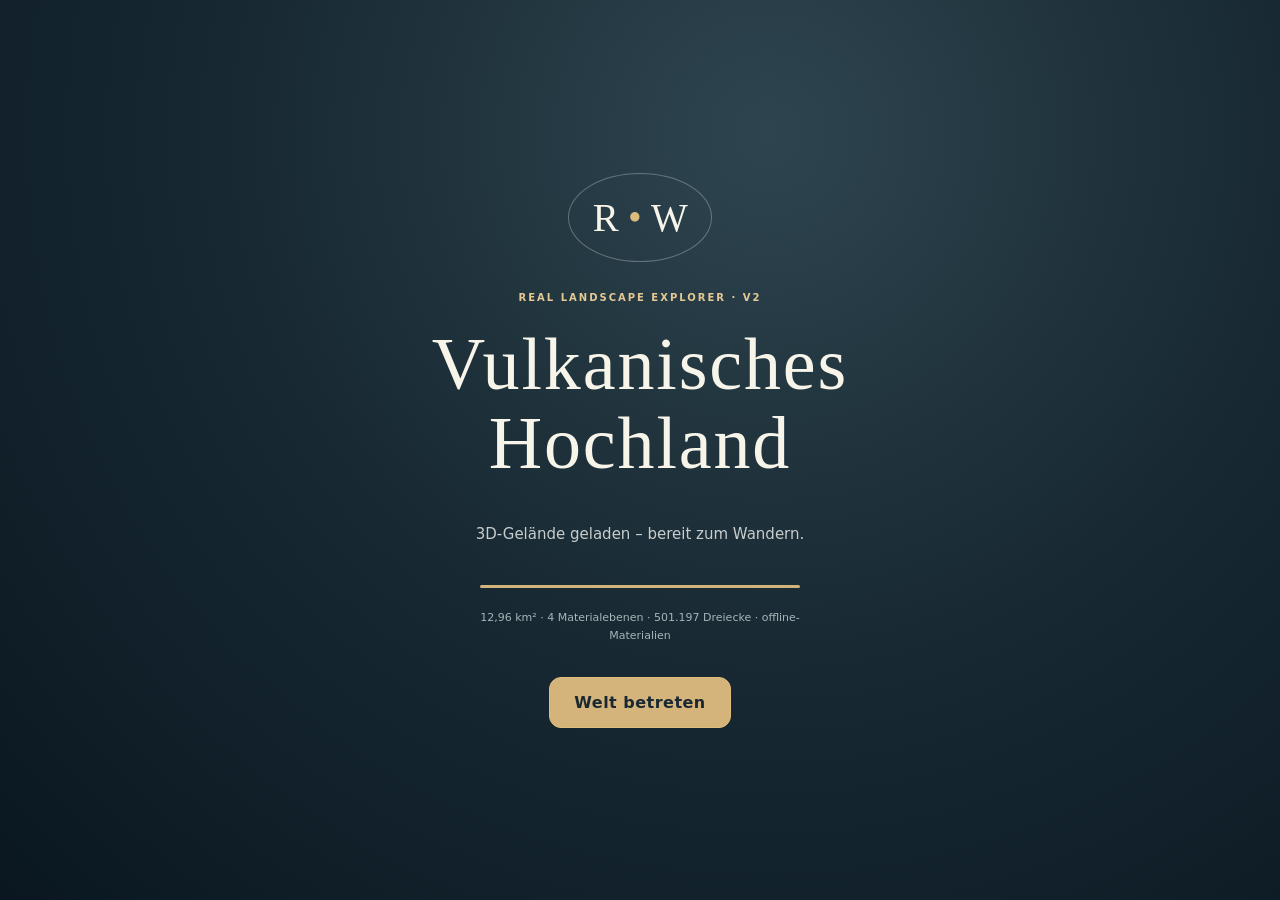
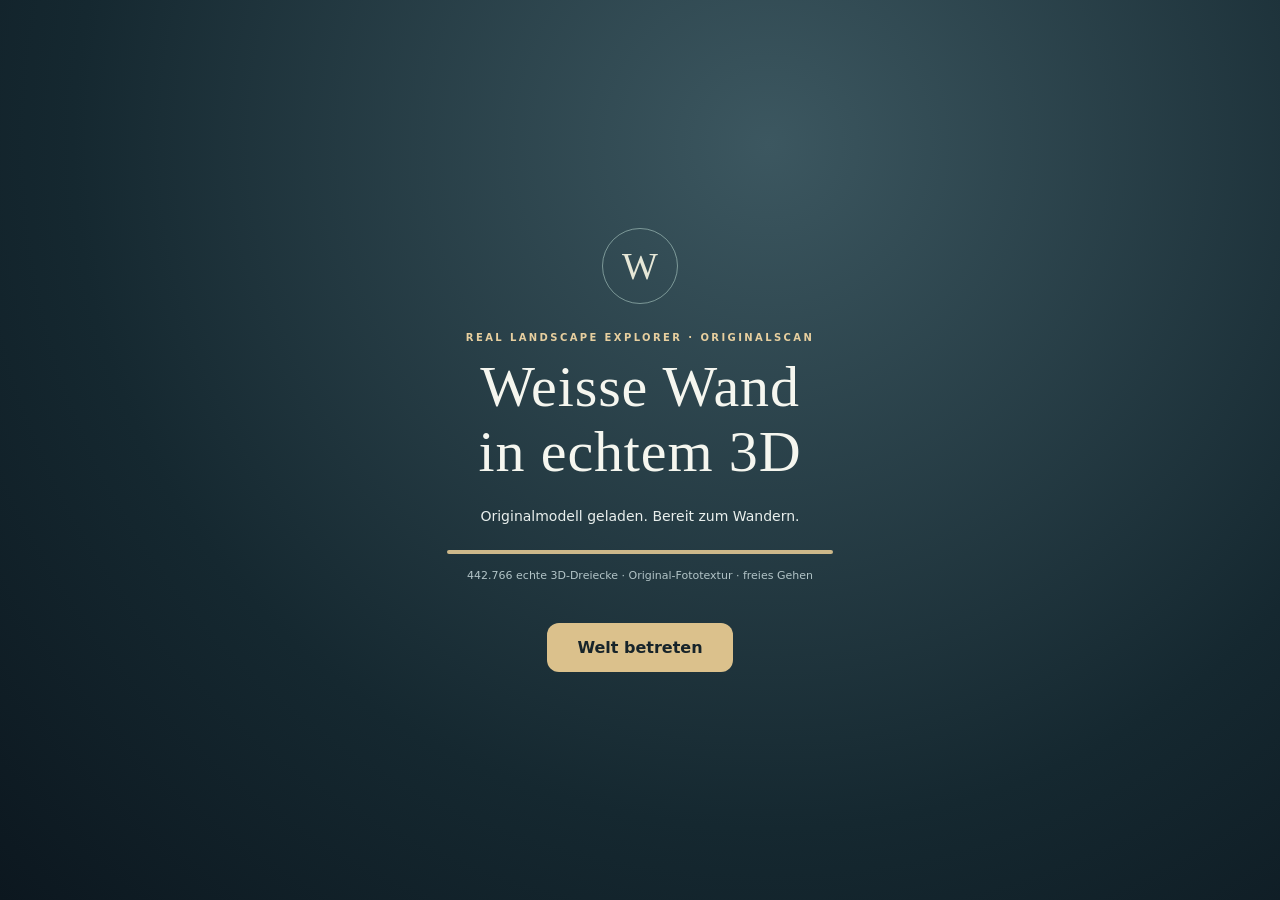
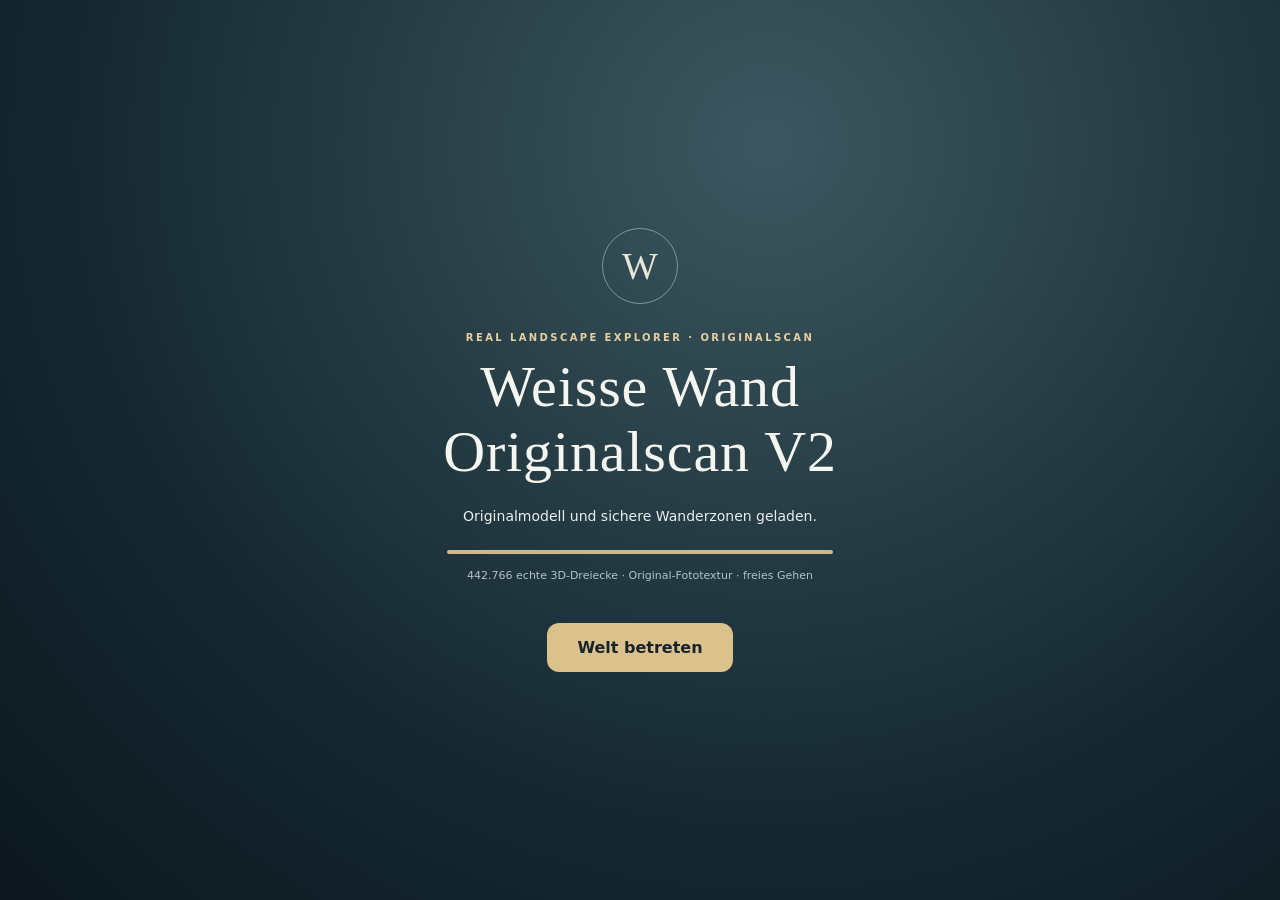
